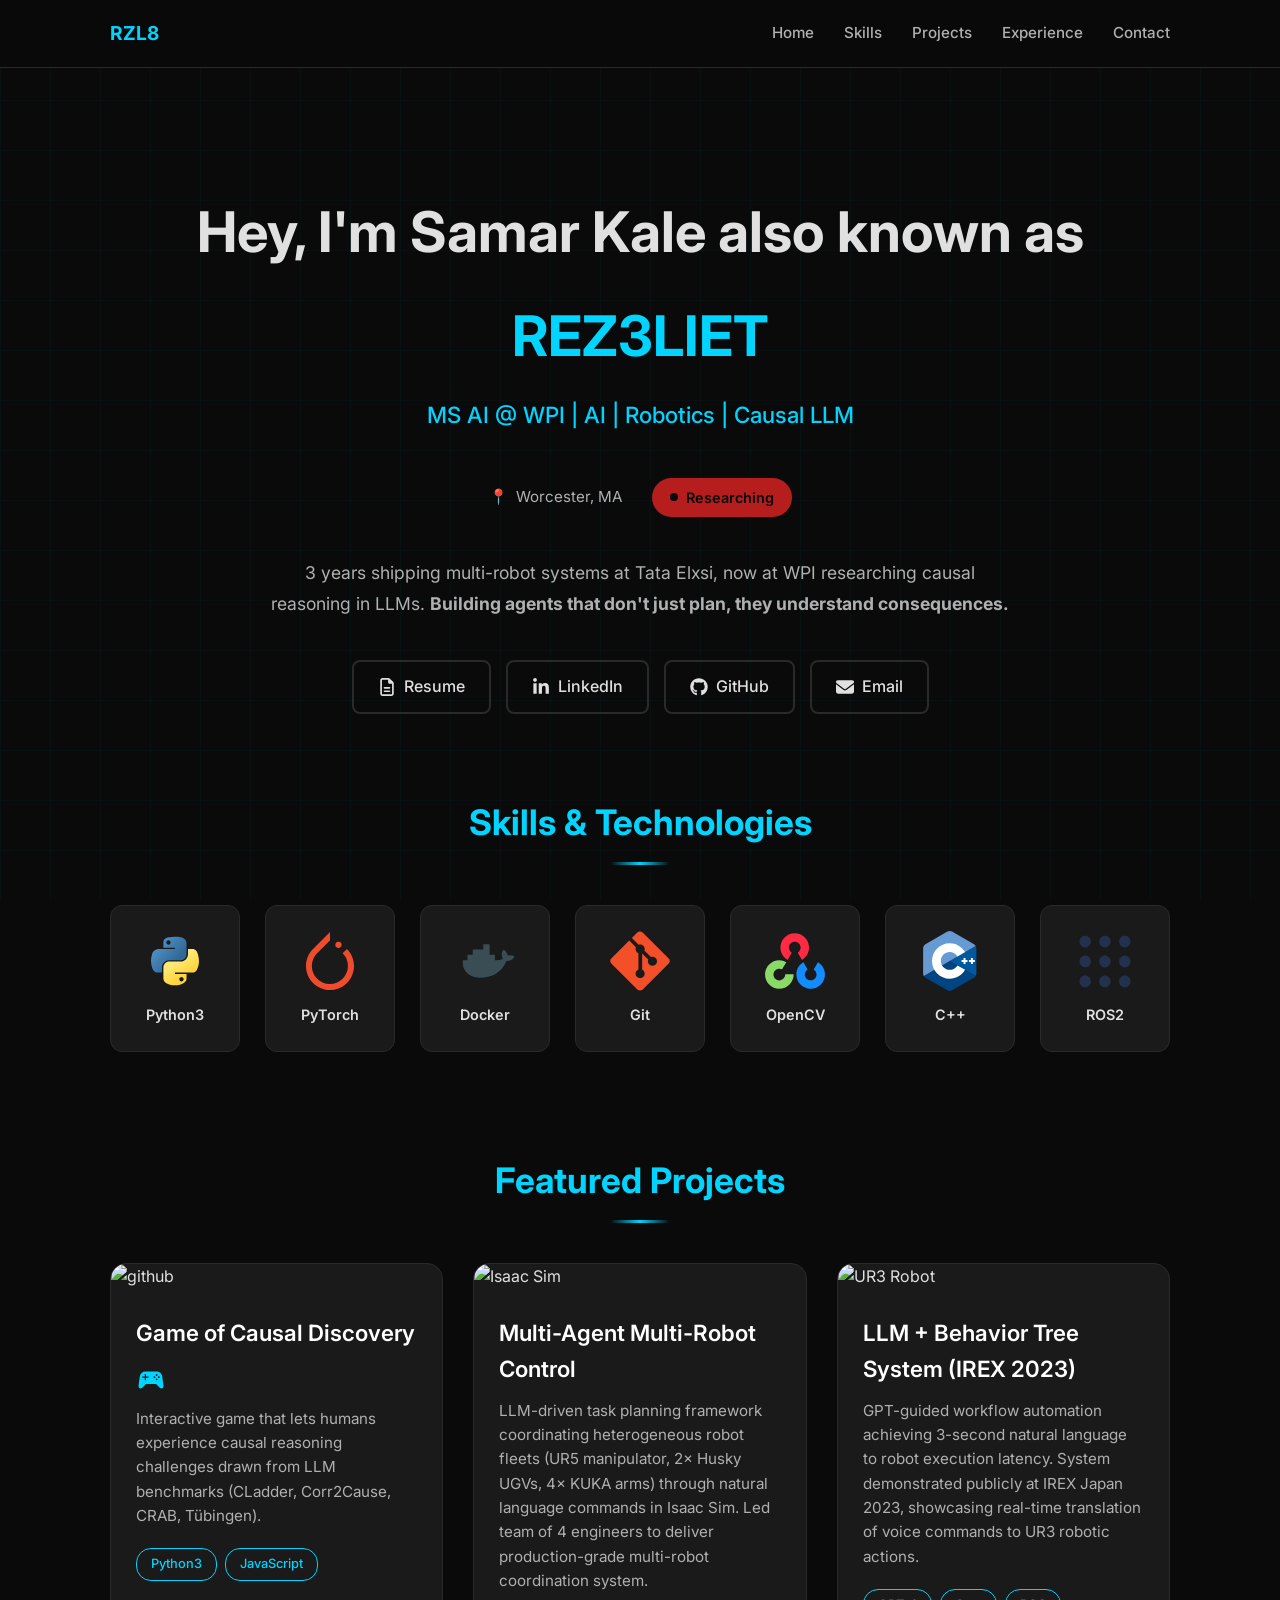
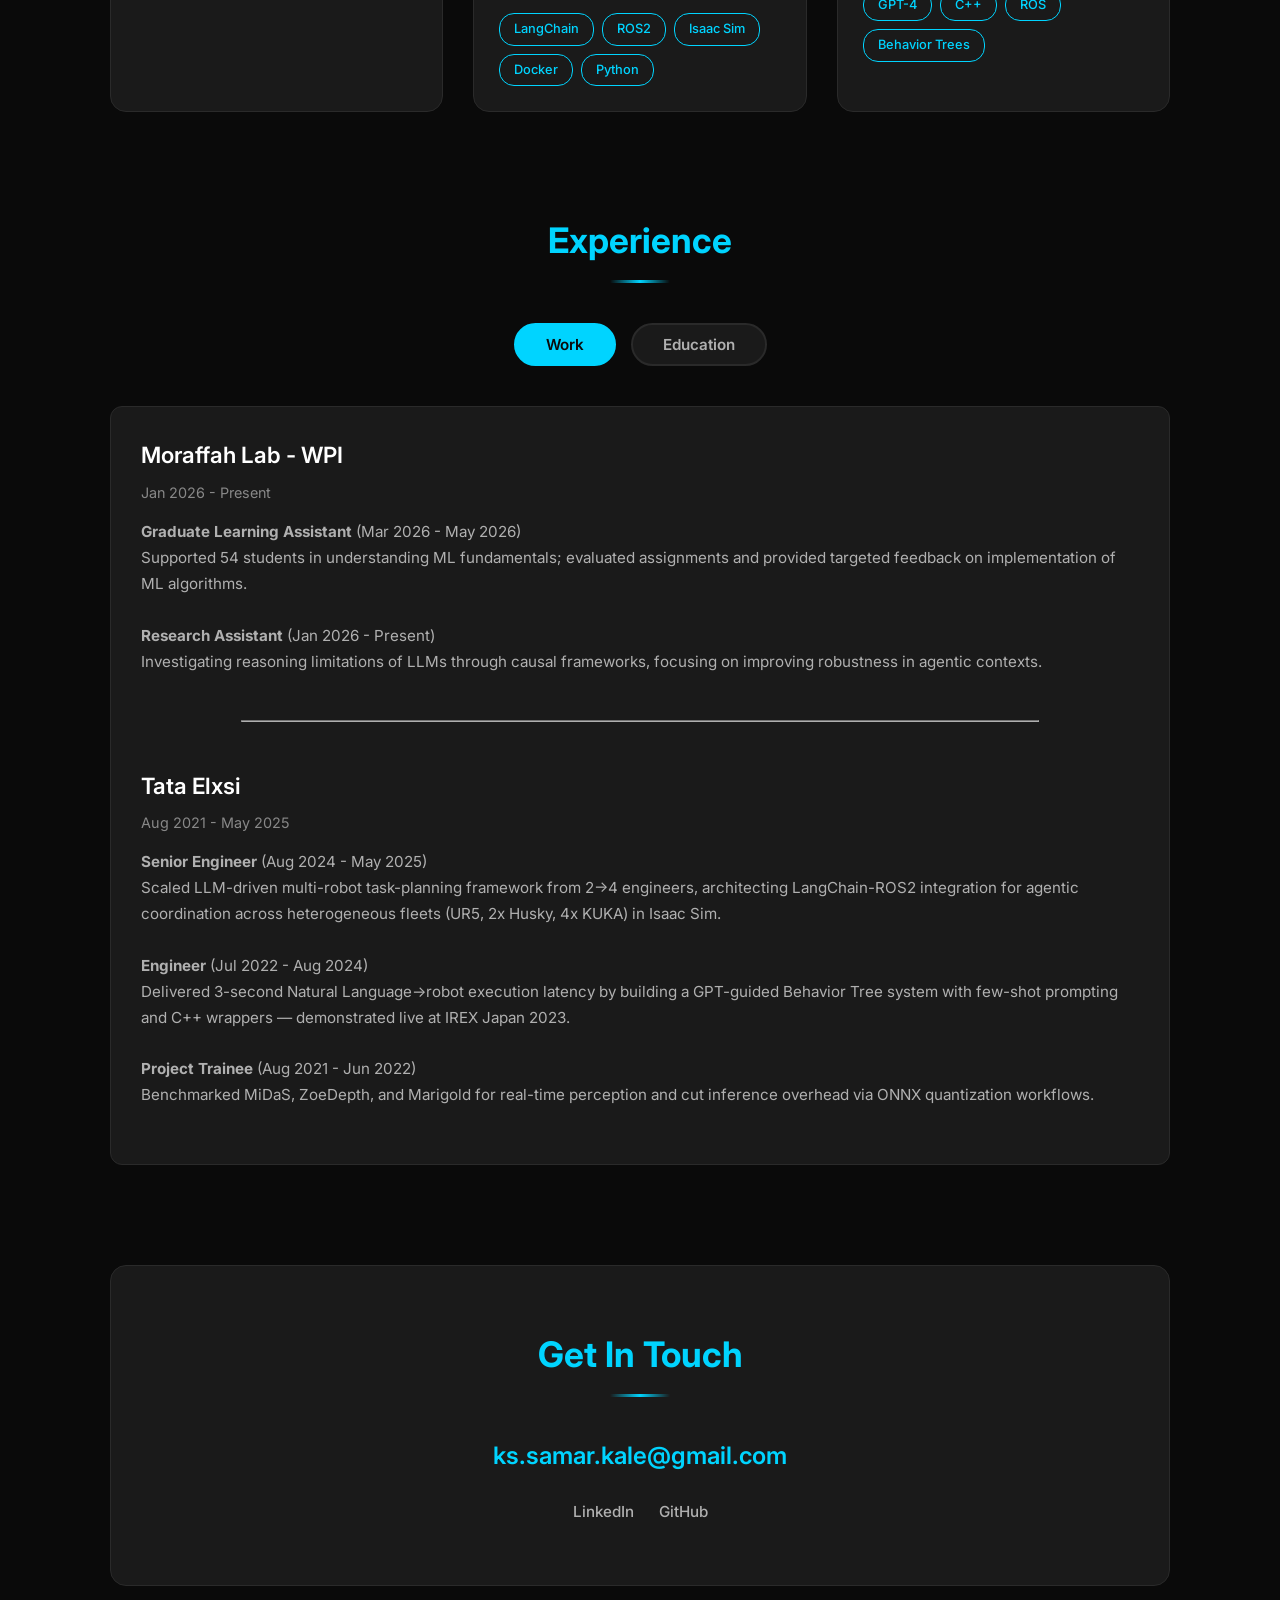
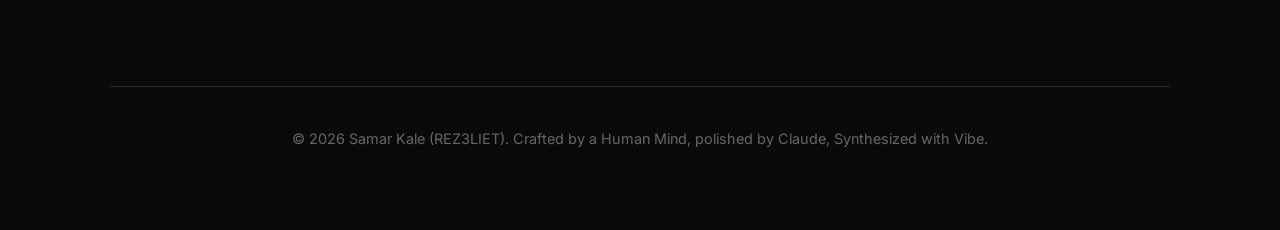
==== index.html @ 7f2e6ad5 "Quaterly updates" ====
<!DOCTYPE html>
<html lang="en">
<head>
    <meta charset="UTF-8">
    <meta name="viewport" content="width=device-width, initial-scale=1.0">
    <title>Samar Kale (REZ3LIET) - Portfolio</title>
    <link href="https://fonts.googleapis.com/css2?family=Inter:wght@300;400;500;600;700&display=swap" rel="stylesheet">
    <style>
        * {
            margin: 0;
            padding: 0;
            box-sizing: border-box;
        }

        html {
            scroll-behavior: smooth;
        }

        body {
            font-family: 'Inter', -apple-system, BlinkMacSystemFont, sans-serif;
            background: #0a0a0a;
            color: #e0e0e0;
            line-height: 1.6;
            overflow-x: hidden;
        }

        .bg-grid {
            position: fixed;
            top: 0;
            left: 0;
            width: 100%;
            height: 100%;
            background-image: 
                linear-gradient(rgba(0, 212, 255, 0.03) 1px, transparent 1px),
                linear-gradient(90deg, rgba(0, 212, 255, 0.03) 1px, transparent 1px);
            background-size: 50px 50px;
            pointer-events: none;
            z-index: 0;
        }

        .container {
            position: relative;
            z-index: 1;
            max-width: 1100px;
            margin: 0 auto;
            padding: 40px 20px;
        }

        .navbar {
            position: sticky;
            top: 0;
            z-index: 100;
            background: rgba(10, 10, 10, 0.95);
            backdrop-filter: blur(12px);
            border-bottom: 1px solid #2a2a2a;
        }

        .nav-container {
            max-width: 1100px;
            margin: 0 auto;
            padding: 18px 20px;
            display: flex;
            align-items: center;
            justify-content: space-between;
        }

        .nav-logo {
            font-weight: 700;
            font-size: 1.2rem;
            color: #00d4ff;
            text-decoration: none;
            transition: all 0.3s ease;
            z-index: 102;
        }

        .nav-logo:hover {
            text-shadow: 0 0 20px rgba(0, 212, 255, 0.6);
        }

        .nav-links {
            display: flex;
            gap: 30px;
            transition: all 0.3s ease;
        }

        .nav-links a {
            color: #b0b0b0;
            text-decoration: none;
            font-size: 0.95rem;
            font-weight: 500;
            transition: all 0.3s ease;
            position: relative;
        }

        .nav-links a::after {
            content: '';
            position: absolute;
            bottom: -5px;
            left: 0;
            width: 0;
            height: 2px;
            background: #00d4ff;
            transition: width 0.3s ease;
        }

        .nav-links a:hover {
            color: #00d4ff;
        }

        .nav-links a:hover::after {
            width: 100%;
        }

        .hamburger {
            display: none;
            flex-direction: column;
            gap: 5px;
            cursor: pointer;
            z-index: 102;
            padding: 5px;
        }

        .hamburger span {
            width: 25px;
            height: 3px;
            background: #00d4ff;
            border-radius: 2px;
            transition: all 0.3s ease;
        }

        .hamburger.active span:nth-child(1) {
            transform: rotate(45deg) translate(8px, 8px);
        }

        .hamburger.active span:nth-child(2) {
            opacity: 0;
        }

        .hamburger.active span:nth-child(3) {
            transform: rotate(-45deg) translate(7px, -7px);
        }

        header {
            min-height: 60vh;
            display: flex;
            flex-direction: column;
            justify-content: center;
            padding: 80px 0;
            text-align: center;
        }

        h1 {
            font-size: 3.5rem;
            font-weight: 700;
            margin-bottom: 15px;
            animation: fadeInUp 0.8s ease;
        }

        .name {
            color: #e0e0e0;
        }

        .brand {
            color: #00d4ff;
        }

        .pronunciation {
            color: #b0b0b0;
            font-weight: 400;
            font-size: 0.8em;
        }

        .subtitle {
            font-size: 1.4rem;
            color: #00d4ff;
            font-weight: 500;
            margin-bottom: 25px;
            animation: fadeInUp 0.8s ease 0.2s backwards;
        }

        .tagline {
            font-size: 1.1rem;
            color: #b0b0b0;
            max-width: 750px;
            margin: 0 auto 40px;
            line-height: 1.8;
            animation: fadeInUp 0.8s ease 0.4s backwards;
        }

        @keyframes fadeInUp {
            from {
                opacity: 0;
                transform: translateY(30px);
            }
            to {
                opacity: 1;
                transform: translateY(0);
            }
        }

        .status-bar {
            display: flex;
            justify-content: center;
            align-items: center;
            gap: 30px;
            margin: 20px 0 40px;
            flex-wrap: wrap;
            animation: fadeInUp 0.8s ease 0.6s backwards;
        }

        .location {
            display: flex;
            align-items: center;
            gap: 8px;
            color: #b0b0b0;
            font-size: 0.95rem;
        }

        .work-status {
            display: inline-flex;
            align-items: center;
            gap: 8px;
            background: #b61d1d;
            /* background: #22C55E; */
            color: #0a0a0a;
            font-weight: 600;
            padding: 8px 18px;
            border-radius: 25px;
            font-size: 0.9rem;
            transition: all 0.3s ease;
        }

        .work-status:hover {
            transform: scale(1.05);
            box-shadow: 0 0 20px rgba(34, 197, 94, 0.4);
        }

        .status-dot {
            width: 8px;
            height: 8px;
            background: #0a0a0a;
            border-radius: 50%;
            animation: pulse 2s infinite;
        }

        @keyframes pulse {
            0%, 100% { opacity: 1; }
            50% { opacity: 0.5; }
        }

        .quick-links {
            display: flex;
            gap: 15px;
            flex-wrap: wrap;
            justify-content: center;
            animation: fadeInUp 0.8s ease 0.8s backwards;
        }

        .quick-links a {
            display: inline-flex;
            align-items: center;
            gap: 8px;
            padding: 12px 24px;
            background: transparent;
            border: 2px solid #2a2a2a;
            color: #e0e0e0;
            text-decoration: none;
            border-radius: 8px;
            transition: all 0.3s ease;
            font-weight: 500;
        }

        .quick-links a:hover {
            border-color: #00d4ff;
            background: rgba(0, 212, 255, 0.1);
            transform: translateY(-3px);
            box-shadow: 0 8px 20px rgba(0, 212, 255, 0.2);
        }

        .quick-links a svg {
            width: 18px;
            height: 18px;
        }

        section {
            margin-bottom: 100px;
            scroll-margin-top: 100px;
        }

        h2 {
            font-size: 2.2rem;
            color: #00d4ff;
            margin-bottom: 40px;
            text-align: center;
            font-weight: 700;
            position: relative;
            padding-bottom: 15px;
        }

        h2::after {
            content: '';
            position: absolute;
            bottom: 0;
            left: 50%;
            transform: translateX(-50%);
            width: 60px;
            height: 3px;
            background: linear-gradient(90deg, transparent, #00d4ff, transparent);
        }

        .skills-grid {
            display: grid;
            grid-template-columns: repeat(auto-fit, minmax(130px, 1fr));
            gap: 25px;
            justify-items: center;
        }

        .skills-grid .card {
            display: flex;
            flex-direction: column;
            align-items: center;
            justify-content: center;
            padding: 25px 15px;
            background: #1a1a1a;
            border: 1px solid #2a2a2a;
            border-radius: 12px;
            width: 100%;
            max-width: 150px;
            transition: all 0.3s ease;
            opacity: 0;
            transform: translateY(20px);
        }

        .skills-grid .card:hover {
            transform: translateY(-8px);
            border-color: #00d4ff;
            box-shadow: 0 8px 25px rgba(0, 212, 255, 0.15);
            background: #202020;
        }

        .skills-grid .card svg {
            margin-bottom: 12px;
        }

        .skills-grid .card span {
            font-weight: 600;
            font-size: 0.9rem;
            text-align: center;
            color: #e0e0e0;
        }

        #projects {
            max-width: none;
        }

        .projects-grid {
            display: grid;
            grid-template-columns: repeat(auto-fit, minmax(300px, 1fr));
            gap: 30px;
            max-width: 1200px;
            margin: 0 auto;
        }

        .project-card {
            background: #1a1a1a;
            border: 1px solid #2a2a2a;
            border-radius: 16px;
            padding: 0;
            overflow: hidden;
            transition: all 0.4s ease;
            cursor: pointer;
            opacity: 0;
            transform: translateY(30px);
        }

        .project-card:hover {
            border-color: #00d4ff;
            transform: translateY(-10px);
            box-shadow: 0 12px 40px rgba(0, 212, 255, 0.2);
        }

        .project-card img {
            width: 100%;
            height: 200px;
            object-fit: cover;
            transition: transform 0.4s ease;
        }

        .project-card:hover img {
            transform: scale(1.05);
        }

        .project-content {
            padding: 25px;
        }

        .project-title {
            font-size: 1.4rem;
            color: #ffffff;
            margin-bottom: 12px;
            font-weight: 600;
            display: flex;
            align-items: center;
            gap: 8px;
            flex-wrap: wrap;
        }

        .project-title svg {
            transition: all 0.3s ease;
        }

        .project-title svg:hover {
            transform: scale(1.1);
        }

        .project-desc {
            color: #b0b0b0;
            margin-bottom: 20px;
            font-size: 0.95rem;
            line-height: 1.6;
        }

        .tech-stack {
            display: flex;
            gap: 8px;
            flex-wrap: wrap;
        }

        .tech-tag {
            background: transparent;
            border: 1px solid #00d4ff;
            padding: 5px 14px;
            border-radius: 15px;
            font-size: 0.8rem;
            color: #00d4ff;
            font-weight: 500;
            transition: all 0.3s ease;
        }

        .project-card:hover .tech-tag {
            background: #00d4ff;
            color: #0a0a0a;
        }

        .experience-toggle {
            display: flex;
            justify-content: center;
            gap: 15px;
            margin-bottom: 40px;
            flex-wrap: wrap;
        }

        .toggle-btn {
            padding: 10px 30px;
            background: #1a1a1a;
            border: 2px solid #2a2a2a;
            color: #b0b0b0;
            cursor: pointer;
            border-radius: 25px;
            font-size: 0.95rem;
            font-weight: 600;
            transition: all 0.3s ease;
            font-family: 'Inter', sans-serif;
        }

        .toggle-btn:hover {
            color: #00d4ff;
            border-color: #00d4ff;
        }

        .toggle-btn.active {
            background: #00d4ff;
            color: #0a0a0a;
            border-color: #00d4ff;
        }

        .timeline.experience-group {
            display: none;
            grid-template-columns: repeat(auto-fit, minmax(280px, 1fr));
            gap: 25px;
        }

        .timeline.experience-group.active {
            display: grid;
        }

        .timeline-card {
            background: #1a1a1a;
            border: 1px solid #2a2a2a;
            border-radius: 12px;
            padding: 30px;
            transition: all 0.3s ease;
            position: relative;
            overflow: hidden;
        }

        .timeline-card::before {
            content: '';
            position: absolute;
            top: 0;
            left: 0;
            width: 4px;
            height: 100%;
            background: linear-gradient(180deg, #00d4ff, transparent);
            opacity: 0;
            transition: opacity 0.3s ease;
        }

        .timeline-card:hover {
            border-color: #00d4ff;
            transform: translateY(-5px);
            box-shadow: 0 8px 25px rgba(0, 212, 255, 0.15);
        }

        .timeline-card:hover::before {
            opacity: 1;
        }

        .timeline-company {
            font-size: 1.4rem;
            color: #ffffff;
            margin-bottom: 8px;
            font-weight: 600;
        }

        .timeline-period {
            color: #888;
            font-size: 0.9rem;
            margin-bottom: 15px;
        }

        .timeline-role {
            color: #b0b0b0;
            font-size: 0.95rem;
            line-height: 1.7;
        }

        .contact-section {
            text-align: center;
            padding: 60px 30px;
            background: #1a1a1a;
            border-radius: 16px;
            border: 1px solid #2a2a2a;
        }

        .contact-email {
            font-size: 1.5rem;
            color: #00d4ff;
            text-decoration: none;
            display: inline-block;
            margin-bottom: 25px;
            font-weight: 600;
            transition: all 0.3s ease;
            word-break: break-all;
        }

        .contact-email:hover {
            text-shadow: 0 0 20px rgba(0, 212, 255, 0.6);
            transform: scale(1.05);
        }

        .social-links {
            display: flex;
            justify-content: center;
            gap: 25px;
            flex-wrap: wrap;
        }

        .social-links a {
            color: #b0b0b0;
            text-decoration: none;
            font-size: 0.95rem;
            font-weight: 500;
            transition: all 0.3s ease;
        }

        .social-links a:hover {
            color: #00d4ff;
        }

        footer {
            text-align: center;
            padding: 40px 20px;
            color: #666;
            font-size: 0.9rem;
            border-top: 1px solid #2a2a2a;
            margin-top: 60px;
        }

        @media (max-width: 768px) {
            .hamburger {
                display: flex;
            }

            .nav-links {
                position: fixed;
                top: 0;
                right: -100%;
                width: 70%;
                max-width: 300px;
                height: 100vh;
                background: rgba(10, 10, 10, 0.98);
                backdrop-filter: blur(12px);
                flex-direction: column;
                padding: 80px 30px 30px;
                gap: 25px;
                border-left: 1px solid #2a2a2a;
                box-shadow: -5px 0 20px rgba(0, 0, 0, 0.5);
            }

            .nav-links.active {
                right: 0;
            }

            .nav-links a {
                font-size: 1.1rem;
                padding: 10px 0;
            }

            h1 {
                font-size: 2rem;
                line-height: 1.3;
            }

            h1.name {
                font-size: 1.5rem;
            }

            h1.brand {
                font-size: 2.2rem;
            }

            .pronunciation {
                font-size: 0.7em;
                display: block;
                margin-top: 5px;
            }

            .subtitle {
                font-size: 1rem;
            }

            .tagline {
                font-size: 1rem;
                padding: 0 10px;
            }

            .status-bar {
                flex-direction: column;
                gap: 15px;
            }

            .quick-links {
                flex-direction: column;
                width: 100%;
                padding: 0 20px;
            }

            .quick-links a {
                justify-content: center;
                width: 100%;
            }

            h2 {
                font-size: 1.8rem;
            }

            .skills-grid {
                grid-template-columns: repeat(auto-fit, minmax(100px, 1fr));
                gap: 15px;
            }

            .projects-grid {
                grid-template-columns: 1fr;
                gap: 20px;
            }

            .timeline.experience-group {
                grid-template-columns: 1fr;
            }

            .contact-email {
                font-size: 1.2rem;
            }

            .container {
                padding: 30px 15px;
            }

            section {
                margin-bottom: 60px;
            }
        }

        @media (max-width: 480px) {
            h1.brand {
                font-size: 1.8rem;
            }

            .nav-links {
                width: 85%;
            }

            .quick-links a {
                padding: 10px 16px;
                font-size: 0.9rem;
            }
        }
    </style>
</head>
<body>
    <div class="bg-grid"></div>

    <nav class="navbar">
        <div class="nav-container">
            <a href="#home" class="nav-logo">RZL8</a>
            <div class="hamburger" id="hamburger">
                <span></span>
                <span></span>
                <span></span>
            </div>
            <div class="nav-links" id="navLinks">
                <a href="#home">Home</a>
                <a href="#skills">Skills</a>
                <a href="#projects">Projects</a>
                <a href="#experience">Experience</a>
                <a href="#contact">Contact</a>
            </div>
        </div>
    </nav>

    <div class="container">
        <header id="home">
            <h1 class="name">Hey, I'm Samar Kale also known as</h1>
            <h1 class="brand">REZ3LIET</span></h1>
            <!-- <h1 class="brand">REZ3LIET <span class="pronunciation">(Ray-Zee-Lee-8)</span></h1> -->
            <div class="subtitle">MS AI @ WPI | AI | Robotics | Causal LLM</div>
            
            <div class="status-bar">
                <div class="location">
                    <span>📍</span> Worcester, MA
                </div>
                <div class="work-status">
                    <span class="status-dot"></span> Researching
                </div>
            </div>

            <p class="tagline">
               3 years shipping multi-robot systems at Tata Elxsi, now at WPI researching causal reasoning in LLMs.
            <b>Building agents that don't just plan, they understand consequences.</b>
            </p>

            <div class="quick-links">
                <a href="resume.pdf" target="_blank">
                    <svg xmlns="http://www.w3.org/2000/svg" viewBox="0 0 384 512" fill="currentColor">
                        <path d="M64 464c-8.8 0-16-7.2-16-16V64c0-8.8 7.2-16 16-16H224v80c0 17.7 14.3 32 32 32h80V448c0 8.8-7.2 16-16 16H64zM64 0C28.7 0 0 28.7 0 64V448c0 35.3 28.7 64 64 64H320c35.3 0 64-28.7 64-64V154.5c0-17-6.7-33.3-18.7-45.3L274.7 18.7C262.7 6.7 246.5 0 229.5 0H64zm56 256c-13.3 0-24 10.7-24 24s10.7 24 24 24H264c13.3 0 24-10.7 24-24s-10.7-24-24-24H120zm0 96c-13.3 0-24 10.7-24 24s10.7 24 24 24H264c13.3 0 24-10.7 24-24s-10.7-24-24-24H120z"/>
                    </svg>
                    Resume
                </a>
                <a href="https://www.linkedin.com/in/samar-kale/" target="_blank">
                    <svg xmlns="http://www.w3.org/2000/svg" viewBox="0 0 448 512" fill="currentColor">
                        <path d="M100.28 448H7.4V148.9h92.88zM53.79 108.1C24.09 108.1 0 83.5 0 54a53.79 53.79 0 0 1 107.58 0c0 29.5-24.1 54.1-53.79 54.1zM447.9 448h-92.68V302.4c0-34.7-.7-79.2-48.29-79.2-48.29 0-55.69 37.7-55.69 76.7V448h-92.78V148.9h89.08v40.8h1.3c12.4-23.5 42.69-48.3 87.88-48.3 94 0 111.28 61.9 111.28 142.3V448z"/>
                    </svg>
                    LinkedIn
                </a>
                <a href="https://github.com/REZ3LIET" target="_blank">
                    <svg xmlns="http://www.w3.org/2000/svg" viewBox="0 0 496 512" fill="currentColor">
                        <path d="M165.9 397.4c0 2-2.3 3.6-5.2 3.6-3.3.3-5.6-1.3-5.6-3.6 0-2 2.3-3.6 5.2-3.6 3-.3 5.6 1.3 5.6 3.6zm-31.1-4.5c-.7 2 1.3 4.3 4.3 4.9 2.6 1 5.6 0 6.2-2s-1.3-4.3-4.3-5.2c-2.6-.7-5.5.3-6.2 2.3zm44.2-1.7c-2.9.7-4.9 2.6-4.6 4.9.3 2 2.9 3.3 5.9 2.6 2.9-.7 4.9-2.6 4.6-4.6-.3-1.9-3-3.2-5.9-2.9zM244.8 8C106.1 8 0 113.3 0 252c0 110.9 69.8 205.8 169.5 239.2 12.8 2.3 17.3-5.6 17.3-12.1 0-6.2-.3-40.4-.3-61.4 0 0-70 15-84.7-29.8 0 0-11.4-29.1-27.8-36.6 0 0-22.9-15.7 1.6-15.4 0 0 24.9 2 38.6 25.8 21.9 38.6 58.6 27.5 72.9 20.9 2.3-16 8.8-27.1 16-33.7-55.9-6.2-112.3-14.3-112.3-110.5 0-27.5 7.6-41.3 23.6-58.9-2.6-6.5-11.1-33.3 2.6-67.9 20.9-6.5 69 27 69 27 20-5.6 41.5-8.5 62.8-8.5s42.8 2.9 62.8 8.5c0 0 48.1-33.6 69-27 13.7 34.7 5.2 61.4 2.6 67.9 16 17.7 25.8 31.5 25.8 58.9 0 96.5-58.9 104.2-114.8 110.5 9.2 7.9 17 22.9 17 46.4 0 33.7-.3 75.4-.3 83.6 0 6.5 4.6 14.4 17.3 12.1C428.2 457.8 496 362.9 496 252 496 113.3 383.5 8 244.8 8zM97.2 352.9c-1.3 1-1 3.3.7 5.2 1.6 1.6 3.9 2.3 5.2 1 1.3-1 1-3.3-.7-5.2-1.6-1.6-3.9-2.3-5.2-1zm-10.8-8.1c-.7 1.3.3 2.9 2.3 3.9 1.6 1 3.6.7 4.3-.7.7-1.3-.3-2.9-2.3-3.9-2-.6-3.6-.3-4.3.7zm32.4 35.6c-1.6 1.3-1 4.3 1.3 6.2 2.3 2.3 5.2 2.6 6.5 1 1.3-1.3.7-4.3-1.3-6.2-2.2-2.3-5.2-2.6-6.5-1zm-11.4-14.7c-1.6 1-1.6 3.6 0 5.9 1.6 2.3 4.3 3.3 5.6 2.3 1.6-1.3 1.6-3.9 0-6.2-1.4-2.3-4-3.3-5.6-2z"/>
                    </svg>
                    GitHub
                </a>
                <a href="mailto:ks.samar.kale@gmail.com">
                    <svg xmlns="http://www.w3.org/2000/svg" viewBox="0 0 512 512" fill="currentColor">
                        <path d="M48 64C21.5 64 0 85.5 0 112c0 15.1 7.1 29.3 19.2 38.4L236.8 313.6c11.4 8.5 27 8.5 38.4 0L492.8 150.4c12.1-9.1 19.2-23.3 19.2-38.4c0-26.5-21.5-48-48-48H48zM0 176V384c0 35.3 28.7 64 64 64H448c35.3 0 64-28.7 64-64V176L294.4 339.2c-22.8 17.1-54 17.1-76.8 0L0 176z"/>
                    </svg>
                    Email
                </a>
            </div>
        </header>

        <section id="skills">
            <h2>Skills & Technologies</h2>
            <div class="skills-grid">
                <div class="card">
                    <svg xmlns="http://www.w3.org/2000/svg" viewBox="0 0 128 128" width="60" height="60">
                        <linearGradient id="python-a" gradientUnits="userSpaceOnUse" x1="70.252" y1="1237.476" x2="170.659" y2="1151.089" gradientTransform="matrix(.563 0 0 -.568 -29.215 707.817)"><stop offset="0" stop-color="#5A9FD4"/><stop offset="1" stop-color="#306998"/></linearGradient><linearGradient id="python-b" gradientUnits="userSpaceOnUse" x1="209.474" y1="1098.811" x2="173.62" y2="1149.537" gradientTransform="matrix(.563 0 0 -.568 -29.215 707.817)"><stop offset="0" stop-color="#FFD43B"/><stop offset="1" stop-color="#FFE873"/></linearGradient><path fill="url(#python-a)" d="M63.391 1.988c-4.222.02-8.252.379-11.8 1.007-10.45 1.846-12.346 5.71-12.346 12.837v9.411h24.693v3.137H29.977c-7.176 0-13.46 4.313-15.426 12.521-2.268 9.405-2.368 15.275 0 25.096 1.755 7.311 5.947 12.519 13.124 12.519h8.491V67.234c0-8.151 7.051-15.34 15.426-15.34h24.665c6.866 0 12.346-5.654 12.346-12.548V15.833c0-6.693-5.646-11.72-12.346-12.837-4.244-.706-8.645-1.027-12.866-1.008zM50.037 9.557c2.55 0 4.634 2.117 4.634 4.721 0 2.593-2.083 4.69-4.634 4.69-2.56 0-4.633-2.097-4.633-4.69-.001-2.604 2.073-4.721 4.633-4.721z" transform="translate(0 10.26)"/><path fill="url(#python-b)" d="M91.682 28.38v10.966c0 8.5-7.208 15.655-15.426 15.655H51.591c-6.756 0-12.346 5.783-12.346 12.549v23.515c0 6.691 5.818 10.628 12.346 12.547 7.816 2.297 15.312 2.713 24.665 0 6.216-1.801 12.346-5.423 12.346-12.547v-9.412H63.938v-3.138h37.012c7.176 0 9.852-5.005 12.348-12.519 2.578-7.735 2.467-15.174 0-25.096-1.774-7.145-5.161-12.521-12.348-12.521h-9.268zM77.809 87.927c2.561 0 4.634 2.097 4.634 4.692 0 2.602-2.074 4.719-4.634 4.719-2.55 0-4.633-2.117-4.633-4.719 0-2.595 2.083-4.692 4.633-4.692z" transform="translate(0 10.26)"/>
                    </svg>
                    <span>Python3</span>
                </div>
                <div class="card">
                    <svg xmlns="http://www.w3.org/2000/svg" viewBox="0 0 128 128" width="60" height="60">
                        <path fill="#EE4C2C" d="M100.1 38.3l-9.2 9.2c15.1 15.1 15.1 39.4 0 54.3-15.1 15.1-39.4 15.1-54.3 0-15.1-15.1-15.1-39.4 0-54.3l24-24 3.4-3.4V2L27.8 38.2C7.7 58.3 7.7 90.8 27.8 111s52.6 20.1 72.4 0c20.1-20.2 20.1-52.5-.1-72.7z"/><circle fill="#EE4C2C" transform="rotate(-88.939 82.069 29.398) scale(.99997)" cx="82.1" cy="29.4" r="6.7"/>
                    </svg>
                    <span>PyTorch</span>
                </div>
                <div class="card">
                    <svg xmlns="http://www.w3.org/2000/svg" viewBox="0 0 128 128" width="60" height="60">
                        <path fill="#3A4D54" d="M73.8 50.8h11.3v11.5h5.7c2.6 0 5.3-.5 7.8-1.3 1.2-.4 2.6-1 3.8-1.7-1.6-2.1-2.4-4.7-2.6-7.3-.3-3.5.4-8.1 2.8-10.8l1.2-1.4 1.4 1.1c3.6 2.9 6.5 6.8 7.1 11.4 4.3-1.3 9.3-1 13.1 1.2l1.5.9-.8 1.6c-3.2 6.2-9.9 8.2-16.4 7.8-9.8 24.3-31 35.8-56.8 35.8-13.3 0-25.5-5-32.5-16.8l-.1-.2-1-2.1c-2.4-5.2-3.1-10.9-2.6-16.6l.2-1.7h9.6V50.8h11.3V39.6h22.5V28.3h13.5v22.5z"/>
                    </svg>
                    <span>Docker</span>
                </div>
                <div class="card">
                    <svg xmlns="http://www.w3.org/2000/svg" viewBox="0 0 128 128" width="60" height="60">
                        <path fill="#F34F29" d="M124.737 58.378L69.621 3.264c-3.172-3.174-8.32-3.174-11.497 0L46.68 14.71l14.518 14.518c3.375-1.139 7.243-.375 9.932 2.314 2.703 2.706 3.461 6.607 2.294 9.993l13.992 13.993c3.385-1.167 7.292-.413 9.994 2.295 3.78 3.777 3.78 9.9 0 13.679a9.673 9.673 0 01-13.683 0 9.677 9.677 0 01-2.105-10.521L68.574 47.933l-.002 34.341a9.708 9.708 0 012.559 1.828c3.778 3.777 3.778 9.898 0 13.683-3.779 3.777-9.904 3.777-13.679 0-3.778-3.784-3.778-9.905 0-13.683a9.65 9.65 0 013.167-2.11V47.333a9.581 9.581 0 01-3.167-2.111c-2.862-2.86-3.551-7.06-2.083-10.576L41.056 20.333 3.264 58.123a8.133 8.133 0 000 11.5l55.117 55.114c3.174 3.174 8.32 3.174 11.499 0l54.858-54.858a8.135 8.135 0 00-.001-11.501z"/>
                    </svg>
                    <span>Git</span>
                </div>
                <div class="card">
                    <svg xmlns="http://www.w3.org/2000/svg" viewBox="0 0 128 128" width="60" height="60">
                        <path d="M112.871 66.602c9.004 5.277 15.055 15.027 15.074 26.191.032 16.805-13.617 30.453-30.48 30.48-16.863.032-30.559-13.57-30.59-30.375-.02-11.164 5.996-20.933 14.984-26.246l8.774 14.778c.219.37.094.847-.262 1.09-3.32 2.25-5.496 6.046-5.488 10.347.012 6.895 5.633 12.477 12.55 12.461 6.919-.012 12.516-5.61 12.504-12.504-.007-4.3-2.195-8.09-5.523-10.328-.355-.242-.484-.719-.266-1.09zm0 0" fill="#128dff"/><path d="M45.477 66.422a30.495 30.495 0 00-14.907-3.867C13.703 62.555.035 76.18.035 92.985c0 16.804 13.668 30.43 30.535 30.43 16.946 0 30.95-14.337 30.524-31.212H43.906c-.453 0-.808.383-.812.832-.043 6.723-5.672 12.434-12.524 12.434-6.922 0-12.527-5.59-12.527-12.485 0-6.894 5.605-12.484 12.527-12.484 1.809 0 3.532.383 5.086 1.074.383.168.836.04 1.047-.316zm0 0" fill="#8bda67"/><path d="M47.945 61.648c-8.992-5.293-15.027-15.054-15.027-26.218C32.918 18.625 46.59 5 63.453 5s30.535 13.625 30.535 30.43c0 11.164-6.035 20.925-15.027 26.218L70.21 46.86c-.219-.37-.094-.847.266-1.09 3.32-2.246 5.503-6.039 5.503-10.34 0-6.894-5.609-12.484-12.527-12.484-6.918 0-12.527 5.59-12.527 12.485 0 4.3 2.183 8.093 5.504 10.34.36.242.484.718.265 1.09zm0 0" fill="#ff2a44"/>
                    </svg>
                    <span>OpenCV</span>
                </div>
                <div class="card">
                    <svg xmlns="http://www.w3.org/2000/svg" viewBox="0 0 128 128" width="60" height="60">
                        <path fill="#00599c" d="M118.766 95.82c.89-1.543 1.441-3.28 1.441-4.843V36.78c0-1.558-.55-3.297-1.441-4.84l-55.32 31.94Zm0 0"/>
                        <path fill="#004482" d="m68.36 126.586 46.933-27.094c1.352-.781 2.582-2.129 3.473-3.672l-55.32-31.94L8.12 95.82c.89 1.543 2.121 2.89 3.473 3.672l46.933 27.094c2.703 1.562 7.13 1.562 9.832 0Zm0 0"/>
                        <path fill="#659ad2" d="M118.766 31.941c-.891-1.546-2.121-2.894-3.473-3.671L68.359 1.172c-2.703-1.563-7.129-1.563-9.832 0L11.594 28.27C8.89 29.828 6.68 33.66 6.68 36.78v54.196c0 1.562.55 3.3 1.441 4.843L63.445 63.88Zm0 0"/>
                        <path fill="#fff" d="M63.445 26.035c-20.867 0-37.843 16.977-37.843 37.844s16.976 37.844 37.843 37.844c13.465 0 26.024-7.247 32.77-18.91L79.84 73.335c-3.38 5.84-9.66 9.465-16.395 9.465-10.433 0-18.922-8.488-18.922-18.922 0-10.434 8.49-18.922 18.922-18.922 6.73 0 13.017 3.629 16.39 9.465l16.38-9.477c-6.75-11.664-19.305-18.91-32.77-18.91zM92.88 57.57v4.207h-4.207v4.203h4.207v4.207h4.203V65.98h4.203v-4.203h-4.203V57.57H92.88zm15.766 0v4.207h-4.204v4.203h4.204v4.207h4.207V65.98h4.203v-4.203h-4.203V57.57h-4.207z"/>
                    </svg>
                    <span>C++</span>
                </div>
                <div class="card">
                    <svg xmlns="http://www.w3.org/2000/svg" viewBox="0 0 128 128" width="60" height="60">
                        <path style="fill:#22314e" d="M33.875 22.45c0 6.898-5.418 12.488-12.102 12.488-6.683 0-12.101-5.59-12.101-12.489 0-6.894 5.418-12.484 12.101-12.484 6.684 0 12.102 5.59 12.102 12.484Zm0 42.55c0 6.895-5.418 12.484-12.102 12.484-6.683 0-12.101-5.59-12.101-12.484 0-6.895 5.418-12.484 12.101-12.484 6.684 0 12.102 5.59 12.102 12.484Zm0 42.55c0 6.895-5.418 12.485-12.102 12.485-6.683 0-12.101-5.59-12.101-12.484 0-6.895 5.418-12.489 12.101-12.489 6.684 0 12.102 5.594 12.102 12.489ZM76.102 65c0 6.895-5.418 12.484-12.102 12.484S51.898 71.894 51.898 65c0-6.895 5.418-12.484 12.102-12.484S76.102 58.106 76.102 65Zm0-42.55c0 6.898-5.418 12.488-12.102 12.488s-12.102-5.59-12.102-12.489c0-6.894 5.418-12.484 12.102-12.484s12.102 5.59 12.102 12.484ZM118.328 65c0 6.895-5.418 12.484-12.101 12.484-6.684 0-12.102-5.59-12.102-12.484 0-6.895 5.422-12.484 12.102-12.484 6.683 0 12.101 5.59 12.101 12.484Zm0-42.55c0 6.898-5.418 12.488-12.101 12.488-6.684 0-12.102-5.59-12.102-12.489 0-6.894 5.422-12.484 12.102-12.484 6.683 0 12.101 5.59 12.101 12.484Zm0 85.1c0 6.895-5.418 12.485-12.101 12.485-6.684 0-12.102-5.59-12.102-12.484 0-6.895 5.422-12.489 12.102-12.489 6.683 0 12.101 5.594 12.101 12.489Zm-42.226 0c0 6.895-5.418 12.485-12.102 12.485s-12.102-5.59-12.102-12.484c0-6.895 5.418-12.489 12.102-12.489s12.102 5.594 12.102 12.489Zm0 0"/>
                    </svg>
                    <span>ROS2</span>
                </div>
            </div>
        </section>

        <section id="projects">
            <h2>Featured Projects</h2>
            <div class="projects-grid">
                <div class="project-card">
                    <img src="https://raw.githubusercontent.com/REZ3LIET/Game_Causal_Discovery/refs/heads/main/images/graph.png" alt="github">
                    <div class="project-content">
                        <div class="project-title">
                            Game of Causal Discovery
                            <a href="https://causaldiscoverygame.vercel.app/" target="_blank">
                                <!-- <svg xmlns="http://www.w3.org/2000/svg" viewBox="0 0 128 128" width="18" height="18" fill="#00d4ff" style="display: inline; vertical-align: middle;">
                                    <path fill-rule="evenodd" clip-rule="evenodd" d="M64 5.103c-33.347 0-60.388 27.035-60.388 60.388 0 26.682 17.303 49.317 41.297 57.303 3.017.56 4.125-1.31 4.125-2.905 0-1.44-.056-6.197-.082-11.243-16.8 3.653-20.345-7.125-20.345-7.125-2.747-6.98-6.705-8.836-6.705-8.836-5.48-3.748.413-3.67.413-3.67 6.063.425 9.257 6.223 9.257 6.223 5.386 9.23 14.127 6.562 17.573 5.02.542-3.903 2.107-6.568 3.834-8.076-13.413-1.525-27.514-6.704-27.514-29.843 0-6.593 2.36-11.98 6.223-16.21-.628-1.52-2.695-7.662.584-15.98 0 0 5.07-1.623 16.61 6.19C53.7 35 58.867 34.327 64 34.304c5.13.023 10.3.694 15.127 2.033 11.526-7.813 16.59-6.19 16.59-6.19 3.287 8.317 1.22 14.46.593 15.98 3.872 4.23 6.215 9.617 6.215 16.21 0 23.194-14.127 28.3-27.574 29.796 2.167 1.874 4.097 5.55 4.097 11.183 0 8.08-.07 14.583-.07 16.572 0 1.607 1.088 3.49 4.148 2.897 23.98-7.994 41.263-30.622 41.263-57.294C124.388 32.14 97.35 5.104 64 5.104z"/>
                                </svg> -->
                                <svg xmlns="http://www.w3.org/2000/svg" width="30" height="30" viewBox="0 0 24 24" fill="#00d4ff" style="display: inline; vertical-align: middle;">
                                    <path fill="#00d4ff" d="M7.97 16L5 19c-.33.3-.77.5-1.25.5A1.75 1.75 0 0 1 2 17.75v-.25l1-7.38A4.524 4.524 0 0 1 7.5 6h9c2.36 0 4.29 1.81 4.5 4.12l1 7.38v.25a1.75 1.75 0 0 1-1.75 1.75c-.48 0-.92-.2-1.25-.5l-2.97-3H7.97M7 8v2H5v1h2v2h1v-2h2v-1H8V8H7m9.5 0a.75.75 0 0 0-.75.75a.75.75 0 0 0 .75.75a.75.75 0 0 0 .75-.75a.75.75 0 0 0-.75-.75m-1.75 1.75a.75.75 0 0 0-.75.75a.75.75 0 0 0 .75.75a.75.75 0 0 0 .75-.75a.75.75 0 0 0-.75-.75m3.5 0a.75.75 0 0 0-.75.75a.75.75 0 0 0 .75.75a.75.75 0 0 0 .75-.75a.75.75 0 0 0-.75-.75M16.5 11.5a.75.75 0 0 0-.75.75a.75.75 0 0 0 .75.75a.75.75 0 0 0 .75-.75a.75.75 0 0 0-.75-.75Z"/>
                                </svg>
                            </a>
                        </div>
                        <div class="project-desc">
                            Interactive game that lets humans experience causal reasoning challenges drawn from LLM benchmarks (CLadder, Corr2Cause, CRAB, Tübingen).
                        </div>
                        <div class="tech-stack">
                            <span class="tech-tag">Python3</span>
                            <span class="tech-tag">JavaScript</span>
                        </div>
                    </div>
                </div>
                <div class="project-card">
                    <img src="https://developer-blogs.nvidia.com/wp-content/uploads/2021/06/NVIDIA-Isaac-Sim-on-Omniverse.png" alt="Isaac Sim">
                    <div class="project-content">
                        <div class="project-title">Multi-Agent Multi-Robot Control</div>
                        <div class="project-desc">
                            LLM-driven task planning framework coordinating heterogeneous robot fleets (UR5 manipulator, 2× Husky UGVs, 4× KUKA arms) through natural language commands in Isaac Sim. Led team of 4 engineers to deliver production-grade multi-robot coordination system.
                        </div>
                        <div class="tech-stack">
                            <span class="tech-tag">LangChain</span>
                            <span class="tech-tag">ROS2</span>
                            <span class="tech-tag">Isaac Sim</span>
                            <span class="tech-tag">Docker</span>
                            <span class="tech-tag">Python</span>
                        </div>
                    </div>
                </div>

                <div class="project-card">
                    <img src="https://cdn.renderhub.com/3dxin/universal-robots-collaborative-ur3-with-robotiq-two-finger/universal-robots-collaborative-ur3-with-robotiq-two-finger-03.jpg" alt="UR3 Robot">
                    <div class="project-content">
                        <div class="project-title">LLM + Behavior Tree System (IREX 2023)</div>
                        <div class="project-desc">
                            GPT-guided workflow automation achieving 3-second natural language to robot execution latency. System demonstrated publicly at IREX Japan 2023, showcasing real-time translation of voice commands to UR3 robotic actions.
                        </div>
                        <div class="tech-stack">
                            <span class="tech-tag">GPT-4</span>
                            <span class="tech-tag">C++</span>
                            <span class="tech-tag">ROS</span>
                            <span class="tech-tag">Behavior Trees</span>
                        </div>
                    </div>
                </div>

            </div>
        </section>

        <section id="experience">
            <h2>Experience</h2>

            <div class="experience-toggle">
                <button class="toggle-btn active" data-target="work">Work</button>
                <button class="toggle-btn" data-target="education">Education</button>
            </div>

            <div class="timeline experience-group active" id="work">
                <div class="timeline-card">
                    <div class="timeline-company">Moraffah Lab - WPI</div>
                    <div class="timeline-period">Jan 2026 - Present</div>
                    <div class="timeline-role">
                        <strong>Graduate Learning Assistant</strong> (Mar 2026 - May 2026)<br>
                        Supported 54 students in understanding ML fundamentals; evaluated assignments and provided targeted feedback on implementation of ML algorithms.<br><br>

                        <strong>Research Assistant</strong> (Jan 2026 - Present)<br>
                        Investigating reasoning limitations of LLMs through causal frameworks, focusing on improving robustness in agentic contexts.<br>
                    </div>

                    <br><hr style="width: 80%; margin: 20px auto; opacity: 0.7;"><br>

                    <div class="timeline-company">Tata Elxsi</div>
                    <div class="timeline-period">Aug 2021 - May 2025</div>
                    <div class="timeline-role">
                        <strong>Senior Engineer</strong> (Aug 2024 - May 2025)<br>
                        Scaled LLM-driven multi-robot task-planning framework from 2→4 engineers, architecting LangChain-ROS2 integration for agentic coordination across heterogeneous fleets (UR5, 2x Husky, 4x KUKA) in Isaac Sim.<br><br>

                        <strong>Engineer</strong> (Jul 2022 - Aug 2024)<br>
                        Delivered 3-second Natural Language→robot execution latency by building a GPT-guided Behavior Tree system with few-shot prompting and C++ wrappers — demonstrated live at IREX Japan 2023.<br><br>

                        <strong>Project Trainee</strong> (Aug 2021 - Jun 2022)<br>
                        Benchmarked MiDaS, ZoeDepth, and Marigold for real-time perception and cut inference overhead via ONNX quantization workflows.<br><br>
                    </div>
                </div>
            </div>

            <div class="timeline experience-group" id="education">
                <div class="timeline-card">
                    <div class="timeline-company">Worcester Polytechnic Institute</div>
                    <div class="timeline-period">Aug 2025 - Aug 2027 (Expected)</div>
                    <div class="timeline-role">
                        <strong>MS in Artificial Intelligence</strong><br>
                        <strong>Research Focus:</strong> Reinforcing reasoning capabilities of LLMs through causal guidance.<br>
                        
                        <strong>Key Coursework:</strong> Responsible AI, Computer Vision, Machine Learning for Robotics.<br><br>
                    </div>
                </div>
            </div>
        </section>

        <section id="contact" class="contact-section">
            <h2>Get In Touch</h2>
            <a href="mailto:ks.samar.kale@gmail.com" class="contact-email">ks.samar.kale@gmail.com</a>
            <div class="social-links">
                <a href="https://www.linkedin.com/in/samar-kale/" target="_blank">LinkedIn</a>
                <a href="https://github.com/REZ3LIET" target="_blank">GitHub</a>
            </div>
        </section>

        <footer>
            © 2026 Samar Kale (REZ3LIET). Crafted by a Human Mind, polished by Claude, Synthesized with Vibe.
        </footer>
    </div>

    <script>
        const hamburger = document.getElementById('hamburger');
        const navLinks = document.getElementById('navLinks');

        hamburger.addEventListener('click', () => {
            hamburger.classList.toggle('active');
            navLinks.classList.toggle('active');
        });

        navLinks.querySelectorAll('a').forEach(link => {
            link.addEventListener('click', () => {
                hamburger.classList.remove('active');
                navLinks.classList.remove('active');
            });
        });

        document.addEventListener('click', (e) => {
            if (!hamburger.contains(e.target) && !navLinks.contains(e.target)) {
                hamburger.classList.remove('active');
                navLinks.classList.remove('active');
            }
        });

        const toggleButtons = document.querySelectorAll('.toggle-btn');
        const experienceGroups = document.querySelectorAll('.experience-group');

        toggleButtons.forEach(btn => {
            btn.addEventListener('click', () => {
                toggleButtons.forEach(b => b.classList.remove('active'));
                btn.classList.add('active');

                const target = btn.dataset.target;
                experienceGroups.forEach(group => {
                    group.classList.toggle('active', group.id === target);
                });
            });
        });

        const observerOptions = {
            threshold: 0.1,
            rootMargin: '0px 0px -100px 0px'
        };

        const observer = new IntersectionObserver((entries) => {
            entries.forEach(entry => {
                if (entry.isIntersecting) {
                    entry.target.style.opacity = '1';
                    entry.target.style.transform = 'translateY(0)';
                }
            });
        }, observerOptions);

        document.querySelectorAll('.project-card, .skills-grid .card, .timeline-card').forEach(el => {
            observer.observe(el);
        });

        document.querySelectorAll('a[href^="#"]').forEach(anchor => {
            anchor.addEventListener('click', function (e) {
                e.preventDefault();
                const target = document.querySelector(this.getAttribute('href'));
                if (target) {
                    const offsetTop = target.offsetTop - 80;
                    window.scrollTo({
                        top: offsetTop,
                        behavior: 'smooth'
                    });
                }
            });
        });
    </script>
</body>
</html>
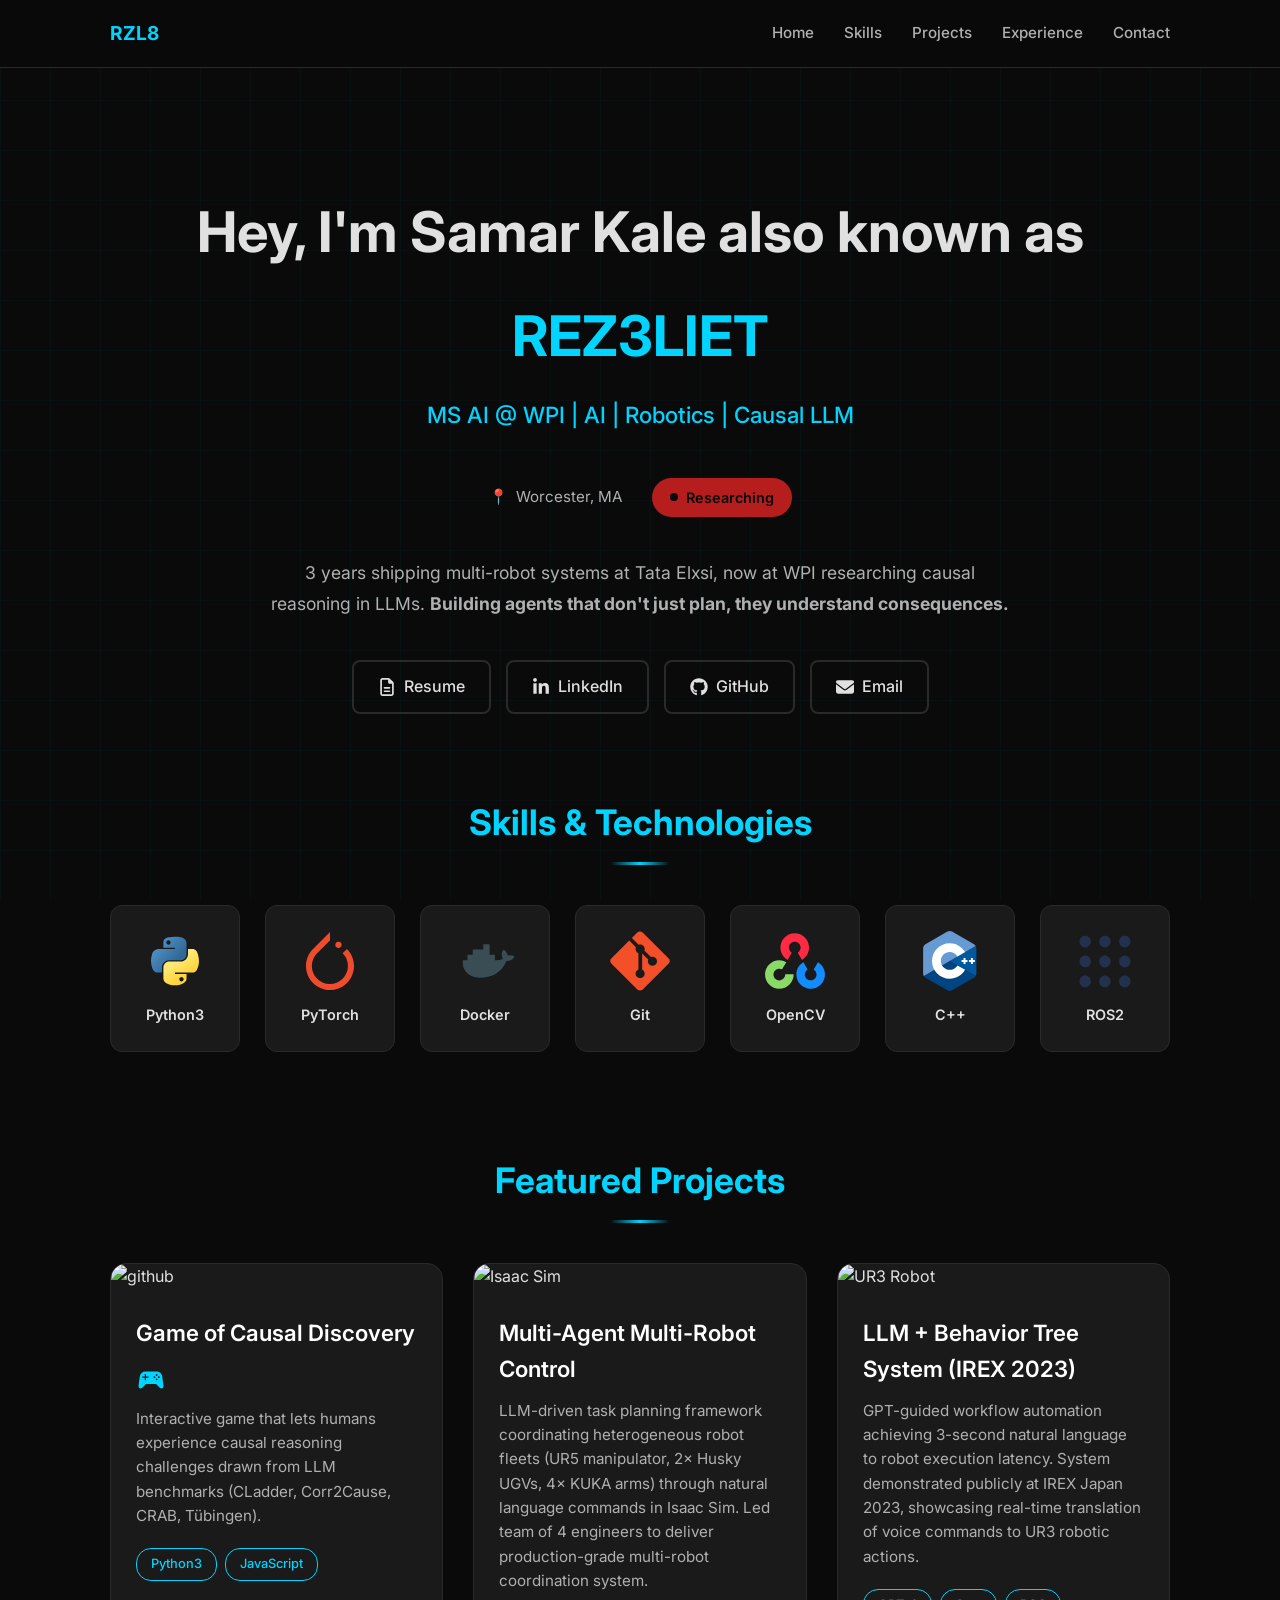
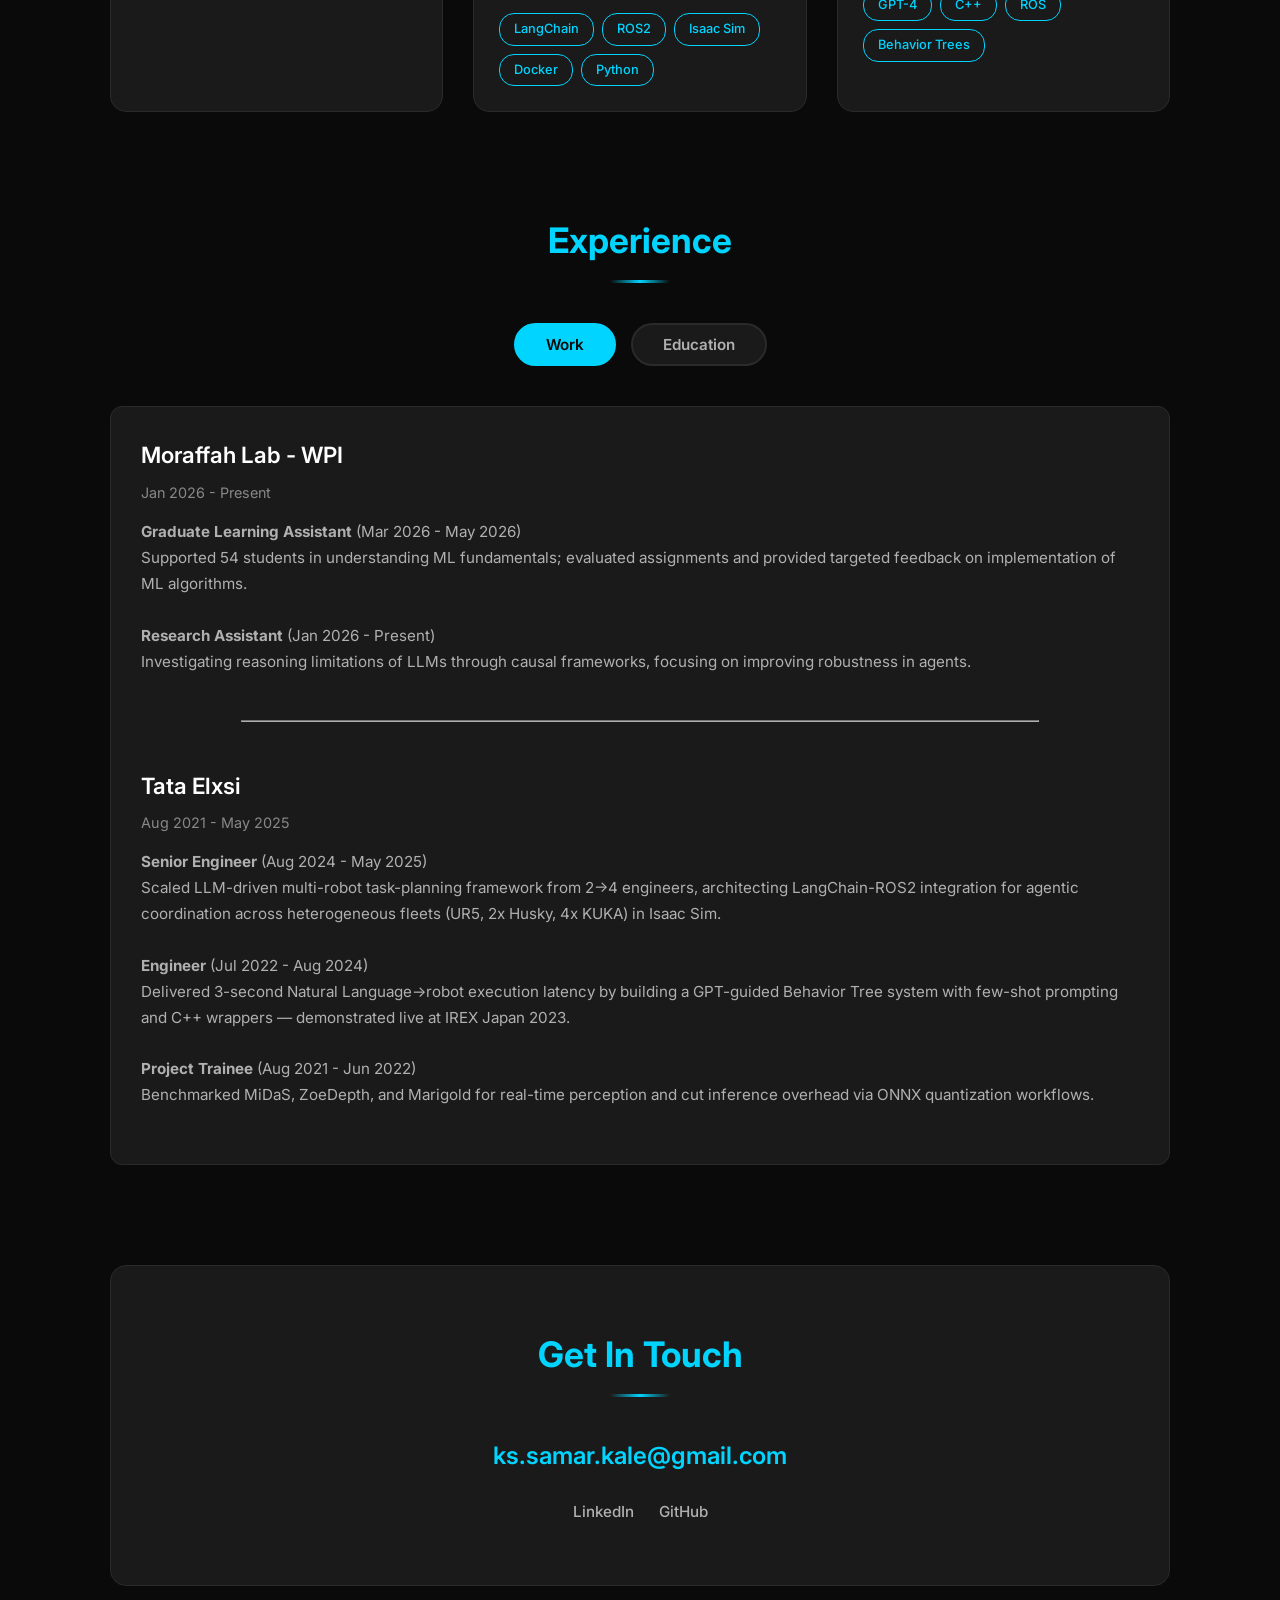
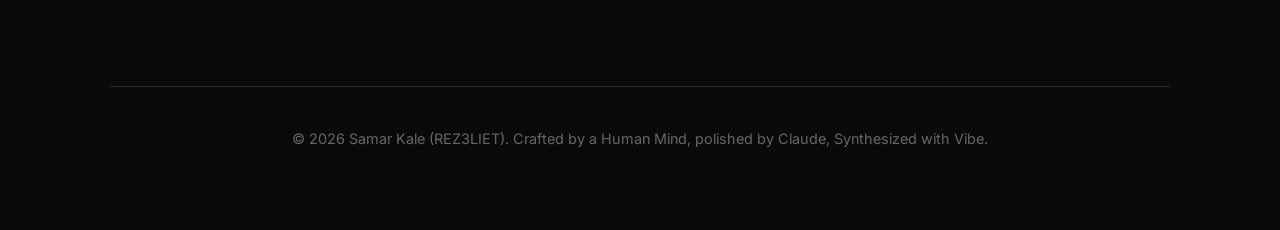
==== commit 4ca732e5: "Typi-fix" ====
--- a/index.html
+++ b/index.html
@@ -908,7 +908,7 @@
                         Supported 54 students in understanding ML fundamentals; evaluated assignments and provided targeted feedback on implementation of ML algorithms.<br><br>
 
                         <strong>Research Assistant</strong> (Jan 2026 - Present)<br>
-                        Investigating reasoning limitations of LLMs through causal frameworks, focusing on improving robustness in agentic contexts.<br>
+                        Investigating reasoning limitations of LLMs through causal frameworks, focusing on improving robustness in agents.<br>
                     </div>
 
                     <br><hr style="width: 80%; margin: 20px auto; opacity: 0.7;"><br>
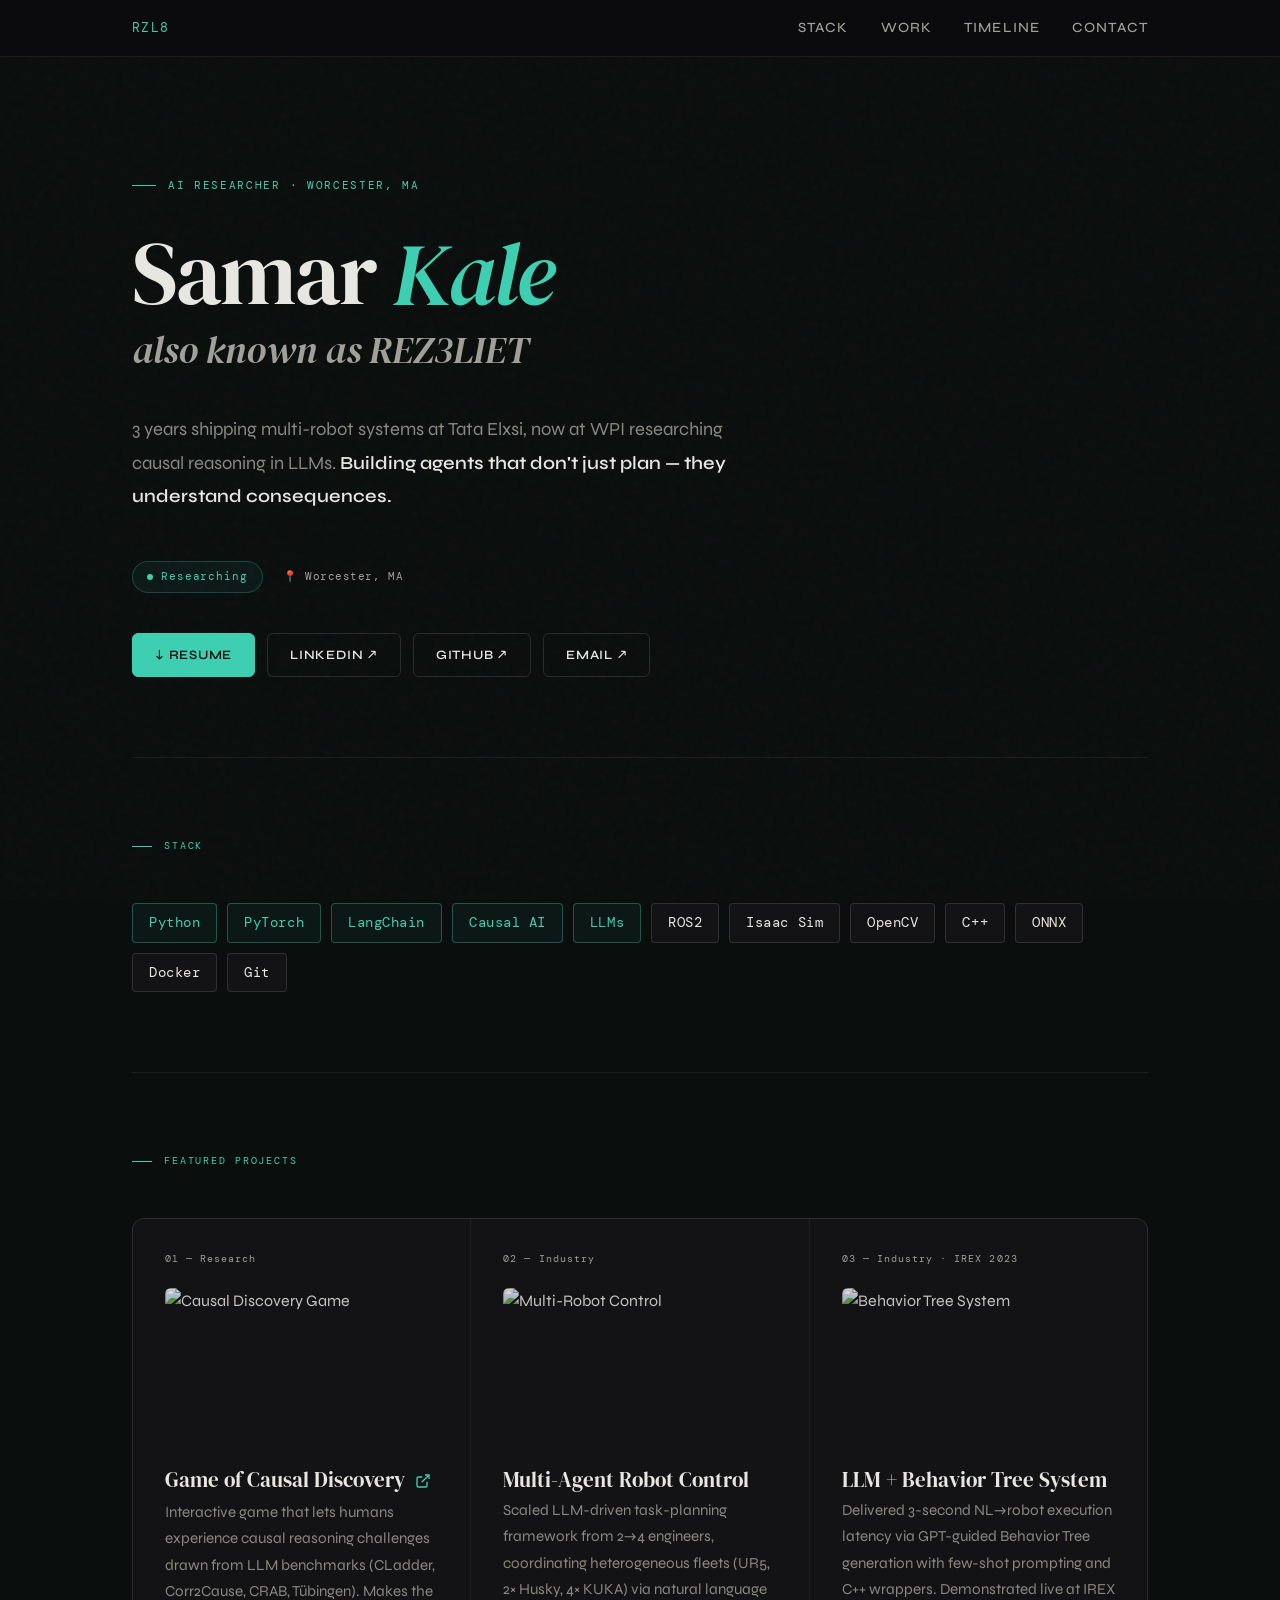
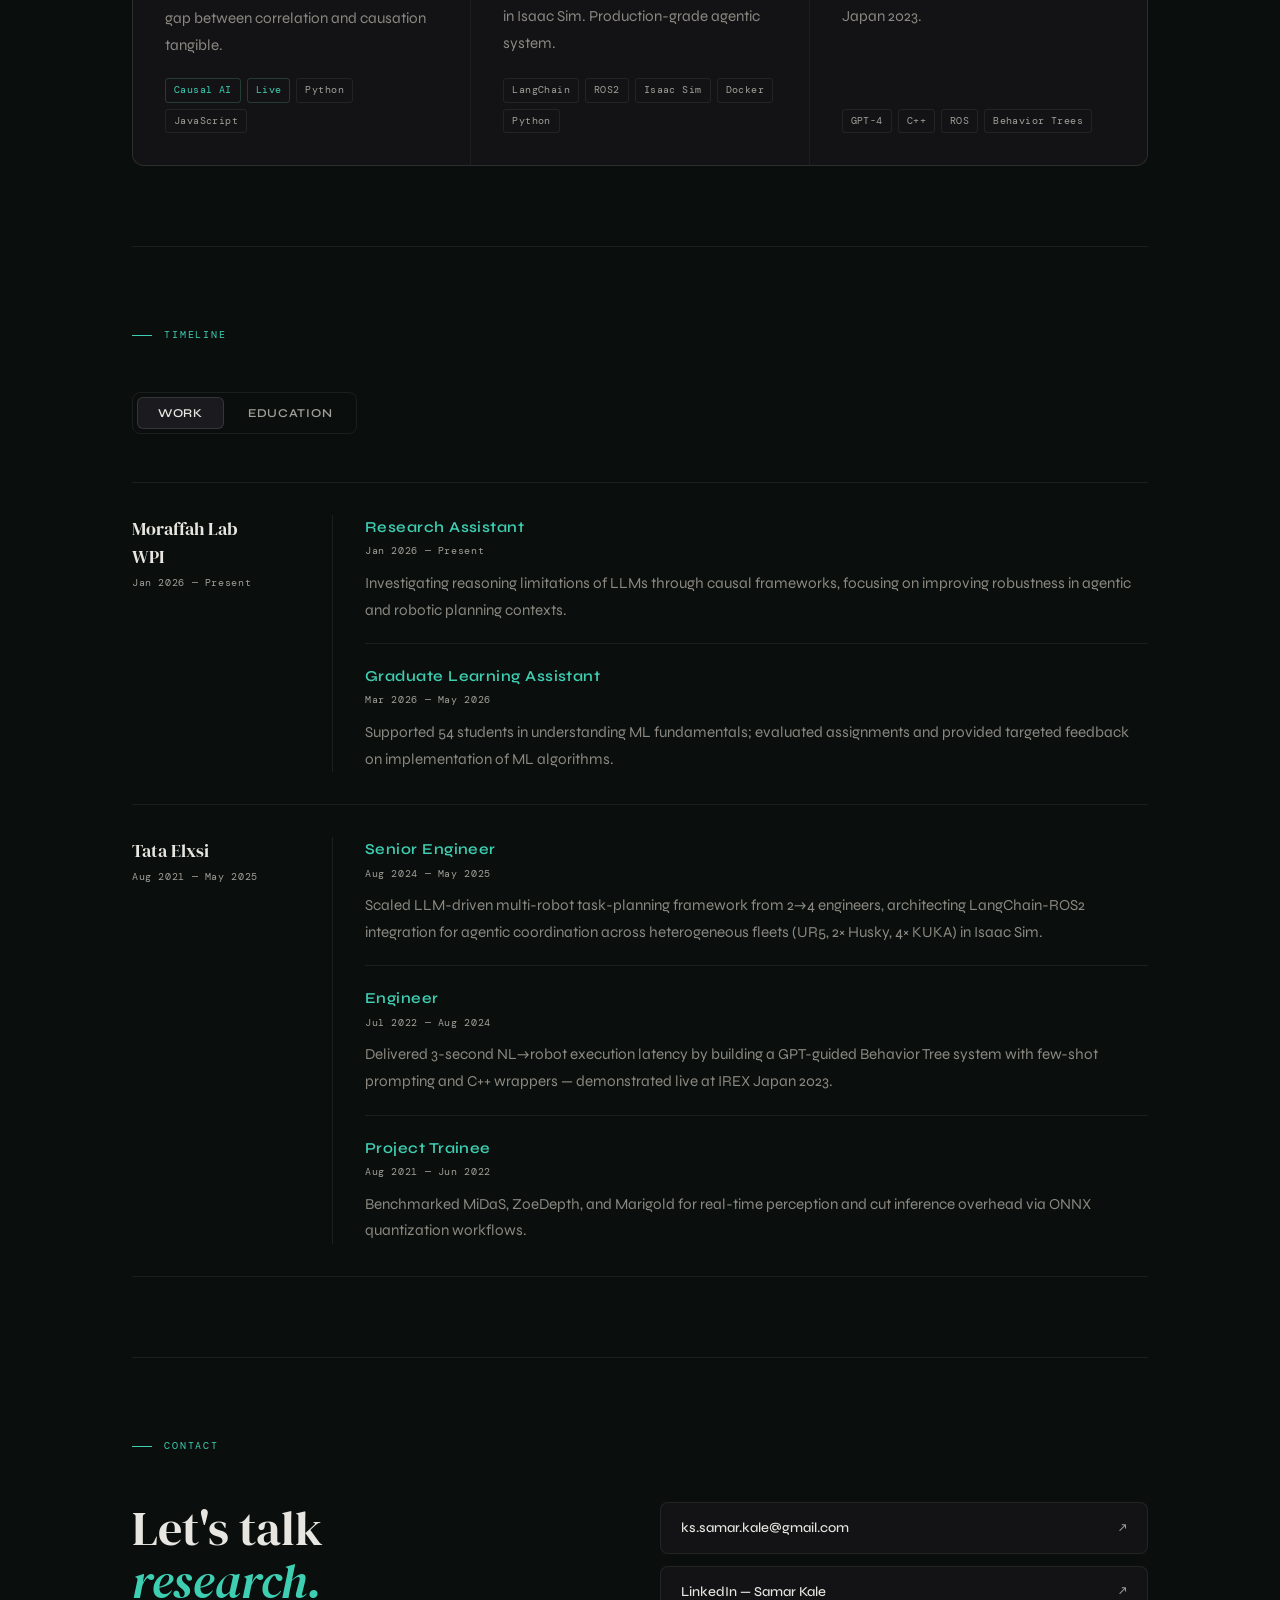
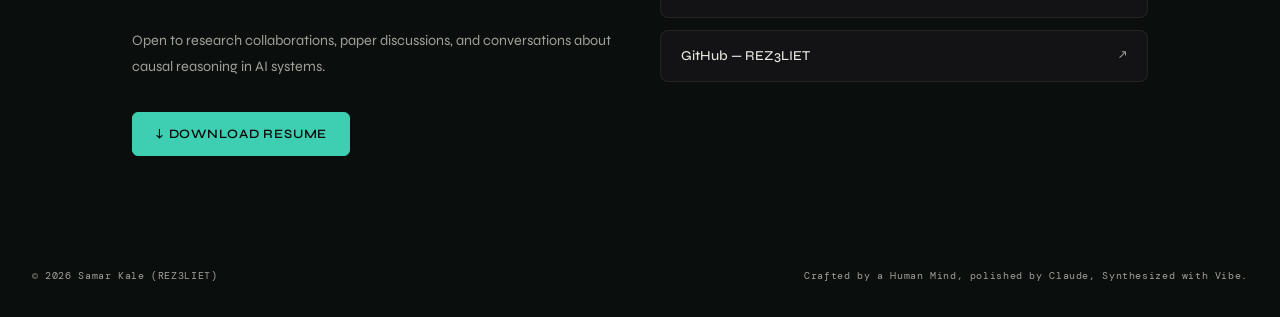
==== commit 9a446d9b: "teal" ====
--- a/index.html
+++ b/index.html
@@ -1,1030 +1,925 @@
 <!DOCTYPE html>
 <html lang="en">
 <head>
-    <meta charset="UTF-8">
-    <meta name="viewport" content="width=device-width, initial-scale=1.0">
-    <title>Samar Kale (REZ3LIET) - Portfolio</title>
-    <link href="https://fonts.googleapis.com/css2?family=Inter:wght@300;400;500;600;700&display=swap" rel="stylesheet">
-    <style>
-        * {
-            margin: 0;
-            padding: 0;
-            box-sizing: border-box;
-        }
-
-        html {
-            scroll-behavior: smooth;
-        }
-
-        body {
-            font-family: 'Inter', -apple-system, BlinkMacSystemFont, sans-serif;
-            background: #0a0a0a;
-            color: #e0e0e0;
-            line-height: 1.6;
-            overflow-x: hidden;
-        }
-
-        .bg-grid {
-            position: fixed;
-            top: 0;
-            left: 0;
-            width: 100%;
-            height: 100%;
-            background-image: 
-                linear-gradient(rgba(0, 212, 255, 0.03) 1px, transparent 1px),
-                linear-gradient(90deg, rgba(0, 212, 255, 0.03) 1px, transparent 1px);
-            background-size: 50px 50px;
-            pointer-events: none;
-            z-index: 0;
-        }
-
-        .container {
-            position: relative;
-            z-index: 1;
-            max-width: 1100px;
-            margin: 0 auto;
-            padding: 40px 20px;
-        }
-
-        .navbar {
-            position: sticky;
-            top: 0;
-            z-index: 100;
-            background: rgba(10, 10, 10, 0.95);
-            backdrop-filter: blur(12px);
-            border-bottom: 1px solid #2a2a2a;
-        }
-
-        .nav-container {
-            max-width: 1100px;
-            margin: 0 auto;
-            padding: 18px 20px;
-            display: flex;
-            align-items: center;
-            justify-content: space-between;
-        }
-
-        .nav-logo {
-            font-weight: 700;
-            font-size: 1.2rem;
-            color: #00d4ff;
-            text-decoration: none;
-            transition: all 0.3s ease;
-            z-index: 102;
-        }
-
-        .nav-logo:hover {
-            text-shadow: 0 0 20px rgba(0, 212, 255, 0.6);
-        }
-
-        .nav-links {
-            display: flex;
-            gap: 30px;
-            transition: all 0.3s ease;
-        }
-
-        .nav-links a {
-            color: #b0b0b0;
-            text-decoration: none;
-            font-size: 0.95rem;
-            font-weight: 500;
-            transition: all 0.3s ease;
-            position: relative;
-        }
-
-        .nav-links a::after {
-            content: '';
-            position: absolute;
-            bottom: -5px;
-            left: 0;
-            width: 0;
-            height: 2px;
-            background: #00d4ff;
-            transition: width 0.3s ease;
-        }
-
-        .nav-links a:hover {
-            color: #00d4ff;
-        }
-
-        .nav-links a:hover::after {
-            width: 100%;
-        }
-
-        .hamburger {
-            display: none;
-            flex-direction: column;
-            gap: 5px;
-            cursor: pointer;
-            z-index: 102;
-            padding: 5px;
-        }
-
-        .hamburger span {
-            width: 25px;
-            height: 3px;
-            background: #00d4ff;
-            border-radius: 2px;
-            transition: all 0.3s ease;
-        }
-
-        .hamburger.active span:nth-child(1) {
-            transform: rotate(45deg) translate(8px, 8px);
-        }
-
-        .hamburger.active span:nth-child(2) {
-            opacity: 0;
-        }
-
-        .hamburger.active span:nth-child(3) {
-            transform: rotate(-45deg) translate(7px, -7px);
-        }
-
-        header {
-            min-height: 60vh;
-            display: flex;
-            flex-direction: column;
-            justify-content: center;
-            padding: 80px 0;
-            text-align: center;
-        }
-
-        h1 {
-            font-size: 3.5rem;
-            font-weight: 700;
-            margin-bottom: 15px;
-            animation: fadeInUp 0.8s ease;
-        }
-
-        .name {
-            color: #e0e0e0;
-        }
-
-        .brand {
-            color: #00d4ff;
-        }
-
-        .pronunciation {
-            color: #b0b0b0;
-            font-weight: 400;
-            font-size: 0.8em;
-        }
-
-        .subtitle {
-            font-size: 1.4rem;
-            color: #00d4ff;
-            font-weight: 500;
-            margin-bottom: 25px;
-            animation: fadeInUp 0.8s ease 0.2s backwards;
-        }
-
-        .tagline {
-            font-size: 1.1rem;
-            color: #b0b0b0;
-            max-width: 750px;
-            margin: 0 auto 40px;
-            line-height: 1.8;
-            animation: fadeInUp 0.8s ease 0.4s backwards;
-        }
-
-        @keyframes fadeInUp {
-            from {
-                opacity: 0;
-                transform: translateY(30px);
-            }
-            to {
-                opacity: 1;
-                transform: translateY(0);
-            }
-        }
-
-        .status-bar {
-            display: flex;
-            justify-content: center;
-            align-items: center;
-            gap: 30px;
-            margin: 20px 0 40px;
-            flex-wrap: wrap;
-            animation: fadeInUp 0.8s ease 0.6s backwards;
-        }
-
-        .location {
-            display: flex;
-            align-items: center;
-            gap: 8px;
-            color: #b0b0b0;
-            font-size: 0.95rem;
-        }
-
-        .work-status {
-            display: inline-flex;
-            align-items: center;
-            gap: 8px;
-            background: #b61d1d;
-            /* background: #22C55E; */
-            color: #0a0a0a;
-            font-weight: 600;
-            padding: 8px 18px;
-            border-radius: 25px;
-            font-size: 0.9rem;
-            transition: all 0.3s ease;
-        }
-
-        .work-status:hover {
-            transform: scale(1.05);
-            box-shadow: 0 0 20px rgba(34, 197, 94, 0.4);
-        }
-
-        .status-dot {
-            width: 8px;
-            height: 8px;
-            background: #0a0a0a;
-            border-radius: 50%;
-            animation: pulse 2s infinite;
-        }
-
-        @keyframes pulse {
-            0%, 100% { opacity: 1; }
-            50% { opacity: 0.5; }
-        }
-
-        .quick-links {
-            display: flex;
-            gap: 15px;
-            flex-wrap: wrap;
-            justify-content: center;
-            animation: fadeInUp 0.8s ease 0.8s backwards;
-        }
-
-        .quick-links a {
-            display: inline-flex;
-            align-items: center;
-            gap: 8px;
-            padding: 12px 24px;
-            background: transparent;
-            border: 2px solid #2a2a2a;
-            color: #e0e0e0;
-            text-decoration: none;
-            border-radius: 8px;
-            transition: all 0.3s ease;
-            font-weight: 500;
-        }
-
-        .quick-links a:hover {
-            border-color: #00d4ff;
-            background: rgba(0, 212, 255, 0.1);
-            transform: translateY(-3px);
-            box-shadow: 0 8px 20px rgba(0, 212, 255, 0.2);
-        }
-
-        .quick-links a svg {
-            width: 18px;
-            height: 18px;
-        }
-
-        section {
-            margin-bottom: 100px;
-            scroll-margin-top: 100px;
-        }
-
-        h2 {
-            font-size: 2.2rem;
-            color: #00d4ff;
-            margin-bottom: 40px;
-            text-align: center;
-            font-weight: 700;
-            position: relative;
-            padding-bottom: 15px;
-        }
-
-        h2::after {
-            content: '';
-            position: absolute;
-            bottom: 0;
-            left: 50%;
-            transform: translateX(-50%);
-            width: 60px;
-            height: 3px;
-            background: linear-gradient(90deg, transparent, #00d4ff, transparent);
-        }
-
-        .skills-grid {
-            display: grid;
-            grid-template-columns: repeat(auto-fit, minmax(130px, 1fr));
-            gap: 25px;
-            justify-items: center;
-        }
-
-        .skills-grid .card {
-            display: flex;
-            flex-direction: column;
-            align-items: center;
-            justify-content: center;
-            padding: 25px 15px;
-            background: #1a1a1a;
-            border: 1px solid #2a2a2a;
-            border-radius: 12px;
-            width: 100%;
-            max-width: 150px;
-            transition: all 0.3s ease;
-            opacity: 0;
-            transform: translateY(20px);
-        }
-
-        .skills-grid .card:hover {
-            transform: translateY(-8px);
-            border-color: #00d4ff;
-            box-shadow: 0 8px 25px rgba(0, 212, 255, 0.15);
-            background: #202020;
-        }
-
-        .skills-grid .card svg {
-            margin-bottom: 12px;
-        }
-
-        .skills-grid .card span {
-            font-weight: 600;
-            font-size: 0.9rem;
-            text-align: center;
-            color: #e0e0e0;
-        }
-
-        #projects {
-            max-width: none;
-        }
-
-        .projects-grid {
-            display: grid;
-            grid-template-columns: repeat(auto-fit, minmax(300px, 1fr));
-            gap: 30px;
-            max-width: 1200px;
-            margin: 0 auto;
-        }
-
-        .project-card {
-            background: #1a1a1a;
-            border: 1px solid #2a2a2a;
-            border-radius: 16px;
-            padding: 0;
-            overflow: hidden;
-            transition: all 0.4s ease;
-            cursor: pointer;
-            opacity: 0;
-            transform: translateY(30px);
-        }
-
-        .project-card:hover {
-            border-color: #00d4ff;
-            transform: translateY(-10px);
-            box-shadow: 0 12px 40px rgba(0, 212, 255, 0.2);
-        }
-
-        .project-card img {
-            width: 100%;
-            height: 200px;
-            object-fit: cover;
-            transition: transform 0.4s ease;
-        }
-
-        .project-card:hover img {
-            transform: scale(1.05);
-        }
-
-        .project-content {
-            padding: 25px;
-        }
-
-        .project-title {
-            font-size: 1.4rem;
-            color: #ffffff;
-            margin-bottom: 12px;
-            font-weight: 600;
-            display: flex;
-            align-items: center;
-            gap: 8px;
-            flex-wrap: wrap;
-        }
-
-        .project-title svg {
-            transition: all 0.3s ease;
-        }
-
-        .project-title svg:hover {
-            transform: scale(1.1);
-        }
-
-        .project-desc {
-            color: #b0b0b0;
-            margin-bottom: 20px;
-            font-size: 0.95rem;
-            line-height: 1.6;
-        }
-
-        .tech-stack {
-            display: flex;
-            gap: 8px;
-            flex-wrap: wrap;
-        }
-
-        .tech-tag {
-            background: transparent;
-            border: 1px solid #00d4ff;
-            padding: 5px 14px;
-            border-radius: 15px;
-            font-size: 0.8rem;
-            color: #00d4ff;
-            font-weight: 500;
-            transition: all 0.3s ease;
-        }
-
-        .project-card:hover .tech-tag {
-            background: #00d4ff;
-            color: #0a0a0a;
-        }
-
-        .experience-toggle {
-            display: flex;
-            justify-content: center;
-            gap: 15px;
-            margin-bottom: 40px;
-            flex-wrap: wrap;
-        }
-
-        .toggle-btn {
-            padding: 10px 30px;
-            background: #1a1a1a;
-            border: 2px solid #2a2a2a;
-            color: #b0b0b0;
-            cursor: pointer;
-            border-radius: 25px;
-            font-size: 0.95rem;
-            font-weight: 600;
-            transition: all 0.3s ease;
-            font-family: 'Inter', sans-serif;
-        }
-
-        .toggle-btn:hover {
-            color: #00d4ff;
-            border-color: #00d4ff;
-        }
-
-        .toggle-btn.active {
-            background: #00d4ff;
-            color: #0a0a0a;
-            border-color: #00d4ff;
-        }
-
-        .timeline.experience-group {
-            display: none;
-            grid-template-columns: repeat(auto-fit, minmax(280px, 1fr));
-            gap: 25px;
-        }
-
-        .timeline.experience-group.active {
-            display: grid;
-        }
-
-        .timeline-card {
-            background: #1a1a1a;
-            border: 1px solid #2a2a2a;
-            border-radius: 12px;
-            padding: 30px;
-            transition: all 0.3s ease;
-            position: relative;
-            overflow: hidden;
-        }
-
-        .timeline-card::before {
-            content: '';
-            position: absolute;
-            top: 0;
-            left: 0;
-            width: 4px;
-            height: 100%;
-            background: linear-gradient(180deg, #00d4ff, transparent);
-            opacity: 0;
-            transition: opacity 0.3s ease;
-        }
-
-        .timeline-card:hover {
-            border-color: #00d4ff;
-            transform: translateY(-5px);
-            box-shadow: 0 8px 25px rgba(0, 212, 255, 0.15);
-        }
-
-        .timeline-card:hover::before {
-            opacity: 1;
-        }
-
-        .timeline-company {
-            font-size: 1.4rem;
-            color: #ffffff;
-            margin-bottom: 8px;
-            font-weight: 600;
-        }
-
-        .timeline-period {
-            color: #888;
-            font-size: 0.9rem;
-            margin-bottom: 15px;
-        }
-
-        .timeline-role {
-            color: #b0b0b0;
-            font-size: 0.95rem;
-            line-height: 1.7;
-        }
-
-        .contact-section {
-            text-align: center;
-            padding: 60px 30px;
-            background: #1a1a1a;
-            border-radius: 16px;
-            border: 1px solid #2a2a2a;
-        }
-
-        .contact-email {
-            font-size: 1.5rem;
-            color: #00d4ff;
-            text-decoration: none;
-            display: inline-block;
-            margin-bottom: 25px;
-            font-weight: 600;
-            transition: all 0.3s ease;
-            word-break: break-all;
-        }
-
-        .contact-email:hover {
-            text-shadow: 0 0 20px rgba(0, 212, 255, 0.6);
-            transform: scale(1.05);
-        }
-
-        .social-links {
-            display: flex;
-            justify-content: center;
-            gap: 25px;
-            flex-wrap: wrap;
-        }
-
-        .social-links a {
-            color: #b0b0b0;
-            text-decoration: none;
-            font-size: 0.95rem;
-            font-weight: 500;
-            transition: all 0.3s ease;
-        }
-
-        .social-links a:hover {
-            color: #00d4ff;
-        }
-
-        footer {
-            text-align: center;
-            padding: 40px 20px;
-            color: #666;
-            font-size: 0.9rem;
-            border-top: 1px solid #2a2a2a;
-            margin-top: 60px;
-        }
-
-        @media (max-width: 768px) {
-            .hamburger {
-                display: flex;
-            }
-
-            .nav-links {
-                position: fixed;
-                top: 0;
-                right: -100%;
-                width: 70%;
-                max-width: 300px;
-                height: 100vh;
-                background: rgba(10, 10, 10, 0.98);
-                backdrop-filter: blur(12px);
-                flex-direction: column;
-                padding: 80px 30px 30px;
-                gap: 25px;
-                border-left: 1px solid #2a2a2a;
-                box-shadow: -5px 0 20px rgba(0, 0, 0, 0.5);
-            }
-
-            .nav-links.active {
-                right: 0;
-            }
-
-            .nav-links a {
-                font-size: 1.1rem;
-                padding: 10px 0;
-            }
-
-            h1 {
-                font-size: 2rem;
-                line-height: 1.3;
-            }
-
-            h1.name {
-                font-size: 1.5rem;
-            }
-
-            h1.brand {
-                font-size: 2.2rem;
-            }
-
-            .pronunciation {
-                font-size: 0.7em;
-                display: block;
-                margin-top: 5px;
-            }
-
-            .subtitle {
-                font-size: 1rem;
-            }
-
-            .tagline {
-                font-size: 1rem;
-                padding: 0 10px;
-            }
-
-            .status-bar {
-                flex-direction: column;
-                gap: 15px;
-            }
-
-            .quick-links {
-                flex-direction: column;
-                width: 100%;
-                padding: 0 20px;
-            }
-
-            .quick-links a {
-                justify-content: center;
-                width: 100%;
-            }
-
-            h2 {
-                font-size: 1.8rem;
-            }
-
-            .skills-grid {
-                grid-template-columns: repeat(auto-fit, minmax(100px, 1fr));
-                gap: 15px;
-            }
-
-            .projects-grid {
-                grid-template-columns: 1fr;
-                gap: 20px;
-            }
-
-            .timeline.experience-group {
-                grid-template-columns: 1fr;
-            }
-
-            .contact-email {
-                font-size: 1.2rem;
-            }
-
-            .container {
-                padding: 30px 15px;
-            }
-
-            section {
-                margin-bottom: 60px;
-            }
-        }
-
-        @media (max-width: 480px) {
-            h1.brand {
-                font-size: 1.8rem;
-            }
-
-            .nav-links {
-                width: 85%;
-            }
-
-            .quick-links a {
-                padding: 10px 16px;
-                font-size: 0.9rem;
-            }
-        }
-    </style>
+<meta charset="UTF-8">
+<meta name="viewport" content="width=device-width, initial-scale=1.0">
+<title>Samar Kale — AI Researcher</title>
+<link href="https://fonts.googleapis.com/css2?family=DM+Serif+Display:ital@0;1&family=DM+Mono:wght@400;500&family=Syne:wght@400;500;600;700&display=swap" rel="stylesheet">
+<style>
+:root {
+  --bg: #0a0e0d;
+  --bg2: #131316;
+  --bg3: #1a1a1f;
+  --border: rgba(255,255,255,0.07);
+  --border2: rgba(255,255,255,0.12);
+  --text: #e8e6e1;
+  --muted: #a0a098;
+  --accent: #3ecfb2;
+  --accent2: #3ecfb2;
+  --accent3: #3ecfb2;
+  --red: #e05858;
+}
+
+* { margin:0; padding:0; box-sizing:border-box; }
+html { scroll-behavior: smooth; }
+
+body {
+  font-family: 'Syne', sans-serif;
+  background: var(--bg);
+  color: var(--text);
+  line-height: 1.6;
+  overflow-x: hidden;
+}
+
+/* noise texture overlay */
+body::before {
+  content: '';
+  position: fixed;
+  inset: 0;
+  background-image: url("data:image/svg+xml,%3Csvg viewBox='0 0 200 200' xmlns='http://www.w3.org/2000/svg'%3E%3Cfilter id='n'%3E%3CfeTurbulence type='fractalNoise' baseFrequency='0.65' numOctaves='3' stitchTiles='stitch'/%3E%3C/filter%3E%3Crect width='100%25' height='100%25' filter='url(%23n)' opacity='0.04'/%3E%3C/svg%3E");
+  pointer-events: none;
+  z-index: 0;
+  opacity: 0.6;
+}
+
+/* nav */
+nav {
+  position: sticky;
+  top: 0;
+  z-index: 100;
+  background: rgba(12,12,14,0.9);
+  backdrop-filter: blur(16px);
+  border-bottom: 1px solid var(--border);
+}
+
+.nav-inner {
+  max-width: 1080px;
+  margin: 0 auto;
+  padding: 0 32px;
+  height: 56px;
+  display: flex;
+  align-items: center;
+  justify-content: space-between;
+}
+
+.nav-logo {
+  font-family: 'DM Mono', monospace;
+  font-size: 0.8rem;
+  color: var(--accent);
+  text-decoration: none;
+  letter-spacing: 0.1em;
+}
+
+.nav-links {
+  display: flex;
+  gap: 32px;
+}
+
+.nav-links a {
+  font-size: 0.88rem;
+  font-weight: 500;
+  letter-spacing: 0.08em;
+  text-transform: uppercase;
+  color: var(--muted);
+  text-decoration: none;
+  transition: color 0.2s;
+}
+
+.nav-links a:hover { color: var(--text); }
+
+.hamburger {
+  display: none;
+  flex-direction: column;
+  gap: 5px;
+  cursor: pointer;
+  z-index: 102;
+}
+
+.hamburger span {
+  width: 22px;
+  height: 2px;
+  background: var(--accent);
+  border-radius: 2px;
+  transition: all 0.3s ease;
+}
+
+.hamburger.active span:nth-child(1) { transform: rotate(45deg) translate(5px, 7px); }
+.hamburger.active span:nth-child(2) { opacity: 0; }
+.hamburger.active span:nth-child(3) { transform: rotate(-45deg) translate(5px, -7px); }
+
+/* layout */
+.wrap {
+  position: relative;
+  z-index: 1;
+  max-width: 1080px;
+  margin: 0 auto;
+  padding: 0 32px;
+}
+
+/* hero */
+header {
+  padding: 120px 0 80px;
+  border-bottom: 1px solid var(--border);
+}
+
+.hero-label {
+  font-family: 'DM Mono', monospace;
+  font-size: 0.7rem;
+  letter-spacing: 0.15em;
+  text-transform: uppercase;
+  color: var(--accent);
+  margin-bottom: 32px;
+  display: flex;
+  align-items: center;
+  gap: 12px;
+}
+
+.hero-label::before {
+  content: '';
+  display: inline-block;
+  width: 24px;
+  height: 1px;
+  background: var(--accent);
+}
+
+h1 {
+  font-family: 'DM Serif Display', serif;
+  font-size: clamp(3.2rem, 7vw, 5.5rem);
+  font-weight: 400;
+  line-height: 1.05;
+  letter-spacing: -0.02em;
+  color: var(--text);
+  margin-bottom: 8px;
+}
+
+h1 em {
+  font-style: italic;
+  color: var(--accent);
+}
+
+.hero-sub {
+  font-family: 'DM Serif Display', serif;
+  font-size: clamp(1.6rem, 3vw, 2.4rem);
+  font-weight: 400;
+  font-style: italic;
+  color: var(--muted);
+  margin-bottom: 40px;
+  line-height: 1.2;
+}
+
+.hero-body {
+  max-width: 600px;
+  font-size: 1.15rem;
+  color: #8a8880;
+  line-height: 1.8;
+  margin-bottom: 48px;
+}
+
+.hero-body strong {
+  color: var(--text);
+  font-weight: 600;
+}
+
+.hero-meta {
+  display: flex;
+  align-items: center;
+  gap: 20px;
+  flex-wrap: wrap;
+  margin-bottom: 40px;
+}
+
+.status-pill {
+  display: inline-flex;
+  align-items: center;
+  gap: 8px;
+  padding: 6px 14px;
+  border-radius: 100px;
+  border: 1px solid rgba(62,207,178,0.25);
+  background: rgba(62,207,178,0.06);
+  font-family: 'DM Mono', monospace;
+  font-size: 0.7rem;
+  letter-spacing: 0.08em;
+  color: var(--accent2);
+}
+
+.status-dot {
+  width: 6px;
+  height: 6px;
+  border-radius: 50%;
+  background: var(--accent);
+  animation: pulse 2.5s ease-in-out infinite;
+}
+
+@keyframes pulse {
+  0%,100% { opacity:1; transform:scale(1); }
+  50% { opacity:0.4; transform:scale(0.85); }
+}
+
+.location-tag {
+  font-family: 'DM Mono', monospace;
+  font-size: 0.7rem;
+  letter-spacing: 0.05em;
+  color: var(--muted);
+}
+
+.cta-row {
+  display: flex;
+  gap: 12px;
+  flex-wrap: wrap;
+}
+
+.btn {
+  display: inline-flex;
+  align-items: center;
+  gap: 8px;
+  padding: 11px 22px;
+  font-family: 'Syne', sans-serif;
+  font-size: 0.8rem;
+  font-weight: 600;
+  letter-spacing: 0.06em;
+  text-transform: uppercase;
+  text-decoration: none;
+  border-radius: 6px;
+  transition: all 0.2s;
+  cursor: pointer;
+}
+
+.btn-primary {
+  background: var(--accent);
+  color: #0a0e0d;
+  border: 1px solid var(--accent);
+}
+
+.btn-primary:hover { background: #52ddc2; }
+
+.btn-ghost {
+  background: transparent;
+  color: var(--text);
+  border: 1px solid var(--border2);
+}
+
+.btn-ghost:hover {
+  border-color: rgba(255,255,255,0.3);
+  background: rgba(255,255,255,0.04);
+}
+
+/* sections */
+section {
+  padding: 80px 0;
+  border-bottom: 1px solid var(--border);
+}
+
+.section-label {
+  font-family: 'DM Mono', monospace;
+  font-size: 0.65rem;
+  letter-spacing: 0.18em;
+  text-transform: uppercase;
+  color: var(--accent);
+  margin-bottom: 48px;
+  display: flex;
+  align-items: center;
+  gap: 12px;
+}
+
+.section-label::before {
+  content: '';
+  display: inline-block;
+  width: 20px;
+  height: 1px;
+  background: var(--accent);
+}
+
+/* skills */
+.skills-row {
+  display: flex;
+  flex-wrap: wrap;
+  gap: 10px;
+}
+
+.skill-chip {
+  padding: 8px 16px;
+  border-radius: 4px;
+  border: 1px solid var(--border2);
+  background: var(--bg2);
+  font-family: 'DM Mono', monospace;
+  font-size: 0.85rem;
+  letter-spacing: 0.04em;
+  color: var(--text);
+  transition: all 0.2s;
+}
+
+.skill-chip:hover {
+  border-color: var(--accent);
+  color: var(--accent);
+  background: rgba(200,181,96,0.05);
+}
+
+.skill-chip.highlight {
+  border-color: rgba(62,207,178,0.35);
+  color: var(--accent);
+  background: rgba(62,207,178,0.05);
+}
+
+/* projects */
+.projects-grid {
+  display: grid;
+  grid-template-columns: repeat(auto-fit, minmax(300px, 1fr));
+  gap: 1px;
+  border: 1px solid var(--border);
+  border-radius: 12px;
+  overflow: hidden;
+  background: var(--border);
+}
+
+.project-card {
+  background: var(--bg2);
+  padding: 32px;
+  transition: background 0.2s;
+  display: flex;
+  flex-direction: column;
+}
+
+.project-card:hover { background: var(--bg3); }
+
+.project-num {
+  font-family: 'DM Mono', monospace;
+  font-size: 0.65rem;
+  color: var(--muted);
+  letter-spacing: 0.1em;
+  margin-bottom: 20px;
+}
+
+.project-img {
+  width: 100%;
+  height: 160px;
+  object-fit: cover;
+  border-radius: 6px;
+  margin-bottom: 20px;
+  filter: grayscale(20%) brightness(0.85);
+  transition: filter 0.3s;
+}
+
+.project-card:hover .project-img {
+  filter: grayscale(0%) brightness(1);
+}
+
+.project-name {
+  font-family: 'DM Serif Display', serif;
+  font-size: 1.3rem;
+  font-weight: 400;
+  color: var(--text);
+  margin-bottom: 4px;
+  line-height: 1.2;
+  display: flex;
+  align-items: flex-start;
+  gap: 10px;
+}
+
+.project-name a {
+  color: var(--accent);
+  transition: color 0.2s;
+  flex-shrink: 0;
+  margin-top: 2px;
+}
+
+.project-name a:hover { color: #52ddc2; }
+
+.project-name a svg {
+  width: 16px;
+  height: 16px;
+}
+
+.project-desc {
+  font-size: 0.95rem;
+  color: #8a8880;
+  line-height: 1.75;
+  margin-bottom: 20px;
+  flex: 1;
+}
+
+.tag-row {
+  display: flex;
+  flex-wrap: wrap;
+  gap: 6px;
+}
+
+.tag {
+  font-family: 'DM Mono', monospace;
+  font-size: 0.65rem;
+  letter-spacing: 0.04em;
+  color: var(--muted);
+  padding: 3px 8px;
+  border-radius: 3px;
+  border: 1px solid var(--border);
+  background: transparent;
+}
+
+.tag.accent { color: var(--accent3); border-color: rgba(110,223,160,0.2); }
+
+/* experience */
+.exp-toggle {
+  display: flex;
+  gap: 4px;
+  margin-bottom: 48px;
+  border: 1px solid var(--border);
+  border-radius: 8px;
+  padding: 4px;
+  width: fit-content;
+}
+
+.exp-btn {
+  padding: 8px 20px;
+  font-family: 'Syne', sans-serif;
+  font-size: 0.75rem;
+  font-weight: 600;
+  letter-spacing: 0.06em;
+  text-transform: uppercase;
+  border: none;
+  border-radius: 6px;
+  cursor: pointer;
+  transition: all 0.2s;
+  background: transparent;
+  color: var(--muted);
+}
+
+.exp-btn.active {
+  background: var(--bg3);
+  color: var(--text);
+  border: 1px solid var(--border2);
+}
+
+.exp-group { display: none; }
+.exp-group.active { display: block; }
+
+.exp-entry {
+  display: grid;
+  grid-template-columns: 200px 1fr;
+  gap: 0;
+  border-top: 1px solid var(--border);
+  padding: 32px 0;
+}
+
+.exp-entry:last-child { border-bottom: 1px solid var(--border); }
+
+.exp-left {
+  padding-right: 32px;
+}
+
+.exp-company {
+  font-family: 'DM Serif Display', serif;
+  font-size: 1.1rem;
+  color: var(--text);
+  margin-bottom: 4px;
+}
+
+.exp-period {
+  font-family: 'DM Mono', monospace;
+  font-size: 0.65rem;
+  letter-spacing: 0.06em;
+  color: var(--muted);
+}
+
+.exp-right { padding-left: 32px; border-left: 1px solid var(--border); }
+
+.exp-role {
+  margin-bottom: 20px;
+  padding-bottom: 20px;
+  border-bottom: 1px solid var(--border);
+}
+
+.exp-role:last-child {
+  margin-bottom: 0;
+  padding-bottom: 0;
+  border-bottom: none;
+}
+
+.role-title {
+  font-size: 0.95rem;
+  font-weight: 600;
+  color: var(--accent);
+  margin-bottom: 4px;
+  letter-spacing: 0.03em;
+}
+
+.role-dates {
+  font-family: 'DM Mono', monospace;
+  font-size: 0.65rem;
+  color: var(--muted);
+  margin-bottom: 10px;
+  letter-spacing: 0.06em;
+}
+
+.role-desc {
+  font-size: 0.95rem;
+  color: #8a8880;
+  line-height: 1.75;
+}
+
+/* contact */
+.contact-grid {
+  display: grid;
+  grid-template-columns: 1fr 1fr;
+  gap: 40px;
+  align-items: start;
+}
+
+.contact-heading {
+  font-family: 'DM Serif Display', serif;
+  font-size: clamp(2rem, 4vw, 3rem);
+  font-weight: 400;
+  line-height: 1.1;
+  color: var(--text);
+  margin-bottom: 20px;
+}
+
+.contact-heading em { font-style: italic; color: var(--accent); }
+
+.contact-body {
+  font-size: 0.9rem;
+  color: var(--muted);
+  line-height: 1.8;
+  margin-bottom: 32px;
+}
+
+.contact-links {
+  display: flex;
+  flex-direction: column;
+  gap: 12px;
+}
+
+.contact-link {
+  display: flex;
+  align-items: center;
+  justify-content: space-between;
+  padding: 14px 20px;
+  border: 1px solid var(--border);
+  border-radius: 8px;
+  background: var(--bg2);
+  color: var(--text);
+  text-decoration: none;
+  font-size: 0.85rem;
+  font-weight: 500;
+  transition: all 0.2s;
+}
+
+.contact-link:hover {
+  border-color: var(--border2);
+  background: var(--bg3);
+  color: var(--accent);
+}
+
+.contact-link .link-arrow {
+  font-size: 0.75rem;
+  color: var(--muted);
+  transition: transform 0.2s, color 0.2s;
+}
+
+.contact-link:hover .link-arrow {
+  transform: translate(3px, -3px);
+  color: var(--accent);
+}
+
+/* footer */
+footer {
+  padding: 32px;
+  display: flex;
+  align-items: center;
+  justify-content: space-between;
+  flex-wrap: wrap;
+  gap: 12px;
+}
+
+.footer-copy {
+  font-family: 'DM Mono', monospace;
+  font-size: 0.65rem;
+  color: var(--muted);
+  letter-spacing: 0.06em;
+}
+
+/* animations */
+.fade-in {
+  opacity: 0;
+  transform: translateY(20px);
+  transition: opacity 0.6s ease, transform 0.6s ease;
+}
+
+.fade-in.visible {
+  opacity: 1;
+  transform: translateY(0);
+}
+
+/* responsive */
+@media (max-width: 768px) {
+  .wrap { padding: 0 20px; }
+  header { padding: 80px 0 60px; }
+
+  .hamburger { display: flex; }
+
+  .nav-links {
+    position: fixed;
+    top: 0; right: -100%;
+    width: 75%;
+    height: 100vh;
+    background: rgba(12,12,14,0.98);
+    backdrop-filter: blur(16px);
+    flex-direction: column;
+    padding: 80px 32px 32px;
+    gap: 24px;
+    border-left: 1px solid var(--border);
+    transition: right 0.3s ease;
+    z-index: 101;
+  }
+
+  .nav-links.active { right: 0; }
+  .nav-links a { font-size: 1rem; }
+
+  .exp-entry { grid-template-columns: 1fr; gap: 16px; }
+  .exp-right { padding-left: 0; border-left: none; border-top: 1px solid var(--border); padding-top: 20px; }
+  .contact-grid { grid-template-columns: 1fr; }
+  .projects-grid { grid-template-columns: 1fr; }
+  section { padding: 60px 0; }
+}
+</style>
 </head>
 <body>
-    <div class="bg-grid"></div>
-
-    <nav class="navbar">
-        <div class="nav-container">
-            <a href="#home" class="nav-logo">RZL8</a>
-            <div class="hamburger" id="hamburger">
-                <span></span>
-                <span></span>
-                <span></span>
+
+<nav>
+  <div class="nav-inner">
+    <a href="#home" class="nav-logo">RZL8</a>
+    <div class="hamburger" id="hamburger">
+      <span></span><span></span><span></span>
+    </div>
+    <div class="nav-links" id="navLinks">
+      <a href="#skills">Stack</a>
+      <a href="#projects">Work</a>
+      <a href="#experience">Timeline</a>
+      <a href="#contact">Contact</a>
+    </div>
+  </div>
+</nav>
+
+<div class="wrap">
+
+  <header id="home">
+    <div class="hero-label">AI Researcher · Worcester, MA</div>
+    <h1>Samar <em>Kale</em></h1>
+    <div class="hero-sub">also known as REZ3LIET</div>
+
+    <p class="hero-body">
+      3 years shipping multi-robot systems at Tata Elxsi, now at WPI researching causal reasoning in LLMs.
+      <strong>Building agents that don't just plan — they understand consequences.</strong>
+    </p>
+
+    <div class="hero-meta">
+      <div class="status-pill">
+        <span class="status-dot"></span>
+        Researching
+      </div>
+      <span class="location-tag">📍 Worcester, MA</span>
+    </div>
+
+    <div class="cta-row">
+      <a href="resume.pdf" target="_blank" class="btn btn-primary">↓ Resume</a>
+      <a href="https://www.linkedin.com/in/samar-kale/" target="_blank" class="btn btn-ghost">LinkedIn ↗</a>
+      <a href="https://github.com/REZ3LIET" target="_blank" class="btn btn-ghost">GitHub ↗</a>
+      <a href="mailto:ks.samar.kale@gmail.com" class="btn btn-ghost">Email ↗</a>
+    </div>
+  </header>
+
+  <section id="skills">
+    <div class="section-label">Stack</div>
+    <div class="skills-row">
+      <span class="skill-chip highlight">Python</span>
+      <span class="skill-chip highlight">PyTorch</span>
+      <span class="skill-chip highlight">LangChain</span>
+      <span class="skill-chip highlight">Causal AI</span>
+      <span class="skill-chip highlight">LLMs</span>
+      <span class="skill-chip">ROS2</span>
+      <span class="skill-chip">Isaac Sim</span>
+      <span class="skill-chip">OpenCV</span>
+      <span class="skill-chip">C++</span>
+      <span class="skill-chip">ONNX</span>
+      <span class="skill-chip">Docker</span>
+      <span class="skill-chip">Git</span>
+    </div>
+  </section>
+
+  <section id="projects">
+    <div class="section-label">Featured Projects</div>
+    <div class="projects-grid">
+
+      <div class="project-card fade-in">
+        <div class="project-num">01 — Research</div>
+        <img src="https://raw.githubusercontent.com/REZ3LIET/Game_Causal_Discovery/refs/heads/main/images/graph.png"
+             alt="Causal Discovery Game" class="project-img">
+        <div class="project-name">
+          Game of Causal Discovery
+          <a href="https://causaldiscoverygame.vercel.app/" target="_blank" title="Play live">
+            <svg viewBox="0 0 24 24" fill="none" stroke="currentColor" stroke-width="2">
+              <path d="M18 13v6a2 2 0 01-2 2H5a2 2 0 01-2-2V8a2 2 0 012-2h6"/>
+              <polyline points="15 3 21 3 21 9"/>
+              <line x1="10" y1="14" x2="21" y2="3"/>
+            </svg>
+          </a>
+        </div>
+        <p class="project-desc">Interactive game that lets humans experience causal reasoning challenges drawn from LLM benchmarks (CLadder, Corr2Cause, CRAB, Tübingen). Makes the gap between correlation and causation tangible.</p>
+        <div class="tag-row">
+          <span class="tag accent">Causal AI</span>
+          <span class="tag accent">Live</span>
+          <span class="tag">Python</span>
+          <span class="tag">JavaScript</span>
+        </div>
+      </div>
+
+      <div class="project-card fade-in">
+        <div class="project-num">02 — Industry</div>
+        <img src="https://developer-blogs.nvidia.com/wp-content/uploads/2021/06/NVIDIA-Isaac-Sim-on-Omniverse.png"
+             alt="Multi-Robot Control" class="project-img">
+        <div class="project-name">Multi-Agent Robot Control</div>
+        <p class="project-desc">Scaled LLM-driven task-planning framework from 2→4 engineers, coordinating heterogeneous fleets (UR5, 2× Husky, 4× KUKA) via natural language in Isaac Sim. Production-grade agentic system.</p>
+        <div class="tag-row">
+          <span class="tag">LangChain</span>
+          <span class="tag">ROS2</span>
+          <span class="tag">Isaac Sim</span>
+          <span class="tag">Docker</span>
+          <span class="tag">Python</span>
+        </div>
+      </div>
+
+      <div class="project-card fade-in">
+        <div class="project-num">03 — Industry · IREX 2023</div>
+        <img src="https://cdn.renderhub.com/3dxin/universal-robots-collaborative-ur3-with-robotiq-two-finger/universal-robots-collaborative-ur3-with-robotiq-two-finger-03.jpg"
+             alt="Behavior Tree System" class="project-img">
+        <div class="project-name">LLM + Behavior Tree System</div>
+        <p class="project-desc">Delivered 3-second NL→robot execution latency via GPT-guided Behavior Tree generation with few-shot prompting and C++ wrappers. Demonstrated live at IREX Japan 2023.</p>
+        <div class="tag-row">
+          <span class="tag">GPT-4</span>
+          <span class="tag">C++</span>
+          <span class="tag">ROS</span>
+          <span class="tag">Behavior Trees</span>
+        </div>
+      </div>
+
+    </div>
+  </section>
+
+  <section id="experience">
+    <div class="section-label">Timeline</div>
+
+    <div class="exp-toggle">
+      <button class="exp-btn active" data-target="work">Work</button>
+      <button class="exp-btn" data-target="education">Education</button>
+    </div>
+
+    <div class="exp-group active" id="work">
+
+      <div class="exp-entry fade-in">
+        <div class="exp-left">
+          <div class="exp-company">Moraffah Lab<br>WPI</div>
+          <div class="exp-period">Jan 2026 — Present</div>
+        </div>
+        <div class="exp-right">
+          <div class="exp-role">
+            <div class="role-title">Research Assistant</div>
+            <div class="role-dates">Jan 2026 — Present</div>
+            <div class="role-desc">Investigating reasoning limitations of LLMs through causal frameworks, focusing on improving robustness in agentic and robotic planning contexts.</div>
+          </div>
+          <div class="exp-role">
+            <div class="role-title">Graduate Learning Assistant</div>
+            <div class="role-dates">Mar 2026 — May 2026</div>
+            <div class="role-desc">Supported 54 students in understanding ML fundamentals; evaluated assignments and provided targeted feedback on implementation of ML algorithms.</div>
+          </div>
+        </div>
+      </div>
+
+      <div class="exp-entry fade-in">
+        <div class="exp-left">
+          <div class="exp-company">Tata Elxsi</div>
+          <div class="exp-period">Aug 2021 — May 2025</div>
+        </div>
+        <div class="exp-right">
+          <div class="exp-role">
+            <div class="role-title">Senior Engineer</div>
+            <div class="role-dates">Aug 2024 — May 2025</div>
+            <div class="role-desc">Scaled LLM-driven multi-robot task-planning framework from 2→4 engineers, architecting LangChain-ROS2 integration for agentic coordination across heterogeneous fleets (UR5, 2× Husky, 4× KUKA) in Isaac Sim.</div>
+          </div>
+          <div class="exp-role">
+            <div class="role-title">Engineer</div>
+            <div class="role-dates">Jul 2022 — Aug 2024</div>
+            <div class="role-desc">Delivered 3-second NL→robot execution latency by building a GPT-guided Behavior Tree system with few-shot prompting and C++ wrappers — demonstrated live at IREX Japan 2023.</div>
+          </div>
+          <div class="exp-role">
+            <div class="role-title">Project Trainee</div>
+            <div class="role-dates">Aug 2021 — Jun 2022</div>
+            <div class="role-desc">Benchmarked MiDaS, ZoeDepth, and Marigold for real-time perception and cut inference overhead via ONNX quantization workflows.</div>
+          </div>
+        </div>
+      </div>
+
+    </div>
+
+    <div class="exp-group" id="education">
+      <div class="exp-entry fade-in">
+        <div class="exp-left">
+          <div class="exp-company">Worcester Polytechnic Institute</div>
+          <div class="exp-period">Aug 2025 — Aug 2027</div>
+        </div>
+        <div class="exp-right">
+          <div class="exp-role">
+            <div class="role-title">MS in Artificial Intelligence</div>
+            <div class="role-dates">Expected Aug 2027</div>
+            <div class="role-desc">
+              <strong style="color:var(--text); font-size:0.8rem;">Research Focus:</strong> Reinforcing reasoning capabilities of LLMs through causal guidance.<br><br>
+              <strong style="color:var(--text); font-size:0.8rem;">Key Coursework:</strong> Responsible AI, Computer Vision, Machine Learning for Robotics.
             </div>
-            <div class="nav-links" id="navLinks">
-                <a href="#home">Home</a>
-                <a href="#skills">Skills</a>
-                <a href="#projects">Projects</a>
-                <a href="#experience">Experience</a>
-                <a href="#contact">Contact</a>
-            </div>
+          </div>
         </div>
-    </nav>
-
-    <div class="container">
-        <header id="home">
-            <h1 class="name">Hey, I'm Samar Kale also known as</h1>
-            <h1 class="brand">REZ3LIET</span></h1>
-            <!-- <h1 class="brand">REZ3LIET <span class="pronunciation">(Ray-Zee-Lee-8)</span></h1> -->
-            <div class="subtitle">MS AI @ WPI | AI | Robotics | Causal LLM</div>
-            
-            <div class="status-bar">
-                <div class="location">
-                    <span>📍</span> Worcester, MA
-                </div>
-                <div class="work-status">
-                    <span class="status-dot"></span> Researching
-                </div>
-            </div>
-
-            <p class="tagline">
-               3 years shipping multi-robot systems at Tata Elxsi, now at WPI researching causal reasoning in LLMs.
-            <b>Building agents that don't just plan, they understand consequences.</b>
-            </p>
-
-            <div class="quick-links">
-                <a href="resume.pdf" target="_blank">
-                    <svg xmlns="http://www.w3.org/2000/svg" viewBox="0 0 384 512" fill="currentColor">
-                        <path d="M64 464c-8.8 0-16-7.2-16-16V64c0-8.8 7.2-16 16-16H224v80c0 17.7 14.3 32 32 32h80V448c0 8.8-7.2 16-16 16H64zM64 0C28.7 0 0 28.7 0 64V448c0 35.3 28.7 64 64 64H320c35.3 0 64-28.7 64-64V154.5c0-17-6.7-33.3-18.7-45.3L274.7 18.7C262.7 6.7 246.5 0 229.5 0H64zm56 256c-13.3 0-24 10.7-24 24s10.7 24 24 24H264c13.3 0 24-10.7 24-24s-10.7-24-24-24H120zm0 96c-13.3 0-24 10.7-24 24s10.7 24 24 24H264c13.3 0 24-10.7 24-24s-10.7-24-24-24H120z"/>
-                    </svg>
-                    Resume
-                </a>
-                <a href="https://www.linkedin.com/in/samar-kale/" target="_blank">
-                    <svg xmlns="http://www.w3.org/2000/svg" viewBox="0 0 448 512" fill="currentColor">
-                        <path d="M100.28 448H7.4V148.9h92.88zM53.79 108.1C24.09 108.1 0 83.5 0 54a53.79 53.79 0 0 1 107.58 0c0 29.5-24.1 54.1-53.79 54.1zM447.9 448h-92.68V302.4c0-34.7-.7-79.2-48.29-79.2-48.29 0-55.69 37.7-55.69 76.7V448h-92.78V148.9h89.08v40.8h1.3c12.4-23.5 42.69-48.3 87.88-48.3 94 0 111.28 61.9 111.28 142.3V448z"/>
-                    </svg>
-                    LinkedIn
-                </a>
-                <a href="https://github.com/REZ3LIET" target="_blank">
-                    <svg xmlns="http://www.w3.org/2000/svg" viewBox="0 0 496 512" fill="currentColor">
-                        <path d="M165.9 397.4c0 2-2.3 3.6-5.2 3.6-3.3.3-5.6-1.3-5.6-3.6 0-2 2.3-3.6 5.2-3.6 3-.3 5.6 1.3 5.6 3.6zm-31.1-4.5c-.7 2 1.3 4.3 4.3 4.9 2.6 1 5.6 0 6.2-2s-1.3-4.3-4.3-5.2c-2.6-.7-5.5.3-6.2 2.3zm44.2-1.7c-2.9.7-4.9 2.6-4.6 4.9.3 2 2.9 3.3 5.9 2.6 2.9-.7 4.9-2.6 4.6-4.6-.3-1.9-3-3.2-5.9-2.9zM244.8 8C106.1 8 0 113.3 0 252c0 110.9 69.8 205.8 169.5 239.2 12.8 2.3 17.3-5.6 17.3-12.1 0-6.2-.3-40.4-.3-61.4 0 0-70 15-84.7-29.8 0 0-11.4-29.1-27.8-36.6 0 0-22.9-15.7 1.6-15.4 0 0 24.9 2 38.6 25.8 21.9 38.6 58.6 27.5 72.9 20.9 2.3-16 8.8-27.1 16-33.7-55.9-6.2-112.3-14.3-112.3-110.5 0-27.5 7.6-41.3 23.6-58.9-2.6-6.5-11.1-33.3 2.6-67.9 20.9-6.5 69 27 69 27 20-5.6 41.5-8.5 62.8-8.5s42.8 2.9 62.8 8.5c0 0 48.1-33.6 69-27 13.7 34.7 5.2 61.4 2.6 67.9 16 17.7 25.8 31.5 25.8 58.9 0 96.5-58.9 104.2-114.8 110.5 9.2 7.9 17 22.9 17 46.4 0 33.7-.3 75.4-.3 83.6 0 6.5 4.6 14.4 17.3 12.1C428.2 457.8 496 362.9 496 252 496 113.3 383.5 8 244.8 8zM97.2 352.9c-1.3 1-1 3.3.7 5.2 1.6 1.6 3.9 2.3 5.2 1 1.3-1 1-3.3-.7-5.2-1.6-1.6-3.9-2.3-5.2-1zm-10.8-8.1c-.7 1.3.3 2.9 2.3 3.9 1.6 1 3.6.7 4.3-.7.7-1.3-.3-2.9-2.3-3.9-2-.6-3.6-.3-4.3.7zm32.4 35.6c-1.6 1.3-1 4.3 1.3 6.2 2.3 2.3 5.2 2.6 6.5 1 1.3-1.3.7-4.3-1.3-6.2-2.2-2.3-5.2-2.6-6.5-1zm-11.4-14.7c-1.6 1-1.6 3.6 0 5.9 1.6 2.3 4.3 3.3 5.6 2.3 1.6-1.3 1.6-3.9 0-6.2-1.4-2.3-4-3.3-5.6-2z"/>
-                    </svg>
-                    GitHub
-                </a>
-                <a href="mailto:ks.samar.kale@gmail.com">
-                    <svg xmlns="http://www.w3.org/2000/svg" viewBox="0 0 512 512" fill="currentColor">
-                        <path d="M48 64C21.5 64 0 85.5 0 112c0 15.1 7.1 29.3 19.2 38.4L236.8 313.6c11.4 8.5 27 8.5 38.4 0L492.8 150.4c12.1-9.1 19.2-23.3 19.2-38.4c0-26.5-21.5-48-48-48H48zM0 176V384c0 35.3 28.7 64 64 64H448c35.3 0 64-28.7 64-64V176L294.4 339.2c-22.8 17.1-54 17.1-76.8 0L0 176z"/>
-                    </svg>
-                    Email
-                </a>
-            </div>
-        </header>
-
-        <section id="skills">
-            <h2>Skills & Technologies</h2>
-            <div class="skills-grid">
-                <div class="card">
-                    <svg xmlns="http://www.w3.org/2000/svg" viewBox="0 0 128 128" width="60" height="60">
-                        <linearGradient id="python-a" gradientUnits="userSpaceOnUse" x1="70.252" y1="1237.476" x2="170.659" y2="1151.089" gradientTransform="matrix(.563 0 0 -.568 -29.215 707.817)"><stop offset="0" stop-color="#5A9FD4"/><stop offset="1" stop-color="#306998"/></linearGradient><linearGradient id="python-b" gradientUnits="userSpaceOnUse" x1="209.474" y1="1098.811" x2="173.62" y2="1149.537" gradientTransform="matrix(.563 0 0 -.568 -29.215 707.817)"><stop offset="0" stop-color="#FFD43B"/><stop offset="1" stop-color="#FFE873"/></linearGradient><path fill="url(#python-a)" d="M63.391 1.988c-4.222.02-8.252.379-11.8 1.007-10.45 1.846-12.346 5.71-12.346 12.837v9.411h24.693v3.137H29.977c-7.176 0-13.46 4.313-15.426 12.521-2.268 9.405-2.368 15.275 0 25.096 1.755 7.311 5.947 12.519 13.124 12.519h8.491V67.234c0-8.151 7.051-15.34 15.426-15.34h24.665c6.866 0 12.346-5.654 12.346-12.548V15.833c0-6.693-5.646-11.72-12.346-12.837-4.244-.706-8.645-1.027-12.866-1.008zM50.037 9.557c2.55 0 4.634 2.117 4.634 4.721 0 2.593-2.083 4.69-4.634 4.69-2.56 0-4.633-2.097-4.633-4.69-.001-2.604 2.073-4.721 4.633-4.721z" transform="translate(0 10.26)"/><path fill="url(#python-b)" d="M91.682 28.38v10.966c0 8.5-7.208 15.655-15.426 15.655H51.591c-6.756 0-12.346 5.783-12.346 12.549v23.515c0 6.691 5.818 10.628 12.346 12.547 7.816 2.297 15.312 2.713 24.665 0 6.216-1.801 12.346-5.423 12.346-12.547v-9.412H63.938v-3.138h37.012c7.176 0 9.852-5.005 12.348-12.519 2.578-7.735 2.467-15.174 0-25.096-1.774-7.145-5.161-12.521-12.348-12.521h-9.268zM77.809 87.927c2.561 0 4.634 2.097 4.634 4.692 0 2.602-2.074 4.719-4.634 4.719-2.55 0-4.633-2.117-4.633-4.719 0-2.595 2.083-4.692 4.633-4.692z" transform="translate(0 10.26)"/>
-                    </svg>
-                    <span>Python3</span>
-                </div>
-                <div class="card">
-                    <svg xmlns="http://www.w3.org/2000/svg" viewBox="0 0 128 128" width="60" height="60">
-                        <path fill="#EE4C2C" d="M100.1 38.3l-9.2 9.2c15.1 15.1 15.1 39.4 0 54.3-15.1 15.1-39.4 15.1-54.3 0-15.1-15.1-15.1-39.4 0-54.3l24-24 3.4-3.4V2L27.8 38.2C7.7 58.3 7.7 90.8 27.8 111s52.6 20.1 72.4 0c20.1-20.2 20.1-52.5-.1-72.7z"/><circle fill="#EE4C2C" transform="rotate(-88.939 82.069 29.398) scale(.99997)" cx="82.1" cy="29.4" r="6.7"/>
-                    </svg>
-                    <span>PyTorch</span>
-                </div>
-                <div class="card">
-                    <svg xmlns="http://www.w3.org/2000/svg" viewBox="0 0 128 128" width="60" height="60">
-                        <path fill="#3A4D54" d="M73.8 50.8h11.3v11.5h5.7c2.6 0 5.3-.5 7.8-1.3 1.2-.4 2.6-1 3.8-1.7-1.6-2.1-2.4-4.7-2.6-7.3-.3-3.5.4-8.1 2.8-10.8l1.2-1.4 1.4 1.1c3.6 2.9 6.5 6.8 7.1 11.4 4.3-1.3 9.3-1 13.1 1.2l1.5.9-.8 1.6c-3.2 6.2-9.9 8.2-16.4 7.8-9.8 24.3-31 35.8-56.8 35.8-13.3 0-25.5-5-32.5-16.8l-.1-.2-1-2.1c-2.4-5.2-3.1-10.9-2.6-16.6l.2-1.7h9.6V50.8h11.3V39.6h22.5V28.3h13.5v22.5z"/>
-                    </svg>
-                    <span>Docker</span>
-                </div>
-                <div class="card">
-                    <svg xmlns="http://www.w3.org/2000/svg" viewBox="0 0 128 128" width="60" height="60">
-                        <path fill="#F34F29" d="M124.737 58.378L69.621 3.264c-3.172-3.174-8.32-3.174-11.497 0L46.68 14.71l14.518 14.518c3.375-1.139 7.243-.375 9.932 2.314 2.703 2.706 3.461 6.607 2.294 9.993l13.992 13.993c3.385-1.167 7.292-.413 9.994 2.295 3.78 3.777 3.78 9.9 0 13.679a9.673 9.673 0 01-13.683 0 9.677 9.677 0 01-2.105-10.521L68.574 47.933l-.002 34.341a9.708 9.708 0 012.559 1.828c3.778 3.777 3.778 9.898 0 13.683-3.779 3.777-9.904 3.777-13.679 0-3.778-3.784-3.778-9.905 0-13.683a9.65 9.65 0 013.167-2.11V47.333a9.581 9.581 0 01-3.167-2.111c-2.862-2.86-3.551-7.06-2.083-10.576L41.056 20.333 3.264 58.123a8.133 8.133 0 000 11.5l55.117 55.114c3.174 3.174 8.32 3.174 11.499 0l54.858-54.858a8.135 8.135 0 00-.001-11.501z"/>
-                    </svg>
-                    <span>Git</span>
-                </div>
-                <div class="card">
-                    <svg xmlns="http://www.w3.org/2000/svg" viewBox="0 0 128 128" width="60" height="60">
-                        <path d="M112.871 66.602c9.004 5.277 15.055 15.027 15.074 26.191.032 16.805-13.617 30.453-30.48 30.48-16.863.032-30.559-13.57-30.59-30.375-.02-11.164 5.996-20.933 14.984-26.246l8.774 14.778c.219.37.094.847-.262 1.09-3.32 2.25-5.496 6.046-5.488 10.347.012 6.895 5.633 12.477 12.55 12.461 6.919-.012 12.516-5.61 12.504-12.504-.007-4.3-2.195-8.09-5.523-10.328-.355-.242-.484-.719-.266-1.09zm0 0" fill="#128dff"/><path d="M45.477 66.422a30.495 30.495 0 00-14.907-3.867C13.703 62.555.035 76.18.035 92.985c0 16.804 13.668 30.43 30.535 30.43 16.946 0 30.95-14.337 30.524-31.212H43.906c-.453 0-.808.383-.812.832-.043 6.723-5.672 12.434-12.524 12.434-6.922 0-12.527-5.59-12.527-12.485 0-6.894 5.605-12.484 12.527-12.484 1.809 0 3.532.383 5.086 1.074.383.168.836.04 1.047-.316zm0 0" fill="#8bda67"/><path d="M47.945 61.648c-8.992-5.293-15.027-15.054-15.027-26.218C32.918 18.625 46.59 5 63.453 5s30.535 13.625 30.535 30.43c0 11.164-6.035 20.925-15.027 26.218L70.21 46.86c-.219-.37-.094-.847.266-1.09 3.32-2.246 5.503-6.039 5.503-10.34 0-6.894-5.609-12.484-12.527-12.484-6.918 0-12.527 5.59-12.527 12.485 0 4.3 2.183 8.093 5.504 10.34.36.242.484.718.265 1.09zm0 0" fill="#ff2a44"/>
-                    </svg>
-                    <span>OpenCV</span>
-                </div>
-                <div class="card">
-                    <svg xmlns="http://www.w3.org/2000/svg" viewBox="0 0 128 128" width="60" height="60">
-                        <path fill="#00599c" d="M118.766 95.82c.89-1.543 1.441-3.28 1.441-4.843V36.78c0-1.558-.55-3.297-1.441-4.84l-55.32 31.94Zm0 0"/>
-                        <path fill="#004482" d="m68.36 126.586 46.933-27.094c1.352-.781 2.582-2.129 3.473-3.672l-55.32-31.94L8.12 95.82c.89 1.543 2.121 2.89 3.473 3.672l46.933 27.094c2.703 1.562 7.13 1.562 9.832 0Zm0 0"/>
-                        <path fill="#659ad2" d="M118.766 31.941c-.891-1.546-2.121-2.894-3.473-3.671L68.359 1.172c-2.703-1.563-7.129-1.563-9.832 0L11.594 28.27C8.89 29.828 6.68 33.66 6.68 36.78v54.196c0 1.562.55 3.3 1.441 4.843L63.445 63.88Zm0 0"/>
-                        <path fill="#fff" d="M63.445 26.035c-20.867 0-37.843 16.977-37.843 37.844s16.976 37.844 37.843 37.844c13.465 0 26.024-7.247 32.77-18.91L79.84 73.335c-3.38 5.84-9.66 9.465-16.395 9.465-10.433 0-18.922-8.488-18.922-18.922 0-10.434 8.49-18.922 18.922-18.922 6.73 0 13.017 3.629 16.39 9.465l16.38-9.477c-6.75-11.664-19.305-18.91-32.77-18.91zM92.88 57.57v4.207h-4.207v4.203h4.207v4.207h4.203V65.98h4.203v-4.203h-4.203V57.57H92.88zm15.766 0v4.207h-4.204v4.203h4.204v4.207h4.207V65.98h4.203v-4.203h-4.203V57.57h-4.207z"/>
-                    </svg>
-                    <span>C++</span>
-                </div>
-                <div class="card">
-                    <svg xmlns="http://www.w3.org/2000/svg" viewBox="0 0 128 128" width="60" height="60">
-                        <path style="fill:#22314e" d="M33.875 22.45c0 6.898-5.418 12.488-12.102 12.488-6.683 0-12.101-5.59-12.101-12.489 0-6.894 5.418-12.484 12.101-12.484 6.684 0 12.102 5.59 12.102 12.484Zm0 42.55c0 6.895-5.418 12.484-12.102 12.484-6.683 0-12.101-5.59-12.101-12.484 0-6.895 5.418-12.484 12.101-12.484 6.684 0 12.102 5.59 12.102 12.484Zm0 42.55c0 6.895-5.418 12.485-12.102 12.485-6.683 0-12.101-5.59-12.101-12.484 0-6.895 5.418-12.489 12.101-12.489 6.684 0 12.102 5.594 12.102 12.489ZM76.102 65c0 6.895-5.418 12.484-12.102 12.484S51.898 71.894 51.898 65c0-6.895 5.418-12.484 12.102-12.484S76.102 58.106 76.102 65Zm0-42.55c0 6.898-5.418 12.488-12.102 12.488s-12.102-5.59-12.102-12.489c0-6.894 5.418-12.484 12.102-12.484s12.102 5.59 12.102 12.484ZM118.328 65c0 6.895-5.418 12.484-12.101 12.484-6.684 0-12.102-5.59-12.102-12.484 0-6.895 5.422-12.484 12.102-12.484 6.683 0 12.101 5.59 12.101 12.484Zm0-42.55c0 6.898-5.418 12.488-12.101 12.488-6.684 0-12.102-5.59-12.102-12.489 0-6.894 5.422-12.484 12.102-12.484 6.683 0 12.101 5.59 12.101 12.484Zm0 85.1c0 6.895-5.418 12.485-12.101 12.485-6.684 0-12.102-5.59-12.102-12.484 0-6.895 5.422-12.489 12.102-12.489 6.683 0 12.101 5.594 12.101 12.489Zm-42.226 0c0 6.895-5.418 12.485-12.102 12.485s-12.102-5.59-12.102-12.484c0-6.895 5.418-12.489 12.102-12.489s12.102 5.594 12.102 12.489Zm0 0"/>
-                    </svg>
-                    <span>ROS2</span>
-                </div>
-            </div>
-        </section>
-
-        <section id="projects">
-            <h2>Featured Projects</h2>
-            <div class="projects-grid">
-                <div class="project-card">
-                    <img src="https://raw.githubusercontent.com/REZ3LIET/Game_Causal_Discovery/refs/heads/main/images/graph.png" alt="github">
-                    <div class="project-content">
-                        <div class="project-title">
-                            Game of Causal Discovery
-                            <a href="https://causaldiscoverygame.vercel.app/" target="_blank">
-                                <!-- <svg xmlns="http://www.w3.org/2000/svg" viewBox="0 0 128 128" width="18" height="18" fill="#00d4ff" style="display: inline; vertical-align: middle;">
-                                    <path fill-rule="evenodd" clip-rule="evenodd" d="M64 5.103c-33.347 0-60.388 27.035-60.388 60.388 0 26.682 17.303 49.317 41.297 57.303 3.017.56 4.125-1.31 4.125-2.905 0-1.44-.056-6.197-.082-11.243-16.8 3.653-20.345-7.125-20.345-7.125-2.747-6.98-6.705-8.836-6.705-8.836-5.48-3.748.413-3.67.413-3.67 6.063.425 9.257 6.223 9.257 6.223 5.386 9.23 14.127 6.562 17.573 5.02.542-3.903 2.107-6.568 3.834-8.076-13.413-1.525-27.514-6.704-27.514-29.843 0-6.593 2.36-11.98 6.223-16.21-.628-1.52-2.695-7.662.584-15.98 0 0 5.07-1.623 16.61 6.19C53.7 35 58.867 34.327 64 34.304c5.13.023 10.3.694 15.127 2.033 11.526-7.813 16.59-6.19 16.59-6.19 3.287 8.317 1.22 14.46.593 15.98 3.872 4.23 6.215 9.617 6.215 16.21 0 23.194-14.127 28.3-27.574 29.796 2.167 1.874 4.097 5.55 4.097 11.183 0 8.08-.07 14.583-.07 16.572 0 1.607 1.088 3.49 4.148 2.897 23.98-7.994 41.263-30.622 41.263-57.294C124.388 32.14 97.35 5.104 64 5.104z"/>
-                                </svg> -->
-                                <svg xmlns="http://www.w3.org/2000/svg" width="30" height="30" viewBox="0 0 24 24" fill="#00d4ff" style="display: inline; vertical-align: middle;">
-                                    <path fill="#00d4ff" d="M7.97 16L5 19c-.33.3-.77.5-1.25.5A1.75 1.75 0 0 1 2 17.75v-.25l1-7.38A4.524 4.524 0 0 1 7.5 6h9c2.36 0 4.29 1.81 4.5 4.12l1 7.38v.25a1.75 1.75 0 0 1-1.75 1.75c-.48 0-.92-.2-1.25-.5l-2.97-3H7.97M7 8v2H5v1h2v2h1v-2h2v-1H8V8H7m9.5 0a.75.75 0 0 0-.75.75a.75.75 0 0 0 .75.75a.75.75 0 0 0 .75-.75a.75.75 0 0 0-.75-.75m-1.75 1.75a.75.75 0 0 0-.75.75a.75.75 0 0 0 .75.75a.75.75 0 0 0 .75-.75a.75.75 0 0 0-.75-.75m3.5 0a.75.75 0 0 0-.75.75a.75.75 0 0 0 .75.75a.75.75 0 0 0 .75-.75a.75.75 0 0 0-.75-.75M16.5 11.5a.75.75 0 0 0-.75.75a.75.75 0 0 0 .75.75a.75.75 0 0 0 .75-.75a.75.75 0 0 0-.75-.75Z"/>
-                                </svg>
-                            </a>
-                        </div>
-                        <div class="project-desc">
-                            Interactive game that lets humans experience causal reasoning challenges drawn from LLM benchmarks (CLadder, Corr2Cause, CRAB, Tübingen).
-                        </div>
-                        <div class="tech-stack">
-                            <span class="tech-tag">Python3</span>
-                            <span class="tech-tag">JavaScript</span>
-                        </div>
-                    </div>
-                </div>
-                <div class="project-card">
-                    <img src="https://developer-blogs.nvidia.com/wp-content/uploads/2021/06/NVIDIA-Isaac-Sim-on-Omniverse.png" alt="Isaac Sim">
-                    <div class="project-content">
-                        <div class="project-title">Multi-Agent Multi-Robot Control</div>
-                        <div class="project-desc">
-                            LLM-driven task planning framework coordinating heterogeneous robot fleets (UR5 manipulator, 2× Husky UGVs, 4× KUKA arms) through natural language commands in Isaac Sim. Led team of 4 engineers to deliver production-grade multi-robot coordination system.
-                        </div>
-                        <div class="tech-stack">
-                            <span class="tech-tag">LangChain</span>
-                            <span class="tech-tag">ROS2</span>
-                            <span class="tech-tag">Isaac Sim</span>
-                            <span class="tech-tag">Docker</span>
-                            <span class="tech-tag">Python</span>
-                        </div>
-                    </div>
-                </div>
-
-                <div class="project-card">
-                    <img src="https://cdn.renderhub.com/3dxin/universal-robots-collaborative-ur3-with-robotiq-two-finger/universal-robots-collaborative-ur3-with-robotiq-two-finger-03.jpg" alt="UR3 Robot">
-                    <div class="project-content">
-                        <div class="project-title">LLM + Behavior Tree System (IREX 2023)</div>
-                        <div class="project-desc">
-                            GPT-guided workflow automation achieving 3-second natural language to robot execution latency. System demonstrated publicly at IREX Japan 2023, showcasing real-time translation of voice commands to UR3 robotic actions.
-                        </div>
-                        <div class="tech-stack">
-                            <span class="tech-tag">GPT-4</span>
-                            <span class="tech-tag">C++</span>
-                            <span class="tech-tag">ROS</span>
-                            <span class="tech-tag">Behavior Trees</span>
-                        </div>
-                    </div>
-                </div>
-
-            </div>
-        </section>
-
-        <section id="experience">
-            <h2>Experience</h2>
-
-            <div class="experience-toggle">
-                <button class="toggle-btn active" data-target="work">Work</button>
-                <button class="toggle-btn" data-target="education">Education</button>
-            </div>
-
-            <div class="timeline experience-group active" id="work">
-                <div class="timeline-card">
-                    <div class="timeline-company">Moraffah Lab - WPI</div>
-                    <div class="timeline-period">Jan 2026 - Present</div>
-                    <div class="timeline-role">
-                        <strong>Graduate Learning Assistant</strong> (Mar 2026 - May 2026)<br>
-                        Supported 54 students in understanding ML fundamentals; evaluated assignments and provided targeted feedback on implementation of ML algorithms.<br><br>
-
-                        <strong>Research Assistant</strong> (Jan 2026 - Present)<br>
-                        Investigating reasoning limitations of LLMs through causal frameworks, focusing on improving robustness in agents.<br>
-                    </div>
-
-                    <br><hr style="width: 80%; margin: 20px auto; opacity: 0.7;"><br>
-
-                    <div class="timeline-company">Tata Elxsi</div>
-                    <div class="timeline-period">Aug 2021 - May 2025</div>
-                    <div class="timeline-role">
-                        <strong>Senior Engineer</strong> (Aug 2024 - May 2025)<br>
-                        Scaled LLM-driven multi-robot task-planning framework from 2→4 engineers, architecting LangChain-ROS2 integration for agentic coordination across heterogeneous fleets (UR5, 2x Husky, 4x KUKA) in Isaac Sim.<br><br>
-
-                        <strong>Engineer</strong> (Jul 2022 - Aug 2024)<br>
-                        Delivered 3-second Natural Language→robot execution latency by building a GPT-guided Behavior Tree system with few-shot prompting and C++ wrappers — demonstrated live at IREX Japan 2023.<br><br>
-
-                        <strong>Project Trainee</strong> (Aug 2021 - Jun 2022)<br>
-                        Benchmarked MiDaS, ZoeDepth, and Marigold for real-time perception and cut inference overhead via ONNX quantization workflows.<br><br>
-                    </div>
-                </div>
-            </div>
-
-            <div class="timeline experience-group" id="education">
-                <div class="timeline-card">
-                    <div class="timeline-company">Worcester Polytechnic Institute</div>
-                    <div class="timeline-period">Aug 2025 - Aug 2027 (Expected)</div>
-                    <div class="timeline-role">
-                        <strong>MS in Artificial Intelligence</strong><br>
-                        <strong>Research Focus:</strong> Reinforcing reasoning capabilities of LLMs through causal guidance.<br>
-                        
-                        <strong>Key Coursework:</strong> Responsible AI, Computer Vision, Machine Learning for Robotics.<br><br>
-                    </div>
-                </div>
-            </div>
-        </section>
-
-        <section id="contact" class="contact-section">
-            <h2>Get In Touch</h2>
-            <a href="mailto:ks.samar.kale@gmail.com" class="contact-email">ks.samar.kale@gmail.com</a>
-            <div class="social-links">
-                <a href="https://www.linkedin.com/in/samar-kale/" target="_blank">LinkedIn</a>
-                <a href="https://github.com/REZ3LIET" target="_blank">GitHub</a>
-            </div>
-        </section>
-
-        <footer>
-            © 2026 Samar Kale (REZ3LIET). Crafted by a Human Mind, polished by Claude, Synthesized with Vibe.
-        </footer>
+      </div>
     </div>
 
-    <script>
-        const hamburger = document.getElementById('hamburger');
-        const navLinks = document.getElementById('navLinks');
-
-        hamburger.addEventListener('click', () => {
-            hamburger.classList.toggle('active');
-            navLinks.classList.toggle('active');
-        });
-
-        navLinks.querySelectorAll('a').forEach(link => {
-            link.addEventListener('click', () => {
-                hamburger.classList.remove('active');
-                navLinks.classList.remove('active');
-            });
-        });
-
-        document.addEventListener('click', (e) => {
-            if (!hamburger.contains(e.target) && !navLinks.contains(e.target)) {
-                hamburger.classList.remove('active');
-                navLinks.classList.remove('active');
-            }
-        });
-
-        const toggleButtons = document.querySelectorAll('.toggle-btn');
-        const experienceGroups = document.querySelectorAll('.experience-group');
-
-        toggleButtons.forEach(btn => {
-            btn.addEventListener('click', () => {
-                toggleButtons.forEach(b => b.classList.remove('active'));
-                btn.classList.add('active');
-
-                const target = btn.dataset.target;
-                experienceGroups.forEach(group => {
-                    group.classList.toggle('active', group.id === target);
-                });
-            });
-        });
-
-        const observerOptions = {
-            threshold: 0.1,
-            rootMargin: '0px 0px -100px 0px'
-        };
-
-        const observer = new IntersectionObserver((entries) => {
-            entries.forEach(entry => {
-                if (entry.isIntersecting) {
-                    entry.target.style.opacity = '1';
-                    entry.target.style.transform = 'translateY(0)';
-                }
-            });
-        }, observerOptions);
-
-        document.querySelectorAll('.project-card, .skills-grid .card, .timeline-card').forEach(el => {
-            observer.observe(el);
-        });
-
-        document.querySelectorAll('a[href^="#"]').forEach(anchor => {
-            anchor.addEventListener('click', function (e) {
-                e.preventDefault();
-                const target = document.querySelector(this.getAttribute('href'));
-                if (target) {
-                    const offsetTop = target.offsetTop - 80;
-                    window.scrollTo({
-                        top: offsetTop,
-                        behavior: 'smooth'
-                    });
-                }
-            });
-        });
-    </script>
+  </section>
+
+  <section id="contact" style="border-bottom:none;">
+    <div class="section-label">Contact</div>
+    <div class="contact-grid">
+      <div>
+        <div class="contact-heading">Let's talk<br><em>research.</em></div>
+        <p class="contact-body">Open to research collaborations, paper discussions, and conversations about causal reasoning in AI systems.</p>
+        <a href="resume.pdf" target="_blank" class="btn btn-primary">↓ Download Resume</a>
+      </div>
+      <div class="contact-links">
+        <a href="mailto:ks.samar.kale@gmail.com" class="contact-link">
+          <span>ks.samar.kale@gmail.com</span>
+          <span class="link-arrow">↗</span>
+        </a>
+        <a href="https://www.linkedin.com/in/samar-kale/" target="_blank" class="contact-link">
+          <span>LinkedIn — Samar Kale</span>
+          <span class="link-arrow">↗</span>
+        </a>
+        <a href="https://github.com/REZ3LIET" target="_blank" class="contact-link">
+          <span>GitHub — REZ3LIET</span>
+          <span class="link-arrow">↗</span>
+        </a>
+      </div>
+    </div>
+  </section>
+
+</div>
+
+<footer>
+  <span class="footer-copy">© 2026 Samar Kale (REZ3LIET)</span>
+  <span class="footer-copy">Crafted by a Human Mind, polished by Claude, Synthesized with Vibe.</span>
+</footer>
+
+<script>
+const hamburger = document.getElementById('hamburger');
+const navLinks = document.getElementById('navLinks');
+
+hamburger.addEventListener('click', () => {
+  hamburger.classList.toggle('active');
+  navLinks.classList.toggle('active');
+});
+
+navLinks.querySelectorAll('a').forEach(link => {
+  link.addEventListener('click', () => {
+    hamburger.classList.remove('active');
+    navLinks.classList.remove('active');
+  });
+});
+
+document.addEventListener('click', (e) => {
+  if (!hamburger.contains(e.target) && !navLinks.contains(e.target)) {
+    hamburger.classList.remove('active');
+    navLinks.classList.remove('active');
+  }
+});
+
+document.querySelectorAll('.exp-btn').forEach(btn => {
+  btn.addEventListener('click', () => {
+    document.querySelectorAll('.exp-btn').forEach(b => b.classList.remove('active'));
+    btn.classList.add('active');
+    const target = btn.dataset.target;
+    document.querySelectorAll('.exp-group').forEach(g => {
+      g.classList.toggle('active', g.id === target);
+    });
+  });
+});
+
+const observer = new IntersectionObserver((entries) => {
+  entries.forEach(entry => {
+    if (entry.isIntersecting) entry.target.classList.add('visible');
+  });
+}, { threshold: 0.1, rootMargin: '0px 0px -60px 0px' });
+
+document.querySelectorAll('.fade-in').forEach(el => observer.observe(el));
+
+document.querySelectorAll('a[href^="#"]').forEach(anchor => {
+  anchor.addEventListener('click', function(e) {
+    e.preventDefault();
+    const target = document.querySelector(this.getAttribute('href'));
+    if (target) window.scrollTo({ top: target.offsetTop - 70, behavior: 'smooth' });
+  });
+});
+</script>
 </body>
 </html>
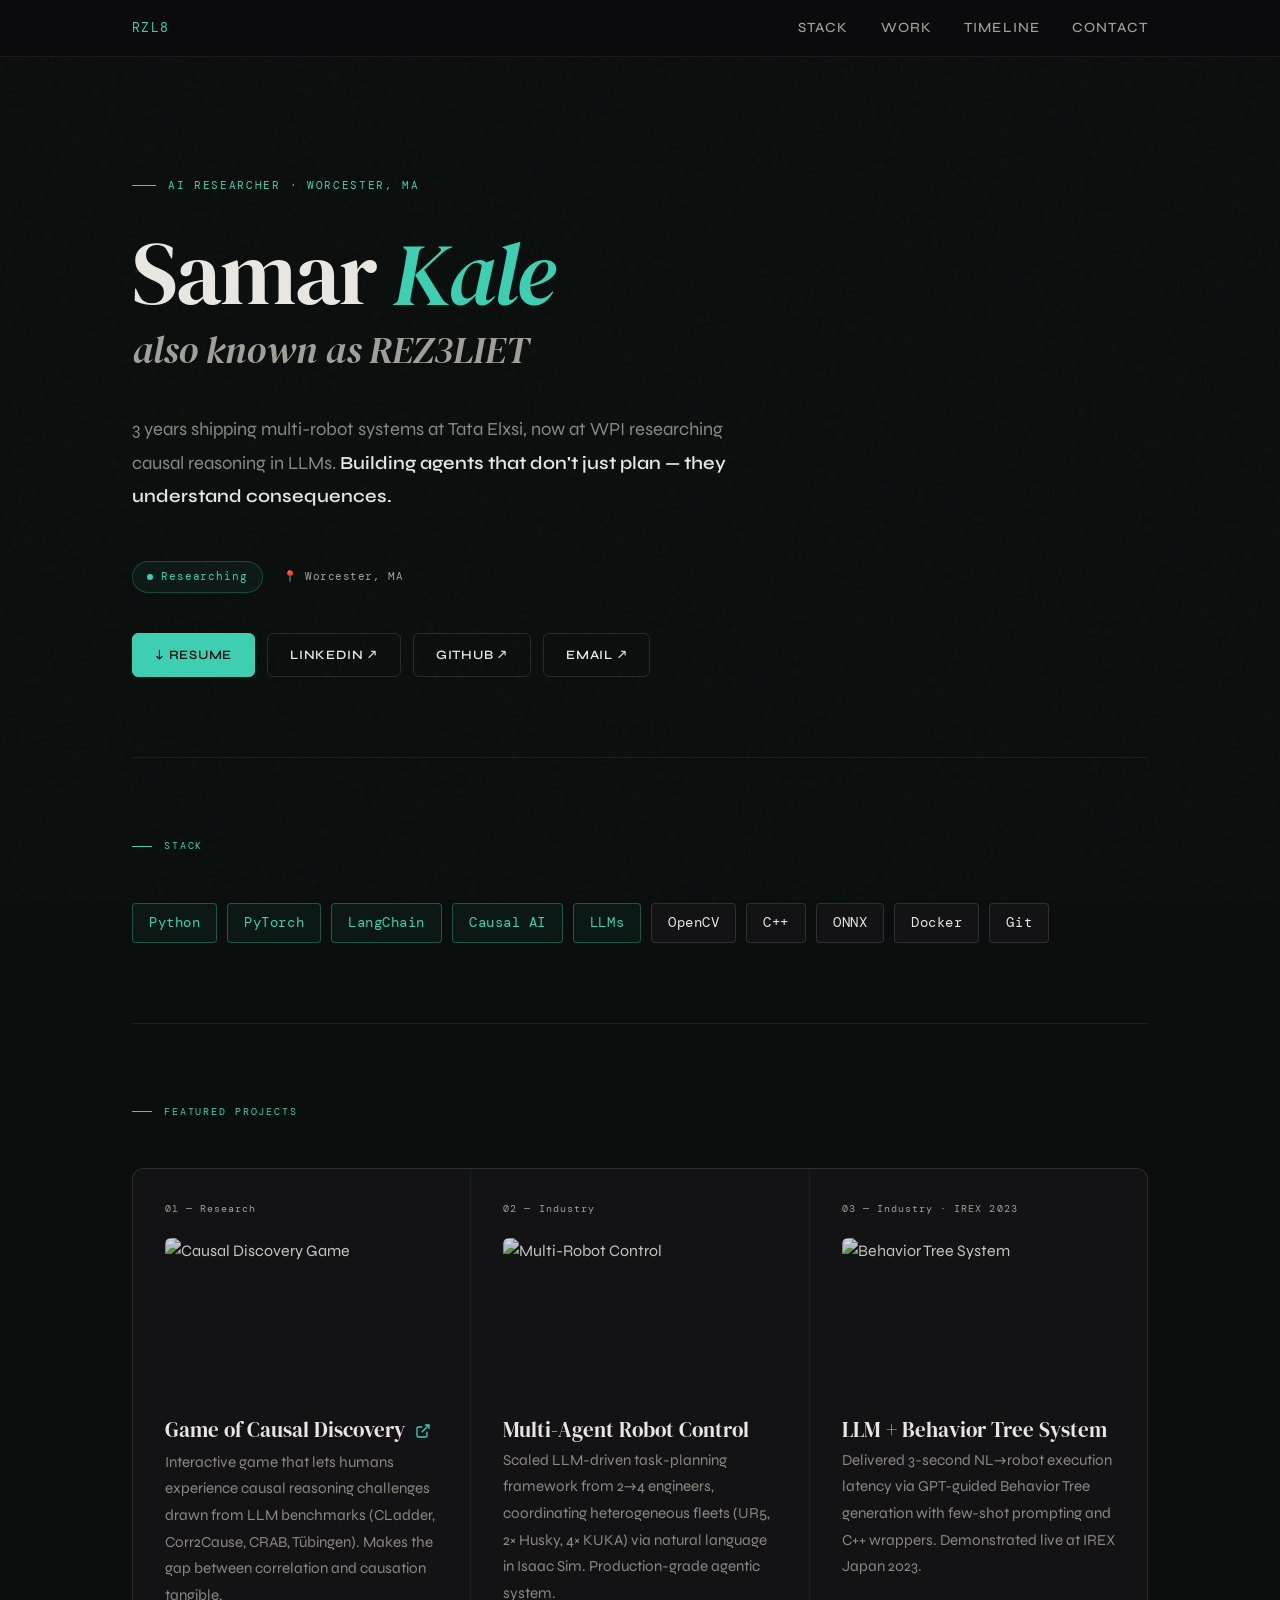
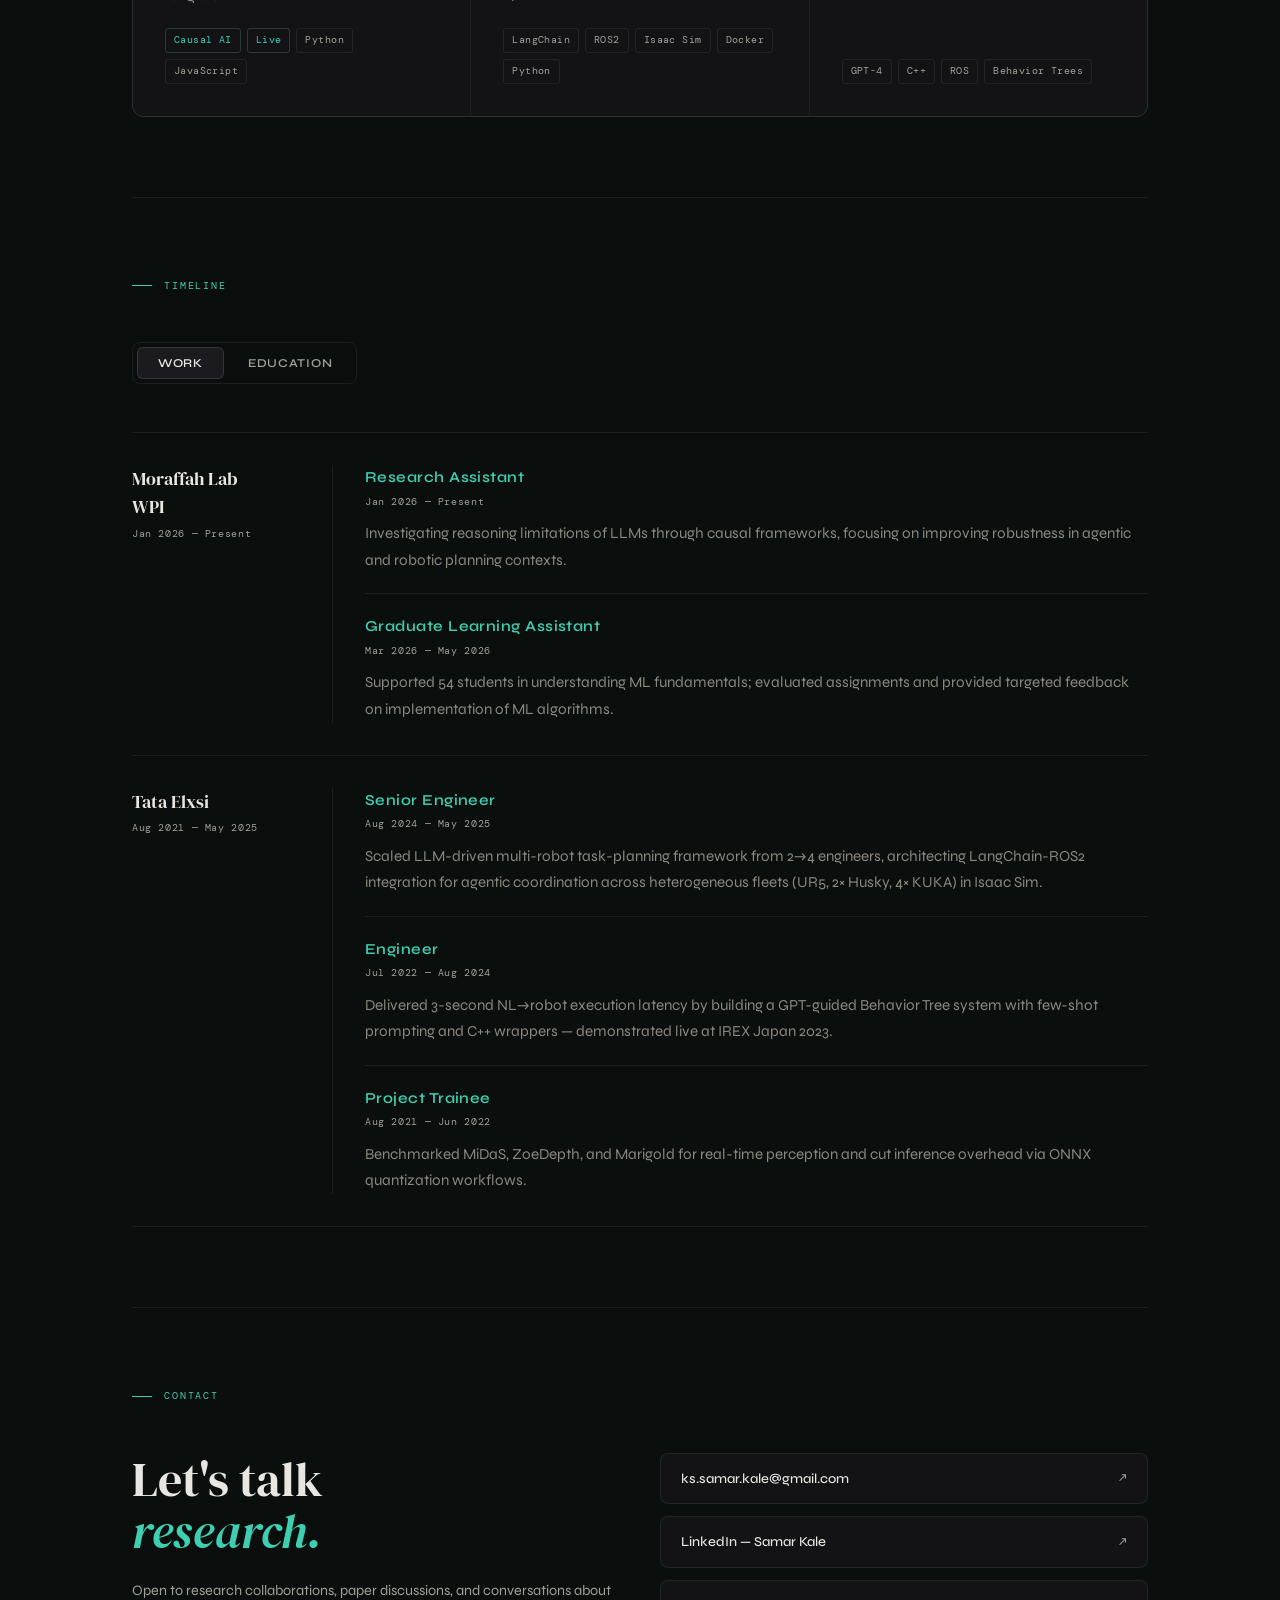
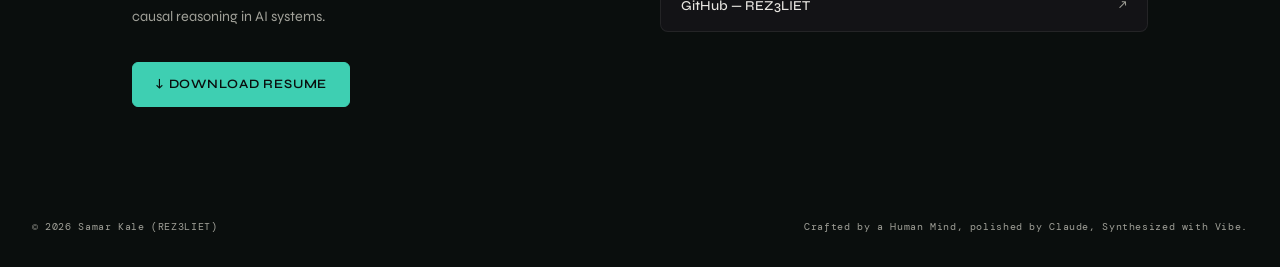
==== commit dbdc0b4f: "Skills update" ====
--- a/index.html
+++ b/index.html
@@ -694,8 +694,6 @@
       <span class="skill-chip highlight">LangChain</span>
       <span class="skill-chip highlight">Causal AI</span>
       <span class="skill-chip highlight">LLMs</span>
-      <span class="skill-chip">ROS2</span>
-      <span class="skill-chip">Isaac Sim</span>
       <span class="skill-chip">OpenCV</span>
       <span class="skill-chip">C++</span>
       <span class="skill-chip">ONNX</span>
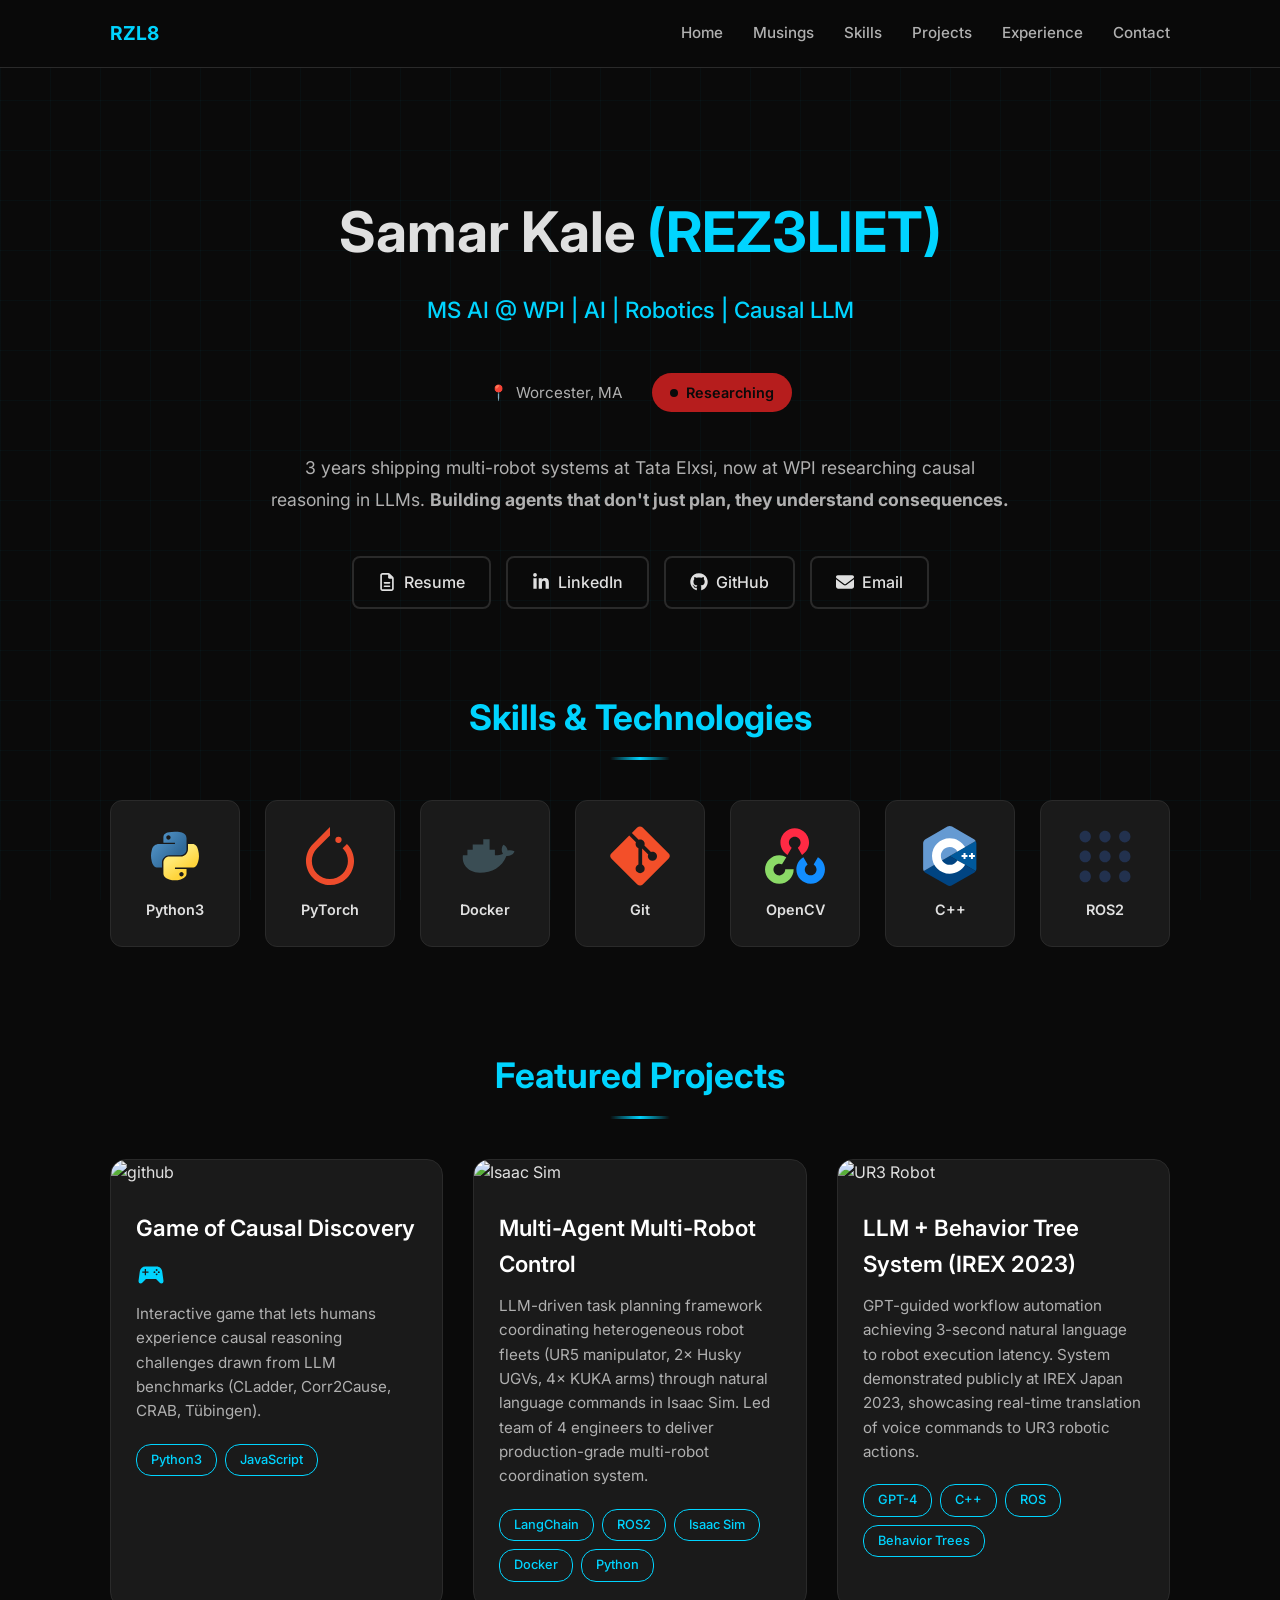
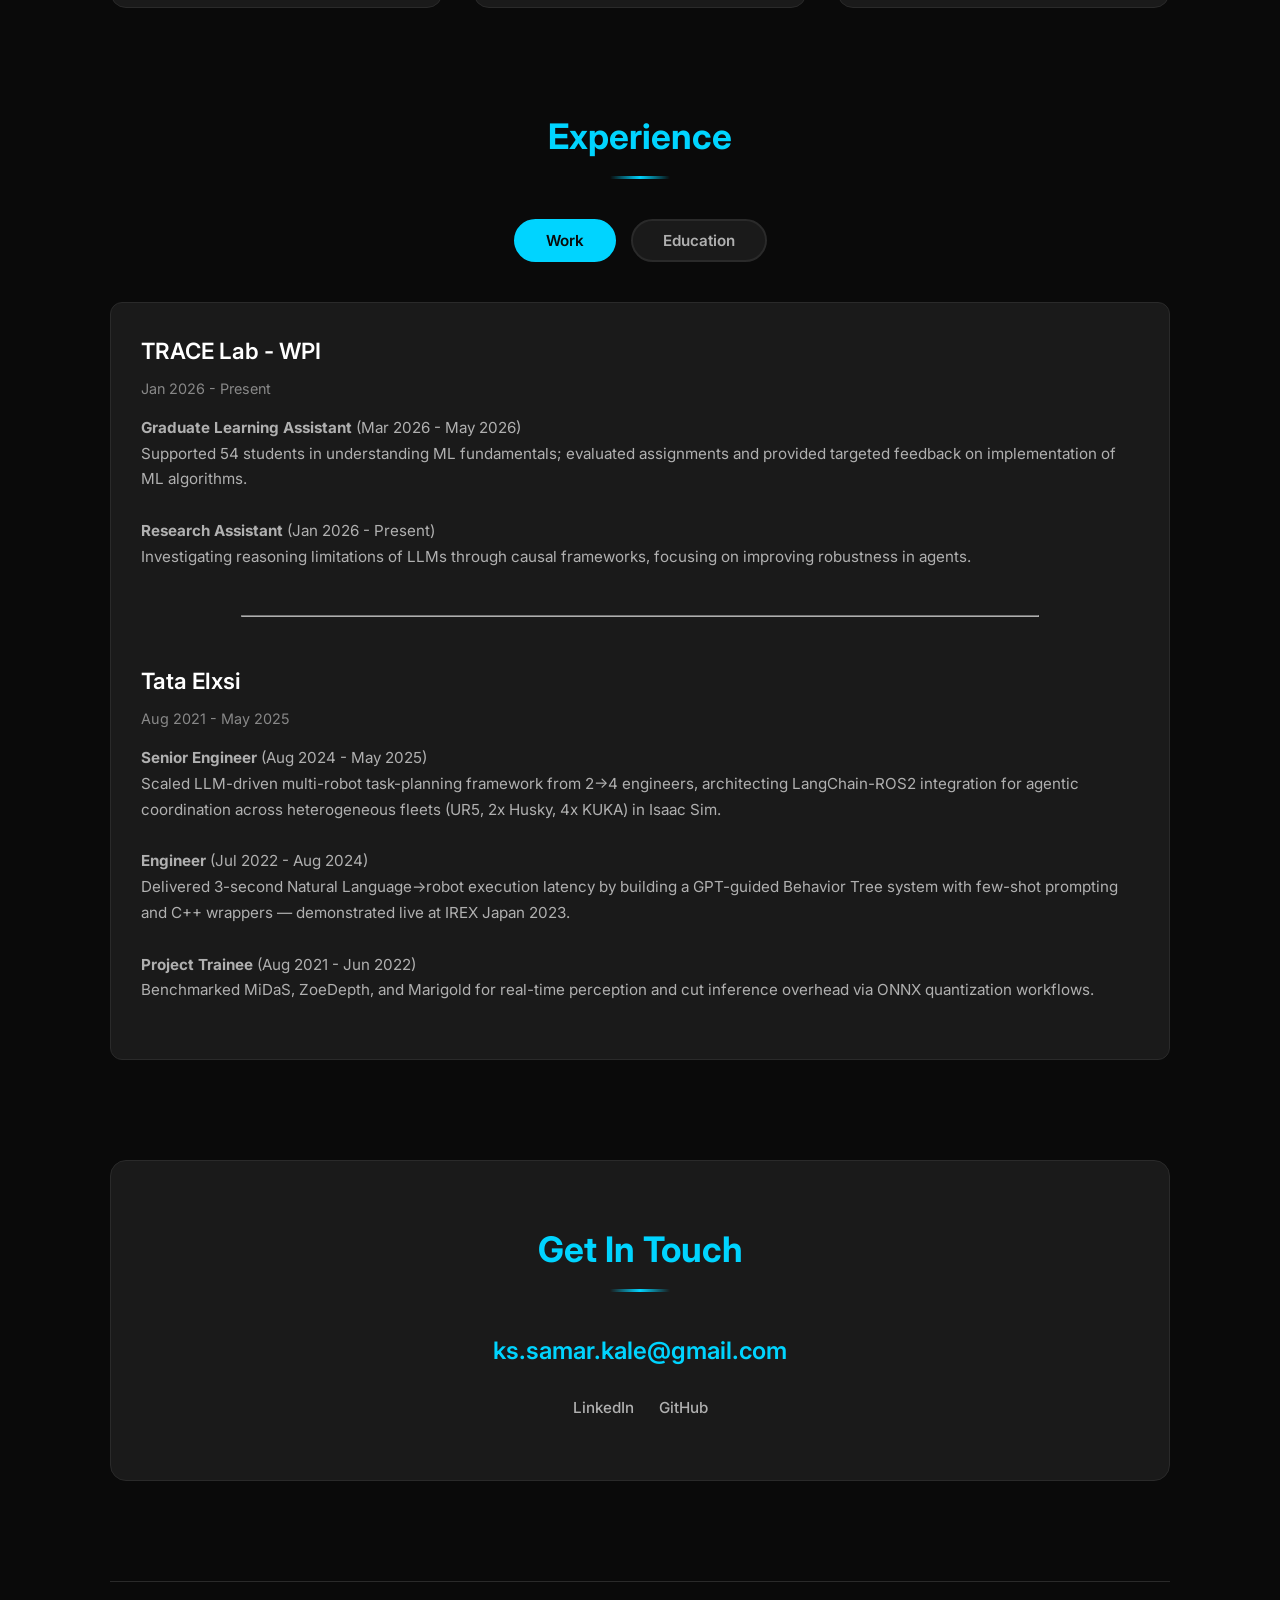
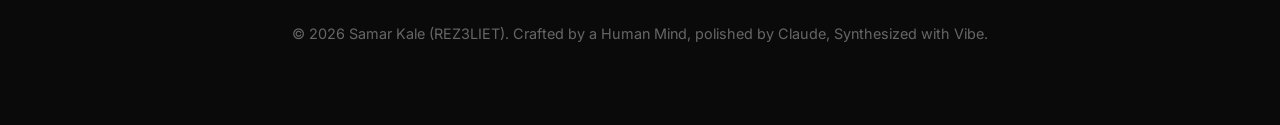
==== commit 64e25684: "Musings" ====
--- a/index.html
+++ b/index.html
@@ -1,923 +1,1031 @@
 <!DOCTYPE html>
 <html lang="en">
 <head>
-<meta charset="UTF-8">
-<meta name="viewport" content="width=device-width, initial-scale=1.0">
-<title>Samar Kale — AI Researcher</title>
-<link href="https://fonts.googleapis.com/css2?family=DM+Serif+Display:ital@0;1&family=DM+Mono:wght@400;500&family=Syne:wght@400;500;600;700&display=swap" rel="stylesheet">
-<style>
-:root {
-  --bg: #0a0e0d;
-  --bg2: #131316;
-  --bg3: #1a1a1f;
-  --border: rgba(255,255,255,0.07);
-  --border2: rgba(255,255,255,0.12);
-  --text: #e8e6e1;
-  --muted: #a0a098;
-  --accent: #3ecfb2;
-  --accent2: #3ecfb2;
-  --accent3: #3ecfb2;
-  --red: #e05858;
-}
-
-* { margin:0; padding:0; box-sizing:border-box; }
-html { scroll-behavior: smooth; }
-
-body {
-  font-family: 'Syne', sans-serif;
-  background: var(--bg);
-  color: var(--text);
-  line-height: 1.6;
-  overflow-x: hidden;
-}
-
-/* noise texture overlay */
-body::before {
-  content: '';
-  position: fixed;
-  inset: 0;
-  background-image: url("data:image/svg+xml,%3Csvg viewBox='0 0 200 200' xmlns='http://www.w3.org/2000/svg'%3E%3Cfilter id='n'%3E%3CfeTurbulence type='fractalNoise' baseFrequency='0.65' numOctaves='3' stitchTiles='stitch'/%3E%3C/filter%3E%3Crect width='100%25' height='100%25' filter='url(%23n)' opacity='0.04'/%3E%3C/svg%3E");
-  pointer-events: none;
-  z-index: 0;
-  opacity: 0.6;
-}
-
-/* nav */
-nav {
-  position: sticky;
-  top: 0;
-  z-index: 100;
-  background: rgba(12,12,14,0.9);
-  backdrop-filter: blur(16px);
-  border-bottom: 1px solid var(--border);
-}
-
-.nav-inner {
-  max-width: 1080px;
-  margin: 0 auto;
-  padding: 0 32px;
-  height: 56px;
-  display: flex;
-  align-items: center;
-  justify-content: space-between;
-}
-
-.nav-logo {
-  font-family: 'DM Mono', monospace;
-  font-size: 0.8rem;
-  color: var(--accent);
-  text-decoration: none;
-  letter-spacing: 0.1em;
-}
-
-.nav-links {
-  display: flex;
-  gap: 32px;
-}
-
-.nav-links a {
-  font-size: 0.88rem;
-  font-weight: 500;
-  letter-spacing: 0.08em;
-  text-transform: uppercase;
-  color: var(--muted);
-  text-decoration: none;
-  transition: color 0.2s;
-}
-
-.nav-links a:hover { color: var(--text); }
-
-.hamburger {
-  display: none;
-  flex-direction: column;
-  gap: 5px;
-  cursor: pointer;
-  z-index: 102;
-}
-
-.hamburger span {
-  width: 22px;
-  height: 2px;
-  background: var(--accent);
-  border-radius: 2px;
-  transition: all 0.3s ease;
-}
-
-.hamburger.active span:nth-child(1) { transform: rotate(45deg) translate(5px, 7px); }
-.hamburger.active span:nth-child(2) { opacity: 0; }
-.hamburger.active span:nth-child(3) { transform: rotate(-45deg) translate(5px, -7px); }
-
-/* layout */
-.wrap {
-  position: relative;
-  z-index: 1;
-  max-width: 1080px;
-  margin: 0 auto;
-  padding: 0 32px;
-}
-
-/* hero */
-header {
-  padding: 120px 0 80px;
-  border-bottom: 1px solid var(--border);
-}
-
-.hero-label {
-  font-family: 'DM Mono', monospace;
-  font-size: 0.7rem;
-  letter-spacing: 0.15em;
-  text-transform: uppercase;
-  color: var(--accent);
-  margin-bottom: 32px;
-  display: flex;
-  align-items: center;
-  gap: 12px;
-}
-
-.hero-label::before {
-  content: '';
-  display: inline-block;
-  width: 24px;
-  height: 1px;
-  background: var(--accent);
-}
-
-h1 {
-  font-family: 'DM Serif Display', serif;
-  font-size: clamp(3.2rem, 7vw, 5.5rem);
-  font-weight: 400;
-  line-height: 1.05;
-  letter-spacing: -0.02em;
-  color: var(--text);
-  margin-bottom: 8px;
-}
-
-h1 em {
-  font-style: italic;
-  color: var(--accent);
-}
-
-.hero-sub {
-  font-family: 'DM Serif Display', serif;
-  font-size: clamp(1.6rem, 3vw, 2.4rem);
-  font-weight: 400;
-  font-style: italic;
-  color: var(--muted);
-  margin-bottom: 40px;
-  line-height: 1.2;
-}
-
-.hero-body {
-  max-width: 600px;
-  font-size: 1.15rem;
-  color: #8a8880;
-  line-height: 1.8;
-  margin-bottom: 48px;
-}
-
-.hero-body strong {
-  color: var(--text);
-  font-weight: 600;
-}
-
-.hero-meta {
-  display: flex;
-  align-items: center;
-  gap: 20px;
-  flex-wrap: wrap;
-  margin-bottom: 40px;
-}
-
-.status-pill {
-  display: inline-flex;
-  align-items: center;
-  gap: 8px;
-  padding: 6px 14px;
-  border-radius: 100px;
-  border: 1px solid rgba(62,207,178,0.25);
-  background: rgba(62,207,178,0.06);
-  font-family: 'DM Mono', monospace;
-  font-size: 0.7rem;
-  letter-spacing: 0.08em;
-  color: var(--accent2);
-}
-
-.status-dot {
-  width: 6px;
-  height: 6px;
-  border-radius: 50%;
-  background: var(--accent);
-  animation: pulse 2.5s ease-in-out infinite;
-}
-
-@keyframes pulse {
-  0%,100% { opacity:1; transform:scale(1); }
-  50% { opacity:0.4; transform:scale(0.85); }
-}
-
-.location-tag {
-  font-family: 'DM Mono', monospace;
-  font-size: 0.7rem;
-  letter-spacing: 0.05em;
-  color: var(--muted);
-}
-
-.cta-row {
-  display: flex;
-  gap: 12px;
-  flex-wrap: wrap;
-}
-
-.btn {
-  display: inline-flex;
-  align-items: center;
-  gap: 8px;
-  padding: 11px 22px;
-  font-family: 'Syne', sans-serif;
-  font-size: 0.8rem;
-  font-weight: 600;
-  letter-spacing: 0.06em;
-  text-transform: uppercase;
-  text-decoration: none;
-  border-radius: 6px;
-  transition: all 0.2s;
-  cursor: pointer;
-}
-
-.btn-primary {
-  background: var(--accent);
-  color: #0a0e0d;
-  border: 1px solid var(--accent);
-}
-
-.btn-primary:hover { background: #52ddc2; }
-
-.btn-ghost {
-  background: transparent;
-  color: var(--text);
-  border: 1px solid var(--border2);
-}
-
-.btn-ghost:hover {
-  border-color: rgba(255,255,255,0.3);
-  background: rgba(255,255,255,0.04);
-}
-
-/* sections */
-section {
-  padding: 80px 0;
-  border-bottom: 1px solid var(--border);
-}
-
-.section-label {
-  font-family: 'DM Mono', monospace;
-  font-size: 0.65rem;
-  letter-spacing: 0.18em;
-  text-transform: uppercase;
-  color: var(--accent);
-  margin-bottom: 48px;
-  display: flex;
-  align-items: center;
-  gap: 12px;
-}
-
-.section-label::before {
-  content: '';
-  display: inline-block;
-  width: 20px;
-  height: 1px;
-  background: var(--accent);
-}
-
-/* skills */
-.skills-row {
-  display: flex;
-  flex-wrap: wrap;
-  gap: 10px;
-}
-
-.skill-chip {
-  padding: 8px 16px;
-  border-radius: 4px;
-  border: 1px solid var(--border2);
-  background: var(--bg2);
-  font-family: 'DM Mono', monospace;
-  font-size: 0.85rem;
-  letter-spacing: 0.04em;
-  color: var(--text);
-  transition: all 0.2s;
-}
-
-.skill-chip:hover {
-  border-color: var(--accent);
-  color: var(--accent);
-  background: rgba(200,181,96,0.05);
-}
-
-.skill-chip.highlight {
-  border-color: rgba(62,207,178,0.35);
-  color: var(--accent);
-  background: rgba(62,207,178,0.05);
-}
-
-/* projects */
-.projects-grid {
-  display: grid;
-  grid-template-columns: repeat(auto-fit, minmax(300px, 1fr));
-  gap: 1px;
-  border: 1px solid var(--border);
-  border-radius: 12px;
-  overflow: hidden;
-  background: var(--border);
-}
-
-.project-card {
-  background: var(--bg2);
-  padding: 32px;
-  transition: background 0.2s;
-  display: flex;
-  flex-direction: column;
-}
-
-.project-card:hover { background: var(--bg3); }
-
-.project-num {
-  font-family: 'DM Mono', monospace;
-  font-size: 0.65rem;
-  color: var(--muted);
-  letter-spacing: 0.1em;
-  margin-bottom: 20px;
-}
-
-.project-img {
-  width: 100%;
-  height: 160px;
-  object-fit: cover;
-  border-radius: 6px;
-  margin-bottom: 20px;
-  filter: grayscale(20%) brightness(0.85);
-  transition: filter 0.3s;
-}
-
-.project-card:hover .project-img {
-  filter: grayscale(0%) brightness(1);
-}
-
-.project-name {
-  font-family: 'DM Serif Display', serif;
-  font-size: 1.3rem;
-  font-weight: 400;
-  color: var(--text);
-  margin-bottom: 4px;
-  line-height: 1.2;
-  display: flex;
-  align-items: flex-start;
-  gap: 10px;
-}
-
-.project-name a {
-  color: var(--accent);
-  transition: color 0.2s;
-  flex-shrink: 0;
-  margin-top: 2px;
-}
-
-.project-name a:hover { color: #52ddc2; }
-
-.project-name a svg {
-  width: 16px;
-  height: 16px;
-}
-
-.project-desc {
-  font-size: 0.95rem;
-  color: #8a8880;
-  line-height: 1.75;
-  margin-bottom: 20px;
-  flex: 1;
-}
-
-.tag-row {
-  display: flex;
-  flex-wrap: wrap;
-  gap: 6px;
-}
-
-.tag {
-  font-family: 'DM Mono', monospace;
-  font-size: 0.65rem;
-  letter-spacing: 0.04em;
-  color: var(--muted);
-  padding: 3px 8px;
-  border-radius: 3px;
-  border: 1px solid var(--border);
-  background: transparent;
-}
-
-.tag.accent { color: var(--accent3); border-color: rgba(110,223,160,0.2); }
-
-/* experience */
-.exp-toggle {
-  display: flex;
-  gap: 4px;
-  margin-bottom: 48px;
-  border: 1px solid var(--border);
-  border-radius: 8px;
-  padding: 4px;
-  width: fit-content;
-}
-
-.exp-btn {
-  padding: 8px 20px;
-  font-family: 'Syne', sans-serif;
-  font-size: 0.75rem;
-  font-weight: 600;
-  letter-spacing: 0.06em;
-  text-transform: uppercase;
-  border: none;
-  border-radius: 6px;
-  cursor: pointer;
-  transition: all 0.2s;
-  background: transparent;
-  color: var(--muted);
-}
-
-.exp-btn.active {
-  background: var(--bg3);
-  color: var(--text);
-  border: 1px solid var(--border2);
-}
-
-.exp-group { display: none; }
-.exp-group.active { display: block; }
-
-.exp-entry {
-  display: grid;
-  grid-template-columns: 200px 1fr;
-  gap: 0;
-  border-top: 1px solid var(--border);
-  padding: 32px 0;
-}
-
-.exp-entry:last-child { border-bottom: 1px solid var(--border); }
-
-.exp-left {
-  padding-right: 32px;
-}
-
-.exp-company {
-  font-family: 'DM Serif Display', serif;
-  font-size: 1.1rem;
-  color: var(--text);
-  margin-bottom: 4px;
-}
-
-.exp-period {
-  font-family: 'DM Mono', monospace;
-  font-size: 0.65rem;
-  letter-spacing: 0.06em;
-  color: var(--muted);
-}
-
-.exp-right { padding-left: 32px; border-left: 1px solid var(--border); }
-
-.exp-role {
-  margin-bottom: 20px;
-  padding-bottom: 20px;
-  border-bottom: 1px solid var(--border);
-}
-
-.exp-role:last-child {
-  margin-bottom: 0;
-  padding-bottom: 0;
-  border-bottom: none;
-}
-
-.role-title {
-  font-size: 0.95rem;
-  font-weight: 600;
-  color: var(--accent);
-  margin-bottom: 4px;
-  letter-spacing: 0.03em;
-}
-
-.role-dates {
-  font-family: 'DM Mono', monospace;
-  font-size: 0.65rem;
-  color: var(--muted);
-  margin-bottom: 10px;
-  letter-spacing: 0.06em;
-}
-
-.role-desc {
-  font-size: 0.95rem;
-  color: #8a8880;
-  line-height: 1.75;
-}
-
-/* contact */
-.contact-grid {
-  display: grid;
-  grid-template-columns: 1fr 1fr;
-  gap: 40px;
-  align-items: start;
-}
-
-.contact-heading {
-  font-family: 'DM Serif Display', serif;
-  font-size: clamp(2rem, 4vw, 3rem);
-  font-weight: 400;
-  line-height: 1.1;
-  color: var(--text);
-  margin-bottom: 20px;
-}
-
-.contact-heading em { font-style: italic; color: var(--accent); }
-
-.contact-body {
-  font-size: 0.9rem;
-  color: var(--muted);
-  line-height: 1.8;
-  margin-bottom: 32px;
-}
-
-.contact-links {
-  display: flex;
-  flex-direction: column;
-  gap: 12px;
-}
-
-.contact-link {
-  display: flex;
-  align-items: center;
-  justify-content: space-between;
-  padding: 14px 20px;
-  border: 1px solid var(--border);
-  border-radius: 8px;
-  background: var(--bg2);
-  color: var(--text);
-  text-decoration: none;
-  font-size: 0.85rem;
-  font-weight: 500;
-  transition: all 0.2s;
-}
-
-.contact-link:hover {
-  border-color: var(--border2);
-  background: var(--bg3);
-  color: var(--accent);
-}
-
-.contact-link .link-arrow {
-  font-size: 0.75rem;
-  color: var(--muted);
-  transition: transform 0.2s, color 0.2s;
-}
-
-.contact-link:hover .link-arrow {
-  transform: translate(3px, -3px);
-  color: var(--accent);
-}
-
-/* footer */
-footer {
-  padding: 32px;
-  display: flex;
-  align-items: center;
-  justify-content: space-between;
-  flex-wrap: wrap;
-  gap: 12px;
-}
-
-.footer-copy {
-  font-family: 'DM Mono', monospace;
-  font-size: 0.65rem;
-  color: var(--muted);
-  letter-spacing: 0.06em;
-}
-
-/* animations */
-.fade-in {
-  opacity: 0;
-  transform: translateY(20px);
-  transition: opacity 0.6s ease, transform 0.6s ease;
-}
-
-.fade-in.visible {
-  opacity: 1;
-  transform: translateY(0);
-}
-
-/* responsive */
-@media (max-width: 768px) {
-  .wrap { padding: 0 20px; }
-  header { padding: 80px 0 60px; }
-
-  .hamburger { display: flex; }
-
-  .nav-links {
-    position: fixed;
-    top: 0; right: -100%;
-    width: 75%;
-    height: 100vh;
-    background: rgba(12,12,14,0.98);
-    backdrop-filter: blur(16px);
-    flex-direction: column;
-    padding: 80px 32px 32px;
-    gap: 24px;
-    border-left: 1px solid var(--border);
-    transition: right 0.3s ease;
-    z-index: 101;
-  }
-
-  .nav-links.active { right: 0; }
-  .nav-links a { font-size: 1rem; }
-
-  .exp-entry { grid-template-columns: 1fr; gap: 16px; }
-  .exp-right { padding-left: 0; border-left: none; border-top: 1px solid var(--border); padding-top: 20px; }
-  .contact-grid { grid-template-columns: 1fr; }
-  .projects-grid { grid-template-columns: 1fr; }
-  section { padding: 60px 0; }
-}
-</style>
+    <meta charset="UTF-8">
+    <meta name="viewport" content="width=device-width, initial-scale=1.0">
+    <title>Samar Kale (REZ3LIET) - Portfolio</title>
+    <link href="https://fonts.googleapis.com/css2?family=Inter:wght@300;400;500;600;700&display=swap" rel="stylesheet">
+    <style>
+        * {
+            margin: 0;
+            padding: 0;
+            box-sizing: border-box;
+        }
+
+        html {
+            scroll-behavior: smooth;
+        }
+
+        body {
+            font-family: 'Inter', -apple-system, BlinkMacSystemFont, sans-serif;
+            background: #0a0a0a;
+            color: #e0e0e0;
+            line-height: 1.6;
+            overflow-x: hidden;
+        }
+
+        .bg-grid {
+            position: fixed;
+            top: 0;
+            left: 0;
+            width: 100%;
+            height: 100%;
+            background-image: 
+                linear-gradient(rgba(0, 212, 255, 0.03) 1px, transparent 1px),
+                linear-gradient(90deg, rgba(0, 212, 255, 0.03) 1px, transparent 1px);
+            background-size: 50px 50px;
+            pointer-events: none;
+            z-index: 0;
+        }
+
+        .container {
+            position: relative;
+            z-index: 1;
+            max-width: 1100px;
+            margin: 0 auto;
+            padding: 40px 20px;
+        }
+
+        .navbar {
+            position: sticky;
+            top: 0;
+            z-index: 100;
+            background: rgba(10, 10, 10, 0.95);
+            backdrop-filter: blur(12px);
+            border-bottom: 1px solid #2a2a2a;
+        }
+
+        .nav-container {
+            max-width: 1100px;
+            margin: 0 auto;
+            padding: 18px 20px;
+            display: flex;
+            align-items: center;
+            justify-content: space-between;
+        }
+
+        .nav-logo {
+            font-weight: 700;
+            font-size: 1.2rem;
+            color: #00d4ff;
+            text-decoration: none;
+            transition: all 0.3s ease;
+            z-index: 102;
+        }
+
+        .nav-logo:hover {
+            text-shadow: 0 0 20px rgba(0, 212, 255, 0.6);
+        }
+
+        .nav-links {
+            display: flex;
+            gap: 30px;
+            transition: all 0.3s ease;
+        }
+
+        .nav-links a {
+            color: #b0b0b0;
+            text-decoration: none;
+            font-size: 0.95rem;
+            font-weight: 500;
+            transition: all 0.3s ease;
+            position: relative;
+        }
+
+        .nav-links a::after {
+            content: '';
+            position: absolute;
+            bottom: -5px;
+            left: 0;
+            width: 0;
+            height: 2px;
+            background: #00d4ff;
+            transition: width 0.3s ease;
+        }
+
+        .nav-links a:hover {
+            color: #00d4ff;
+        }
+
+        .nav-links a:hover::after {
+            width: 100%;
+        }
+
+        .hamburger {
+            display: none;
+            flex-direction: column;
+            gap: 5px;
+            cursor: pointer;
+            z-index: 102;
+            padding: 5px;
+        }
+
+        .hamburger span {
+            width: 25px;
+            height: 3px;
+            background: #00d4ff;
+            border-radius: 2px;
+            transition: all 0.3s ease;
+        }
+
+        .hamburger.active span:nth-child(1) {
+            transform: rotate(45deg) translate(8px, 8px);
+        }
+
+        .hamburger.active span:nth-child(2) {
+            opacity: 0;
+        }
+
+        .hamburger.active span:nth-child(3) {
+            transform: rotate(-45deg) translate(7px, -7px);
+        }
+
+        header {
+            min-height: 60vh;
+            display: flex;
+            flex-direction: column;
+            justify-content: center;
+            padding: 80px 0;
+            text-align: center;
+        }
+
+        h1 {
+            font-size: 3.5rem;
+            font-weight: 700;
+            margin-bottom: 15px;
+            animation: fadeInUp 0.8s ease;
+        }
+
+        .name {
+            color: #e0e0e0;
+        }
+
+        .brand {
+            color: #00d4ff;
+        }
+
+        .pronunciation {
+            color: #b0b0b0;
+            font-weight: 400;
+            font-size: 0.8em;
+        }
+
+        .subtitle {
+            font-size: 1.4rem;
+            color: #00d4ff;
+            font-weight: 500;
+            margin-bottom: 25px;
+            animation: fadeInUp 0.8s ease 0.2s backwards;
+        }
+
+        .tagline {
+            font-size: 1.1rem;
+            color: #b0b0b0;
+            max-width: 750px;
+            margin: 0 auto 40px;
+            line-height: 1.8;
+            animation: fadeInUp 0.8s ease 0.4s backwards;
+        }
+
+        @keyframes fadeInUp {
+            from {
+                opacity: 0;
+                transform: translateY(30px);
+            }
+            to {
+                opacity: 1;
+                transform: translateY(0);
+            }
+        }
+
+        .status-bar {
+            display: flex;
+            justify-content: center;
+            align-items: center;
+            gap: 30px;
+            margin: 20px 0 40px;
+            flex-wrap: wrap;
+            animation: fadeInUp 0.8s ease 0.6s backwards;
+        }
+
+        .location {
+            display: flex;
+            align-items: center;
+            gap: 8px;
+            color: #b0b0b0;
+            font-size: 0.95rem;
+        }
+
+        .work-status {
+            display: inline-flex;
+            align-items: center;
+            gap: 8px;
+            background: #b61d1d;
+            /* background: #22C55E; */
+            color: #0a0a0a;
+            font-weight: 600;
+            padding: 8px 18px;
+            border-radius: 25px;
+            font-size: 0.9rem;
+            transition: all 0.3s ease;
+        }
+
+        .work-status:hover {
+            transform: scale(1.05);
+            box-shadow: 0 0 20px rgba(34, 197, 94, 0.4);
+        }
+
+        .status-dot {
+            width: 8px;
+            height: 8px;
+            background: #0a0a0a;
+            border-radius: 50%;
+            animation: pulse 2s infinite;
+        }
+
+        @keyframes pulse {
+            0%, 100% { opacity: 1; }
+            50% { opacity: 0.5; }
+        }
+
+        .quick-links {
+            display: flex;
+            gap: 15px;
+            flex-wrap: wrap;
+            justify-content: center;
+            animation: fadeInUp 0.8s ease 0.8s backwards;
+        }
+
+        .quick-links a {
+            display: inline-flex;
+            align-items: center;
+            gap: 8px;
+            padding: 12px 24px;
+            background: transparent;
+            border: 2px solid #2a2a2a;
+            color: #e0e0e0;
+            text-decoration: none;
+            border-radius: 8px;
+            transition: all 0.3s ease;
+            font-weight: 500;
+        }
+
+        .quick-links a:hover {
+            border-color: #00d4ff;
+            background: rgba(0, 212, 255, 0.1);
+            transform: translateY(-3px);
+            box-shadow: 0 8px 20px rgba(0, 212, 255, 0.2);
+        }
+
+        .quick-links a svg {
+            width: 18px;
+            height: 18px;
+        }
+
+        section {
+            margin-bottom: 100px;
+            scroll-margin-top: 100px;
+        }
+
+        h2 {
+            font-size: 2.2rem;
+            color: #00d4ff;
+            margin-bottom: 40px;
+            text-align: center;
+            font-weight: 700;
+            position: relative;
+            padding-bottom: 15px;
+        }
+
+        h2::after {
+            content: '';
+            position: absolute;
+            bottom: 0;
+            left: 50%;
+            transform: translateX(-50%);
+            width: 60px;
+            height: 3px;
+            background: linear-gradient(90deg, transparent, #00d4ff, transparent);
+        }
+
+        .skills-grid {
+            display: grid;
+            grid-template-columns: repeat(auto-fit, minmax(130px, 1fr));
+            gap: 25px;
+            justify-items: center;
+        }
+
+        .skills-grid .card {
+            display: flex;
+            flex-direction: column;
+            align-items: center;
+            justify-content: center;
+            padding: 25px 15px;
+            background: #1a1a1a;
+            border: 1px solid #2a2a2a;
+            border-radius: 12px;
+            width: 100%;
+            max-width: 150px;
+            transition: all 0.3s ease;
+            opacity: 0;
+            transform: translateY(20px);
+        }
+
+        .skills-grid .card:hover {
+            transform: translateY(-8px);
+            border-color: #00d4ff;
+            box-shadow: 0 8px 25px rgba(0, 212, 255, 0.15);
+            background: #202020;
+        }
+
+        .skills-grid .card svg {
+            margin-bottom: 12px;
+        }
+
+        .skills-grid .card span {
+            font-weight: 600;
+            font-size: 0.9rem;
+            text-align: center;
+            color: #e0e0e0;
+        }
+
+        #projects {
+            max-width: none;
+        }
+
+        .projects-grid {
+            display: grid;
+            grid-template-columns: repeat(auto-fit, minmax(300px, 1fr));
+            gap: 30px;
+            max-width: 1200px;
+            margin: 0 auto;
+        }
+
+        .project-card {
+            background: #1a1a1a;
+            border: 1px solid #2a2a2a;
+            border-radius: 16px;
+            padding: 0;
+            overflow: hidden;
+            transition: all 0.4s ease;
+            cursor: pointer;
+            opacity: 0;
+            transform: translateY(30px);
+        }
+
+        .project-card:hover {
+            border-color: #00d4ff;
+            transform: translateY(-10px);
+            box-shadow: 0 12px 40px rgba(0, 212, 255, 0.2);
+        }
+
+        .project-card img {
+            width: 100%;
+            height: 200px;
+            object-fit: cover;
+            transition: transform 0.4s ease;
+        }
+
+        .project-card:hover img {
+            transform: scale(1.05);
+        }
+
+        .project-content {
+            padding: 25px;
+        }
+
+        .project-title {
+            font-size: 1.4rem;
+            color: #ffffff;
+            margin-bottom: 12px;
+            font-weight: 600;
+            display: flex;
+            align-items: center;
+            gap: 8px;
+            flex-wrap: wrap;
+        }
+
+        .project-title svg {
+            transition: all 0.3s ease;
+        }
+
+        .project-title svg:hover {
+            transform: scale(1.1);
+        }
+
+        .project-desc {
+            color: #b0b0b0;
+            margin-bottom: 20px;
+            font-size: 0.95rem;
+            line-height: 1.6;
+        }
+
+        .tech-stack {
+            display: flex;
+            gap: 8px;
+            flex-wrap: wrap;
+        }
+
+        .tech-tag {
+            background: transparent;
+            border: 1px solid #00d4ff;
+            padding: 5px 14px;
+            border-radius: 15px;
+            font-size: 0.8rem;
+            color: #00d4ff;
+            font-weight: 500;
+            transition: all 0.3s ease;
+        }
+
+        .project-card:hover .tech-tag {
+            background: #00d4ff;
+            color: #0a0a0a;
+        }
+
+        .experience-toggle {
+            display: flex;
+            justify-content: center;
+            gap: 15px;
+            margin-bottom: 40px;
+            flex-wrap: wrap;
+        }
+
+        .toggle-btn {
+            padding: 10px 30px;
+            background: #1a1a1a;
+            border: 2px solid #2a2a2a;
+            color: #b0b0b0;
+            cursor: pointer;
+            border-radius: 25px;
+            font-size: 0.95rem;
+            font-weight: 600;
+            transition: all 0.3s ease;
+            font-family: 'Inter', sans-serif;
+        }
+
+        .toggle-btn:hover {
+            color: #00d4ff;
+            border-color: #00d4ff;
+        }
+
+        .toggle-btn.active {
+            background: #00d4ff;
+            color: #0a0a0a;
+            border-color: #00d4ff;
+        }
+
+        .timeline.experience-group {
+            display: none;
+            grid-template-columns: repeat(auto-fit, minmax(280px, 1fr));
+            gap: 25px;
+        }
+
+        .timeline.experience-group.active {
+            display: grid;
+        }
+
+        .timeline-card {
+            background: #1a1a1a;
+            border: 1px solid #2a2a2a;
+            border-radius: 12px;
+            padding: 30px;
+            transition: all 0.3s ease;
+            position: relative;
+            overflow: hidden;
+        }
+
+        .timeline-card::before {
+            content: '';
+            position: absolute;
+            top: 0;
+            left: 0;
+            width: 4px;
+            height: 100%;
+            background: linear-gradient(180deg, #00d4ff, transparent);
+            opacity: 0;
+            transition: opacity 0.3s ease;
+        }
+
+        .timeline-card:hover {
+            border-color: #00d4ff;
+            transform: translateY(-5px);
+            box-shadow: 0 8px 25px rgba(0, 212, 255, 0.15);
+        }
+
+        .timeline-card:hover::before {
+            opacity: 1;
+        }
+
+        .timeline-company {
+            font-size: 1.4rem;
+            color: #ffffff;
+            margin-bottom: 8px;
+            font-weight: 600;
+        }
+
+        .timeline-period {
+            color: #888;
+            font-size: 0.9rem;
+            margin-bottom: 15px;
+        }
+
+        .timeline-role {
+            color: #b0b0b0;
+            font-size: 0.95rem;
+            line-height: 1.7;
+        }
+
+        .contact-section {
+            text-align: center;
+            padding: 60px 30px;
+            background: #1a1a1a;
+            border-radius: 16px;
+            border: 1px solid #2a2a2a;
+        }
+
+        .contact-email {
+            font-size: 1.5rem;
+            color: #00d4ff;
+            text-decoration: none;
+            display: inline-block;
+            margin-bottom: 25px;
+            font-weight: 600;
+            transition: all 0.3s ease;
+            word-break: break-all;
+        }
+
+        .contact-email:hover {
+            text-shadow: 0 0 20px rgba(0, 212, 255, 0.6);
+            transform: scale(1.05);
+        }
+
+        .social-links {
+            display: flex;
+            justify-content: center;
+            gap: 25px;
+            flex-wrap: wrap;
+        }
+
+        .social-links a {
+            color: #b0b0b0;
+            text-decoration: none;
+            font-size: 0.95rem;
+            font-weight: 500;
+            transition: all 0.3s ease;
+        }
+
+        .social-links a:hover {
+            color: #00d4ff;
+        }
+
+        footer {
+            text-align: center;
+            padding: 40px 20px;
+            color: #666;
+            font-size: 0.9rem;
+            border-top: 1px solid #2a2a2a;
+            margin-top: 60px;
+        }
+
+        @media (max-width: 768px) {
+            .hamburger {
+                display: flex;
+            }
+
+            .nav-links {
+                position: fixed;
+                top: 0;
+                right: -100%;
+                width: 70%;
+                max-width: 300px;
+                height: 100vh;
+                background: rgba(10, 10, 10, 0.98);
+                backdrop-filter: blur(12px);
+                flex-direction: column;
+                padding: 80px 30px 30px;
+                gap: 25px;
+                border-left: 1px solid #2a2a2a;
+                box-shadow: -5px 0 20px rgba(0, 0, 0, 0.5);
+            }
+
+            .nav-links.active {
+                right: 0;
+            }
+
+            .nav-links a {
+                font-size: 1.1rem;
+                padding: 10px 0;
+            }
+
+            h1 {
+                font-size: 2rem;
+                line-height: 1.3;
+            }
+
+            h1.name {
+                font-size: 1.5rem;
+            }
+
+            h1.brand {
+                font-size: 2.2rem;
+            }
+
+            .pronunciation {
+                font-size: 0.7em;
+                display: block;
+                margin-top: 5px;
+            }
+
+            .subtitle {
+                font-size: 1rem;
+            }
+
+            .tagline {
+                font-size: 1rem;
+                padding: 0 10px;
+            }
+
+            .status-bar {
+                flex-direction: column;
+                gap: 15px;
+            }
+
+            .quick-links {
+                flex-direction: column;
+                width: 100%;
+                padding: 0 20px;
+            }
+
+            .quick-links a {
+                justify-content: center;
+                width: 100%;
+            }
+
+            h2 {
+                font-size: 1.8rem;
+            }
+
+            .skills-grid {
+                grid-template-columns: repeat(auto-fit, minmax(100px, 1fr));
+                gap: 15px;
+            }
+
+            .projects-grid {
+                grid-template-columns: 1fr;
+                gap: 20px;
+            }
+
+            .timeline.experience-group {
+                grid-template-columns: 1fr;
+            }
+
+            .contact-email {
+                font-size: 1.2rem;
+            }
+
+            .container {
+                padding: 30px 15px;
+            }
+
+            section {
+                margin-bottom: 60px;
+            }
+        }
+
+        @media (max-width: 480px) {
+            h1.brand {
+                font-size: 1.8rem;
+            }
+
+            .nav-links {
+                width: 85%;
+            }
+
+            .quick-links a {
+                padding: 10px 16px;
+                font-size: 0.9rem;
+            }
+        }
+    </style>
 </head>
 <body>
-
-<nav>
-  <div class="nav-inner">
-    <a href="#home" class="nav-logo">RZL8</a>
-    <div class="hamburger" id="hamburger">
-      <span></span><span></span><span></span>
+    <div class="bg-grid"></div>
+
+    <nav class="navbar">
+        <div class="nav-container">
+            <a href="#home" class="nav-logo">RZL8</a>
+            <div class="hamburger" id="hamburger">
+                <span></span>
+                <span></span>
+                <span></span>
+            </div>
+            <div class="nav-links" id="navLinks">
+                <a href="#home">Home</a>
+                <a href="musings.html">Musings</a>
+                <a href="#skills">Skills</a>
+                <a href="#projects">Projects</a>
+                <a href="#experience">Experience</a>
+                <a href="#contact">Contact</a>
+            </div>
+        </div>
+    </nav>
+
+    <div class="container">
+        <header id="home">
+            <h1> <span class="name">Samar Kale </span><span class="brand">(REZ3LIET)</span> </h1>
+            <!-- <h1 class="brand">REZ3LIET</span></h1> -->
+            <!-- <h1 class="brand">REZ3LIET <span class="pronunciation">(Ray-Zee-Lee-8)</span></h1> -->
+            <div class="subtitle">MS AI @ WPI | AI | Robotics | Causal LLM</div>
+            
+            <div class="status-bar">
+                <div class="location">
+                    <span>📍</span> Worcester, MA
+                </div>
+                <div class="work-status">
+                    <span class="status-dot"></span> Researching
+                </div>
+            </div>
+
+            <p class="tagline">
+               3 years shipping multi-robot systems at Tata Elxsi, now at WPI researching causal reasoning in LLMs.
+            <b>Building agents that don't just plan, they understand consequences.</b>
+            </p>
+
+            <div class="quick-links">
+                <a href="resume.pdf" target="_blank">
+                    <svg xmlns="http://www.w3.org/2000/svg" viewBox="0 0 384 512" fill="currentColor">
+                        <path d="M64 464c-8.8 0-16-7.2-16-16V64c0-8.8 7.2-16 16-16H224v80c0 17.7 14.3 32 32 32h80V448c0 8.8-7.2 16-16 16H64zM64 0C28.7 0 0 28.7 0 64V448c0 35.3 28.7 64 64 64H320c35.3 0 64-28.7 64-64V154.5c0-17-6.7-33.3-18.7-45.3L274.7 18.7C262.7 6.7 246.5 0 229.5 0H64zm56 256c-13.3 0-24 10.7-24 24s10.7 24 24 24H264c13.3 0 24-10.7 24-24s-10.7-24-24-24H120zm0 96c-13.3 0-24 10.7-24 24s10.7 24 24 24H264c13.3 0 24-10.7 24-24s-10.7-24-24-24H120z"/>
+                    </svg>
+                    Resume
+                </a>
+                <a href="https://www.linkedin.com/in/samar-kale/" target="_blank">
+                    <svg xmlns="http://www.w3.org/2000/svg" viewBox="0 0 448 512" fill="currentColor">
+                        <path d="M100.28 448H7.4V148.9h92.88zM53.79 108.1C24.09 108.1 0 83.5 0 54a53.79 53.79 0 0 1 107.58 0c0 29.5-24.1 54.1-53.79 54.1zM447.9 448h-92.68V302.4c0-34.7-.7-79.2-48.29-79.2-48.29 0-55.69 37.7-55.69 76.7V448h-92.78V148.9h89.08v40.8h1.3c12.4-23.5 42.69-48.3 87.88-48.3 94 0 111.28 61.9 111.28 142.3V448z"/>
+                    </svg>
+                    LinkedIn
+                </a>
+                <a href="https://github.com/REZ3LIET" target="_blank">
+                    <svg xmlns="http://www.w3.org/2000/svg" viewBox="0 0 496 512" fill="currentColor">
+                        <path d="M165.9 397.4c0 2-2.3 3.6-5.2 3.6-3.3.3-5.6-1.3-5.6-3.6 0-2 2.3-3.6 5.2-3.6 3-.3 5.6 1.3 5.6 3.6zm-31.1-4.5c-.7 2 1.3 4.3 4.3 4.9 2.6 1 5.6 0 6.2-2s-1.3-4.3-4.3-5.2c-2.6-.7-5.5.3-6.2 2.3zm44.2-1.7c-2.9.7-4.9 2.6-4.6 4.9.3 2 2.9 3.3 5.9 2.6 2.9-.7 4.9-2.6 4.6-4.6-.3-1.9-3-3.2-5.9-2.9zM244.8 8C106.1 8 0 113.3 0 252c0 110.9 69.8 205.8 169.5 239.2 12.8 2.3 17.3-5.6 17.3-12.1 0-6.2-.3-40.4-.3-61.4 0 0-70 15-84.7-29.8 0 0-11.4-29.1-27.8-36.6 0 0-22.9-15.7 1.6-15.4 0 0 24.9 2 38.6 25.8 21.9 38.6 58.6 27.5 72.9 20.9 2.3-16 8.8-27.1 16-33.7-55.9-6.2-112.3-14.3-112.3-110.5 0-27.5 7.6-41.3 23.6-58.9-2.6-6.5-11.1-33.3 2.6-67.9 20.9-6.5 69 27 69 27 20-5.6 41.5-8.5 62.8-8.5s42.8 2.9 62.8 8.5c0 0 48.1-33.6 69-27 13.7 34.7 5.2 61.4 2.6 67.9 16 17.7 25.8 31.5 25.8 58.9 0 96.5-58.9 104.2-114.8 110.5 9.2 7.9 17 22.9 17 46.4 0 33.7-.3 75.4-.3 83.6 0 6.5 4.6 14.4 17.3 12.1C428.2 457.8 496 362.9 496 252 496 113.3 383.5 8 244.8 8zM97.2 352.9c-1.3 1-1 3.3.7 5.2 1.6 1.6 3.9 2.3 5.2 1 1.3-1 1-3.3-.7-5.2-1.6-1.6-3.9-2.3-5.2-1zm-10.8-8.1c-.7 1.3.3 2.9 2.3 3.9 1.6 1 3.6.7 4.3-.7.7-1.3-.3-2.9-2.3-3.9-2-.6-3.6-.3-4.3.7zm32.4 35.6c-1.6 1.3-1 4.3 1.3 6.2 2.3 2.3 5.2 2.6 6.5 1 1.3-1.3.7-4.3-1.3-6.2-2.2-2.3-5.2-2.6-6.5-1zm-11.4-14.7c-1.6 1-1.6 3.6 0 5.9 1.6 2.3 4.3 3.3 5.6 2.3 1.6-1.3 1.6-3.9 0-6.2-1.4-2.3-4-3.3-5.6-2z"/>
+                    </svg>
+                    GitHub
+                </a>
+                <a href="mailto:ks.samar.kale@gmail.com">
+                    <svg xmlns="http://www.w3.org/2000/svg" viewBox="0 0 512 512" fill="currentColor">
+                        <path d="M48 64C21.5 64 0 85.5 0 112c0 15.1 7.1 29.3 19.2 38.4L236.8 313.6c11.4 8.5 27 8.5 38.4 0L492.8 150.4c12.1-9.1 19.2-23.3 19.2-38.4c0-26.5-21.5-48-48-48H48zM0 176V384c0 35.3 28.7 64 64 64H448c35.3 0 64-28.7 64-64V176L294.4 339.2c-22.8 17.1-54 17.1-76.8 0L0 176z"/>
+                    </svg>
+                    Email
+                </a>
+            </div>
+        </header>
+
+        <section id="skills">
+            <h2>Skills & Technologies</h2>
+            <div class="skills-grid">
+                <div class="card">
+                    <svg xmlns="http://www.w3.org/2000/svg" viewBox="0 0 128 128" width="60" height="60">
+                        <linearGradient id="python-a" gradientUnits="userSpaceOnUse" x1="70.252" y1="1237.476" x2="170.659" y2="1151.089" gradientTransform="matrix(.563 0 0 -.568 -29.215 707.817)"><stop offset="0" stop-color="#5A9FD4"/><stop offset="1" stop-color="#306998"/></linearGradient><linearGradient id="python-b" gradientUnits="userSpaceOnUse" x1="209.474" y1="1098.811" x2="173.62" y2="1149.537" gradientTransform="matrix(.563 0 0 -.568 -29.215 707.817)"><stop offset="0" stop-color="#FFD43B"/><stop offset="1" stop-color="#FFE873"/></linearGradient><path fill="url(#python-a)" d="M63.391 1.988c-4.222.02-8.252.379-11.8 1.007-10.45 1.846-12.346 5.71-12.346 12.837v9.411h24.693v3.137H29.977c-7.176 0-13.46 4.313-15.426 12.521-2.268 9.405-2.368 15.275 0 25.096 1.755 7.311 5.947 12.519 13.124 12.519h8.491V67.234c0-8.151 7.051-15.34 15.426-15.34h24.665c6.866 0 12.346-5.654 12.346-12.548V15.833c0-6.693-5.646-11.72-12.346-12.837-4.244-.706-8.645-1.027-12.866-1.008zM50.037 9.557c2.55 0 4.634 2.117 4.634 4.721 0 2.593-2.083 4.69-4.634 4.69-2.56 0-4.633-2.097-4.633-4.69-.001-2.604 2.073-4.721 4.633-4.721z" transform="translate(0 10.26)"/><path fill="url(#python-b)" d="M91.682 28.38v10.966c0 8.5-7.208 15.655-15.426 15.655H51.591c-6.756 0-12.346 5.783-12.346 12.549v23.515c0 6.691 5.818 10.628 12.346 12.547 7.816 2.297 15.312 2.713 24.665 0 6.216-1.801 12.346-5.423 12.346-12.547v-9.412H63.938v-3.138h37.012c7.176 0 9.852-5.005 12.348-12.519 2.578-7.735 2.467-15.174 0-25.096-1.774-7.145-5.161-12.521-12.348-12.521h-9.268zM77.809 87.927c2.561 0 4.634 2.097 4.634 4.692 0 2.602-2.074 4.719-4.634 4.719-2.55 0-4.633-2.117-4.633-4.719 0-2.595 2.083-4.692 4.633-4.692z" transform="translate(0 10.26)"/>
+                    </svg>
+                    <span>Python3</span>
+                </div>
+                <div class="card">
+                    <svg xmlns="http://www.w3.org/2000/svg" viewBox="0 0 128 128" width="60" height="60">
+                        <path fill="#EE4C2C" d="M100.1 38.3l-9.2 9.2c15.1 15.1 15.1 39.4 0 54.3-15.1 15.1-39.4 15.1-54.3 0-15.1-15.1-15.1-39.4 0-54.3l24-24 3.4-3.4V2L27.8 38.2C7.7 58.3 7.7 90.8 27.8 111s52.6 20.1 72.4 0c20.1-20.2 20.1-52.5-.1-72.7z"/><circle fill="#EE4C2C" transform="rotate(-88.939 82.069 29.398) scale(.99997)" cx="82.1" cy="29.4" r="6.7"/>
+                    </svg>
+                    <span>PyTorch</span>
+                </div>
+                <div class="card">
+                    <svg xmlns="http://www.w3.org/2000/svg" viewBox="0 0 128 128" width="60" height="60">
+                        <path fill="#3A4D54" d="M73.8 50.8h11.3v11.5h5.7c2.6 0 5.3-.5 7.8-1.3 1.2-.4 2.6-1 3.8-1.7-1.6-2.1-2.4-4.7-2.6-7.3-.3-3.5.4-8.1 2.8-10.8l1.2-1.4 1.4 1.1c3.6 2.9 6.5 6.8 7.1 11.4 4.3-1.3 9.3-1 13.1 1.2l1.5.9-.8 1.6c-3.2 6.2-9.9 8.2-16.4 7.8-9.8 24.3-31 35.8-56.8 35.8-13.3 0-25.5-5-32.5-16.8l-.1-.2-1-2.1c-2.4-5.2-3.1-10.9-2.6-16.6l.2-1.7h9.6V50.8h11.3V39.6h22.5V28.3h13.5v22.5z"/>
+                    </svg>
+                    <span>Docker</span>
+                </div>
+                <div class="card">
+                    <svg xmlns="http://www.w3.org/2000/svg" viewBox="0 0 128 128" width="60" height="60">
+                        <path fill="#F34F29" d="M124.737 58.378L69.621 3.264c-3.172-3.174-8.32-3.174-11.497 0L46.68 14.71l14.518 14.518c3.375-1.139 7.243-.375 9.932 2.314 2.703 2.706 3.461 6.607 2.294 9.993l13.992 13.993c3.385-1.167 7.292-.413 9.994 2.295 3.78 3.777 3.78 9.9 0 13.679a9.673 9.673 0 01-13.683 0 9.677 9.677 0 01-2.105-10.521L68.574 47.933l-.002 34.341a9.708 9.708 0 012.559 1.828c3.778 3.777 3.778 9.898 0 13.683-3.779 3.777-9.904 3.777-13.679 0-3.778-3.784-3.778-9.905 0-13.683a9.65 9.65 0 013.167-2.11V47.333a9.581 9.581 0 01-3.167-2.111c-2.862-2.86-3.551-7.06-2.083-10.576L41.056 20.333 3.264 58.123a8.133 8.133 0 000 11.5l55.117 55.114c3.174 3.174 8.32 3.174 11.499 0l54.858-54.858a8.135 8.135 0 00-.001-11.501z"/>
+                    </svg>
+                    <span>Git</span>
+                </div>
+                <div class="card">
+                    <svg xmlns="http://www.w3.org/2000/svg" viewBox="0 0 128 128" width="60" height="60">
+                        <path d="M112.871 66.602c9.004 5.277 15.055 15.027 15.074 26.191.032 16.805-13.617 30.453-30.48 30.48-16.863.032-30.559-13.57-30.59-30.375-.02-11.164 5.996-20.933 14.984-26.246l8.774 14.778c.219.37.094.847-.262 1.09-3.32 2.25-5.496 6.046-5.488 10.347.012 6.895 5.633 12.477 12.55 12.461 6.919-.012 12.516-5.61 12.504-12.504-.007-4.3-2.195-8.09-5.523-10.328-.355-.242-.484-.719-.266-1.09zm0 0" fill="#128dff"/><path d="M45.477 66.422a30.495 30.495 0 00-14.907-3.867C13.703 62.555.035 76.18.035 92.985c0 16.804 13.668 30.43 30.535 30.43 16.946 0 30.95-14.337 30.524-31.212H43.906c-.453 0-.808.383-.812.832-.043 6.723-5.672 12.434-12.524 12.434-6.922 0-12.527-5.59-12.527-12.485 0-6.894 5.605-12.484 12.527-12.484 1.809 0 3.532.383 5.086 1.074.383.168.836.04 1.047-.316zm0 0" fill="#8bda67"/><path d="M47.945 61.648c-8.992-5.293-15.027-15.054-15.027-26.218C32.918 18.625 46.59 5 63.453 5s30.535 13.625 30.535 30.43c0 11.164-6.035 20.925-15.027 26.218L70.21 46.86c-.219-.37-.094-.847.266-1.09 3.32-2.246 5.503-6.039 5.503-10.34 0-6.894-5.609-12.484-12.527-12.484-6.918 0-12.527 5.59-12.527 12.485 0 4.3 2.183 8.093 5.504 10.34.36.242.484.718.265 1.09zm0 0" fill="#ff2a44"/>
+                    </svg>
+                    <span>OpenCV</span>
+                </div>
+                <div class="card">
+                    <svg xmlns="http://www.w3.org/2000/svg" viewBox="0 0 128 128" width="60" height="60">
+                        <path fill="#00599c" d="M118.766 95.82c.89-1.543 1.441-3.28 1.441-4.843V36.78c0-1.558-.55-3.297-1.441-4.84l-55.32 31.94Zm0 0"/>
+                        <path fill="#004482" d="m68.36 126.586 46.933-27.094c1.352-.781 2.582-2.129 3.473-3.672l-55.32-31.94L8.12 95.82c.89 1.543 2.121 2.89 3.473 3.672l46.933 27.094c2.703 1.562 7.13 1.562 9.832 0Zm0 0"/>
+                        <path fill="#659ad2" d="M118.766 31.941c-.891-1.546-2.121-2.894-3.473-3.671L68.359 1.172c-2.703-1.563-7.129-1.563-9.832 0L11.594 28.27C8.89 29.828 6.68 33.66 6.68 36.78v54.196c0 1.562.55 3.3 1.441 4.843L63.445 63.88Zm0 0"/>
+                        <path fill="#fff" d="M63.445 26.035c-20.867 0-37.843 16.977-37.843 37.844s16.976 37.844 37.843 37.844c13.465 0 26.024-7.247 32.77-18.91L79.84 73.335c-3.38 5.84-9.66 9.465-16.395 9.465-10.433 0-18.922-8.488-18.922-18.922 0-10.434 8.49-18.922 18.922-18.922 6.73 0 13.017 3.629 16.39 9.465l16.38-9.477c-6.75-11.664-19.305-18.91-32.77-18.91zM92.88 57.57v4.207h-4.207v4.203h4.207v4.207h4.203V65.98h4.203v-4.203h-4.203V57.57H92.88zm15.766 0v4.207h-4.204v4.203h4.204v4.207h4.207V65.98h4.203v-4.203h-4.203V57.57h-4.207z"/>
+                    </svg>
+                    <span>C++</span>
+                </div>
+                <div class="card">
+                    <svg xmlns="http://www.w3.org/2000/svg" viewBox="0 0 128 128" width="60" height="60">
+                        <path style="fill:#22314e" d="M33.875 22.45c0 6.898-5.418 12.488-12.102 12.488-6.683 0-12.101-5.59-12.101-12.489 0-6.894 5.418-12.484 12.101-12.484 6.684 0 12.102 5.59 12.102 12.484Zm0 42.55c0 6.895-5.418 12.484-12.102 12.484-6.683 0-12.101-5.59-12.101-12.484 0-6.895 5.418-12.484 12.101-12.484 6.684 0 12.102 5.59 12.102 12.484Zm0 42.55c0 6.895-5.418 12.485-12.102 12.485-6.683 0-12.101-5.59-12.101-12.484 0-6.895 5.418-12.489 12.101-12.489 6.684 0 12.102 5.594 12.102 12.489ZM76.102 65c0 6.895-5.418 12.484-12.102 12.484S51.898 71.894 51.898 65c0-6.895 5.418-12.484 12.102-12.484S76.102 58.106 76.102 65Zm0-42.55c0 6.898-5.418 12.488-12.102 12.488s-12.102-5.59-12.102-12.489c0-6.894 5.418-12.484 12.102-12.484s12.102 5.59 12.102 12.484ZM118.328 65c0 6.895-5.418 12.484-12.101 12.484-6.684 0-12.102-5.59-12.102-12.484 0-6.895 5.422-12.484 12.102-12.484 6.683 0 12.101 5.59 12.101 12.484Zm0-42.55c0 6.898-5.418 12.488-12.101 12.488-6.684 0-12.102-5.59-12.102-12.489 0-6.894 5.422-12.484 12.102-12.484 6.683 0 12.101 5.59 12.101 12.484Zm0 85.1c0 6.895-5.418 12.485-12.101 12.485-6.684 0-12.102-5.59-12.102-12.484 0-6.895 5.422-12.489 12.102-12.489 6.683 0 12.101 5.594 12.101 12.489Zm-42.226 0c0 6.895-5.418 12.485-12.102 12.485s-12.102-5.59-12.102-12.484c0-6.895 5.418-12.489 12.102-12.489s12.102 5.594 12.102 12.489Zm0 0"/>
+                    </svg>
+                    <span>ROS2</span>
+                </div>
+            </div>
+        </section>
+
+        <section id="projects">
+            <h2>Featured Projects</h2>
+            <div class="projects-grid">
+                <div class="project-card">
+                    <img src="https://raw.githubusercontent.com/REZ3LIET/Game_Causal_Discovery/refs/heads/main/images/graph.png" alt="github">
+                    <div class="project-content">
+                        <div class="project-title">
+                            Game of Causal Discovery
+                            <a href="https://causaldiscoverygame.vercel.app/" target="_blank">
+                                <!-- <svg xmlns="http://www.w3.org/2000/svg" viewBox="0 0 128 128" width="18" height="18" fill="#00d4ff" style="display: inline; vertical-align: middle;">
+                                    <path fill-rule="evenodd" clip-rule="evenodd" d="M64 5.103c-33.347 0-60.388 27.035-60.388 60.388 0 26.682 17.303 49.317 41.297 57.303 3.017.56 4.125-1.31 4.125-2.905 0-1.44-.056-6.197-.082-11.243-16.8 3.653-20.345-7.125-20.345-7.125-2.747-6.98-6.705-8.836-6.705-8.836-5.48-3.748.413-3.67.413-3.67 6.063.425 9.257 6.223 9.257 6.223 5.386 9.23 14.127 6.562 17.573 5.02.542-3.903 2.107-6.568 3.834-8.076-13.413-1.525-27.514-6.704-27.514-29.843 0-6.593 2.36-11.98 6.223-16.21-.628-1.52-2.695-7.662.584-15.98 0 0 5.07-1.623 16.61 6.19C53.7 35 58.867 34.327 64 34.304c5.13.023 10.3.694 15.127 2.033 11.526-7.813 16.59-6.19 16.59-6.19 3.287 8.317 1.22 14.46.593 15.98 3.872 4.23 6.215 9.617 6.215 16.21 0 23.194-14.127 28.3-27.574 29.796 2.167 1.874 4.097 5.55 4.097 11.183 0 8.08-.07 14.583-.07 16.572 0 1.607 1.088 3.49 4.148 2.897 23.98-7.994 41.263-30.622 41.263-57.294C124.388 32.14 97.35 5.104 64 5.104z"/>
+                                </svg> -->
+                                <svg xmlns="http://www.w3.org/2000/svg" width="30" height="30" viewBox="0 0 24 24" fill="#00d4ff" style="display: inline; vertical-align: middle;">
+                                    <path fill="#00d4ff" d="M7.97 16L5 19c-.33.3-.77.5-1.25.5A1.75 1.75 0 0 1 2 17.75v-.25l1-7.38A4.524 4.524 0 0 1 7.5 6h9c2.36 0 4.29 1.81 4.5 4.12l1 7.38v.25a1.75 1.75 0 0 1-1.75 1.75c-.48 0-.92-.2-1.25-.5l-2.97-3H7.97M7 8v2H5v1h2v2h1v-2h2v-1H8V8H7m9.5 0a.75.75 0 0 0-.75.75a.75.75 0 0 0 .75.75a.75.75 0 0 0 .75-.75a.75.75 0 0 0-.75-.75m-1.75 1.75a.75.75 0 0 0-.75.75a.75.75 0 0 0 .75.75a.75.75 0 0 0 .75-.75a.75.75 0 0 0-.75-.75m3.5 0a.75.75 0 0 0-.75.75a.75.75 0 0 0 .75.75a.75.75 0 0 0 .75-.75a.75.75 0 0 0-.75-.75M16.5 11.5a.75.75 0 0 0-.75.75a.75.75 0 0 0 .75.75a.75.75 0 0 0 .75-.75a.75.75 0 0 0-.75-.75Z"/>
+                                </svg>
+                            </a>
+                        </div>
+                        <div class="project-desc">
+                            Interactive game that lets humans experience causal reasoning challenges drawn from LLM benchmarks (CLadder, Corr2Cause, CRAB, Tübingen).
+                        </div>
+                        <div class="tech-stack">
+                            <span class="tech-tag">Python3</span>
+                            <span class="tech-tag">JavaScript</span>
+                        </div>
+                    </div>
+                </div>
+                <div class="project-card">
+                    <img src="https://developer-blogs.nvidia.com/wp-content/uploads/2021/06/NVIDIA-Isaac-Sim-on-Omniverse.png" alt="Isaac Sim">
+                    <div class="project-content">
+                        <div class="project-title">Multi-Agent Multi-Robot Control</div>
+                        <div class="project-desc">
+                            LLM-driven task planning framework coordinating heterogeneous robot fleets (UR5 manipulator, 2× Husky UGVs, 4× KUKA arms) through natural language commands in Isaac Sim. Led team of 4 engineers to deliver production-grade multi-robot coordination system.
+                        </div>
+                        <div class="tech-stack">
+                            <span class="tech-tag">LangChain</span>
+                            <span class="tech-tag">ROS2</span>
+                            <span class="tech-tag">Isaac Sim</span>
+                            <span class="tech-tag">Docker</span>
+                            <span class="tech-tag">Python</span>
+                        </div>
+                    </div>
+                </div>
+
+                <div class="project-card">
+                    <img src="https://cdn.renderhub.com/3dxin/universal-robots-collaborative-ur3-with-robotiq-two-finger/universal-robots-collaborative-ur3-with-robotiq-two-finger-03.jpg" alt="UR3 Robot">
+                    <div class="project-content">
+                        <div class="project-title">LLM + Behavior Tree System (IREX 2023)</div>
+                        <div class="project-desc">
+                            GPT-guided workflow automation achieving 3-second natural language to robot execution latency. System demonstrated publicly at IREX Japan 2023, showcasing real-time translation of voice commands to UR3 robotic actions.
+                        </div>
+                        <div class="tech-stack">
+                            <span class="tech-tag">GPT-4</span>
+                            <span class="tech-tag">C++</span>
+                            <span class="tech-tag">ROS</span>
+                            <span class="tech-tag">Behavior Trees</span>
+                        </div>
+                    </div>
+                </div>
+
+            </div>
+        </section>
+
+        <section id="experience">
+            <h2>Experience</h2>
+
+            <div class="experience-toggle">
+                <button class="toggle-btn active" data-target="work">Work</button>
+                <button class="toggle-btn" data-target="education">Education</button>
+            </div>
+
+            <div class="timeline experience-group active" id="work">
+                <div class="timeline-card">
+                    <div class="timeline-company">TRACE Lab - WPI</div>
+                    <div class="timeline-period">Jan 2026 - Present</div>
+                    <div class="timeline-role">
+                        <strong>Graduate Learning Assistant</strong> (Mar 2026 - May 2026)<br>
+                        Supported 54 students in understanding ML fundamentals; evaluated assignments and provided targeted feedback on implementation of ML algorithms.<br><br>
+
+                        <strong>Research Assistant</strong> (Jan 2026 - Present)<br>
+                        Investigating reasoning limitations of LLMs through causal frameworks, focusing on improving robustness in agents.<br>
+                    </div>
+
+                    <br><hr style="width: 80%; margin: 20px auto; opacity: 0.7;"><br>
+
+                    <div class="timeline-company">Tata Elxsi</div>
+                    <div class="timeline-period">Aug 2021 - May 2025</div>
+                    <div class="timeline-role">
+                        <strong>Senior Engineer</strong> (Aug 2024 - May 2025)<br>
+                        Scaled LLM-driven multi-robot task-planning framework from 2→4 engineers, architecting LangChain-ROS2 integration for agentic coordination across heterogeneous fleets (UR5, 2x Husky, 4x KUKA) in Isaac Sim.<br><br>
+
+                        <strong>Engineer</strong> (Jul 2022 - Aug 2024)<br>
+                        Delivered 3-second Natural Language→robot execution latency by building a GPT-guided Behavior Tree system with few-shot prompting and C++ wrappers — demonstrated live at IREX Japan 2023.<br><br>
+
+                        <strong>Project Trainee</strong> (Aug 2021 - Jun 2022)<br>
+                        Benchmarked MiDaS, ZoeDepth, and Marigold for real-time perception and cut inference overhead via ONNX quantization workflows.<br><br>
+                    </div>
+                </div>
+            </div>
+
+            <div class="timeline experience-group" id="education">
+                <div class="timeline-card">
+                    <div class="timeline-company">Worcester Polytechnic Institute</div>
+                    <div class="timeline-period">Aug 2025 - Aug 2027 (Expected)</div>
+                    <div class="timeline-role">
+                        <strong>MS in Artificial Intelligence</strong><br>
+                        <strong>Research Focus:</strong> Reinforcing reasoning capabilities of LLMs through causal guidance.<br>
+                        
+                        <strong>Key Coursework:</strong> Responsible AI, Computer Vision, Machine Learning for Robotics.<br><br>
+                    </div>
+                </div>
+            </div>
+        </section>
+
+        <section id="contact" class="contact-section">
+            <h2>Get In Touch</h2>
+            <a href="mailto:ks.samar.kale@gmail.com" class="contact-email">ks.samar.kale@gmail.com</a>
+            <div class="social-links">
+                <a href="https://www.linkedin.com/in/samar-kale/" target="_blank">LinkedIn</a>
+                <a href="https://github.com/REZ3LIET" target="_blank">GitHub</a>
+            </div>
+        </section>
+
+        <footer>
+            © 2026 Samar Kale (REZ3LIET). Crafted by a Human Mind, polished by Claude, Synthesized with Vibe.
+        </footer>
     </div>
-    <div class="nav-links" id="navLinks">
-      <a href="#skills">Stack</a>
-      <a href="#projects">Work</a>
-      <a href="#experience">Timeline</a>
-      <a href="#contact">Contact</a>
-    </div>
-  </div>
-</nav>
-
-<div class="wrap">
-
-  <header id="home">
-    <div class="hero-label">AI Researcher · Worcester, MA</div>
-    <h1>Samar <em>Kale</em></h1>
-    <div class="hero-sub">also known as REZ3LIET</div>
-
-    <p class="hero-body">
-      3 years shipping multi-robot systems at Tata Elxsi, now at WPI researching causal reasoning in LLMs.
-      <strong>Building agents that don't just plan — they understand consequences.</strong>
-    </p>
-
-    <div class="hero-meta">
-      <div class="status-pill">
-        <span class="status-dot"></span>
-        Researching
-      </div>
-      <span class="location-tag">📍 Worcester, MA</span>
-    </div>
-
-    <div class="cta-row">
-      <a href="resume.pdf" target="_blank" class="btn btn-primary">↓ Resume</a>
-      <a href="https://www.linkedin.com/in/samar-kale/" target="_blank" class="btn btn-ghost">LinkedIn ↗</a>
-      <a href="https://github.com/REZ3LIET" target="_blank" class="btn btn-ghost">GitHub ↗</a>
-      <a href="mailto:ks.samar.kale@gmail.com" class="btn btn-ghost">Email ↗</a>
-    </div>
-  </header>
-
-  <section id="skills">
-    <div class="section-label">Stack</div>
-    <div class="skills-row">
-      <span class="skill-chip highlight">Python</span>
-      <span class="skill-chip highlight">PyTorch</span>
-      <span class="skill-chip highlight">LangChain</span>
-      <span class="skill-chip highlight">Causal AI</span>
-      <span class="skill-chip highlight">LLMs</span>
-      <span class="skill-chip">OpenCV</span>
-      <span class="skill-chip">C++</span>
-      <span class="skill-chip">ONNX</span>
-      <span class="skill-chip">Docker</span>
-      <span class="skill-chip">Git</span>
-    </div>
-  </section>
-
-  <section id="projects">
-    <div class="section-label">Featured Projects</div>
-    <div class="projects-grid">
-
-      <div class="project-card fade-in">
-        <div class="project-num">01 — Research</div>
-        <img src="https://raw.githubusercontent.com/REZ3LIET/Game_Causal_Discovery/refs/heads/main/images/graph.png"
-             alt="Causal Discovery Game" class="project-img">
-        <div class="project-name">
-          Game of Causal Discovery
-          <a href="https://causaldiscoverygame.vercel.app/" target="_blank" title="Play live">
-            <svg viewBox="0 0 24 24" fill="none" stroke="currentColor" stroke-width="2">
-              <path d="M18 13v6a2 2 0 01-2 2H5a2 2 0 01-2-2V8a2 2 0 012-2h6"/>
-              <polyline points="15 3 21 3 21 9"/>
-              <line x1="10" y1="14" x2="21" y2="3"/>
-            </svg>
-          </a>
-        </div>
-        <p class="project-desc">Interactive game that lets humans experience causal reasoning challenges drawn from LLM benchmarks (CLadder, Corr2Cause, CRAB, Tübingen). Makes the gap between correlation and causation tangible.</p>
-        <div class="tag-row">
-          <span class="tag accent">Causal AI</span>
-          <span class="tag accent">Live</span>
-          <span class="tag">Python</span>
-          <span class="tag">JavaScript</span>
-        </div>
-      </div>
-
-      <div class="project-card fade-in">
-        <div class="project-num">02 — Industry</div>
-        <img src="https://developer-blogs.nvidia.com/wp-content/uploads/2021/06/NVIDIA-Isaac-Sim-on-Omniverse.png"
-             alt="Multi-Robot Control" class="project-img">
-        <div class="project-name">Multi-Agent Robot Control</div>
-        <p class="project-desc">Scaled LLM-driven task-planning framework from 2→4 engineers, coordinating heterogeneous fleets (UR5, 2× Husky, 4× KUKA) via natural language in Isaac Sim. Production-grade agentic system.</p>
-        <div class="tag-row">
-          <span class="tag">LangChain</span>
-          <span class="tag">ROS2</span>
-          <span class="tag">Isaac Sim</span>
-          <span class="tag">Docker</span>
-          <span class="tag">Python</span>
-        </div>
-      </div>
-
-      <div class="project-card fade-in">
-        <div class="project-num">03 — Industry · IREX 2023</div>
-        <img src="https://cdn.renderhub.com/3dxin/universal-robots-collaborative-ur3-with-robotiq-two-finger/universal-robots-collaborative-ur3-with-robotiq-two-finger-03.jpg"
-             alt="Behavior Tree System" class="project-img">
-        <div class="project-name">LLM + Behavior Tree System</div>
-        <p class="project-desc">Delivered 3-second NL→robot execution latency via GPT-guided Behavior Tree generation with few-shot prompting and C++ wrappers. Demonstrated live at IREX Japan 2023.</p>
-        <div class="tag-row">
-          <span class="tag">GPT-4</span>
-          <span class="tag">C++</span>
-          <span class="tag">ROS</span>
-          <span class="tag">Behavior Trees</span>
-        </div>
-      </div>
-
-    </div>
-  </section>
-
-  <section id="experience">
-    <div class="section-label">Timeline</div>
-
-    <div class="exp-toggle">
-      <button class="exp-btn active" data-target="work">Work</button>
-      <button class="exp-btn" data-target="education">Education</button>
-    </div>
-
-    <div class="exp-group active" id="work">
-
-      <div class="exp-entry fade-in">
-        <div class="exp-left">
-          <div class="exp-company">Moraffah Lab<br>WPI</div>
-          <div class="exp-period">Jan 2026 — Present</div>
-        </div>
-        <div class="exp-right">
-          <div class="exp-role">
-            <div class="role-title">Research Assistant</div>
-            <div class="role-dates">Jan 2026 — Present</div>
-            <div class="role-desc">Investigating reasoning limitations of LLMs through causal frameworks, focusing on improving robustness in agentic and robotic planning contexts.</div>
-          </div>
-          <div class="exp-role">
-            <div class="role-title">Graduate Learning Assistant</div>
-            <div class="role-dates">Mar 2026 — May 2026</div>
-            <div class="role-desc">Supported 54 students in understanding ML fundamentals; evaluated assignments and provided targeted feedback on implementation of ML algorithms.</div>
-          </div>
-        </div>
-      </div>
-
-      <div class="exp-entry fade-in">
-        <div class="exp-left">
-          <div class="exp-company">Tata Elxsi</div>
-          <div class="exp-period">Aug 2021 — May 2025</div>
-        </div>
-        <div class="exp-right">
-          <div class="exp-role">
-            <div class="role-title">Senior Engineer</div>
-            <div class="role-dates">Aug 2024 — May 2025</div>
-            <div class="role-desc">Scaled LLM-driven multi-robot task-planning framework from 2→4 engineers, architecting LangChain-ROS2 integration for agentic coordination across heterogeneous fleets (UR5, 2× Husky, 4× KUKA) in Isaac Sim.</div>
-          </div>
-          <div class="exp-role">
-            <div class="role-title">Engineer</div>
-            <div class="role-dates">Jul 2022 — Aug 2024</div>
-            <div class="role-desc">Delivered 3-second NL→robot execution latency by building a GPT-guided Behavior Tree system with few-shot prompting and C++ wrappers — demonstrated live at IREX Japan 2023.</div>
-          </div>
-          <div class="exp-role">
-            <div class="role-title">Project Trainee</div>
-            <div class="role-dates">Aug 2021 — Jun 2022</div>
-            <div class="role-desc">Benchmarked MiDaS, ZoeDepth, and Marigold for real-time perception and cut inference overhead via ONNX quantization workflows.</div>
-          </div>
-        </div>
-      </div>
-
-    </div>
-
-    <div class="exp-group" id="education">
-      <div class="exp-entry fade-in">
-        <div class="exp-left">
-          <div class="exp-company">Worcester Polytechnic Institute</div>
-          <div class="exp-period">Aug 2025 — Aug 2027</div>
-        </div>
-        <div class="exp-right">
-          <div class="exp-role">
-            <div class="role-title">MS in Artificial Intelligence</div>
-            <div class="role-dates">Expected Aug 2027</div>
-            <div class="role-desc">
-              <strong style="color:var(--text); font-size:0.8rem;">Research Focus:</strong> Reinforcing reasoning capabilities of LLMs through causal guidance.<br><br>
-              <strong style="color:var(--text); font-size:0.8rem;">Key Coursework:</strong> Responsible AI, Computer Vision, Machine Learning for Robotics.
-            </div>
-          </div>
-        </div>
-      </div>
-    </div>
-
-  </section>
-
-  <section id="contact" style="border-bottom:none;">
-    <div class="section-label">Contact</div>
-    <div class="contact-grid">
-      <div>
-        <div class="contact-heading">Let's talk<br><em>research.</em></div>
-        <p class="contact-body">Open to research collaborations, paper discussions, and conversations about causal reasoning in AI systems.</p>
-        <a href="resume.pdf" target="_blank" class="btn btn-primary">↓ Download Resume</a>
-      </div>
-      <div class="contact-links">
-        <a href="mailto:ks.samar.kale@gmail.com" class="contact-link">
-          <span>ks.samar.kale@gmail.com</span>
-          <span class="link-arrow">↗</span>
-        </a>
-        <a href="https://www.linkedin.com/in/samar-kale/" target="_blank" class="contact-link">
-          <span>LinkedIn — Samar Kale</span>
-          <span class="link-arrow">↗</span>
-        </a>
-        <a href="https://github.com/REZ3LIET" target="_blank" class="contact-link">
-          <span>GitHub — REZ3LIET</span>
-          <span class="link-arrow">↗</span>
-        </a>
-      </div>
-    </div>
-  </section>
-
-</div>
-
-<footer>
-  <span class="footer-copy">© 2026 Samar Kale (REZ3LIET)</span>
-  <span class="footer-copy">Crafted by a Human Mind, polished by Claude, Synthesized with Vibe.</span>
-</footer>
-
-<script>
-const hamburger = document.getElementById('hamburger');
-const navLinks = document.getElementById('navLinks');
-
-hamburger.addEventListener('click', () => {
-  hamburger.classList.toggle('active');
-  navLinks.classList.toggle('active');
-});
-
-navLinks.querySelectorAll('a').forEach(link => {
-  link.addEventListener('click', () => {
-    hamburger.classList.remove('active');
-    navLinks.classList.remove('active');
-  });
-});
-
-document.addEventListener('click', (e) => {
-  if (!hamburger.contains(e.target) && !navLinks.contains(e.target)) {
-    hamburger.classList.remove('active');
-    navLinks.classList.remove('active');
-  }
-});
-
-document.querySelectorAll('.exp-btn').forEach(btn => {
-  btn.addEventListener('click', () => {
-    document.querySelectorAll('.exp-btn').forEach(b => b.classList.remove('active'));
-    btn.classList.add('active');
-    const target = btn.dataset.target;
-    document.querySelectorAll('.exp-group').forEach(g => {
-      g.classList.toggle('active', g.id === target);
-    });
-  });
-});
-
-const observer = new IntersectionObserver((entries) => {
-  entries.forEach(entry => {
-    if (entry.isIntersecting) entry.target.classList.add('visible');
-  });
-}, { threshold: 0.1, rootMargin: '0px 0px -60px 0px' });
-
-document.querySelectorAll('.fade-in').forEach(el => observer.observe(el));
-
-document.querySelectorAll('a[href^="#"]').forEach(anchor => {
-  anchor.addEventListener('click', function(e) {
-    e.preventDefault();
-    const target = document.querySelector(this.getAttribute('href'));
-    if (target) window.scrollTo({ top: target.offsetTop - 70, behavior: 'smooth' });
-  });
-});
-</script>
+
+    <script>
+        const hamburger = document.getElementById('hamburger');
+        const navLinks = document.getElementById('navLinks');
+
+        hamburger.addEventListener('click', () => {
+            hamburger.classList.toggle('active');
+            navLinks.classList.toggle('active');
+        });
+
+        navLinks.querySelectorAll('a').forEach(link => {
+            link.addEventListener('click', () => {
+                hamburger.classList.remove('active');
+                navLinks.classList.remove('active');
+            });
+        });
+
+        document.addEventListener('click', (e) => {
+            if (!hamburger.contains(e.target) && !navLinks.contains(e.target)) {
+                hamburger.classList.remove('active');
+                navLinks.classList.remove('active');
+            }
+        });
+
+        const toggleButtons = document.querySelectorAll('.toggle-btn');
+        const experienceGroups = document.querySelectorAll('.experience-group');
+
+        toggleButtons.forEach(btn => {
+            btn.addEventListener('click', () => {
+                toggleButtons.forEach(b => b.classList.remove('active'));
+                btn.classList.add('active');
+
+                const target = btn.dataset.target;
+                experienceGroups.forEach(group => {
+                    group.classList.toggle('active', group.id === target);
+                });
+            });
+        });
+
+        const observerOptions = {
+            threshold: 0.1,
+            rootMargin: '0px 0px -100px 0px'
+        };
+
+        const observer = new IntersectionObserver((entries) => {
+            entries.forEach(entry => {
+                if (entry.isIntersecting) {
+                    entry.target.style.opacity = '1';
+                    entry.target.style.transform = 'translateY(0)';
+                }
+            });
+        }, observerOptions);
+
+        document.querySelectorAll('.project-card, .skills-grid .card, .timeline-card').forEach(el => {
+            observer.observe(el);
+        });
+
+        document.querySelectorAll('a[href^="#"]').forEach(anchor => {
+            anchor.addEventListener('click', function (e) {
+                e.preventDefault();
+                const target = document.querySelector(this.getAttribute('href'));
+                if (target) {
+                    const offsetTop = target.offsetTop - 80;
+                    window.scrollTo({
+                        top: offsetTop,
+                        behavior: 'smooth'
+                    });
+                }
+            });
+        });
+    </script>
 </body>
 </html>
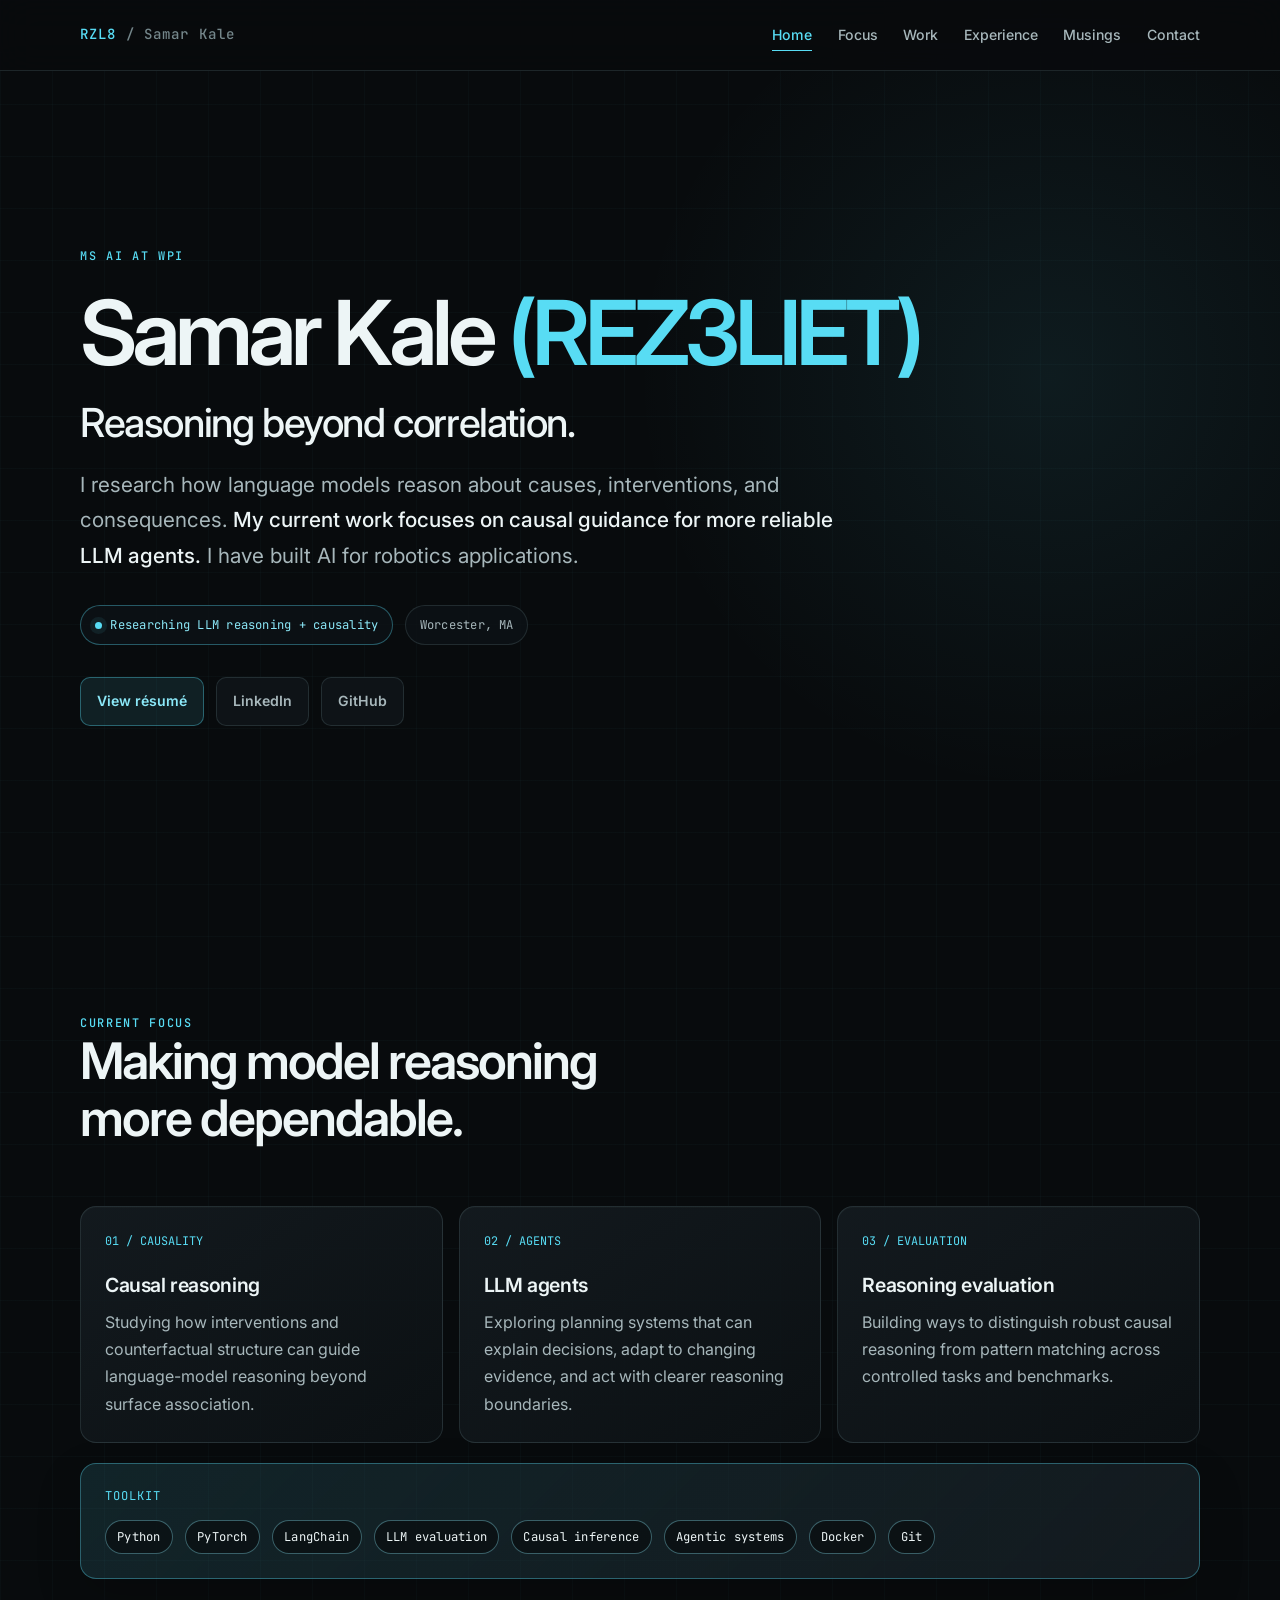
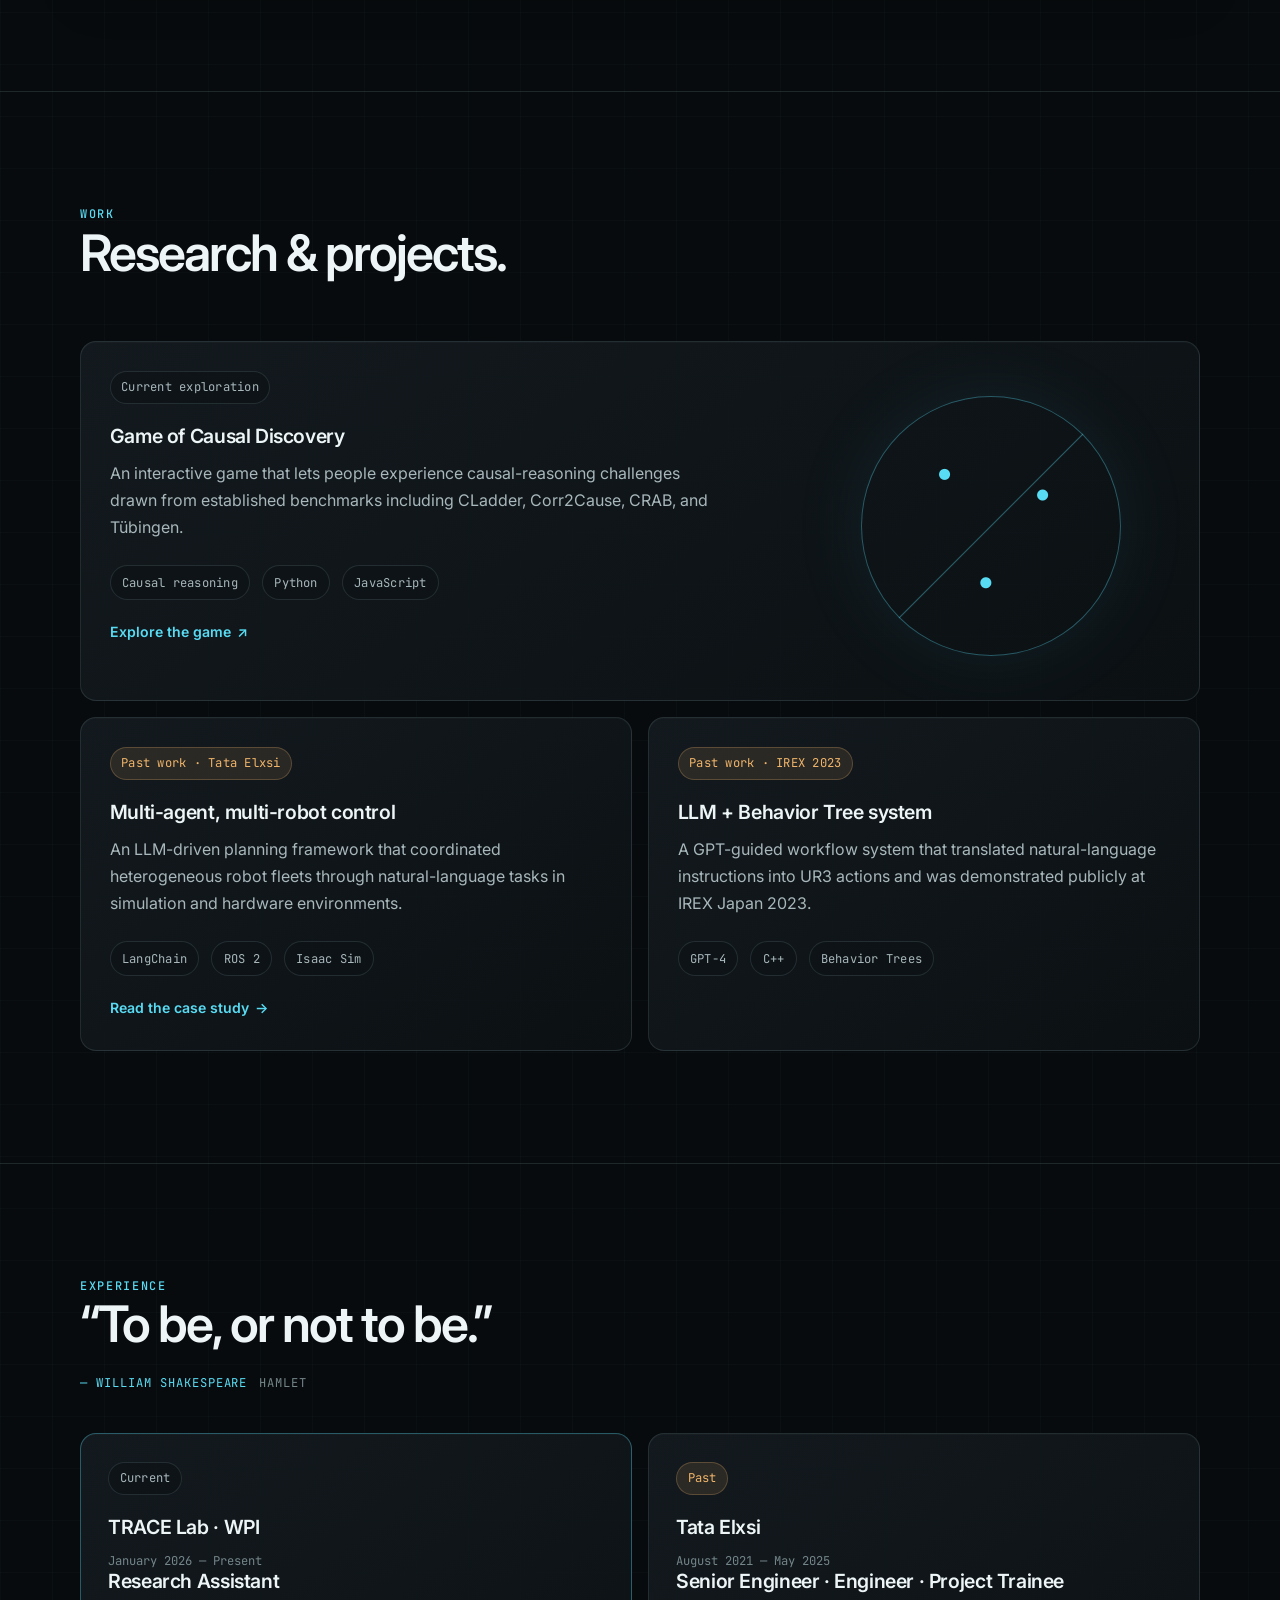
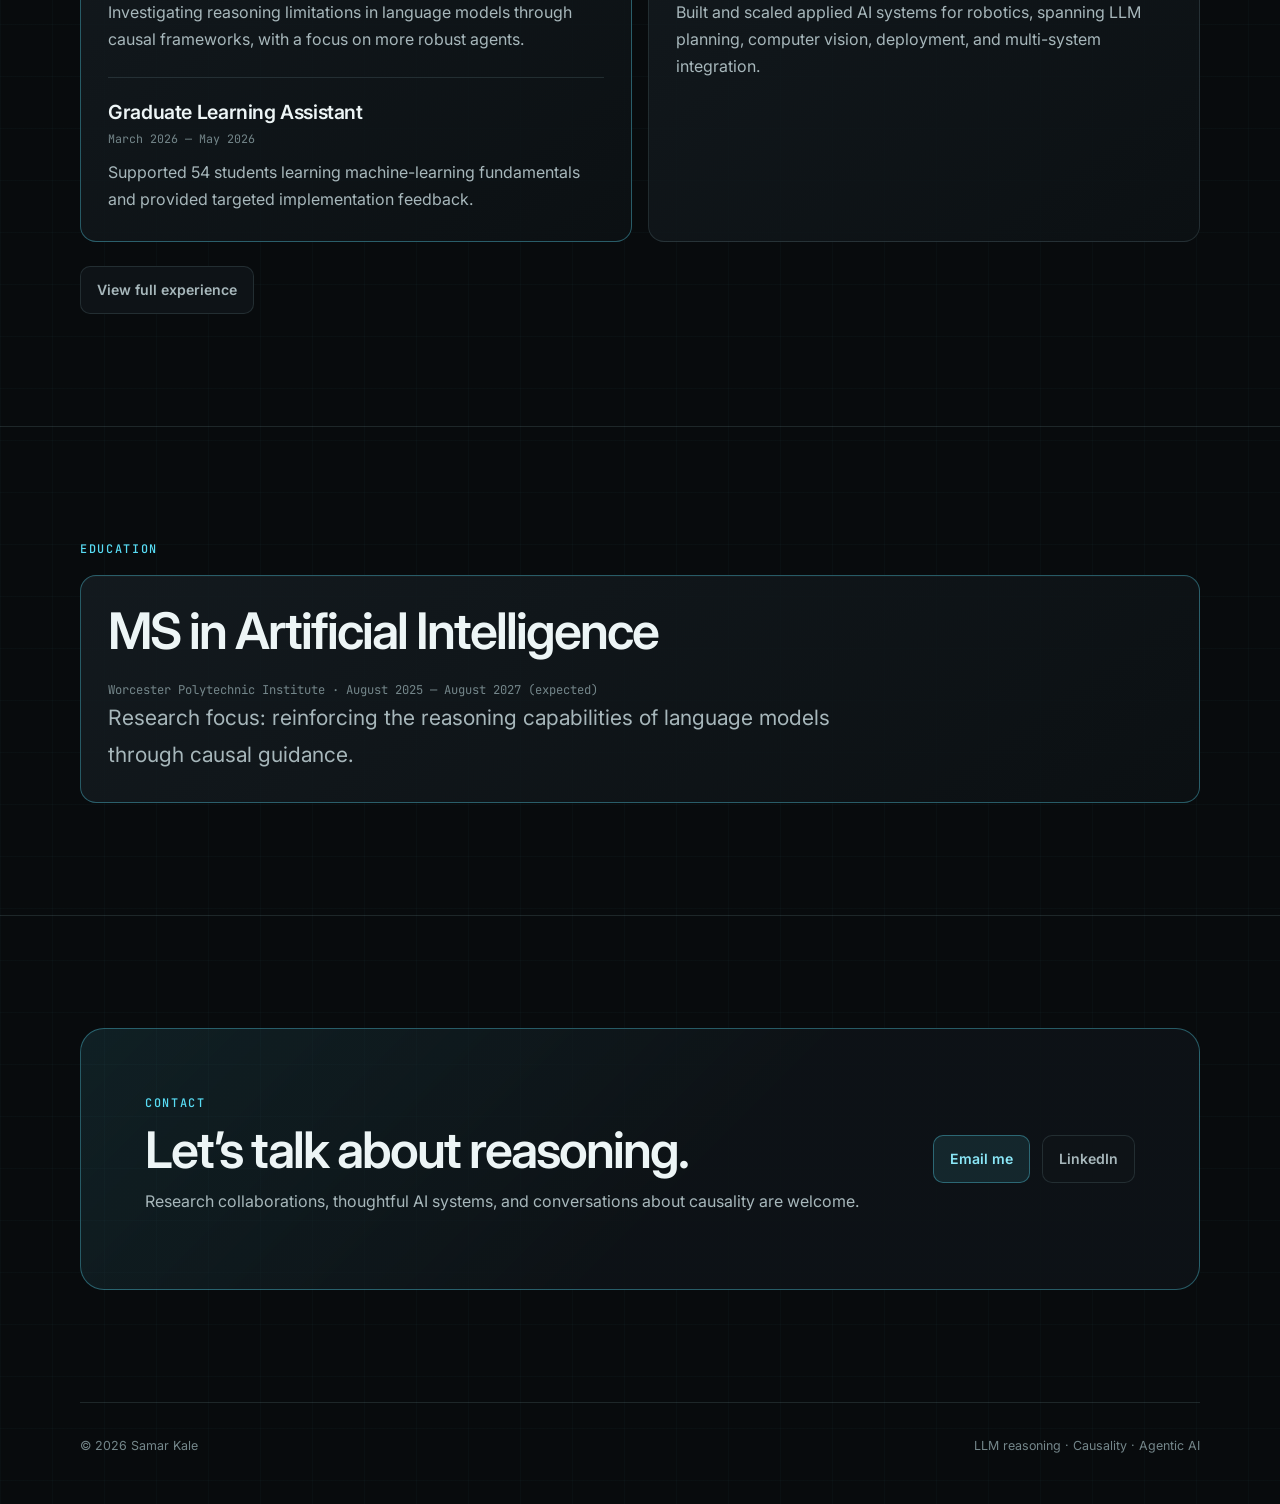
==== commit 7d4a41e0: "Uniform theme and musing update" ====
--- a/index.html
+++ b/index.html
@@ -1,1031 +1,220 @@
 <!DOCTYPE html>
 <html lang="en">
 <head>
-    <meta charset="UTF-8">
-    <meta name="viewport" content="width=device-width, initial-scale=1.0">
-    <title>Samar Kale (REZ3LIET) - Portfolio</title>
-    <link href="https://fonts.googleapis.com/css2?family=Inter:wght@300;400;500;600;700&display=swap" rel="stylesheet">
-    <style>
-        * {
-            margin: 0;
-            padding: 0;
-            box-sizing: border-box;
-        }
-
-        html {
-            scroll-behavior: smooth;
-        }
-
-        body {
-            font-family: 'Inter', -apple-system, BlinkMacSystemFont, sans-serif;
-            background: #0a0a0a;
-            color: #e0e0e0;
-            line-height: 1.6;
-            overflow-x: hidden;
-        }
-
-        .bg-grid {
-            position: fixed;
-            top: 0;
-            left: 0;
-            width: 100%;
-            height: 100%;
-            background-image: 
-                linear-gradient(rgba(0, 212, 255, 0.03) 1px, transparent 1px),
-                linear-gradient(90deg, rgba(0, 212, 255, 0.03) 1px, transparent 1px);
-            background-size: 50px 50px;
-            pointer-events: none;
-            z-index: 0;
-        }
-
-        .container {
-            position: relative;
-            z-index: 1;
-            max-width: 1100px;
-            margin: 0 auto;
-            padding: 40px 20px;
-        }
-
-        .navbar {
-            position: sticky;
-            top: 0;
-            z-index: 100;
-            background: rgba(10, 10, 10, 0.95);
-            backdrop-filter: blur(12px);
-            border-bottom: 1px solid #2a2a2a;
-        }
-
-        .nav-container {
-            max-width: 1100px;
-            margin: 0 auto;
-            padding: 18px 20px;
-            display: flex;
-            align-items: center;
-            justify-content: space-between;
-        }
-
-        .nav-logo {
-            font-weight: 700;
-            font-size: 1.2rem;
-            color: #00d4ff;
-            text-decoration: none;
-            transition: all 0.3s ease;
-            z-index: 102;
-        }
-
-        .nav-logo:hover {
-            text-shadow: 0 0 20px rgba(0, 212, 255, 0.6);
-        }
-
-        .nav-links {
-            display: flex;
-            gap: 30px;
-            transition: all 0.3s ease;
-        }
-
-        .nav-links a {
-            color: #b0b0b0;
-            text-decoration: none;
-            font-size: 0.95rem;
-            font-weight: 500;
-            transition: all 0.3s ease;
-            position: relative;
-        }
-
-        .nav-links a::after {
-            content: '';
-            position: absolute;
-            bottom: -5px;
-            left: 0;
-            width: 0;
-            height: 2px;
-            background: #00d4ff;
-            transition: width 0.3s ease;
-        }
-
-        .nav-links a:hover {
-            color: #00d4ff;
-        }
-
-        .nav-links a:hover::after {
-            width: 100%;
-        }
-
-        .hamburger {
-            display: none;
-            flex-direction: column;
-            gap: 5px;
-            cursor: pointer;
-            z-index: 102;
-            padding: 5px;
-        }
-
-        .hamburger span {
-            width: 25px;
-            height: 3px;
-            background: #00d4ff;
-            border-radius: 2px;
-            transition: all 0.3s ease;
-        }
-
-        .hamburger.active span:nth-child(1) {
-            transform: rotate(45deg) translate(8px, 8px);
-        }
-
-        .hamburger.active span:nth-child(2) {
-            opacity: 0;
-        }
-
-        .hamburger.active span:nth-child(3) {
-            transform: rotate(-45deg) translate(7px, -7px);
-        }
-
-        header {
-            min-height: 60vh;
-            display: flex;
-            flex-direction: column;
-            justify-content: center;
-            padding: 80px 0;
-            text-align: center;
-        }
-
-        h1 {
-            font-size: 3.5rem;
-            font-weight: 700;
-            margin-bottom: 15px;
-            animation: fadeInUp 0.8s ease;
-        }
-
-        .name {
-            color: #e0e0e0;
-        }
-
-        .brand {
-            color: #00d4ff;
-        }
-
-        .pronunciation {
-            color: #b0b0b0;
-            font-weight: 400;
-            font-size: 0.8em;
-        }
-
-        .subtitle {
-            font-size: 1.4rem;
-            color: #00d4ff;
-            font-weight: 500;
-            margin-bottom: 25px;
-            animation: fadeInUp 0.8s ease 0.2s backwards;
-        }
-
-        .tagline {
-            font-size: 1.1rem;
-            color: #b0b0b0;
-            max-width: 750px;
-            margin: 0 auto 40px;
-            line-height: 1.8;
-            animation: fadeInUp 0.8s ease 0.4s backwards;
-        }
-
-        @keyframes fadeInUp {
-            from {
-                opacity: 0;
-                transform: translateY(30px);
-            }
-            to {
-                opacity: 1;
-                transform: translateY(0);
-            }
-        }
-
-        .status-bar {
-            display: flex;
-            justify-content: center;
-            align-items: center;
-            gap: 30px;
-            margin: 20px 0 40px;
-            flex-wrap: wrap;
-            animation: fadeInUp 0.8s ease 0.6s backwards;
-        }
-
-        .location {
-            display: flex;
-            align-items: center;
-            gap: 8px;
-            color: #b0b0b0;
-            font-size: 0.95rem;
-        }
-
-        .work-status {
-            display: inline-flex;
-            align-items: center;
-            gap: 8px;
-            background: #b61d1d;
-            /* background: #22C55E; */
-            color: #0a0a0a;
-            font-weight: 600;
-            padding: 8px 18px;
-            border-radius: 25px;
-            font-size: 0.9rem;
-            transition: all 0.3s ease;
-        }
-
-        .work-status:hover {
-            transform: scale(1.05);
-            box-shadow: 0 0 20px rgba(34, 197, 94, 0.4);
-        }
-
-        .status-dot {
-            width: 8px;
-            height: 8px;
-            background: #0a0a0a;
-            border-radius: 50%;
-            animation: pulse 2s infinite;
-        }
-
-        @keyframes pulse {
-            0%, 100% { opacity: 1; }
-            50% { opacity: 0.5; }
-        }
-
-        .quick-links {
-            display: flex;
-            gap: 15px;
-            flex-wrap: wrap;
-            justify-content: center;
-            animation: fadeInUp 0.8s ease 0.8s backwards;
-        }
-
-        .quick-links a {
-            display: inline-flex;
-            align-items: center;
-            gap: 8px;
-            padding: 12px 24px;
-            background: transparent;
-            border: 2px solid #2a2a2a;
-            color: #e0e0e0;
-            text-decoration: none;
-            border-radius: 8px;
-            transition: all 0.3s ease;
-            font-weight: 500;
-        }
-
-        .quick-links a:hover {
-            border-color: #00d4ff;
-            background: rgba(0, 212, 255, 0.1);
-            transform: translateY(-3px);
-            box-shadow: 0 8px 20px rgba(0, 212, 255, 0.2);
-        }
-
-        .quick-links a svg {
-            width: 18px;
-            height: 18px;
-        }
-
-        section {
-            margin-bottom: 100px;
-            scroll-margin-top: 100px;
-        }
-
-        h2 {
-            font-size: 2.2rem;
-            color: #00d4ff;
-            margin-bottom: 40px;
-            text-align: center;
-            font-weight: 700;
-            position: relative;
-            padding-bottom: 15px;
-        }
-
-        h2::after {
-            content: '';
-            position: absolute;
-            bottom: 0;
-            left: 50%;
-            transform: translateX(-50%);
-            width: 60px;
-            height: 3px;
-            background: linear-gradient(90deg, transparent, #00d4ff, transparent);
-        }
-
-        .skills-grid {
-            display: grid;
-            grid-template-columns: repeat(auto-fit, minmax(130px, 1fr));
-            gap: 25px;
-            justify-items: center;
-        }
-
-        .skills-grid .card {
-            display: flex;
-            flex-direction: column;
-            align-items: center;
-            justify-content: center;
-            padding: 25px 15px;
-            background: #1a1a1a;
-            border: 1px solid #2a2a2a;
-            border-radius: 12px;
-            width: 100%;
-            max-width: 150px;
-            transition: all 0.3s ease;
-            opacity: 0;
-            transform: translateY(20px);
-        }
-
-        .skills-grid .card:hover {
-            transform: translateY(-8px);
-            border-color: #00d4ff;
-            box-shadow: 0 8px 25px rgba(0, 212, 255, 0.15);
-            background: #202020;
-        }
-
-        .skills-grid .card svg {
-            margin-bottom: 12px;
-        }
-
-        .skills-grid .card span {
-            font-weight: 600;
-            font-size: 0.9rem;
-            text-align: center;
-            color: #e0e0e0;
-        }
-
-        #projects {
-            max-width: none;
-        }
-
-        .projects-grid {
-            display: grid;
-            grid-template-columns: repeat(auto-fit, minmax(300px, 1fr));
-            gap: 30px;
-            max-width: 1200px;
-            margin: 0 auto;
-        }
-
-        .project-card {
-            background: #1a1a1a;
-            border: 1px solid #2a2a2a;
-            border-radius: 16px;
-            padding: 0;
-            overflow: hidden;
-            transition: all 0.4s ease;
-            cursor: pointer;
-            opacity: 0;
-            transform: translateY(30px);
-        }
-
-        .project-card:hover {
-            border-color: #00d4ff;
-            transform: translateY(-10px);
-            box-shadow: 0 12px 40px rgba(0, 212, 255, 0.2);
-        }
-
-        .project-card img {
-            width: 100%;
-            height: 200px;
-            object-fit: cover;
-            transition: transform 0.4s ease;
-        }
-
-        .project-card:hover img {
-            transform: scale(1.05);
-        }
-
-        .project-content {
-            padding: 25px;
-        }
-
-        .project-title {
-            font-size: 1.4rem;
-            color: #ffffff;
-            margin-bottom: 12px;
-            font-weight: 600;
-            display: flex;
-            align-items: center;
-            gap: 8px;
-            flex-wrap: wrap;
-        }
-
-        .project-title svg {
-            transition: all 0.3s ease;
-        }
-
-        .project-title svg:hover {
-            transform: scale(1.1);
-        }
-
-        .project-desc {
-            color: #b0b0b0;
-            margin-bottom: 20px;
-            font-size: 0.95rem;
-            line-height: 1.6;
-        }
-
-        .tech-stack {
-            display: flex;
-            gap: 8px;
-            flex-wrap: wrap;
-        }
-
-        .tech-tag {
-            background: transparent;
-            border: 1px solid #00d4ff;
-            padding: 5px 14px;
-            border-radius: 15px;
-            font-size: 0.8rem;
-            color: #00d4ff;
-            font-weight: 500;
-            transition: all 0.3s ease;
-        }
-
-        .project-card:hover .tech-tag {
-            background: #00d4ff;
-            color: #0a0a0a;
-        }
-
-        .experience-toggle {
-            display: flex;
-            justify-content: center;
-            gap: 15px;
-            margin-bottom: 40px;
-            flex-wrap: wrap;
-        }
-
-        .toggle-btn {
-            padding: 10px 30px;
-            background: #1a1a1a;
-            border: 2px solid #2a2a2a;
-            color: #b0b0b0;
-            cursor: pointer;
-            border-radius: 25px;
-            font-size: 0.95rem;
-            font-weight: 600;
-            transition: all 0.3s ease;
-            font-family: 'Inter', sans-serif;
-        }
-
-        .toggle-btn:hover {
-            color: #00d4ff;
-            border-color: #00d4ff;
-        }
-
-        .toggle-btn.active {
-            background: #00d4ff;
-            color: #0a0a0a;
-            border-color: #00d4ff;
-        }
-
-        .timeline.experience-group {
-            display: none;
-            grid-template-columns: repeat(auto-fit, minmax(280px, 1fr));
-            gap: 25px;
-        }
-
-        .timeline.experience-group.active {
-            display: grid;
-        }
-
-        .timeline-card {
-            background: #1a1a1a;
-            border: 1px solid #2a2a2a;
-            border-radius: 12px;
-            padding: 30px;
-            transition: all 0.3s ease;
-            position: relative;
-            overflow: hidden;
-        }
-
-        .timeline-card::before {
-            content: '';
-            position: absolute;
-            top: 0;
-            left: 0;
-            width: 4px;
-            height: 100%;
-            background: linear-gradient(180deg, #00d4ff, transparent);
-            opacity: 0;
-            transition: opacity 0.3s ease;
-        }
-
-        .timeline-card:hover {
-            border-color: #00d4ff;
-            transform: translateY(-5px);
-            box-shadow: 0 8px 25px rgba(0, 212, 255, 0.15);
-        }
-
-        .timeline-card:hover::before {
-            opacity: 1;
-        }
-
-        .timeline-company {
-            font-size: 1.4rem;
-            color: #ffffff;
-            margin-bottom: 8px;
-            font-weight: 600;
-        }
-
-        .timeline-period {
-            color: #888;
-            font-size: 0.9rem;
-            margin-bottom: 15px;
-        }
-
-        .timeline-role {
-            color: #b0b0b0;
-            font-size: 0.95rem;
-            line-height: 1.7;
-        }
-
-        .contact-section {
-            text-align: center;
-            padding: 60px 30px;
-            background: #1a1a1a;
-            border-radius: 16px;
-            border: 1px solid #2a2a2a;
-        }
-
-        .contact-email {
-            font-size: 1.5rem;
-            color: #00d4ff;
-            text-decoration: none;
-            display: inline-block;
-            margin-bottom: 25px;
-            font-weight: 600;
-            transition: all 0.3s ease;
-            word-break: break-all;
-        }
-
-        .contact-email:hover {
-            text-shadow: 0 0 20px rgba(0, 212, 255, 0.6);
-            transform: scale(1.05);
-        }
-
-        .social-links {
-            display: flex;
-            justify-content: center;
-            gap: 25px;
-            flex-wrap: wrap;
-        }
-
-        .social-links a {
-            color: #b0b0b0;
-            text-decoration: none;
-            font-size: 0.95rem;
-            font-weight: 500;
-            transition: all 0.3s ease;
-        }
-
-        .social-links a:hover {
-            color: #00d4ff;
-        }
-
-        footer {
-            text-align: center;
-            padding: 40px 20px;
-            color: #666;
-            font-size: 0.9rem;
-            border-top: 1px solid #2a2a2a;
-            margin-top: 60px;
-        }
-
-        @media (max-width: 768px) {
-            .hamburger {
-                display: flex;
-            }
-
-            .nav-links {
-                position: fixed;
-                top: 0;
-                right: -100%;
-                width: 70%;
-                max-width: 300px;
-                height: 100vh;
-                background: rgba(10, 10, 10, 0.98);
-                backdrop-filter: blur(12px);
-                flex-direction: column;
-                padding: 80px 30px 30px;
-                gap: 25px;
-                border-left: 1px solid #2a2a2a;
-                box-shadow: -5px 0 20px rgba(0, 0, 0, 0.5);
-            }
-
-            .nav-links.active {
-                right: 0;
-            }
-
-            .nav-links a {
-                font-size: 1.1rem;
-                padding: 10px 0;
-            }
-
-            h1 {
-                font-size: 2rem;
-                line-height: 1.3;
-            }
-
-            h1.name {
-                font-size: 1.5rem;
-            }
-
-            h1.brand {
-                font-size: 2.2rem;
-            }
-
-            .pronunciation {
-                font-size: 0.7em;
-                display: block;
-                margin-top: 5px;
-            }
-
-            .subtitle {
-                font-size: 1rem;
-            }
-
-            .tagline {
-                font-size: 1rem;
-                padding: 0 10px;
-            }
-
-            .status-bar {
-                flex-direction: column;
-                gap: 15px;
-            }
-
-            .quick-links {
-                flex-direction: column;
-                width: 100%;
-                padding: 0 20px;
-            }
-
-            .quick-links a {
-                justify-content: center;
-                width: 100%;
-            }
-
-            h2 {
-                font-size: 1.8rem;
-            }
-
-            .skills-grid {
-                grid-template-columns: repeat(auto-fit, minmax(100px, 1fr));
-                gap: 15px;
-            }
-
-            .projects-grid {
-                grid-template-columns: 1fr;
-                gap: 20px;
-            }
-
-            .timeline.experience-group {
-                grid-template-columns: 1fr;
-            }
-
-            .contact-email {
-                font-size: 1.2rem;
-            }
-
-            .container {
-                padding: 30px 15px;
-            }
-
-            section {
-                margin-bottom: 60px;
-            }
-        }
-
-        @media (max-width: 480px) {
-            h1.brand {
-                font-size: 1.8rem;
-            }
-
-            .nav-links {
-                width: 85%;
-            }
-
-            .quick-links a {
-                padding: 10px 16px;
-                font-size: 0.9rem;
-            }
-        }
-    </style>
+  <meta charset="UTF-8">
+  <meta name="viewport" content="width=device-width, initial-scale=1.0">
+  <meta name="description" content="Samar Kale researches causal reasoning in language models and builds reliable agentic AI systems.">
+  <meta name="theme-color" content="#080b0d">
+  <title>Samar Kale — LLM Reasoning &amp; Causality</title>
+  <link rel="stylesheet" href="theme.css">
+  <script src="site.js" defer></script>
 </head>
 <body>
-    <div class="bg-grid"></div>
-
-    <nav class="navbar">
-        <div class="nav-container">
-            <a href="#home" class="nav-logo">RZL8</a>
-            <div class="hamburger" id="hamburger">
-                <span></span>
-                <span></span>
-                <span></span>
-            </div>
-            <div class="nav-links" id="navLinks">
-                <a href="#home">Home</a>
-                <a href="musings.html">Musings</a>
-                <a href="#skills">Skills</a>
-                <a href="#projects">Projects</a>
-                <a href="#experience">Experience</a>
-                <a href="#contact">Contact</a>
-            </div>
-        </div>
-    </nav>
-
-    <div class="container">
-        <header id="home">
-            <h1> <span class="name">Samar Kale </span><span class="brand">(REZ3LIET)</span> </h1>
-            <!-- <h1 class="brand">REZ3LIET</span></h1> -->
-            <!-- <h1 class="brand">REZ3LIET <span class="pronunciation">(Ray-Zee-Lee-8)</span></h1> -->
-            <div class="subtitle">MS AI @ WPI | AI | Robotics | Causal LLM</div>
-            
-            <div class="status-bar">
-                <div class="location">
-                    <span>📍</span> Worcester, MA
-                </div>
-                <div class="work-status">
-                    <span class="status-dot"></span> Researching
-                </div>
-            </div>
-
-            <p class="tagline">
-               3 years shipping multi-robot systems at Tata Elxsi, now at WPI researching causal reasoning in LLMs.
-            <b>Building agents that don't just plan, they understand consequences.</b>
-            </p>
-
-            <div class="quick-links">
-                <a href="resume.pdf" target="_blank">
-                    <svg xmlns="http://www.w3.org/2000/svg" viewBox="0 0 384 512" fill="currentColor">
-                        <path d="M64 464c-8.8 0-16-7.2-16-16V64c0-8.8 7.2-16 16-16H224v80c0 17.7 14.3 32 32 32h80V448c0 8.8-7.2 16-16 16H64zM64 0C28.7 0 0 28.7 0 64V448c0 35.3 28.7 64 64 64H320c35.3 0 64-28.7 64-64V154.5c0-17-6.7-33.3-18.7-45.3L274.7 18.7C262.7 6.7 246.5 0 229.5 0H64zm56 256c-13.3 0-24 10.7-24 24s10.7 24 24 24H264c13.3 0 24-10.7 24-24s-10.7-24-24-24H120zm0 96c-13.3 0-24 10.7-24 24s10.7 24 24 24H264c13.3 0 24-10.7 24-24s-10.7-24-24-24H120z"/>
-                    </svg>
-                    Resume
-                </a>
-                <a href="https://www.linkedin.com/in/samar-kale/" target="_blank">
-                    <svg xmlns="http://www.w3.org/2000/svg" viewBox="0 0 448 512" fill="currentColor">
-                        <path d="M100.28 448H7.4V148.9h92.88zM53.79 108.1C24.09 108.1 0 83.5 0 54a53.79 53.79 0 0 1 107.58 0c0 29.5-24.1 54.1-53.79 54.1zM447.9 448h-92.68V302.4c0-34.7-.7-79.2-48.29-79.2-48.29 0-55.69 37.7-55.69 76.7V448h-92.78V148.9h89.08v40.8h1.3c12.4-23.5 42.69-48.3 87.88-48.3 94 0 111.28 61.9 111.28 142.3V448z"/>
-                    </svg>
-                    LinkedIn
-                </a>
-                <a href="https://github.com/REZ3LIET" target="_blank">
-                    <svg xmlns="http://www.w3.org/2000/svg" viewBox="0 0 496 512" fill="currentColor">
-                        <path d="M165.9 397.4c0 2-2.3 3.6-5.2 3.6-3.3.3-5.6-1.3-5.6-3.6 0-2 2.3-3.6 5.2-3.6 3-.3 5.6 1.3 5.6 3.6zm-31.1-4.5c-.7 2 1.3 4.3 4.3 4.9 2.6 1 5.6 0 6.2-2s-1.3-4.3-4.3-5.2c-2.6-.7-5.5.3-6.2 2.3zm44.2-1.7c-2.9.7-4.9 2.6-4.6 4.9.3 2 2.9 3.3 5.9 2.6 2.9-.7 4.9-2.6 4.6-4.6-.3-1.9-3-3.2-5.9-2.9zM244.8 8C106.1 8 0 113.3 0 252c0 110.9 69.8 205.8 169.5 239.2 12.8 2.3 17.3-5.6 17.3-12.1 0-6.2-.3-40.4-.3-61.4 0 0-70 15-84.7-29.8 0 0-11.4-29.1-27.8-36.6 0 0-22.9-15.7 1.6-15.4 0 0 24.9 2 38.6 25.8 21.9 38.6 58.6 27.5 72.9 20.9 2.3-16 8.8-27.1 16-33.7-55.9-6.2-112.3-14.3-112.3-110.5 0-27.5 7.6-41.3 23.6-58.9-2.6-6.5-11.1-33.3 2.6-67.9 20.9-6.5 69 27 69 27 20-5.6 41.5-8.5 62.8-8.5s42.8 2.9 62.8 8.5c0 0 48.1-33.6 69-27 13.7 34.7 5.2 61.4 2.6 67.9 16 17.7 25.8 31.5 25.8 58.9 0 96.5-58.9 104.2-114.8 110.5 9.2 7.9 17 22.9 17 46.4 0 33.7-.3 75.4-.3 83.6 0 6.5 4.6 14.4 17.3 12.1C428.2 457.8 496 362.9 496 252 496 113.3 383.5 8 244.8 8zM97.2 352.9c-1.3 1-1 3.3.7 5.2 1.6 1.6 3.9 2.3 5.2 1 1.3-1 1-3.3-.7-5.2-1.6-1.6-3.9-2.3-5.2-1zm-10.8-8.1c-.7 1.3.3 2.9 2.3 3.9 1.6 1 3.6.7 4.3-.7.7-1.3-.3-2.9-2.3-3.9-2-.6-3.6-.3-4.3.7zm32.4 35.6c-1.6 1.3-1 4.3 1.3 6.2 2.3 2.3 5.2 2.6 6.5 1 1.3-1.3.7-4.3-1.3-6.2-2.2-2.3-5.2-2.6-6.5-1zm-11.4-14.7c-1.6 1-1.6 3.6 0 5.9 1.6 2.3 4.3 3.3 5.6 2.3 1.6-1.3 1.6-3.9 0-6.2-1.4-2.3-4-3.3-5.6-2z"/>
-                    </svg>
-                    GitHub
-                </a>
-                <a href="mailto:ks.samar.kale@gmail.com">
-                    <svg xmlns="http://www.w3.org/2000/svg" viewBox="0 0 512 512" fill="currentColor">
-                        <path d="M48 64C21.5 64 0 85.5 0 112c0 15.1 7.1 29.3 19.2 38.4L236.8 313.6c11.4 8.5 27 8.5 38.4 0L492.8 150.4c12.1-9.1 19.2-23.3 19.2-38.4c0-26.5-21.5-48-48-48H48zM0 176V384c0 35.3 28.7 64 64 64H448c35.3 0 64-28.7 64-64V176L294.4 339.2c-22.8 17.1-54 17.1-76.8 0L0 176z"/>
-                    </svg>
-                    Email
-                </a>
-            </div>
-        </header>
-
-        <section id="skills">
-            <h2>Skills & Technologies</h2>
-            <div class="skills-grid">
-                <div class="card">
-                    <svg xmlns="http://www.w3.org/2000/svg" viewBox="0 0 128 128" width="60" height="60">
-                        <linearGradient id="python-a" gradientUnits="userSpaceOnUse" x1="70.252" y1="1237.476" x2="170.659" y2="1151.089" gradientTransform="matrix(.563 0 0 -.568 -29.215 707.817)"><stop offset="0" stop-color="#5A9FD4"/><stop offset="1" stop-color="#306998"/></linearGradient><linearGradient id="python-b" gradientUnits="userSpaceOnUse" x1="209.474" y1="1098.811" x2="173.62" y2="1149.537" gradientTransform="matrix(.563 0 0 -.568 -29.215 707.817)"><stop offset="0" stop-color="#FFD43B"/><stop offset="1" stop-color="#FFE873"/></linearGradient><path fill="url(#python-a)" d="M63.391 1.988c-4.222.02-8.252.379-11.8 1.007-10.45 1.846-12.346 5.71-12.346 12.837v9.411h24.693v3.137H29.977c-7.176 0-13.46 4.313-15.426 12.521-2.268 9.405-2.368 15.275 0 25.096 1.755 7.311 5.947 12.519 13.124 12.519h8.491V67.234c0-8.151 7.051-15.34 15.426-15.34h24.665c6.866 0 12.346-5.654 12.346-12.548V15.833c0-6.693-5.646-11.72-12.346-12.837-4.244-.706-8.645-1.027-12.866-1.008zM50.037 9.557c2.55 0 4.634 2.117 4.634 4.721 0 2.593-2.083 4.69-4.634 4.69-2.56 0-4.633-2.097-4.633-4.69-.001-2.604 2.073-4.721 4.633-4.721z" transform="translate(0 10.26)"/><path fill="url(#python-b)" d="M91.682 28.38v10.966c0 8.5-7.208 15.655-15.426 15.655H51.591c-6.756 0-12.346 5.783-12.346 12.549v23.515c0 6.691 5.818 10.628 12.346 12.547 7.816 2.297 15.312 2.713 24.665 0 6.216-1.801 12.346-5.423 12.346-12.547v-9.412H63.938v-3.138h37.012c7.176 0 9.852-5.005 12.348-12.519 2.578-7.735 2.467-15.174 0-25.096-1.774-7.145-5.161-12.521-12.348-12.521h-9.268zM77.809 87.927c2.561 0 4.634 2.097 4.634 4.692 0 2.602-2.074 4.719-4.634 4.719-2.55 0-4.633-2.117-4.633-4.719 0-2.595 2.083-4.692 4.633-4.692z" transform="translate(0 10.26)"/>
-                    </svg>
-                    <span>Python3</span>
-                </div>
-                <div class="card">
-                    <svg xmlns="http://www.w3.org/2000/svg" viewBox="0 0 128 128" width="60" height="60">
-                        <path fill="#EE4C2C" d="M100.1 38.3l-9.2 9.2c15.1 15.1 15.1 39.4 0 54.3-15.1 15.1-39.4 15.1-54.3 0-15.1-15.1-15.1-39.4 0-54.3l24-24 3.4-3.4V2L27.8 38.2C7.7 58.3 7.7 90.8 27.8 111s52.6 20.1 72.4 0c20.1-20.2 20.1-52.5-.1-72.7z"/><circle fill="#EE4C2C" transform="rotate(-88.939 82.069 29.398) scale(.99997)" cx="82.1" cy="29.4" r="6.7"/>
-                    </svg>
-                    <span>PyTorch</span>
-                </div>
-                <div class="card">
-                    <svg xmlns="http://www.w3.org/2000/svg" viewBox="0 0 128 128" width="60" height="60">
-                        <path fill="#3A4D54" d="M73.8 50.8h11.3v11.5h5.7c2.6 0 5.3-.5 7.8-1.3 1.2-.4 2.6-1 3.8-1.7-1.6-2.1-2.4-4.7-2.6-7.3-.3-3.5.4-8.1 2.8-10.8l1.2-1.4 1.4 1.1c3.6 2.9 6.5 6.8 7.1 11.4 4.3-1.3 9.3-1 13.1 1.2l1.5.9-.8 1.6c-3.2 6.2-9.9 8.2-16.4 7.8-9.8 24.3-31 35.8-56.8 35.8-13.3 0-25.5-5-32.5-16.8l-.1-.2-1-2.1c-2.4-5.2-3.1-10.9-2.6-16.6l.2-1.7h9.6V50.8h11.3V39.6h22.5V28.3h13.5v22.5z"/>
-                    </svg>
-                    <span>Docker</span>
-                </div>
-                <div class="card">
-                    <svg xmlns="http://www.w3.org/2000/svg" viewBox="0 0 128 128" width="60" height="60">
-                        <path fill="#F34F29" d="M124.737 58.378L69.621 3.264c-3.172-3.174-8.32-3.174-11.497 0L46.68 14.71l14.518 14.518c3.375-1.139 7.243-.375 9.932 2.314 2.703 2.706 3.461 6.607 2.294 9.993l13.992 13.993c3.385-1.167 7.292-.413 9.994 2.295 3.78 3.777 3.78 9.9 0 13.679a9.673 9.673 0 01-13.683 0 9.677 9.677 0 01-2.105-10.521L68.574 47.933l-.002 34.341a9.708 9.708 0 012.559 1.828c3.778 3.777 3.778 9.898 0 13.683-3.779 3.777-9.904 3.777-13.679 0-3.778-3.784-3.778-9.905 0-13.683a9.65 9.65 0 013.167-2.11V47.333a9.581 9.581 0 01-3.167-2.111c-2.862-2.86-3.551-7.06-2.083-10.576L41.056 20.333 3.264 58.123a8.133 8.133 0 000 11.5l55.117 55.114c3.174 3.174 8.32 3.174 11.499 0l54.858-54.858a8.135 8.135 0 00-.001-11.501z"/>
-                    </svg>
-                    <span>Git</span>
-                </div>
-                <div class="card">
-                    <svg xmlns="http://www.w3.org/2000/svg" viewBox="0 0 128 128" width="60" height="60">
-                        <path d="M112.871 66.602c9.004 5.277 15.055 15.027 15.074 26.191.032 16.805-13.617 30.453-30.48 30.48-16.863.032-30.559-13.57-30.59-30.375-.02-11.164 5.996-20.933 14.984-26.246l8.774 14.778c.219.37.094.847-.262 1.09-3.32 2.25-5.496 6.046-5.488 10.347.012 6.895 5.633 12.477 12.55 12.461 6.919-.012 12.516-5.61 12.504-12.504-.007-4.3-2.195-8.09-5.523-10.328-.355-.242-.484-.719-.266-1.09zm0 0" fill="#128dff"/><path d="M45.477 66.422a30.495 30.495 0 00-14.907-3.867C13.703 62.555.035 76.18.035 92.985c0 16.804 13.668 30.43 30.535 30.43 16.946 0 30.95-14.337 30.524-31.212H43.906c-.453 0-.808.383-.812.832-.043 6.723-5.672 12.434-12.524 12.434-6.922 0-12.527-5.59-12.527-12.485 0-6.894 5.605-12.484 12.527-12.484 1.809 0 3.532.383 5.086 1.074.383.168.836.04 1.047-.316zm0 0" fill="#8bda67"/><path d="M47.945 61.648c-8.992-5.293-15.027-15.054-15.027-26.218C32.918 18.625 46.59 5 63.453 5s30.535 13.625 30.535 30.43c0 11.164-6.035 20.925-15.027 26.218L70.21 46.86c-.219-.37-.094-.847.266-1.09 3.32-2.246 5.503-6.039 5.503-10.34 0-6.894-5.609-12.484-12.527-12.484-6.918 0-12.527 5.59-12.527 12.485 0 4.3 2.183 8.093 5.504 10.34.36.242.484.718.265 1.09zm0 0" fill="#ff2a44"/>
-                    </svg>
-                    <span>OpenCV</span>
-                </div>
-                <div class="card">
-                    <svg xmlns="http://www.w3.org/2000/svg" viewBox="0 0 128 128" width="60" height="60">
-                        <path fill="#00599c" d="M118.766 95.82c.89-1.543 1.441-3.28 1.441-4.843V36.78c0-1.558-.55-3.297-1.441-4.84l-55.32 31.94Zm0 0"/>
-                        <path fill="#004482" d="m68.36 126.586 46.933-27.094c1.352-.781 2.582-2.129 3.473-3.672l-55.32-31.94L8.12 95.82c.89 1.543 2.121 2.89 3.473 3.672l46.933 27.094c2.703 1.562 7.13 1.562 9.832 0Zm0 0"/>
-                        <path fill="#659ad2" d="M118.766 31.941c-.891-1.546-2.121-2.894-3.473-3.671L68.359 1.172c-2.703-1.563-7.129-1.563-9.832 0L11.594 28.27C8.89 29.828 6.68 33.66 6.68 36.78v54.196c0 1.562.55 3.3 1.441 4.843L63.445 63.88Zm0 0"/>
-                        <path fill="#fff" d="M63.445 26.035c-20.867 0-37.843 16.977-37.843 37.844s16.976 37.844 37.843 37.844c13.465 0 26.024-7.247 32.77-18.91L79.84 73.335c-3.38 5.84-9.66 9.465-16.395 9.465-10.433 0-18.922-8.488-18.922-18.922 0-10.434 8.49-18.922 18.922-18.922 6.73 0 13.017 3.629 16.39 9.465l16.38-9.477c-6.75-11.664-19.305-18.91-32.77-18.91zM92.88 57.57v4.207h-4.207v4.203h4.207v4.207h4.203V65.98h4.203v-4.203h-4.203V57.57H92.88zm15.766 0v4.207h-4.204v4.203h4.204v4.207h4.207V65.98h4.203v-4.203h-4.203V57.57h-4.207z"/>
-                    </svg>
-                    <span>C++</span>
-                </div>
-                <div class="card">
-                    <svg xmlns="http://www.w3.org/2000/svg" viewBox="0 0 128 128" width="60" height="60">
-                        <path style="fill:#22314e" d="M33.875 22.45c0 6.898-5.418 12.488-12.102 12.488-6.683 0-12.101-5.59-12.101-12.489 0-6.894 5.418-12.484 12.101-12.484 6.684 0 12.102 5.59 12.102 12.484Zm0 42.55c0 6.895-5.418 12.484-12.102 12.484-6.683 0-12.101-5.59-12.101-12.484 0-6.895 5.418-12.484 12.101-12.484 6.684 0 12.102 5.59 12.102 12.484Zm0 42.55c0 6.895-5.418 12.485-12.102 12.485-6.683 0-12.101-5.59-12.101-12.484 0-6.895 5.418-12.489 12.101-12.489 6.684 0 12.102 5.594 12.102 12.489ZM76.102 65c0 6.895-5.418 12.484-12.102 12.484S51.898 71.894 51.898 65c0-6.895 5.418-12.484 12.102-12.484S76.102 58.106 76.102 65Zm0-42.55c0 6.898-5.418 12.488-12.102 12.488s-12.102-5.59-12.102-12.489c0-6.894 5.418-12.484 12.102-12.484s12.102 5.59 12.102 12.484ZM118.328 65c0 6.895-5.418 12.484-12.101 12.484-6.684 0-12.102-5.59-12.102-12.484 0-6.895 5.422-12.484 12.102-12.484 6.683 0 12.101 5.59 12.101 12.484Zm0-42.55c0 6.898-5.418 12.488-12.101 12.488-6.684 0-12.102-5.59-12.102-12.489 0-6.894 5.422-12.484 12.102-12.484 6.683 0 12.101 5.59 12.101 12.484Zm0 85.1c0 6.895-5.418 12.485-12.101 12.485-6.684 0-12.102-5.59-12.102-12.484 0-6.895 5.422-12.489 12.102-12.489 6.683 0 12.101 5.594 12.101 12.489Zm-42.226 0c0 6.895-5.418 12.485-12.102 12.485s-12.102-5.59-12.102-12.484c0-6.895 5.418-12.489 12.102-12.489s12.102 5.594 12.102 12.489Zm0 0"/>
-                    </svg>
-                    <span>ROS2</span>
-                </div>
-            </div>
-        </section>
-
-        <section id="projects">
-            <h2>Featured Projects</h2>
-            <div class="projects-grid">
-                <div class="project-card">
-                    <img src="https://raw.githubusercontent.com/REZ3LIET/Game_Causal_Discovery/refs/heads/main/images/graph.png" alt="github">
-                    <div class="project-content">
-                        <div class="project-title">
-                            Game of Causal Discovery
-                            <a href="https://causaldiscoverygame.vercel.app/" target="_blank">
-                                <!-- <svg xmlns="http://www.w3.org/2000/svg" viewBox="0 0 128 128" width="18" height="18" fill="#00d4ff" style="display: inline; vertical-align: middle;">
-                                    <path fill-rule="evenodd" clip-rule="evenodd" d="M64 5.103c-33.347 0-60.388 27.035-60.388 60.388 0 26.682 17.303 49.317 41.297 57.303 3.017.56 4.125-1.31 4.125-2.905 0-1.44-.056-6.197-.082-11.243-16.8 3.653-20.345-7.125-20.345-7.125-2.747-6.98-6.705-8.836-6.705-8.836-5.48-3.748.413-3.67.413-3.67 6.063.425 9.257 6.223 9.257 6.223 5.386 9.23 14.127 6.562 17.573 5.02.542-3.903 2.107-6.568 3.834-8.076-13.413-1.525-27.514-6.704-27.514-29.843 0-6.593 2.36-11.98 6.223-16.21-.628-1.52-2.695-7.662.584-15.98 0 0 5.07-1.623 16.61 6.19C53.7 35 58.867 34.327 64 34.304c5.13.023 10.3.694 15.127 2.033 11.526-7.813 16.59-6.19 16.59-6.19 3.287 8.317 1.22 14.46.593 15.98 3.872 4.23 6.215 9.617 6.215 16.21 0 23.194-14.127 28.3-27.574 29.796 2.167 1.874 4.097 5.55 4.097 11.183 0 8.08-.07 14.583-.07 16.572 0 1.607 1.088 3.49 4.148 2.897 23.98-7.994 41.263-30.622 41.263-57.294C124.388 32.14 97.35 5.104 64 5.104z"/>
-                                </svg> -->
-                                <svg xmlns="http://www.w3.org/2000/svg" width="30" height="30" viewBox="0 0 24 24" fill="#00d4ff" style="display: inline; vertical-align: middle;">
-                                    <path fill="#00d4ff" d="M7.97 16L5 19c-.33.3-.77.5-1.25.5A1.75 1.75 0 0 1 2 17.75v-.25l1-7.38A4.524 4.524 0 0 1 7.5 6h9c2.36 0 4.29 1.81 4.5 4.12l1 7.38v.25a1.75 1.75 0 0 1-1.75 1.75c-.48 0-.92-.2-1.25-.5l-2.97-3H7.97M7 8v2H5v1h2v2h1v-2h2v-1H8V8H7m9.5 0a.75.75 0 0 0-.75.75a.75.75 0 0 0 .75.75a.75.75 0 0 0 .75-.75a.75.75 0 0 0-.75-.75m-1.75 1.75a.75.75 0 0 0-.75.75a.75.75 0 0 0 .75.75a.75.75 0 0 0 .75-.75a.75.75 0 0 0-.75-.75m3.5 0a.75.75 0 0 0-.75.75a.75.75 0 0 0 .75.75a.75.75 0 0 0 .75-.75a.75.75 0 0 0-.75-.75M16.5 11.5a.75.75 0 0 0-.75.75a.75.75 0 0 0 .75.75a.75.75 0 0 0 .75-.75a.75.75 0 0 0-.75-.75Z"/>
-                                </svg>
-                            </a>
-                        </div>
-                        <div class="project-desc">
-                            Interactive game that lets humans experience causal reasoning challenges drawn from LLM benchmarks (CLadder, Corr2Cause, CRAB, Tübingen).
-                        </div>
-                        <div class="tech-stack">
-                            <span class="tech-tag">Python3</span>
-                            <span class="tech-tag">JavaScript</span>
-                        </div>
-                    </div>
-                </div>
-                <div class="project-card">
-                    <img src="https://developer-blogs.nvidia.com/wp-content/uploads/2021/06/NVIDIA-Isaac-Sim-on-Omniverse.png" alt="Isaac Sim">
-                    <div class="project-content">
-                        <div class="project-title">Multi-Agent Multi-Robot Control</div>
-                        <div class="project-desc">
-                            LLM-driven task planning framework coordinating heterogeneous robot fleets (UR5 manipulator, 2× Husky UGVs, 4× KUKA arms) through natural language commands in Isaac Sim. Led team of 4 engineers to deliver production-grade multi-robot coordination system.
-                        </div>
-                        <div class="tech-stack">
-                            <span class="tech-tag">LangChain</span>
-                            <span class="tech-tag">ROS2</span>
-                            <span class="tech-tag">Isaac Sim</span>
-                            <span class="tech-tag">Docker</span>
-                            <span class="tech-tag">Python</span>
-                        </div>
-                    </div>
-                </div>
-
-                <div class="project-card">
-                    <img src="https://cdn.renderhub.com/3dxin/universal-robots-collaborative-ur3-with-robotiq-two-finger/universal-robots-collaborative-ur3-with-robotiq-two-finger-03.jpg" alt="UR3 Robot">
-                    <div class="project-content">
-                        <div class="project-title">LLM + Behavior Tree System (IREX 2023)</div>
-                        <div class="project-desc">
-                            GPT-guided workflow automation achieving 3-second natural language to robot execution latency. System demonstrated publicly at IREX Japan 2023, showcasing real-time translation of voice commands to UR3 robotic actions.
-                        </div>
-                        <div class="tech-stack">
-                            <span class="tech-tag">GPT-4</span>
-                            <span class="tech-tag">C++</span>
-                            <span class="tech-tag">ROS</span>
-                            <span class="tech-tag">Behavior Trees</span>
-                        </div>
-                    </div>
-                </div>
-
-            </div>
-        </section>
-
-        <section id="experience">
-            <h2>Experience</h2>
-
-            <div class="experience-toggle">
-                <button class="toggle-btn active" data-target="work">Work</button>
-                <button class="toggle-btn" data-target="education">Education</button>
-            </div>
-
-            <div class="timeline experience-group active" id="work">
-                <div class="timeline-card">
-                    <div class="timeline-company">TRACE Lab - WPI</div>
-                    <div class="timeline-period">Jan 2026 - Present</div>
-                    <div class="timeline-role">
-                        <strong>Graduate Learning Assistant</strong> (Mar 2026 - May 2026)<br>
-                        Supported 54 students in understanding ML fundamentals; evaluated assignments and provided targeted feedback on implementation of ML algorithms.<br><br>
-
-                        <strong>Research Assistant</strong> (Jan 2026 - Present)<br>
-                        Investigating reasoning limitations of LLMs through causal frameworks, focusing on improving robustness in agents.<br>
-                    </div>
-
-                    <br><hr style="width: 80%; margin: 20px auto; opacity: 0.7;"><br>
-
-                    <div class="timeline-company">Tata Elxsi</div>
-                    <div class="timeline-period">Aug 2021 - May 2025</div>
-                    <div class="timeline-role">
-                        <strong>Senior Engineer</strong> (Aug 2024 - May 2025)<br>
-                        Scaled LLM-driven multi-robot task-planning framework from 2→4 engineers, architecting LangChain-ROS2 integration for agentic coordination across heterogeneous fleets (UR5, 2x Husky, 4x KUKA) in Isaac Sim.<br><br>
-
-                        <strong>Engineer</strong> (Jul 2022 - Aug 2024)<br>
-                        Delivered 3-second Natural Language→robot execution latency by building a GPT-guided Behavior Tree system with few-shot prompting and C++ wrappers — demonstrated live at IREX Japan 2023.<br><br>
-
-                        <strong>Project Trainee</strong> (Aug 2021 - Jun 2022)<br>
-                        Benchmarked MiDaS, ZoeDepth, and Marigold for real-time perception and cut inference overhead via ONNX quantization workflows.<br><br>
-                    </div>
-                </div>
-            </div>
-
-            <div class="timeline experience-group" id="education">
-                <div class="timeline-card">
-                    <div class="timeline-company">Worcester Polytechnic Institute</div>
-                    <div class="timeline-period">Aug 2025 - Aug 2027 (Expected)</div>
-                    <div class="timeline-role">
-                        <strong>MS in Artificial Intelligence</strong><br>
-                        <strong>Research Focus:</strong> Reinforcing reasoning capabilities of LLMs through causal guidance.<br>
-                        
-                        <strong>Key Coursework:</strong> Responsible AI, Computer Vision, Machine Learning for Robotics.<br><br>
-                    </div>
-                </div>
-            </div>
-        </section>
-
-        <section id="contact" class="contact-section">
-            <h2>Get In Touch</h2>
-            <a href="mailto:ks.samar.kale@gmail.com" class="contact-email">ks.samar.kale@gmail.com</a>
-            <div class="social-links">
-                <a href="https://www.linkedin.com/in/samar-kale/" target="_blank">LinkedIn</a>
-                <a href="https://github.com/REZ3LIET" target="_blank">GitHub</a>
-            </div>
-        </section>
-
-        <footer>
-            © 2026 Samar Kale (REZ3LIET). Crafted by a Human Mind, polished by Claude, Synthesized with Vibe.
-        </footer>
+  <a class="skip-link" href="#main-content">Skip to content</a>
+
+  <nav class="site-nav" aria-label="Primary navigation">
+    <div class="nav-shell">
+      <a class="nav-logo" href="index.html" aria-label="Samar Kale, home">RZL8 <span>/ Samar Kale</span></a>
+      <button class="nav-toggle" type="button" aria-expanded="false" aria-controls="primary-links" aria-label="Toggle navigation">
+        <span></span><span></span><span></span>
+      </button>
+      <ul class="nav-links" id="primary-links">
+        <li><a href="#home" aria-current="page">Home</a></li>
+        <li><a href="#focus">Focus</a></li>
+        <li><a href="#work">Work</a></li>
+        <li><a href="#experience">Experience</a></li>
+        <li><a href="musings.html">Musings</a></li>
+        <li><a href="#contact">Contact</a></li>
+      </ul>
     </div>
-
-    <script>
-        const hamburger = document.getElementById('hamburger');
-        const navLinks = document.getElementById('navLinks');
-
-        hamburger.addEventListener('click', () => {
-            hamburger.classList.toggle('active');
-            navLinks.classList.toggle('active');
-        });
-
-        navLinks.querySelectorAll('a').forEach(link => {
-            link.addEventListener('click', () => {
-                hamburger.classList.remove('active');
-                navLinks.classList.remove('active');
-            });
-        });
-
-        document.addEventListener('click', (e) => {
-            if (!hamburger.contains(e.target) && !navLinks.contains(e.target)) {
-                hamburger.classList.remove('active');
-                navLinks.classList.remove('active');
-            }
-        });
-
-        const toggleButtons = document.querySelectorAll('.toggle-btn');
-        const experienceGroups = document.querySelectorAll('.experience-group');
-
-        toggleButtons.forEach(btn => {
-            btn.addEventListener('click', () => {
-                toggleButtons.forEach(b => b.classList.remove('active'));
-                btn.classList.add('active');
-
-                const target = btn.dataset.target;
-                experienceGroups.forEach(group => {
-                    group.classList.toggle('active', group.id === target);
-                });
-            });
-        });
-
-        const observerOptions = {
-            threshold: 0.1,
-            rootMargin: '0px 0px -100px 0px'
-        };
-
-        const observer = new IntersectionObserver((entries) => {
-            entries.forEach(entry => {
-                if (entry.isIntersecting) {
-                    entry.target.style.opacity = '1';
-                    entry.target.style.transform = 'translateY(0)';
-                }
-            });
-        }, observerOptions);
-
-        document.querySelectorAll('.project-card, .skills-grid .card, .timeline-card').forEach(el => {
-            observer.observe(el);
-        });
-
-        document.querySelectorAll('a[href^="#"]').forEach(anchor => {
-            anchor.addEventListener('click', function (e) {
-                e.preventDefault();
-                const target = document.querySelector(this.getAttribute('href'));
-                if (target) {
-                    const offsetTop = target.offsetTop - 80;
-                    window.scrollTo({
-                        top: offsetTop,
-                        behavior: 'smooth'
-                    });
-                }
-            });
-        });
-    </script>
+  </nav>
+
+  <main id="main-content">
+    <header class="hero page-shell" id="home">
+      <p class="eyebrow">MS AI at WPI</p>
+      <h1 class="hero-name">Samar Kale <span class="accent">(REZ3LIET)</span></h1>
+      <p class="hero-statement">Reasoning beyond correlation.</p>
+      <p class="hero-copy">
+        I research how language models reason about causes, interventions, and consequences.
+        <strong>My current work focuses on causal guidance for more reliable LLM agents.</strong>
+        I have built AI for robotics applications.
+      </p>
+      <div class="hero-meta" aria-label="Current details">
+        <span class="status-pill"><span class="status-dot"></span>Researching LLM reasoning + causality</span>
+        <span class="meta-pill">Worcester, MA</span>
+      </div>
+      <div class="button-row">
+        <a class="button" href="resume.pdf" target="_blank" rel="noopener noreferrer">View résumé</a>
+        <a class="button secondary" href="https://www.linkedin.com/in/samar-kale/" target="_blank" rel="noopener noreferrer">LinkedIn</a>
+        <a class="button secondary" href="https://github.com/REZ3LIET" target="_blank" rel="noopener noreferrer">GitHub</a>
+      </div>
+    </header>
+
+    <section class="section" id="focus">
+      <div class="page-shell">
+        <div class="section-heading single">
+          <div>
+            <p class="eyebrow">Current focus</p>
+            <h2>Making model reasoning more dependable.</h2>
+          </div>
+        </div>
+
+        <div class="focus-grid focus-compact">
+          <article class="focus-card">
+            <span class="card-index">01 / CAUSALITY</span>
+            <h3>Causal reasoning</h3>
+            <p>Studying how interventions and counterfactual structure can guide language-model reasoning beyond surface association.</p>
+          </article>
+          <article class="focus-card">
+            <span class="card-index">02 / AGENTS</span>
+            <h3>LLM agents</h3>
+            <p>Exploring planning systems that can explain decisions, adapt to changing evidence, and act with clearer reasoning boundaries.</p>
+          </article>
+          <article class="focus-card">
+            <span class="card-index">03 / EVALUATION</span>
+            <h3>Reasoning evaluation</h3>
+            <p>Building ways to distinguish robust causal reasoning from pattern matching across controlled tasks and benchmarks.</p>
+          </article>
+        </div>
+
+        <div class="toolkit" aria-label="Current toolkit">
+          <p class="toolkit-label">Toolkit</p>
+          <div class="chip-row">
+            <span class="chip">Python</span>
+            <span class="chip">PyTorch</span>
+            <span class="chip">LangChain</span>
+            <span class="chip">LLM evaluation</span>
+            <span class="chip">Causal inference</span>
+            <span class="chip">Agentic systems</span>
+            <span class="chip">Docker</span>
+            <span class="chip">Git</span>
+          </div>
+        </div>
+      </div>
+    </section>
+
+    <section class="section" id="work">
+      <div class="page-shell">
+        <div class="section-heading single">
+          <div>
+            <p class="eyebrow">Work</p>
+            <h2>Research &amp; projects.</h2>
+          </div>
+        </div>
+
+        <div class="project-grid">
+          <article class="project-card featured">
+            <span class="project-label">Current exploration</span>
+            <h3>Game of Causal Discovery</h3>
+            <p>An interactive game that lets people experience causal-reasoning challenges drawn from established benchmarks including CLadder, Corr2Cause, CRAB, and Tübingen.</p>
+            <div class="chip-row">
+              <span class="chip">Causal reasoning</span>
+              <span class="chip">Python</span>
+              <span class="chip">JavaScript</span>
+            </div>
+            <a class="project-card-link" href="https://causaldiscoverygame.vercel.app/" target="_blank" rel="noopener noreferrer">Explore the game</a>
+          </article>
+
+          <article class="project-card">
+            <span class="project-label past">Past work · Tata Elxsi</span>
+            <h3>Multi-agent, multi-robot control</h3>
+            <p>An LLM-driven planning framework that coordinated heterogeneous robot fleets through natural-language tasks in simulation and hardware environments.</p>
+            <div class="chip-row">
+              <span class="chip">LangChain</span>
+              <span class="chip">ROS 2</span>
+              <span class="chip">Isaac Sim</span>
+            </div>
+            <a class="project-card-link internal" href="project-multi-robot.html">Read the case study</a>
+          </article>
+
+          <article class="project-card">
+            <span class="project-label past">Past work · IREX 2023</span>
+            <h3>LLM + Behavior Tree system</h3>
+            <p>A GPT-guided workflow system that translated natural-language instructions into UR3 actions and was demonstrated publicly at IREX Japan 2023.</p>
+            <div class="chip-row">
+              <span class="chip">GPT-4</span>
+              <span class="chip">C++</span>
+              <span class="chip">Behavior Trees</span>
+            </div>
+          </article>
+        </div>
+      </div>
+    </section>
+
+    <section class="section" id="experience">
+      <div class="page-shell">
+        <div class="section-heading single">
+          <div>
+            <p class="eyebrow">Experience</p>
+            <h2>“To be, or not to be.”</h2>
+            <p class="quote-source">— William Shakespeare <cite>Hamlet</cite></p>
+          </div>
+        </div>
+
+        <div class="timeline-grid">
+          <article class="timeline-card current">
+            <span class="project-label">Current</span>
+            <h3>TRACE Lab · WPI</h3>
+            <p class="timeline-meta">January 2026 — Present</p>
+            <div class="timeline-role">
+              <h3>Research Assistant</h3>
+              <p>Investigating reasoning limitations in language models through causal frameworks, with a focus on more robust agents.</p>
+            </div>
+            <div class="timeline-role">
+              <h3>Graduate Learning Assistant</h3>
+              <span class="role-date">March 2026 — May 2026</span>
+              <p>Supported 54 students learning machine-learning fundamentals and provided targeted implementation feedback.</p>
+            </div>
+          </article>
+
+          <article class="timeline-card">
+            <span class="project-label past">Past</span>
+            <h3>Tata Elxsi</h3>
+            <p class="timeline-meta">August 2021 — May 2025</p>
+            <div class="timeline-role">
+              <h3>Senior Engineer · Engineer · Project Trainee</h3>
+              <p>Built and scaled applied AI systems for robotics, spanning LLM planning, computer vision, deployment, and multi-system integration.</p>
+            </div>
+          </article>
+        </div>
+
+        <div class="button-row" style="margin-top: 1.5rem;">
+          <a class="button secondary" href="experience.html">View full experience</a>
+        </div>
+      </div>
+    </section>
+
+    <section class="section" aria-labelledby="education-heading">
+      <div class="page-shell">
+        <p class="eyebrow">Education</p>
+        <div class="timeline-card current">
+          <h2 id="education-heading">MS in Artificial Intelligence</h2>
+          <p class="timeline-meta">Worcester Polytechnic Institute · August 2025 — August 2027 (expected)</p>
+          <p class="lead">Research focus: reinforcing the reasoning capabilities of language models through causal guidance.</p>
+        </div>
+      </div>
+    </section>
+
+    <section class="section" id="contact">
+      <div class="page-shell">
+        <div class="contact-panel">
+          <div>
+            <p class="eyebrow">Contact</p>
+            <h2>Let’s talk about reasoning.</h2>
+            <p>Research collaborations, thoughtful AI systems, and conversations about causality are welcome.</p>
+          </div>
+          <div class="button-row">
+            <a class="button" href="mailto:ks.samar.kale@gmail.com">Email me</a>
+            <a class="button secondary" href="https://www.linkedin.com/in/samar-kale/" target="_blank" rel="noopener noreferrer">LinkedIn</a>
+          </div>
+        </div>
+      </div>
+    </section>
+  </main>
+
+  <footer class="site-footer">
+    <span>© <span data-current-year>2026</span> Samar Kale</span>
+    <span>LLM reasoning · Causality · Agentic AI</span>
+  </footer>
 </body>
-</html>+</html>
--- a/theme.css
+++ b/theme.css
@@ -0,0 +1,1072 @@
+@import url('https://fonts.googleapis.com/css2?family=Inter:wght@400;500;600;700&family=JetBrains+Mono:wght@400;500&display=swap');
+
+:root {
+  --bg: #080b0d;
+  --surface: #0e1317;
+  --surface-2: #141b20;
+  --surface-3: #192229;
+  --border: rgba(179, 221, 230, 0.13);
+  --border-strong: rgba(88, 220, 244, 0.36);
+  --text: #edf5f6;
+  --text-soft: #a7b7bb;
+  --text-muted: #74868a;
+  --accent: #58dcf4;
+  --accent-strong: #8be8f8;
+  --accent-dim: rgba(88, 220, 244, 0.1);
+  --warm: #f0b56b;
+  --warm-dim: rgba(240, 181, 107, 0.11);
+  --radius-sm: 10px;
+  --radius: 16px;
+  --radius-lg: 24px;
+  --shadow: 0 24px 70px rgba(0, 0, 0, 0.28);
+  --sans: 'Inter', -apple-system, BlinkMacSystemFont, 'Segoe UI', sans-serif;
+  --mono: 'JetBrains Mono', 'SFMono-Regular', Consolas, monospace;
+  --page: 1120px;
+  --reading: 760px;
+}
+
+*, *::before, *::after {
+  box-sizing: border-box;
+}
+
+html {
+  scroll-behavior: smooth;
+  color-scheme: dark;
+}
+
+body {
+  margin: 0;
+  min-width: 320px;
+  background-color: var(--bg);
+  background-image:
+    radial-gradient(circle at 82% 8%, rgba(88, 220, 244, 0.08), transparent 26rem),
+    linear-gradient(rgba(88, 220, 244, 0.025) 1px, transparent 1px),
+    linear-gradient(90deg, rgba(88, 220, 244, 0.025) 1px, transparent 1px);
+  background-size: auto, 52px 52px, 52px 52px;
+  color: var(--text);
+  font-family: var(--sans);
+  font-size: 16px;
+  line-height: 1.7;
+}
+
+body.nav-open {
+  overflow: hidden;
+}
+
+a {
+  color: inherit;
+}
+
+button, input, textarea, select {
+  font: inherit;
+}
+
+img, svg {
+  display: block;
+  max-width: 100%;
+}
+
+:focus-visible {
+  outline: 3px solid rgba(88, 220, 244, 0.65);
+  outline-offset: 4px;
+}
+
+::selection {
+  background: var(--accent);
+  color: var(--bg);
+}
+
+.skip-link {
+  position: fixed;
+  top: 0.75rem;
+  left: 0.75rem;
+  z-index: 1000;
+  transform: translateY(-160%);
+  padding: 0.7rem 1rem;
+  border-radius: var(--radius-sm);
+  background: var(--accent);
+  color: var(--bg);
+  font-weight: 700;
+  text-decoration: none;
+}
+
+.skip-link:focus {
+  transform: translateY(0);
+}
+
+.site-nav {
+  position: sticky;
+  top: 0;
+  z-index: 100;
+  border-bottom: 1px solid var(--border);
+  background: rgba(8, 11, 13, 0.88);
+  backdrop-filter: blur(18px);
+}
+
+.nav-shell {
+  width: min(calc(100% - 2rem), var(--page));
+  min-height: 70px;
+  margin: 0 auto;
+  display: flex;
+  align-items: center;
+  justify-content: space-between;
+  gap: 2rem;
+}
+
+.nav-logo {
+  color: var(--accent);
+  font-family: var(--mono);
+  font-size: 0.88rem;
+  font-weight: 500;
+  letter-spacing: 0.08em;
+  text-decoration: none;
+}
+
+.nav-logo span {
+  color: var(--text-muted);
+}
+
+.nav-links {
+  display: flex;
+  align-items: center;
+  gap: clamp(1rem, 2vw, 1.8rem);
+  margin: 0;
+  padding: 0;
+  list-style: none;
+}
+
+.nav-links a {
+  position: relative;
+  color: var(--text-soft);
+  font-size: 0.88rem;
+  font-weight: 500;
+  text-decoration: none;
+  transition: color 160ms ease;
+}
+
+.nav-links a::after {
+  content: '';
+  position: absolute;
+  right: 0;
+  bottom: -0.5rem;
+  left: 0;
+  height: 1px;
+  background: var(--accent);
+  transform: scaleX(0);
+  transition: transform 160ms ease;
+}
+
+.nav-links a:hover,
+.nav-links a[aria-current='page'] {
+  color: var(--accent);
+}
+
+.nav-links a:hover::after,
+.nav-links a[aria-current='page']::after {
+  transform: scaleX(1);
+}
+
+.nav-toggle {
+  display: none;
+  width: 44px;
+  height: 44px;
+  padding: 11px 9px;
+  border: 1px solid var(--border);
+  border-radius: var(--radius-sm);
+  background: var(--surface);
+  cursor: pointer;
+}
+
+.nav-toggle span {
+  display: block;
+  height: 2px;
+  margin: 4px 0;
+  border-radius: 10px;
+  background: var(--accent);
+  transition: transform 180ms ease, opacity 180ms ease;
+}
+
+.nav-toggle[aria-expanded='true'] span:nth-child(1) {
+  transform: translateY(6px) rotate(45deg);
+}
+
+.nav-toggle[aria-expanded='true'] span:nth-child(2) {
+  opacity: 0;
+}
+
+.nav-toggle[aria-expanded='true'] span:nth-child(3) {
+  transform: translateY(-6px) rotate(-45deg);
+}
+
+.page-shell {
+  width: min(calc(100% - 2rem), var(--page));
+  margin: 0 auto;
+}
+
+.reading-shell {
+  width: min(calc(100% - 2rem), var(--reading));
+  margin: 0 auto;
+}
+
+.section {
+  padding: clamp(4.5rem, 9vw, 7rem) 0;
+  scroll-margin-top: 72px;
+}
+
+.section + .section {
+  border-top: 1px solid var(--border);
+}
+
+.eyebrow {
+  margin: 0 0 1rem;
+  color: var(--accent);
+  font-family: var(--mono);
+  font-size: 0.74rem;
+  font-weight: 500;
+  letter-spacing: 0.14em;
+  text-transform: uppercase;
+}
+
+h1, h2, h3, p {
+  margin-top: 0;
+}
+
+h1, h2, h3 {
+  color: var(--text);
+  line-height: 1.12;
+  text-wrap: balance;
+}
+
+h1 {
+  margin-bottom: 1.5rem;
+  font-size: clamp(2.8rem, 8vw, 6.5rem);
+  font-weight: 600;
+  letter-spacing: -0.055em;
+}
+
+h2 {
+  margin-bottom: 1.25rem;
+  font-size: clamp(2rem, 4vw, 3.15rem);
+  font-weight: 600;
+  letter-spacing: -0.04em;
+}
+
+h3 {
+  margin-bottom: 0.75rem;
+  font-size: 1.22rem;
+  font-weight: 600;
+  letter-spacing: -0.02em;
+}
+
+p {
+  color: var(--text-soft);
+}
+
+.accent {
+  color: var(--accent);
+}
+
+.lead {
+  max-width: 760px;
+  font-size: clamp(1.08rem, 2vw, 1.32rem);
+  line-height: 1.75;
+}
+
+.section-heading {
+  display: grid;
+  grid-template-columns: minmax(0, 1fr) minmax(260px, 0.7fr);
+  gap: 3rem;
+  align-items: end;
+  margin-bottom: 2.5rem;
+}
+
+.section-heading p {
+  margin-bottom: 0;
+}
+
+.section-heading.single {
+  grid-template-columns: minmax(0, 760px);
+}
+
+.hero {
+  min-height: calc(100vh - 70px);
+  display: grid;
+  align-content: center;
+  padding: clamp(5rem, 11vw, 9rem) 0;
+}
+
+.hero h1 {
+  max-width: 980px;
+}
+
+.hero .hero-name {
+  margin-bottom: 1rem;
+  font-size: clamp(2.7rem, 7vw, 5.7rem);
+}
+
+.hero-statement {
+  margin-bottom: 1.25rem;
+  color: var(--text);
+  font-size: clamp(1.5rem, 3.5vw, 2.5rem);
+  font-weight: 500;
+  letter-spacing: -0.035em;
+  line-height: 1.2;
+}
+
+.hero-copy {
+  max-width: 800px;
+  margin-bottom: 2rem;
+  color: var(--text-soft);
+  font-size: clamp(1.08rem, 2vw, 1.3rem);
+}
+
+.hero-copy strong {
+  color: var(--text);
+  font-weight: 500;
+}
+
+.hero-meta,
+.button-row,
+.chip-row {
+  display: flex;
+  flex-wrap: wrap;
+  align-items: center;
+  gap: 0.75rem;
+}
+
+.hero-meta {
+  margin-bottom: 2rem;
+}
+
+.status-pill,
+.meta-pill,
+.chip,
+.project-label {
+  display: inline-flex;
+  align-items: center;
+  gap: 0.55rem;
+  border: 1px solid var(--border);
+  border-radius: 999px;
+  background: rgba(14, 19, 23, 0.76);
+  color: var(--text-soft);
+  font-family: var(--mono);
+  font-size: 0.76rem;
+  letter-spacing: 0.02em;
+}
+
+.status-pill,
+.meta-pill {
+  padding: 0.55rem 0.85rem;
+}
+
+.status-pill {
+  border-color: var(--border-strong);
+  color: var(--accent-strong);
+}
+
+.status-dot {
+  width: 7px;
+  height: 7px;
+  border-radius: 50%;
+  background: var(--accent);
+  box-shadow: 0 0 0 5px rgba(88, 220, 244, 0.08);
+}
+
+.button {
+  display: inline-flex;
+  align-items: center;
+  justify-content: center;
+  min-height: 46px;
+  padding: 0.7rem 1rem;
+  border: 1px solid var(--border-strong);
+  border-radius: var(--radius-sm);
+  background: var(--accent-dim);
+  color: var(--accent-strong);
+  font-size: 0.88rem;
+  font-weight: 600;
+  text-decoration: none;
+  transition: transform 160ms ease, border-color 160ms ease, background 160ms ease;
+}
+
+.button:hover {
+  transform: translateY(-2px);
+  border-color: var(--accent);
+  background: rgba(88, 220, 244, 0.15);
+}
+
+.button.secondary {
+  border-color: var(--border);
+  background: var(--surface);
+  color: var(--text-soft);
+}
+
+.button.secondary:hover {
+  border-color: var(--border-strong);
+  color: var(--text);
+}
+
+.focus-grid,
+.project-grid,
+.timeline-grid,
+.metric-grid {
+  display: grid;
+  gap: 1rem;
+}
+
+.focus-grid {
+  grid-template-columns: repeat(3, minmax(0, 1fr));
+}
+
+.focus-card,
+.project-card,
+.timeline-card,
+.detail-card,
+.metric-card {
+  border: 1px solid var(--border);
+  border-radius: var(--radius);
+  background: linear-gradient(145deg, rgba(20, 27, 32, 0.94), rgba(12, 17, 20, 0.94));
+  box-shadow: 0 1px 0 rgba(255, 255, 255, 0.02) inset;
+}
+
+.focus-card {
+  min-height: 250px;
+  padding: 1.6rem;
+}
+
+.focus-compact .focus-card {
+  min-height: 0;
+  padding: 1.5rem;
+}
+
+.focus-compact .card-index {
+  margin-bottom: 1.5rem;
+}
+
+.card-index {
+  display: block;
+  margin-bottom: 3rem;
+  color: var(--accent);
+  font-family: var(--mono);
+  font-size: 0.74rem;
+}
+
+.focus-card p,
+.timeline-card p,
+.detail-card p {
+  margin-bottom: 0;
+}
+
+.chip-row {
+  margin-top: 1.5rem;
+}
+
+.toolkit {
+  margin-top: 1.25rem;
+  padding: 1.4rem 1.5rem 1.5rem;
+  border: 1px solid var(--border-strong);
+  border-radius: var(--radius);
+  background: linear-gradient(135deg, rgba(88, 220, 244, 0.12), rgba(20, 27, 32, 0.96));
+  box-shadow: 0 18px 45px rgba(0, 0, 0, 0.18);
+}
+
+.toolkit .chip-row {
+  margin-top: 0.8rem;
+}
+
+.toolkit .chip {
+  border-color: rgba(139, 232, 248, 0.36);
+  background: rgba(8, 11, 13, 0.64);
+  color: var(--text);
+}
+
+.toolkit-label,
+.quote-source {
+  margin: 0;
+  color: var(--accent);
+  font-family: var(--mono);
+  font-size: 0.76rem;
+  letter-spacing: 0.08em;
+  text-transform: uppercase;
+}
+
+.quote-source cite {
+  margin-left: 0.25rem;
+  color: var(--text-muted);
+  font-style: normal;
+}
+
+.chip {
+  padding: 0.38rem 0.7rem;
+}
+
+.project-grid {
+  grid-template-columns: repeat(2, minmax(0, 1fr));
+}
+
+.project-card {
+  position: relative;
+  min-height: 300px;
+  padding: 1.8rem;
+  overflow: hidden;
+  transition: transform 180ms ease, border-color 180ms ease;
+}
+
+.project-card:hover {
+  transform: translateY(-4px);
+  border-color: var(--border-strong);
+}
+
+.project-card.featured {
+  grid-column: 1 / -1;
+  min-height: 360px;
+  padding-right: min(42%, 30rem);
+}
+
+.project-card.featured::after {
+  content: '';
+  position: absolute;
+  top: 15%;
+  right: 7%;
+  width: min(28vw, 260px);
+  aspect-ratio: 1;
+  border: 1px solid var(--border-strong);
+  border-radius: 50%;
+  background:
+    radial-gradient(circle at 32% 30%, var(--accent) 0 5px, transparent 6px),
+    radial-gradient(circle at 70% 38%, var(--accent) 0 5px, transparent 6px),
+    radial-gradient(circle at 48% 72%, var(--accent) 0 5px, transparent 6px),
+    linear-gradient(135deg, transparent 49.7%, rgba(88, 220, 244, 0.35) 50%, transparent 50.3%);
+  box-shadow: 0 0 80px rgba(88, 220, 244, 0.08);
+}
+
+.project-label {
+  margin-bottom: 1.4rem;
+  padding: 0.32rem 0.65rem;
+}
+
+.project-label.past {
+  border-color: rgba(240, 181, 107, 0.25);
+  background: var(--warm-dim);
+  color: var(--warm);
+}
+
+.project-card p {
+  max-width: 660px;
+}
+
+.project-card-link {
+  display: inline-flex;
+  align-items: center;
+  gap: 0.4rem;
+  margin-top: 1.25rem;
+  color: var(--accent);
+  font-size: 0.88rem;
+  font-weight: 600;
+  text-decoration: none;
+}
+
+.project-card-link::after {
+  content: '↗';
+}
+
+.project-card-link.internal::after {
+  content: '→';
+}
+
+.timeline-grid {
+  grid-template-columns: repeat(2, minmax(0, 1fr));
+}
+
+.timeline-card {
+  padding: 1.7rem;
+}
+
+.timeline-card.current {
+  border-color: var(--border-strong);
+}
+
+.timeline-meta {
+  margin-bottom: 1rem;
+  color: var(--text-muted);
+  font-family: var(--mono);
+  font-size: 0.76rem;
+}
+
+.timeline-role + .timeline-role {
+  margin-top: 1.5rem;
+  padding-top: 1.5rem;
+  border-top: 1px solid var(--border);
+}
+
+.timeline-role h3 {
+  margin-bottom: 0.35rem;
+}
+
+.timeline-role .role-date {
+  display: block;
+  margin-bottom: 0.6rem;
+  color: var(--text-muted);
+  font-family: var(--mono);
+  font-size: 0.73rem;
+}
+
+.contact-panel {
+  display: grid;
+  grid-template-columns: minmax(0, 1.3fr) auto;
+  gap: 2rem;
+  align-items: center;
+  padding: clamp(2rem, 6vw, 4rem);
+  border: 1px solid var(--border-strong);
+  border-radius: var(--radius-lg);
+  background: linear-gradient(135deg, rgba(88, 220, 244, 0.1), rgba(14, 19, 23, 0.92) 55%);
+}
+
+.contact-panel h2,
+.contact-panel p {
+  margin-bottom: 0.6rem;
+}
+
+.page-hero {
+  padding: clamp(4.5rem, 10vw, 8rem) 0 clamp(3rem, 7vw, 5rem);
+}
+
+.page-hero h1 {
+  max-width: 920px;
+  font-size: clamp(2.6rem, 7vw, 5.4rem);
+}
+
+.breadcrumb {
+  display: inline-flex;
+  margin-bottom: 2rem;
+  color: var(--text-soft);
+  font-size: 0.86rem;
+  text-decoration: none;
+}
+
+.breadcrumb:hover {
+  color: var(--accent);
+}
+
+.detail-layout {
+  display: grid;
+  grid-template-columns: minmax(0, 1fr) 260px;
+  gap: clamp(2.5rem, 7vw, 6rem);
+  align-items: start;
+}
+
+.prose section {
+  margin-bottom: 3.5rem;
+  scroll-margin-top: 90px;
+}
+
+.prose h2 {
+  margin-bottom: 1rem;
+  font-size: clamp(1.55rem, 3vw, 2rem);
+  letter-spacing: -0.03em;
+}
+
+.prose p,
+.prose li {
+  color: var(--text-soft);
+}
+
+.prose ul {
+  margin: 1rem 0 0;
+  padding-left: 1.2rem;
+}
+
+.prose li {
+  margin-bottom: 0.7rem;
+  padding-left: 0.25rem;
+}
+
+.detail-aside {
+  position: sticky;
+  top: 100px;
+}
+
+.detail-card {
+  padding: 1.4rem;
+}
+
+.detail-list {
+  margin: 0;
+  padding: 0;
+  list-style: none;
+}
+
+.detail-list li {
+  padding: 0.85rem 0;
+  border-bottom: 1px solid var(--border);
+  color: var(--text-soft);
+  font-size: 0.88rem;
+}
+
+.detail-list li:last-child {
+  border-bottom: 0;
+}
+
+.detail-list strong {
+  display: block;
+  margin-bottom: 0.2rem;
+  color: var(--text);
+  font-size: 0.78rem;
+}
+
+.note {
+  padding: 1.2rem 1.3rem;
+  border-left: 2px solid var(--accent);
+  border-radius: 0 var(--radius-sm) var(--radius-sm) 0;
+  background: var(--accent-dim);
+  color: var(--text-soft);
+  font-size: 0.9rem;
+}
+
+.site-footer {
+  width: min(calc(100% - 2rem), var(--page));
+  margin: 0 auto;
+  padding: 2rem 0 3rem;
+  border-top: 1px solid var(--border);
+  display: flex;
+  justify-content: space-between;
+  gap: 1rem;
+  color: var(--text-muted);
+  font-size: 0.78rem;
+}
+
+.site-footer a {
+  color: var(--text-soft);
+  text-decoration: none;
+}
+
+.site-footer a:hover {
+  color: var(--accent);
+}
+
+/* Musings */
+.musings-header {
+  padding-bottom: 3rem;
+}
+
+.filter-row {
+  display: flex;
+  flex-wrap: wrap;
+  gap: 0.55rem;
+  margin-top: 2rem;
+}
+
+.filter-btn,
+.mode-btn {
+  padding: 0.45rem 0.85rem;
+  border: 1px solid var(--border);
+  border-radius: 999px;
+  background: var(--surface);
+  color: var(--text-soft);
+  cursor: pointer;
+  font-family: var(--mono);
+  font-size: 0.74rem;
+}
+
+.filter-btn:hover,
+.filter-btn[aria-pressed='true'],
+.mode-btn:hover,
+.mode-btn[aria-pressed='true'] {
+  border-color: var(--border-strong);
+  background: var(--accent-dim);
+  color: var(--accent);
+}
+
+.musings-grid {
+  display: grid;
+  grid-template-columns: repeat(auto-fill, minmax(280px, 1fr));
+  gap: 1rem;
+  padding-bottom: clamp(4rem, 10vw, 8rem);
+}
+
+.musing-card {
+  width: 100%;
+  min-height: 310px;
+  padding: 0;
+  overflow: hidden;
+  border: 1px solid var(--border);
+  border-radius: var(--radius);
+  background: var(--surface);
+  color: inherit;
+  text-align: left;
+  cursor: pointer;
+  transition: transform 180ms ease, border-color 180ms ease;
+}
+
+.musing-card:hover {
+  transform: translateY(-4px);
+  border-color: var(--border-strong);
+}
+
+.musing-image,
+.musing-image-placeholder {
+  width: 100%;
+  aspect-ratio: 16 / 7;
+  object-fit: cover;
+  background:
+    radial-gradient(circle at 72% 30%, rgba(88, 220, 244, 0.22), transparent 20%),
+    linear-gradient(135deg, #111a1f, #0b0f12);
+}
+
+.musing-card-body {
+  padding: 1.35rem;
+}
+
+.musing-card-meta,
+.dialog-meta {
+  display: flex;
+  flex-wrap: wrap;
+  align-items: center;
+  gap: 0.55rem;
+  margin-bottom: 1rem;
+  color: var(--text-muted);
+  font-family: var(--mono);
+  font-size: 0.7rem;
+}
+
+.tag-list {
+  display: flex;
+  flex-wrap: wrap;
+  gap: 0.35rem;
+}
+
+.tag {
+  padding: 0.16rem 0.5rem;
+  border: 1px solid var(--border-strong);
+  border-radius: 999px;
+  background: var(--accent-dim);
+  color: var(--accent);
+}
+
+.musing-card h2 {
+  margin-bottom: 0.65rem;
+  font-size: 1.25rem;
+  letter-spacing: -0.02em;
+}
+
+.musing-card p {
+  margin-bottom: 0;
+  font-size: 0.88rem;
+  line-height: 1.7;
+  white-space: pre-line;
+}
+
+.empty-state {
+  grid-column: 1 / -1;
+  padding: 3rem;
+  border: 1px dashed var(--border);
+  border-radius: var(--radius);
+  text-align: center;
+}
+
+.musing-dialog {
+  width: min(calc(100% - 2rem), 760px);
+  max-height: calc(100vh - 2rem);
+  margin: auto;
+  padding: 0;
+  overflow: auto;
+  border: 1px solid var(--border-strong);
+  border-radius: var(--radius-lg);
+  background: var(--surface);
+  color: var(--text);
+  box-shadow: var(--shadow);
+}
+
+.musing-dialog::backdrop {
+  background: rgba(2, 4, 5, 0.82);
+  backdrop-filter: blur(8px);
+}
+
+.dialog-cover,
+.dialog-cover-placeholder {
+  width: 100%;
+  aspect-ratio: 21 / 7;
+  object-fit: cover;
+  background: linear-gradient(135deg, #111a1f, #0b0f12);
+}
+
+.dialog-body {
+  padding: clamp(1.3rem, 5vw, 2.6rem);
+}
+
+.dialog-toolbar {
+  display: flex;
+  align-items: center;
+  justify-content: space-between;
+  gap: 1rem;
+  margin-bottom: 1.8rem;
+}
+
+.mode-group {
+  display: flex;
+  gap: 0.45rem;
+}
+
+.dialog-close {
+  width: 42px;
+  height: 42px;
+  border: 1px solid var(--border);
+  border-radius: 50%;
+  background: var(--surface-2);
+  color: var(--text-soft);
+  cursor: pointer;
+  font-size: 1.4rem;
+}
+
+.dialog-close:hover {
+  border-color: var(--border-strong);
+  color: var(--text);
+}
+
+.dialog-title {
+  margin-bottom: 0.7rem;
+  font-size: clamp(2rem, 6vw, 3rem);
+}
+
+.musing-content {
+  padding-top: 1.8rem;
+  border-top: 1px solid var(--border);
+  color: var(--text-soft);
+  font-size: 1rem;
+  line-height: 1.9;
+}
+
+.musing-content p {
+  margin-bottom: 1.35rem;
+  color: inherit;
+  white-space: pre-line;
+}
+
+.musing-content.raw {
+  font-family: var(--mono);
+  font-size: 0.88rem;
+  color: #cbbda8;
+}
+
+@media (max-width: 820px) {
+  .nav-toggle {
+    display: block;
+  }
+
+  .nav-links {
+    position: fixed;
+    top: 70px;
+    right: 0;
+    left: 0;
+    display: grid;
+    gap: 0;
+    padding: 0.75rem 1rem 1rem;
+    border-bottom: 1px solid var(--border);
+    background: rgba(8, 11, 13, 0.98);
+    transform: translateY(-130%);
+    visibility: hidden;
+    transition: transform 180ms ease, visibility 180ms ease;
+  }
+
+  .nav-links.open {
+    transform: translateY(0);
+    visibility: visible;
+  }
+
+  .nav-links a {
+    display: block;
+    padding: 0.9rem 0.35rem;
+    border-bottom: 1px solid var(--border);
+  }
+
+  .nav-links li:last-child a {
+    border-bottom: 0;
+  }
+
+  .nav-links a::after {
+    display: none;
+  }
+
+  .section-heading,
+  .contact-panel,
+  .detail-layout {
+    grid-template-columns: 1fr;
+  }
+
+  .focus-grid {
+    grid-template-columns: 1fr;
+  }
+
+  .focus-card {
+    min-height: auto;
+  }
+
+  .card-index {
+    margin-bottom: 1.5rem;
+  }
+
+  .detail-aside {
+    position: static;
+  }
+}
+
+@media (max-width: 640px) {
+  .page-shell,
+  .reading-shell,
+  .nav-shell,
+  .site-footer {
+    width: min(calc(100% - 1.25rem), var(--page));
+  }
+
+  .hero {
+    min-height: auto;
+  }
+
+  .project-grid,
+  .timeline-grid {
+    grid-template-columns: 1fr;
+  }
+
+  .project-card.featured {
+    grid-column: auto;
+    min-height: 420px;
+    padding-right: 1.4rem;
+    padding-bottom: 12rem;
+  }
+
+  .project-card.featured::after {
+    top: auto;
+    right: 50%;
+    bottom: 2rem;
+    width: 150px;
+    transform: translateX(50%);
+  }
+
+  .button-row .button {
+    width: 100%;
+  }
+
+  .contact-panel .button {
+    width: 100%;
+  }
+
+  .site-footer {
+    flex-direction: column;
+  }
+
+  .dialog-toolbar {
+    align-items: flex-start;
+  }
+}
+
+@media (prefers-reduced-motion: reduce) {
+  html {
+    scroll-behavior: auto;
+  }
+
+  *, *::before, *::after {
+    scroll-behavior: auto !important;
+    transition-duration: 0.01ms !important;
+    animation-duration: 0.01ms !important;
+    animation-iteration-count: 1 !important;
+  }
+}
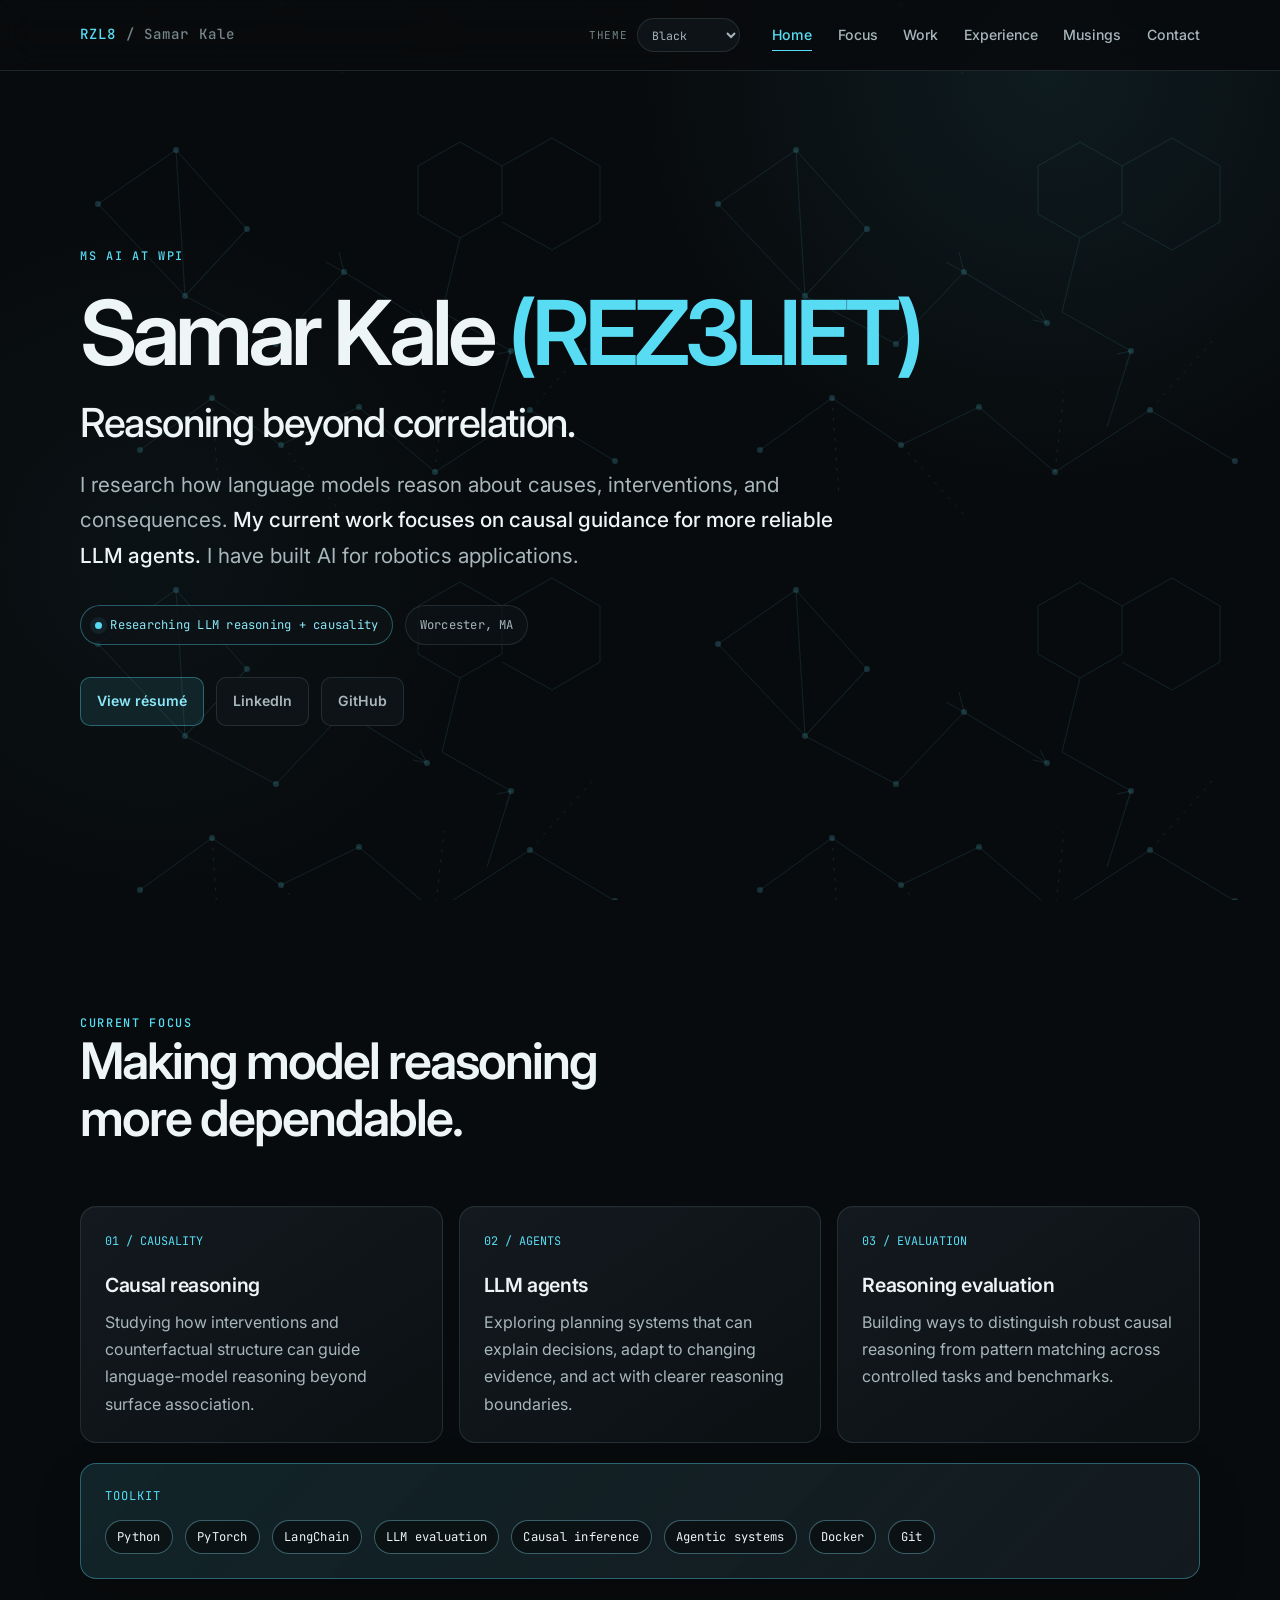
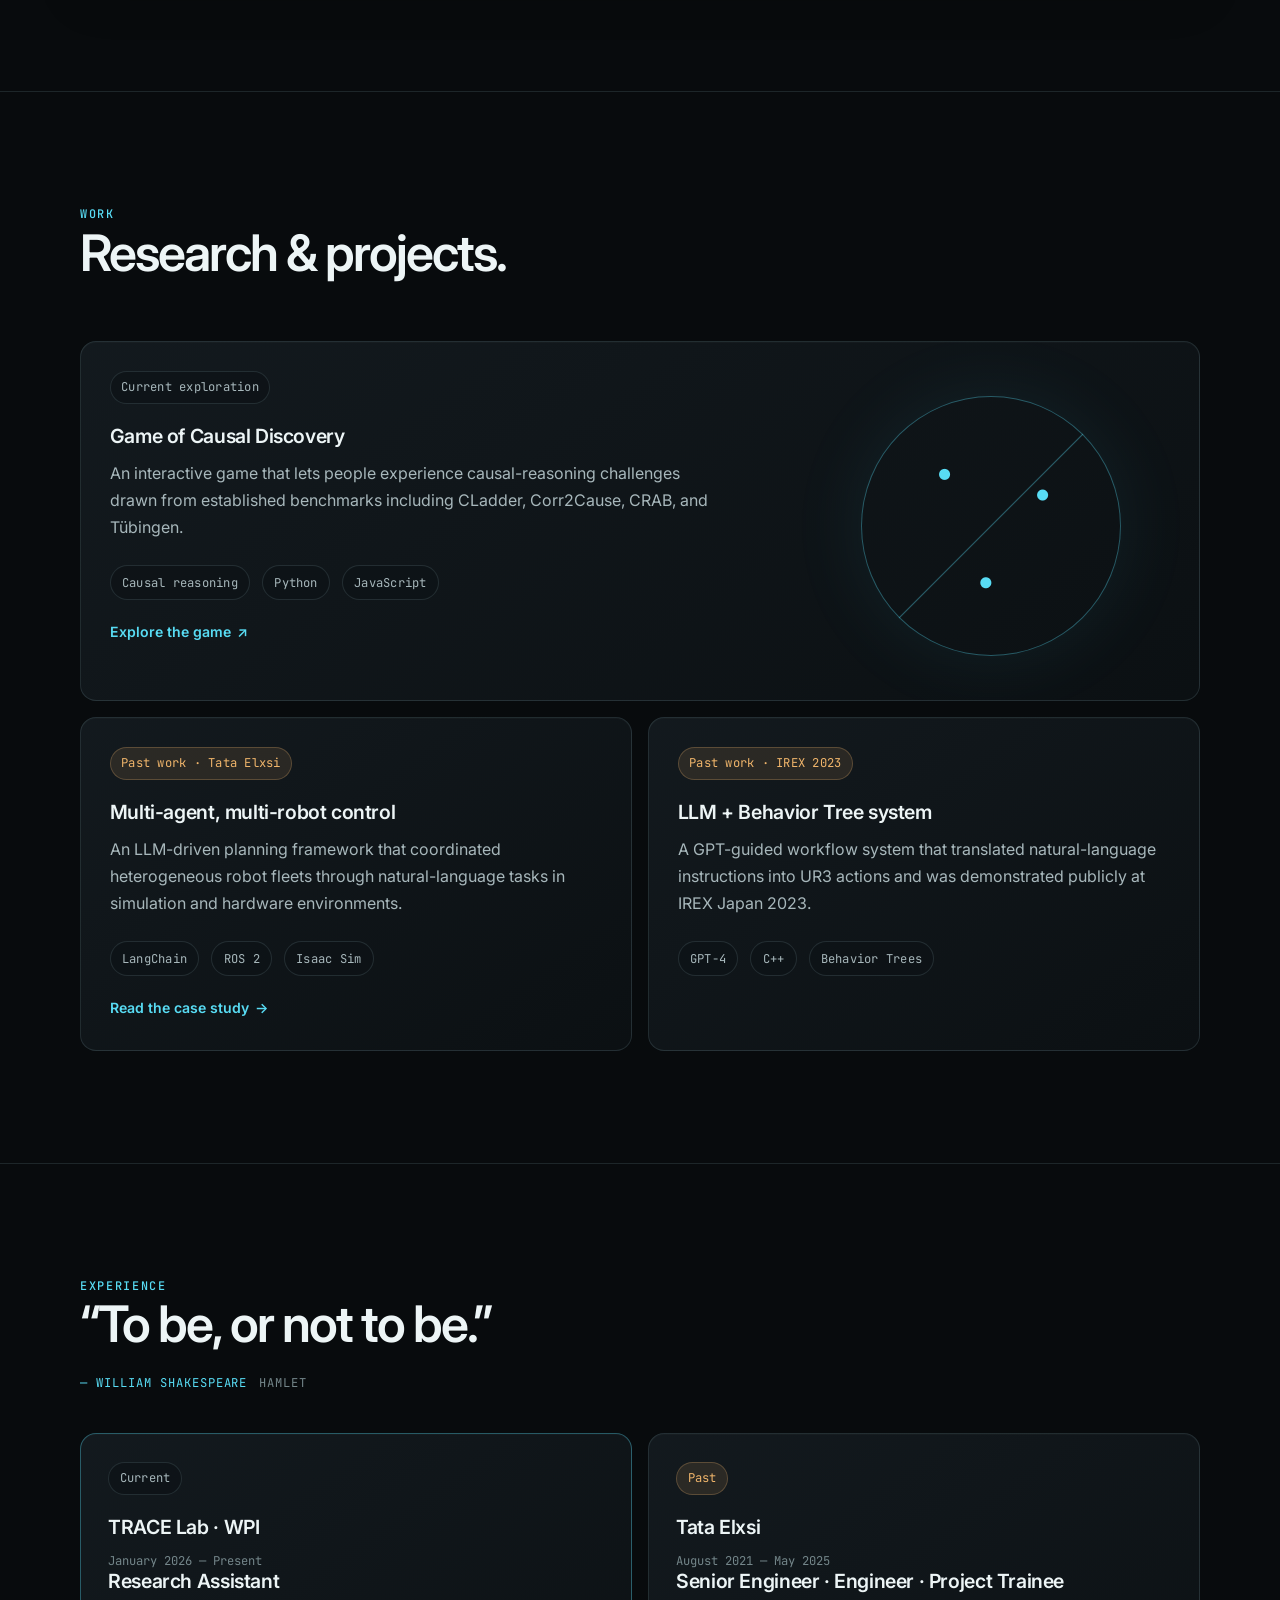
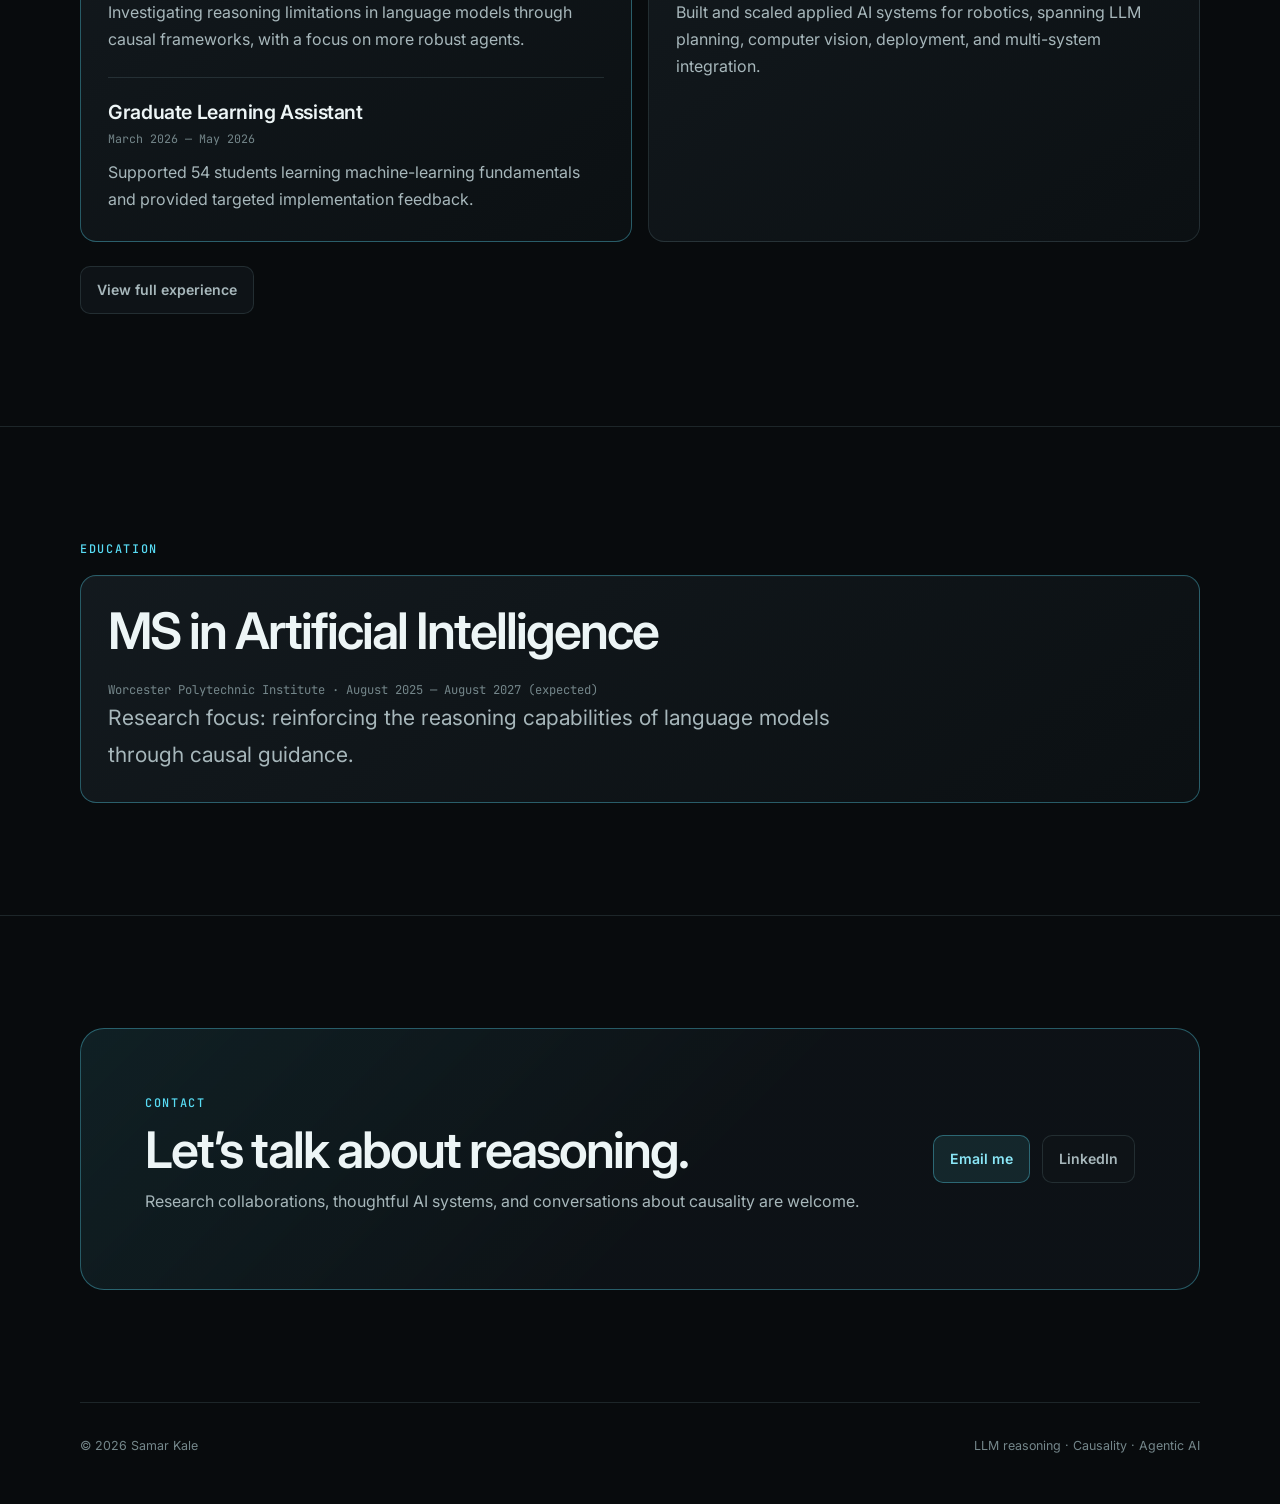
==== commit ddeb6339: "structured" ====
--- a/index.html
+++ b/index.html
@@ -6,8 +6,8 @@
   <meta name="description" content="Samar Kale researches causal reasoning in language models and builds reliable agentic AI systems.">
   <meta name="theme-color" content="#080b0d">
   <title>Samar Kale — LLM Reasoning &amp; Causality</title>
-  <link rel="stylesheet" href="theme.css">
-  <script src="site.js" defer></script>
+  <link rel="stylesheet" href="assets/css/theme.css">
+  <script src="assets/js/site.js" defer></script>
 </head>
 <body>
   <a class="skip-link" href="#main-content">Skip to content</a>
@@ -23,7 +23,7 @@
         <li><a href="#focus">Focus</a></li>
         <li><a href="#work">Work</a></li>
         <li><a href="#experience">Experience</a></li>
-        <li><a href="musings.html">Musings</a></li>
+        <li><a href="pages/musings.html">Musings</a></li>
         <li><a href="#contact">Contact</a></li>
       </ul>
     </div>
@@ -44,7 +44,7 @@
         <span class="meta-pill">Worcester, MA</span>
       </div>
       <div class="button-row">
-        <a class="button" href="resume.pdf" target="_blank" rel="noopener noreferrer">View résumé</a>
+        <a class="button" href="assets/docs/resume.pdf" target="_blank" rel="noopener noreferrer">View résumé</a>
         <a class="button secondary" href="https://www.linkedin.com/in/samar-kale/" target="_blank" rel="noopener noreferrer">LinkedIn</a>
         <a class="button secondary" href="https://github.com/REZ3LIET" target="_blank" rel="noopener noreferrer">GitHub</a>
       </div>
@@ -124,7 +124,7 @@
               <span class="chip">ROS 2</span>
               <span class="chip">Isaac Sim</span>
             </div>
-            <a class="project-card-link internal" href="project-multi-robot.html">Read the case study</a>
+            <a class="project-card-link internal" href="pages/project-multi-robot.html">Read the case study</a>
           </article>
 
           <article class="project-card">
@@ -179,7 +179,7 @@
         </div>
 
         <div class="button-row" style="margin-top: 1.5rem;">
-          <a class="button secondary" href="experience.html">View full experience</a>
+          <a class="button secondary" href="pages/experience.html">View full experience</a>
         </div>
       </div>
     </section>
--- a/assets/css/theme.css
+++ b/assets/css/theme.css
@@ -0,0 +1,1999 @@
+@import url('https://fonts.googleapis.com/css2?family=Inter:wght@400;500;600;700&family=JetBrains+Mono:wght@400;500&family=Source+Serif+4:opsz,wght@8..60,400;8..60,500;8..60,600;8..60,700&display=swap');
+
+:root {
+  --bg: #080b0d;
+  --surface: #0e1317;
+  --surface-2: #141b20;
+  --surface-3: #192229;
+  --border: rgba(179, 221, 230, 0.13);
+  --border-strong: rgba(88, 220, 244, 0.36);
+  --text: #edf5f6;
+  --text-soft: #a7b7bb;
+  --text-muted: #74868a;
+  --accent: #58dcf4;
+  --accent-strong: #8be8f8;
+  --accent-rgb: 88, 220, 244;
+  --accent-strong-rgb: 139, 232, 248;
+  --accent-dim: rgba(88, 220, 244, 0.1);
+  --warm: #f0b56b;
+  --warm-dim: rgba(240, 181, 107, 0.11);
+  --radius-sm: 10px;
+  --radius: 16px;
+  --radius-lg: 24px;
+  --shadow: 0 24px 70px rgba(0, 0, 0, 0.28);
+  --sans: 'Inter', -apple-system, BlinkMacSystemFont, 'Segoe UI', sans-serif;
+  --mono: 'JetBrains Mono', 'SFMono-Regular', Consolas, monospace;
+  --page: 1120px;
+  --reading: 760px;
+}
+
+html[data-theme='gray'] {
+  color-scheme: dark;
+  --gray-level: 18%;
+  --bg: hsl(0 0% var(--gray-level));
+  --surface: hsl(0 0% calc(var(--gray-level) + 4%));
+  --surface-2: hsl(0 0% calc(var(--gray-level) + 8%));
+  --surface-3: hsl(0 0% calc(var(--gray-level) + 12%));
+  --border: rgba(255, 255, 255, 0.14);
+  --border-strong: rgba(255, 255, 255, 0.34);
+  --text: #f0f0f0;
+  --text-soft: #c0c0c0;
+  --text-muted: #909090;
+  --accent: #d7d7d7;
+  --accent-strong: #f2f2f2;
+  --accent-rgb: 215, 215, 215;
+  --accent-strong-rgb: 242, 242, 242;
+  --accent-dim: rgba(255, 255, 255, 0.09);
+  --warm: #bcbcbc;
+  --warm-dim: rgba(255, 255, 255, 0.07);
+}
+
+html[data-theme='white'] {
+  color-scheme: light;
+  --bg: #f5f3ed;
+  --surface: #fffefa;
+  --surface-2: #eeece5;
+  --surface-3: #e4e1d8;
+  --border: rgba(18, 22, 24, 0.2);
+  --border-strong: rgba(18, 22, 24, 0.46);
+  --text: #141719;
+  --text-soft: #353b3e;
+  --text-muted: #687074;
+  --accent: #214e78;
+  --accent-strong: #153a5c;
+  --accent-rgb: 33, 78, 120;
+  --accent-strong-rgb: 21, 58, 92;
+  --accent-dim: rgba(33, 78, 120, 0.08);
+  --warm: #765229;
+  --warm-dim: rgba(118, 82, 41, 0.08);
+  --radius-sm: 2px;
+  --radius: 4px;
+  --radius-lg: 6px;
+  --shadow: 0 10px 32px rgba(32, 35, 37, 0.1);
+  --sans: 'Source Serif 4', Georgia, 'Times New Roman', serif;
+}
+
+html[data-theme='shower'] {
+  color-scheme: dark;
+  --bg: #20282d;
+  --surface: #29343b;
+  --surface-2: #344149;
+  --surface-3: #3e4c54;
+  --border: rgba(207, 225, 232, 0.17);
+  --border-strong: rgba(207, 225, 232, 0.38);
+  --text: #f0f5f6;
+  --text-soft: #c0cdd1;
+  --text-muted: #8fa1a8;
+  --accent: #f0b84f;
+  --accent-strong: #ffd67a;
+  --accent-rgb: 240, 184, 79;
+  --accent-strong-rgb: 255, 214, 122;
+  --accent-dim: rgba(240, 184, 79, 0.1);
+  --warm: #f0b84f;
+  --warm-dim: rgba(240, 184, 79, 0.1);
+  --shadow: 0 28px 72px rgba(3, 8, 11, 0.34);
+}
+
+html[data-theme='snow'] {
+  color-scheme: light;
+  --bg: #eaf3f7;
+  --surface: #fbfdfe;
+  --surface-2: #deebf1;
+  --surface-3: #cedfe7;
+  --border: rgba(42, 83, 104, 0.18);
+  --border-strong: rgba(42, 99, 128, 0.42);
+  --text: #172a34;
+  --text-soft: #405c69;
+  --text-muted: #6d8691;
+  --accent: #247da5;
+  --accent-strong: #165d80;
+  --accent-rgb: 36, 125, 165;
+  --accent-strong-rgb: 22, 93, 128;
+  --accent-dim: rgba(36, 125, 165, 0.09);
+  --warm: #b45f45;
+  --warm-dim: rgba(180, 95, 69, 0.1);
+  --shadow: 0 24px 64px rgba(55, 91, 109, 0.16);
+}
+
+*, *::before, *::after {
+  box-sizing: border-box;
+}
+
+html {
+  scroll-behavior: smooth;
+  color-scheme: dark;
+}
+
+body {
+  margin: 0;
+  min-width: 320px;
+  background-color: var(--bg);
+  background-image:
+    radial-gradient(circle at 82% 8%, rgba(var(--accent-rgb), 0.08), transparent 26rem),
+    radial-gradient(circle at 12% 62%, rgba(var(--accent-rgb), 0.035), transparent 22rem),
+    url("data:image/svg+xml,%3Csvg xmlns='http://www.w3.org/2000/svg' width='620' height='440' viewBox='0 0 620 440'%3E%3Cg fill='none' stroke='%2358dcf4' stroke-width='1' opacity='.105'%3E%3Cpath d='M34 92 112 38l71 79-62 67-87-92Z'/%3E%3Cpath d='m112 38 9 146 62-67M121 184l91 48 68-72 83 51'/%3E%3Cpath d='m354 54 42-24 42 24v48l-42 24-42-24V54Zm84 0 50-28 48 28v56l-48 28-50-28'/%3E%3Cpath d='m396 126-18 74 69 39-24 76M280 160l-18-10m18 10-5-20M363 211l-14-3m14 3-7-13M447 239l-14 3m14-3-5 14'/%3E%3Cpath d='m76 338 72-52 69 47 78-38 76 65 95-62 85 51'/%3E%3Cpath d='m148 286 7 99m62-52 64 71m90-44 9-81m86 19 66-73' stroke-dasharray='3 7'/%3E%3C/g%3E%3Cg fill='%2358dcf4' opacity='.18'%3E%3Ccircle cx='34' cy='92' r='3'/%3E%3Ccircle cx='112' cy='38' r='3'/%3E%3Ccircle cx='183' cy='117' r='3'/%3E%3Ccircle cx='121' cy='184' r='3'/%3E%3Ccircle cx='212' cy='232' r='3'/%3E%3Ccircle cx='280' cy='160' r='3'/%3E%3Ccircle cx='363' cy='211' r='3'/%3E%3Ccircle cx='447' cy='239' r='3'/%3E%3Ccircle cx='76' cy='338' r='3'/%3E%3Ccircle cx='148' cy='286' r='3'/%3E%3Ccircle cx='217' cy='333' r='3'/%3E%3Ccircle cx='295' cy='295' r='3'/%3E%3Ccircle cx='371' cy='360' r='3'/%3E%3Ccircle cx='466' cy='298' r='3'/%3E%3Ccircle cx='551' cy='349' r='3'/%3E%3C/g%3E%3C/svg%3E");
+  background-position: center top, left center, 5vw 7rem;
+  background-size: auto, auto, 620px 440px;
+  background-attachment: fixed;
+  color: var(--text);
+  font-family: var(--sans);
+  font-size: 16px;
+  line-height: 1.7;
+}
+
+html[data-theme='gray'] body {
+  background-image:
+    radial-gradient(circle at 82% 8%, rgba(255, 255, 255, 0.055), transparent 26rem),
+    radial-gradient(circle at 12% 62%, rgba(255, 255, 255, 0.025), transparent 22rem),
+    url("data:image/svg+xml,%3Csvg xmlns='http://www.w3.org/2000/svg' width='620' height='440' viewBox='0 0 620 440'%3E%3Cg fill='none' stroke='%23b8b8b8' stroke-width='1' opacity='.095'%3E%3Cpath d='M34 92 112 38l71 79-62 67-87-92Z'/%3E%3Cpath d='m112 38 9 146 62-67M121 184l91 48 68-72 83 51'/%3E%3Cpath d='m354 54 42-24 42 24v48l-42 24-42-24V54Zm84 0 50-28 48 28v56l-48 28-50-28'/%3E%3Cpath d='m396 126-18 74 69 39-24 76M280 160l-18-10m18 10-5-20M363 211l-14-3m14 3-7-13M447 239l-14 3m14-3-5 14'/%3E%3Cpath d='m76 338 72-52 69 47 78-38 76 65 95-62 85 51'/%3E%3Cpath d='m148 286 7 99m62-52 64 71m90-44 9-81m86 19 66-73' stroke-dasharray='3 7'/%3E%3C/g%3E%3Cg fill='%23d2d2d2' opacity='.15'%3E%3Ccircle cx='34' cy='92' r='3'/%3E%3Ccircle cx='112' cy='38' r='3'/%3E%3Ccircle cx='183' cy='117' r='3'/%3E%3Ccircle cx='121' cy='184' r='3'/%3E%3Ccircle cx='212' cy='232' r='3'/%3E%3Ccircle cx='280' cy='160' r='3'/%3E%3Ccircle cx='363' cy='211' r='3'/%3E%3Ccircle cx='447' cy='239' r='3'/%3E%3Ccircle cx='76' cy='338' r='3'/%3E%3Ccircle cx='148' cy='286' r='3'/%3E%3Ccircle cx='217' cy='333' r='3'/%3E%3Ccircle cx='295' cy='295' r='3'/%3E%3Ccircle cx='371' cy='360' r='3'/%3E%3Ccircle cx='466' cy='298' r='3'/%3E%3Ccircle cx='551' cy='349' r='3'/%3E%3C/g%3E%3C/svg%3E");
+}
+
+html[data-theme='white'] body {
+  background-image:
+    radial-gradient(circle at 82% 8%, rgba(33, 78, 120, 0.05), transparent 28rem),
+    radial-gradient(circle at 12% 62%, rgba(20, 23, 25, 0.025), transparent 24rem),
+    url("data:image/svg+xml,%3Csvg xmlns='http://www.w3.org/2000/svg' width='620' height='440' viewBox='0 0 620 440'%3E%3Cg fill='none' stroke='%23214e78' stroke-width='1' opacity='.105'%3E%3Cpath d='M34 92 112 38l71 79-62 67-87-92Z'/%3E%3Cpath d='m112 38 9 146 62-67M121 184l91 48 68-72 83 51'/%3E%3Cpath d='m354 54 42-24 42 24v48l-42 24-42-24V54Zm84 0 50-28 48 28v56l-48 28-50-28'/%3E%3Cpath d='m396 126-18 74 69 39-24 76M280 160l-18-10m18 10-5-20M363 211l-14-3m14 3-7-13M447 239l-14 3m14-3-5 14'/%3E%3Cpath d='m76 338 72-52 69 47 78-38 76 65 95-62 85 51'/%3E%3Cpath d='m148 286 7 99m62-52 64 71m90-44 9-81m86 19 66-73' stroke-dasharray='3 7'/%3E%3C/g%3E%3Cg fill='%23141719' opacity='.18'%3E%3Ccircle cx='34' cy='92' r='3'/%3E%3Ccircle cx='112' cy='38' r='3'/%3E%3Ccircle cx='183' cy='117' r='3'/%3E%3Ccircle cx='121' cy='184' r='3'/%3E%3Ccircle cx='212' cy='232' r='3'/%3E%3Ccircle cx='280' cy='160' r='3'/%3E%3Ccircle cx='363' cy='211' r='3'/%3E%3Ccircle cx='447' cy='239' r='3'/%3E%3Ccircle cx='76' cy='338' r='3'/%3E%3Ccircle cx='148' cy='286' r='3'/%3E%3Ccircle cx='217' cy='333' r='3'/%3E%3Ccircle cx='295' cy='295' r='3'/%3E%3Ccircle cx='371' cy='360' r='3'/%3E%3Ccircle cx='466' cy='298' r='3'/%3E%3Ccircle cx='551' cy='349' r='3'/%3E%3C/g%3E%3C/svg%3E");
+}
+
+html[data-theme='shower'] body {
+  background-image:
+    radial-gradient(ellipse at 18% 5%, rgba(158, 183, 195, 0.14), transparent 32rem),
+    radial-gradient(ellipse at 82% 14%, rgba(8, 14, 18, 0.34), transparent 36rem),
+    url("data:image/svg+xml,%3Csvg xmlns='http://www.w3.org/2000/svg' width='620' height='440' viewBox='0 0 620 440'%3E%3Cg fill='none' stroke='%23bdcbd1' stroke-width='1' opacity='.08'%3E%3Cpath d='M34 92 112 38l71 79-62 67-87-92Z'/%3E%3Cpath d='m112 38 9 146 62-67M121 184l91 48 68-72 83 51'/%3E%3Cpath d='m354 54 42-24 42 24v48l-42 24-42-24V54Zm84 0 50-28 48 28v56l-48 28-50-28'/%3E%3Cpath d='m396 126-18 74 69 39-24 76M280 160l-18-10m18 10-5-20M363 211l-14-3m14 3-7-13M447 239l-14 3m14-3-5 14'/%3E%3Cpath d='m76 338 72-52 69 47 78-38 76 65 95-62 85 51'/%3E%3Cpath d='m148 286 7 99m62-52 64 71m90-44 9-81m86 19 66-73' stroke-dasharray='3 7'/%3E%3C/g%3E%3Cg fill='%23f0b84f' opacity='.13'%3E%3Ccircle cx='34' cy='92' r='3'/%3E%3Ccircle cx='112' cy='38' r='3'/%3E%3Ccircle cx='183' cy='117' r='3'/%3E%3Ccircle cx='121' cy='184' r='3'/%3E%3Ccircle cx='212' cy='232' r='3'/%3E%3Ccircle cx='280' cy='160' r='3'/%3E%3Ccircle cx='363' cy='211' r='3'/%3E%3Ccircle cx='447' cy='239' r='3'/%3E%3Ccircle cx='76' cy='338' r='3'/%3E%3Ccircle cx='148' cy='286' r='3'/%3E%3Ccircle cx='217' cy='333' r='3'/%3E%3Ccircle cx='295' cy='295' r='3'/%3E%3Ccircle cx='371' cy='360' r='3'/%3E%3Ccircle cx='466' cy='298' r='3'/%3E%3Ccircle cx='551' cy='349' r='3'/%3E%3C/g%3E%3C/svg%3E");
+}
+
+html[data-theme='snow'] body {
+  background-image:
+    radial-gradient(ellipse at bottom, rgba(251, 253, 254, 0.44) 0%, rgba(219, 234, 241, 0.5) 58%, rgba(200, 221, 231, 0.58) 100%),
+    radial-gradient(ellipse at 20% 8%, rgba(255, 255, 255, 0.92), transparent 30rem),
+    url("data:image/svg+xml,%3Csvg xmlns='http://www.w3.org/2000/svg' width='620' height='440' viewBox='0 0 620 440'%3E%3Cg fill='none' stroke='%235d91aa' stroke-width='1' opacity='.07'%3E%3Cpath d='M34 92 112 38l71 79-62 67-87-92Z'/%3E%3Cpath d='m112 38 9 146 62-67M121 184l91 48 68-72 83 51'/%3E%3Cpath d='m354 54 42-24 42 24v48l-42 24-42-24V54Zm84 0 50-28 48 28v56l-48 28-50-28'/%3E%3Cpath d='m76 338 72-52 69 47 78-38 76 65 95-62 85 51' stroke-dasharray='3 7'/%3E%3C/g%3E%3Cg fill='%23247da5' opacity='.1'%3E%3Ccircle cx='34' cy='92' r='3'/%3E%3Ccircle cx='112' cy='38' r='3'/%3E%3Ccircle cx='183' cy='117' r='3'/%3E%3Ccircle cx='121' cy='184' r='3'/%3E%3Ccircle cx='212' cy='232' r='3'/%3E%3Ccircle cx='280' cy='160' r='3'/%3E%3Ccircle cx='371' cy='360' r='3'/%3E%3Ccircle cx='466' cy='298' r='3'/%3E%3C/g%3E%3C/svg%3E");
+}
+
+body.nav-open {
+  overflow: hidden;
+}
+
+main,
+.site-footer {
+  position: relative;
+  z-index: 1;
+}
+
+a {
+  color: inherit;
+}
+
+button, input, textarea, select {
+  font: inherit;
+}
+
+img, svg {
+  display: block;
+  max-width: 100%;
+}
+
+:focus-visible {
+  outline: 3px solid rgba(var(--accent-rgb), 0.65);
+  outline-offset: 4px;
+}
+
+::selection {
+  background: var(--accent);
+  color: var(--bg);
+}
+
+.skip-link {
+  position: fixed;
+  top: 0.75rem;
+  left: 0.75rem;
+  z-index: 1000;
+  transform: translateY(-160%);
+  padding: 0.7rem 1rem;
+  border-radius: var(--radius-sm);
+  background: var(--accent);
+  color: var(--bg);
+  font-weight: 700;
+  text-decoration: none;
+}
+
+.skip-link:focus {
+  transform: translateY(0);
+}
+
+.site-nav {
+  position: sticky;
+  top: 0;
+  z-index: 100;
+  border-bottom: 1px solid var(--border);
+  background: rgba(8, 11, 13, 0.88);
+  backdrop-filter: blur(18px);
+}
+
+.nav-shell {
+  width: min(calc(100% - 2rem), var(--page));
+  min-height: 70px;
+  margin: 0 auto;
+  display: flex;
+  align-items: center;
+  justify-content: space-between;
+  gap: 2rem;
+}
+
+.nav-logo {
+  color: var(--accent);
+  font-family: var(--mono);
+  font-size: 0.88rem;
+  font-weight: 500;
+  letter-spacing: 0.08em;
+  text-decoration: none;
+}
+
+.nav-logo span {
+  color: var(--text-muted);
+}
+
+.theme-picker {
+  display: inline-flex;
+  align-items: center;
+  gap: 0.55rem;
+  margin-left: auto;
+  color: var(--text-muted);
+  font-family: var(--mono);
+  font-size: 0.68rem;
+  letter-spacing: 0.08em;
+  text-transform: uppercase;
+}
+
+.theme-picker select {
+  min-height: 34px;
+  padding: 0.25rem 1.8rem 0.25rem 0.65rem;
+  border: 1px solid var(--border);
+  border-radius: 999px;
+  background-color: var(--surface);
+  color: var(--text-soft);
+  cursor: pointer;
+  font-family: var(--mono);
+  font-size: 0.72rem;
+}
+
+.gray-tuner {
+  position: relative;
+  color: var(--text-muted);
+  font-family: var(--mono);
+  font-size: 0.68rem;
+}
+
+.gray-tuner summary {
+  min-height: 34px;
+  padding: 0.42rem 0.7rem;
+  border: 1px solid var(--border);
+  border-radius: 999px;
+  background: var(--surface);
+  cursor: pointer;
+  list-style: none;
+  color: var(--text-soft);
+}
+
+.gray-tuner summary::-webkit-details-marker {
+  display: none;
+}
+
+.gray-tuner-panel {
+  position: absolute;
+  top: calc(100% + 0.7rem);
+  right: 0;
+  z-index: 120;
+  width: 220px;
+  padding: 0.9rem;
+  border: 1px solid var(--border-strong);
+  border-radius: var(--radius-sm);
+  background: var(--surface-2);
+  box-shadow: var(--shadow);
+}
+
+.gray-tuner-panel label {
+  display: flex;
+  justify-content: space-between;
+  gap: 1rem;
+  margin-bottom: 0.55rem;
+  color: var(--text-soft);
+}
+
+.gray-tuner-panel input {
+  width: 100%;
+  accent-color: var(--accent);
+  cursor: pointer;
+}
+
+.nav-links {
+  display: flex;
+  align-items: center;
+  gap: clamp(1rem, 2vw, 1.8rem);
+  margin: 0;
+  padding: 0;
+  list-style: none;
+}
+
+.nav-links a {
+  position: relative;
+  color: var(--text-soft);
+  font-size: 0.88rem;
+  font-weight: 500;
+  text-decoration: none;
+  transition: color 160ms ease;
+}
+
+.nav-links a::after {
+  content: '';
+  position: absolute;
+  right: 0;
+  bottom: -0.5rem;
+  left: 0;
+  height: 1px;
+  background: var(--accent);
+  transform: scaleX(0);
+  transition: transform 160ms ease;
+}
+
+.nav-links a:hover,
+.nav-links a[aria-current='page'] {
+  color: var(--accent);
+}
+
+.nav-links a:hover::after,
+.nav-links a[aria-current='page']::after {
+  transform: scaleX(1);
+}
+
+.nav-toggle {
+  display: none;
+  width: 44px;
+  height: 44px;
+  padding: 11px 9px;
+  border: 1px solid var(--border);
+  border-radius: var(--radius-sm);
+  background: var(--surface);
+  cursor: pointer;
+}
+
+.nav-toggle span {
+  display: block;
+  height: 2px;
+  margin: 4px 0;
+  border-radius: 10px;
+  background: var(--accent);
+  transition: transform 180ms ease, opacity 180ms ease;
+}
+
+.nav-toggle[aria-expanded='true'] span:nth-child(1) {
+  transform: translateY(6px) rotate(45deg);
+}
+
+.nav-toggle[aria-expanded='true'] span:nth-child(2) {
+  opacity: 0;
+}
+
+.nav-toggle[aria-expanded='true'] span:nth-child(3) {
+  transform: translateY(-6px) rotate(-45deg);
+}
+
+.page-shell {
+  width: min(calc(100% - 2rem), var(--page));
+  margin: 0 auto;
+}
+
+.reading-shell {
+  width: min(calc(100% - 2rem), var(--reading));
+  margin: 0 auto;
+}
+
+.section {
+  padding: clamp(4.5rem, 9vw, 7rem) 0;
+  scroll-margin-top: 72px;
+}
+
+.section + .section {
+  border-top: 1px solid var(--border);
+}
+
+.eyebrow {
+  margin: 0 0 1rem;
+  color: var(--accent);
+  font-family: var(--mono);
+  font-size: 0.74rem;
+  font-weight: 500;
+  letter-spacing: 0.14em;
+  text-transform: uppercase;
+}
+
+h1, h2, h3, p {
+  margin-top: 0;
+}
+
+h1, h2, h3 {
+  color: var(--text);
+  line-height: 1.12;
+  text-wrap: balance;
+}
+
+h1 {
+  margin-bottom: 1.5rem;
+  font-size: clamp(2.8rem, 8vw, 6.5rem);
+  font-weight: 600;
+  letter-spacing: -0.055em;
+}
+
+h2 {
+  margin-bottom: 1.25rem;
+  font-size: clamp(2rem, 4vw, 3.15rem);
+  font-weight: 600;
+  letter-spacing: -0.04em;
+}
+
+h3 {
+  margin-bottom: 0.75rem;
+  font-size: 1.22rem;
+  font-weight: 600;
+  letter-spacing: -0.02em;
+}
+
+p {
+  color: var(--text-soft);
+}
+
+.accent {
+  color: var(--accent);
+}
+
+.lead {
+  max-width: 760px;
+  font-size: clamp(1.08rem, 2vw, 1.32rem);
+  line-height: 1.75;
+}
+
+.section-heading {
+  display: grid;
+  grid-template-columns: minmax(0, 1fr) minmax(260px, 0.7fr);
+  gap: 3rem;
+  align-items: end;
+  margin-bottom: 2.5rem;
+}
+
+.section-heading p {
+  margin-bottom: 0;
+}
+
+.section-heading.single {
+  grid-template-columns: minmax(0, 760px);
+}
+
+.hero {
+  min-height: calc(100vh - 70px);
+  display: grid;
+  align-content: center;
+  padding: clamp(5rem, 11vw, 9rem) 0;
+}
+
+.hero h1 {
+  max-width: 980px;
+}
+
+.hero .hero-name {
+  margin-bottom: 1rem;
+  font-size: clamp(2.7rem, 7vw, 5.7rem);
+}
+
+.hero-statement {
+  margin-bottom: 1.25rem;
+  color: var(--text);
+  font-size: clamp(1.5rem, 3.5vw, 2.5rem);
+  font-weight: 500;
+  letter-spacing: -0.035em;
+  line-height: 1.2;
+}
+
+.hero-copy {
+  max-width: 800px;
+  margin-bottom: 2rem;
+  color: var(--text-soft);
+  font-size: clamp(1.08rem, 2vw, 1.3rem);
+}
+
+.hero-copy strong {
+  color: var(--text);
+  font-weight: 500;
+}
+
+.hero-meta,
+.button-row,
+.chip-row {
+  display: flex;
+  flex-wrap: wrap;
+  align-items: center;
+  gap: 0.75rem;
+}
+
+.hero-meta {
+  margin-bottom: 2rem;
+}
+
+.status-pill,
+.meta-pill,
+.chip,
+.project-label {
+  display: inline-flex;
+  align-items: center;
+  gap: 0.55rem;
+  border: 1px solid var(--border);
+  border-radius: 999px;
+  background: rgba(14, 19, 23, 0.76);
+  color: var(--text-soft);
+  font-family: var(--mono);
+  font-size: 0.76rem;
+  letter-spacing: 0.02em;
+}
+
+.status-pill,
+.meta-pill {
+  padding: 0.55rem 0.85rem;
+}
+
+.status-pill {
+  border-color: var(--border-strong);
+  color: var(--accent-strong);
+}
+
+.status-dot {
+  width: 7px;
+  height: 7px;
+  border-radius: 50%;
+  background: var(--accent);
+  box-shadow: 0 0 0 5px rgba(var(--accent-rgb), 0.08);
+}
+
+.button {
+  display: inline-flex;
+  align-items: center;
+  justify-content: center;
+  min-height: 46px;
+  padding: 0.7rem 1rem;
+  border: 1px solid var(--border-strong);
+  border-radius: var(--radius-sm);
+  background: var(--accent-dim);
+  color: var(--accent-strong);
+  font-size: 0.88rem;
+  font-weight: 600;
+  text-decoration: none;
+  transition: transform 160ms ease, border-color 160ms ease, background 160ms ease;
+}
+
+.button:hover {
+  transform: translateY(-2px);
+  border-color: var(--accent);
+  background: rgba(var(--accent-rgb), 0.15);
+}
+
+.button.secondary {
+  border-color: var(--border);
+  background: var(--surface);
+  color: var(--text-soft);
+}
+
+.button.secondary:hover {
+  border-color: var(--border-strong);
+  color: var(--text);
+}
+
+.focus-grid,
+.project-grid,
+.timeline-grid,
+.metric-grid {
+  display: grid;
+  gap: 1rem;
+}
+
+.focus-grid {
+  grid-template-columns: repeat(3, minmax(0, 1fr));
+}
+
+.focus-card,
+.project-card,
+.timeline-card,
+.detail-card,
+.metric-card {
+  border: 1px solid var(--border);
+  border-radius: var(--radius);
+  background: linear-gradient(145deg, rgba(20, 27, 32, 0.94), rgba(12, 17, 20, 0.94));
+  box-shadow: 0 1px 0 rgba(255, 255, 255, 0.02) inset;
+}
+
+.focus-card {
+  min-height: 250px;
+  padding: 1.6rem;
+}
+
+.focus-compact .focus-card {
+  min-height: 0;
+  padding: 1.5rem;
+}
+
+.focus-compact .card-index {
+  margin-bottom: 1.5rem;
+}
+
+.card-index {
+  display: block;
+  margin-bottom: 3rem;
+  color: var(--accent);
+  font-family: var(--mono);
+  font-size: 0.74rem;
+}
+
+.focus-card p,
+.timeline-card p,
+.detail-card p {
+  margin-bottom: 0;
+}
+
+.chip-row {
+  margin-top: 1.5rem;
+}
+
+.toolkit {
+  margin-top: 1.25rem;
+  padding: 1.4rem 1.5rem 1.5rem;
+  border: 1px solid var(--border-strong);
+  border-radius: var(--radius);
+  background: linear-gradient(135deg, rgba(var(--accent-rgb), 0.12), rgba(20, 27, 32, 0.96));
+  box-shadow: 0 18px 45px rgba(0, 0, 0, 0.18);
+}
+
+.toolkit .chip-row {
+  margin-top: 0.8rem;
+}
+
+.toolkit .chip {
+  border-color: rgba(var(--accent-strong-rgb), 0.36);
+  background: rgba(8, 11, 13, 0.64);
+  color: var(--text);
+}
+
+.toolkit-label,
+.quote-source {
+  margin: 0;
+  color: var(--accent);
+  font-family: var(--mono);
+  font-size: 0.76rem;
+  letter-spacing: 0.08em;
+  text-transform: uppercase;
+}
+
+.quote-source cite {
+  margin-left: 0.25rem;
+  color: var(--text-muted);
+  font-style: normal;
+}
+
+.chip {
+  padding: 0.38rem 0.7rem;
+}
+
+.project-grid {
+  grid-template-columns: repeat(2, minmax(0, 1fr));
+}
+
+.project-card {
+  position: relative;
+  min-height: 300px;
+  padding: 1.8rem;
+  overflow: hidden;
+  transition: transform 180ms ease, border-color 180ms ease;
+}
+
+.project-card:hover {
+  transform: translateY(-4px);
+  border-color: var(--border-strong);
+}
+
+.project-card.featured {
+  grid-column: 1 / -1;
+  min-height: 360px;
+  padding-right: min(42%, 30rem);
+}
+
+.project-card.featured::after {
+  content: '';
+  position: absolute;
+  top: 15%;
+  right: 7%;
+  width: min(28vw, 260px);
+  aspect-ratio: 1;
+  border: 1px solid var(--border-strong);
+  border-radius: 50%;
+  background:
+    radial-gradient(circle at 32% 30%, var(--accent) 0 5px, transparent 6px),
+    radial-gradient(circle at 70% 38%, var(--accent) 0 5px, transparent 6px),
+    radial-gradient(circle at 48% 72%, var(--accent) 0 5px, transparent 6px),
+    linear-gradient(135deg, transparent 49.7%, rgba(var(--accent-rgb), 0.35) 50%, transparent 50.3%);
+  box-shadow: 0 0 80px rgba(var(--accent-rgb), 0.08);
+}
+
+.project-label {
+  margin-bottom: 1.4rem;
+  padding: 0.32rem 0.65rem;
+}
+
+.project-label.past {
+  border-color: rgba(240, 181, 107, 0.25);
+  background: var(--warm-dim);
+  color: var(--warm);
+}
+
+.project-card p {
+  max-width: 660px;
+}
+
+.project-card-link {
+  display: inline-flex;
+  align-items: center;
+  gap: 0.4rem;
+  margin-top: 1.25rem;
+  color: var(--accent);
+  font-size: 0.88rem;
+  font-weight: 600;
+  text-decoration: none;
+}
+
+.project-card-link::after {
+  content: '↗';
+}
+
+.project-card-link.internal::after {
+  content: '→';
+}
+
+.timeline-grid {
+  grid-template-columns: repeat(2, minmax(0, 1fr));
+}
+
+.timeline-card {
+  padding: 1.7rem;
+}
+
+.timeline-card.current {
+  border-color: var(--border-strong);
+}
+
+.timeline-meta {
+  margin-bottom: 1rem;
+  color: var(--text-muted);
+  font-family: var(--mono);
+  font-size: 0.76rem;
+}
+
+.timeline-role + .timeline-role {
+  margin-top: 1.5rem;
+  padding-top: 1.5rem;
+  border-top: 1px solid var(--border);
+}
+
+.timeline-role h3 {
+  margin-bottom: 0.35rem;
+}
+
+.timeline-role .role-date {
+  display: block;
+  margin-bottom: 0.6rem;
+  color: var(--text-muted);
+  font-family: var(--mono);
+  font-size: 0.73rem;
+}
+
+.contact-panel {
+  display: grid;
+  grid-template-columns: minmax(0, 1.3fr) auto;
+  gap: 2rem;
+  align-items: center;
+  padding: clamp(2rem, 6vw, 4rem);
+  border: 1px solid var(--border-strong);
+  border-radius: var(--radius-lg);
+  background: linear-gradient(135deg, rgba(var(--accent-rgb), 0.1), rgba(14, 19, 23, 0.92) 55%);
+}
+
+.contact-panel h2,
+.contact-panel p {
+  margin-bottom: 0.6rem;
+}
+
+.page-hero {
+  padding: clamp(4.5rem, 10vw, 8rem) 0 clamp(3rem, 7vw, 5rem);
+}
+
+.page-hero h1 {
+  max-width: 920px;
+  font-size: clamp(2.6rem, 7vw, 5.4rem);
+}
+
+.breadcrumb {
+  display: inline-flex;
+  margin-bottom: 2rem;
+  color: var(--text-soft);
+  font-size: 0.86rem;
+  text-decoration: none;
+}
+
+.breadcrumb:hover {
+  color: var(--accent);
+}
+
+.detail-layout {
+  display: grid;
+  grid-template-columns: minmax(0, 1fr) 260px;
+  gap: clamp(2.5rem, 7vw, 6rem);
+  align-items: start;
+}
+
+.prose section {
+  margin-bottom: 3.5rem;
+  scroll-margin-top: 90px;
+}
+
+.prose h2 {
+  margin-bottom: 1rem;
+  font-size: clamp(1.55rem, 3vw, 2rem);
+  letter-spacing: -0.03em;
+}
+
+.prose p,
+.prose li {
+  color: var(--text-soft);
+}
+
+.prose ul {
+  margin: 1rem 0 0;
+  padding-left: 1.2rem;
+}
+
+.prose li {
+  margin-bottom: 0.7rem;
+  padding-left: 0.25rem;
+}
+
+.detail-aside {
+  position: sticky;
+  top: 100px;
+}
+
+.detail-card {
+  padding: 1.4rem;
+}
+
+.detail-list {
+  margin: 0;
+  padding: 0;
+  list-style: none;
+}
+
+.detail-list li {
+  padding: 0.85rem 0;
+  border-bottom: 1px solid var(--border);
+  color: var(--text-soft);
+  font-size: 0.88rem;
+}
+
+.detail-list li:last-child {
+  border-bottom: 0;
+}
+
+.detail-list strong {
+  display: block;
+  margin-bottom: 0.2rem;
+  color: var(--text);
+  font-size: 0.78rem;
+}
+
+.note {
+  padding: 1.2rem 1.3rem;
+  border-left: 2px solid var(--accent);
+  border-radius: 0 var(--radius-sm) var(--radius-sm) 0;
+  background: var(--accent-dim);
+  color: var(--text-soft);
+  font-size: 0.9rem;
+}
+
+.site-footer {
+  width: min(calc(100% - 2rem), var(--page));
+  margin: 0 auto;
+  padding: 2rem 0 3rem;
+  border-top: 1px solid var(--border);
+  display: flex;
+  justify-content: space-between;
+  gap: 1rem;
+  color: var(--text-muted);
+  font-size: 0.78rem;
+}
+
+.site-footer a {
+  color: var(--text-soft);
+  text-decoration: none;
+}
+
+.site-footer a:hover {
+  color: var(--accent);
+}
+
+html[data-theme='gray'] .site-nav {
+  background: hsl(0 0% var(--gray-level) / 0.92);
+}
+
+html[data-theme='gray'] .focus-card,
+html[data-theme='gray'] .project-card,
+html[data-theme='gray'] .timeline-card,
+html[data-theme='gray'] .detail-card,
+html[data-theme='gray'] .metric-card {
+  background: linear-gradient(
+    145deg,
+    hsl(0 0% calc(var(--gray-level) + 9%) / 0.96),
+    hsl(0 0% calc(var(--gray-level) + 3%) / 0.96)
+  );
+}
+
+html[data-theme='gray'] .toolkit,
+html[data-theme='gray'] .contact-panel {
+  background: linear-gradient(
+    135deg,
+    hsl(0 0% calc(var(--gray-level) + 12%) / 0.96),
+    hsl(0 0% calc(var(--gray-level) + 3%) / 0.96)
+  );
+}
+
+html[data-theme='gray'] .project-card.featured::after {
+  filter: grayscale(1);
+}
+
+html[data-theme='gray'] .musing-image,
+html[data-theme='gray'] .musing-image-placeholder,
+html[data-theme='gray'] .dialog-cover,
+html[data-theme='gray'] .dialog-cover-placeholder {
+  filter: grayscale(1);
+}
+
+html[data-theme='white'] .site-nav {
+  background: rgba(245, 243, 237, 0.93);
+}
+
+html[data-theme='white'] .section + .section,
+html[data-theme='white'] .site-footer {
+  border-color: rgba(18, 22, 24, 0.28);
+}
+
+html[data-theme='white'] .focus-card,
+html[data-theme='white'] .project-card,
+html[data-theme='white'] .timeline-card,
+html[data-theme='white'] .detail-card,
+html[data-theme='white'] .metric-card,
+html[data-theme='white'] .musing-card,
+html[data-theme='white'] .musing-dialog {
+  background: rgba(255, 254, 250, 0.95);
+  box-shadow: none;
+}
+
+html[data-theme='white'] .focus-card,
+html[data-theme='white'] .project-card,
+html[data-theme='white'] .timeline-card,
+html[data-theme='white'] .detail-card {
+  border-top-color: rgba(18, 22, 24, 0.62);
+}
+
+html[data-theme='white'] .toolkit,
+html[data-theme='white'] .contact-panel {
+  background: rgba(255, 254, 250, 0.94);
+  box-shadow: inset 0 0 0 3px var(--bg);
+}
+
+html[data-theme='white'] .status-pill,
+html[data-theme='white'] .meta-pill,
+html[data-theme='white'] .chip,
+html[data-theme='white'] .project-label,
+html[data-theme='white'] .filter-btn,
+html[data-theme='white'] .mode-btn,
+html[data-theme='white'] .dialog-close,
+html[data-theme='white'] .theme-picker select {
+  background: rgba(255, 254, 250, 0.96);
+}
+
+html[data-theme='white'] .toolkit .chip {
+  border-color: rgba(33, 78, 120, 0.3);
+  background: rgba(33, 78, 120, 0.045);
+  color: var(--text);
+}
+
+html[data-theme='white'] .project-card.featured::after {
+  opacity: 0.68;
+}
+
+html[data-theme='white'] .musing-image,
+html[data-theme='white'] .dialog-cover {
+  filter: saturate(0.72) contrast(0.94);
+}
+
+html[data-theme='white'] .musing-image-placeholder,
+html[data-theme='white'] .dialog-cover-placeholder {
+  background:
+    radial-gradient(circle at 68% 32%, rgba(33, 78, 120, 0.12), transparent 20%),
+    linear-gradient(135deg, #f8f7f2, #e9e6dd);
+}
+
+html[data-theme='white'] .musing-content.raw {
+  color: #5e4b36;
+}
+
+html[data-theme='white'] .note {
+  background: rgba(33, 78, 120, 0.06);
+}
+
+html[data-theme='shower'] .site-nav {
+  background: rgba(27, 35, 40, 0.9);
+}
+
+html[data-theme='shower'] .focus-card,
+html[data-theme='shower'] .project-card,
+html[data-theme='shower'] .timeline-card,
+html[data-theme='shower'] .detail-card,
+html[data-theme='shower'] .metric-card,
+html[data-theme='shower'] .musing-card,
+html[data-theme='shower'] .musing-dialog {
+  background: linear-gradient(145deg, rgba(55, 68, 76, 0.96), rgba(37, 48, 54, 0.96));
+  box-shadow: 0 18px 50px rgba(3, 8, 11, 0.22);
+}
+
+html[data-theme='shower'] .toolkit,
+html[data-theme='shower'] .contact-panel {
+  background: linear-gradient(135deg, rgba(240, 184, 79, 0.1), rgba(38, 49, 56, 0.97) 58%);
+}
+
+html[data-theme='shower'] .musing-image,
+html[data-theme='shower'] .dialog-cover {
+  filter: grayscale(0.65) brightness(0.72) contrast(1.08);
+}
+
+html[data-theme='shower'] .musing-image-placeholder,
+html[data-theme='shower'] .dialog-cover-placeholder {
+  background:
+    radial-gradient(circle at 72% 28%, rgba(240, 184, 79, 0.13), transparent 18%),
+    linear-gradient(145deg, #35434b, #20292e);
+}
+
+html[data-theme='snow'] .site-nav {
+  background: rgba(234, 243, 247, 0.9);
+  border-bottom-color: rgba(42, 99, 128, 0.2);
+}
+
+html[data-theme='snow'] .focus-card,
+html[data-theme='snow'] .project-card,
+html[data-theme='snow'] .timeline-card,
+html[data-theme='snow'] .detail-card,
+html[data-theme='snow'] .metric-card,
+html[data-theme='snow'] .musing-card,
+html[data-theme='snow'] .musing-dialog {
+  background: linear-gradient(150deg, rgba(255, 255, 255, 0.98), rgba(237, 247, 251, 0.96));
+  box-shadow: 0 18px 48px rgba(55, 91, 109, 0.12);
+}
+
+html[data-theme='snow'] .toolkit,
+html[data-theme='snow'] .contact-panel {
+  background: linear-gradient(135deg, rgba(255, 255, 255, 0.98), rgba(211, 233, 242, 0.92));
+  box-shadow: 0 18px 48px rgba(55, 91, 109, 0.13);
+}
+
+html[data-theme='snow'] .toolkit .chip,
+html[data-theme='snow'] .status-pill,
+html[data-theme='snow'] .meta-pill,
+html[data-theme='snow'] .chip,
+html[data-theme='snow'] .project-label,
+html[data-theme='snow'] .filter-btn,
+html[data-theme='snow'] .mode-btn,
+html[data-theme='snow'] .dialog-close,
+html[data-theme='snow'] .theme-picker select {
+  background: rgba(249, 253, 255, 0.9);
+}
+
+html[data-theme='snow'] .musing-image,
+html[data-theme='snow'] .dialog-cover {
+  filter: saturate(0.72) brightness(1.04) contrast(0.92);
+}
+
+html[data-theme='snow'] .musing-image-placeholder,
+html[data-theme='snow'] .dialog-cover-placeholder {
+  background:
+    radial-gradient(circle at 68% 30%, rgba(36, 125, 165, 0.15), transparent 20%),
+    linear-gradient(145deg, #fafdff, #d7eaf2);
+}
+
+.weather-layer {
+  position: fixed;
+  inset: 0;
+  z-index: 0;
+  overflow: hidden;
+  pointer-events: none;
+}
+
+.weather-layer::before {
+  content: '';
+  position: absolute;
+  inset: 0;
+  opacity: 0;
+  pointer-events: none;
+}
+
+html[data-theme='shower'] .weather-layer::before {
+  opacity: 1;
+  background: linear-gradient(180deg, rgba(7, 13, 17, 0.24), transparent 34%, rgba(7, 13, 17, 0.12));
+}
+
+html[data-theme='snow'] .weather-layer::before {
+  opacity: 1;
+  background: linear-gradient(180deg, rgba(255, 255, 255, 0.22), transparent 40%, rgba(168, 204, 220, 0.12));
+}
+
+.rain-drop {
+  position: absolute;
+  top: -18vh;
+  left: var(--rain-left);
+  width: var(--rain-width);
+  height: var(--rain-length);
+  border-radius: 999px;
+  background: linear-gradient(180deg, transparent, rgba(205, 235, 246, 0.68));
+  box-shadow: 0 0 3px rgba(195, 228, 240, 0.24);
+  opacity: var(--rain-opacity);
+  transform: rotate(8deg);
+  animation: rain-fall var(--rain-speed) linear var(--rain-delay) infinite;
+}
+
+@keyframes rain-fall {
+  from { transform: translate3d(0, -18vh, 0) rotate(8deg); }
+  to { transform: translate3d(-8vw, 132vh, 0) rotate(8deg); }
+}
+
+.snowflake {
+  position: absolute;
+  top: -10px;
+  left: var(--snow-x);
+  width: 10px;
+  height: 10px;
+  border: 1px solid rgba(80, 126, 148, 0.18);
+  border-radius: 50%;
+  background: rgba(255, 255, 255, 0.96);
+  box-shadow: 0 0 5px rgba(255, 255, 255, 0.82);
+  opacity: var(--snow-opacity);
+  animation: snow-fall var(--snow-speed) linear var(--snow-delay) infinite;
+}
+
+@keyframes snow-fall {
+  from { transform: translate3d(0, -10px, 0) scale(var(--snow-scale)); }
+  55% { transform: translate3d(var(--snow-drift), var(--snow-yoyo-y), 0) scale(var(--snow-scale)); }
+  to { transform: translate3d(var(--snow-drift-end), 110vh, 0) scale(var(--snow-scale)); }
+}
+
+.weather-host {
+  position: relative;
+}
+
+.weather-host > :not(.weather-prop) {
+  position: relative;
+  z-index: 4;
+}
+
+.weather-prop {
+  position: absolute;
+  z-index: 3;
+  pointer-events: none;
+  user-select: none;
+  filter: drop-shadow(0 5px 5px rgba(2, 8, 11, 0.28));
+  transform: rotate(var(--prop-rotate, 0deg));
+}
+
+.weather-prop.anchor-top-left { top: 9px; left: 10px; }
+.weather-prop.anchor-top-right { top: 9px; right: 10px; }
+.weather-prop.anchor-bottom-left { bottom: 9px; left: 10px; }
+.weather-prop.anchor-bottom-right { right: 10px; bottom: 9px; }
+
+.weather-prop.binoculars,
+.weather-prop.telescope {
+  width: clamp(46px, 6vw, 64px);
+  height: clamp(32px, 4vw, 44px);
+  background: #c7dbe2;
+  opacity: 0.7;
+}
+
+.weather-prop.binoculars {
+  -webkit-mask: url("../images/icons/binoculars.svg") center / contain no-repeat;
+  mask: url("../images/icons/binoculars.svg") center / contain no-repeat;
+}
+
+.weather-prop.telescope {
+  width: clamp(52px, 7vw, 72px);
+  height: clamp(42px, 6vw, 58px);
+  background: #f0b84f;
+  -webkit-mask: url("../images/icons/telescope.svg") center / contain no-repeat;
+  mask: url("../images/icons/telescope.svg") center / contain no-repeat;
+}
+
+.snow-host {
+  position: relative;
+}
+
+html[data-theme='snow'] .snow-host {
+  overflow: visible;
+}
+
+.snow-host > :not(.snow-cap):not(.snowman) {
+  position: relative;
+  z-index: 2;
+}
+
+.snow-cap {
+  position: absolute;
+  top: -2px;
+  left: var(--snow-left);
+  z-index: 3;
+  width: var(--snow-width);
+  height: var(--snow-depth);
+  border: 1px solid rgba(84, 132, 153, 0.16);
+  border-top: 0;
+  border-radius: 4px 4px 58% 45%;
+  background: linear-gradient(180deg, #ffffff, #e8f4f8);
+  box-shadow: 0 5px 12px rgba(78, 119, 139, 0.12);
+  pointer-events: none;
+}
+
+.snow-cap::before,
+.snow-cap::after {
+  content: '';
+  position: absolute;
+  border-radius: 50%;
+  background: #fafdff;
+}
+
+.snow-cap::before {
+  top: -5px;
+  left: 12%;
+  width: 42%;
+  height: 10px;
+  box-shadow: 42px 2px 0 -1px #f4fafc;
+}
+
+.snow-cap::after {
+  right: 15%;
+  bottom: -5px;
+  width: 18px;
+  height: 10px;
+}
+
+.snowman {
+  position: absolute;
+  top: -42px;
+  z-index: 4;
+  width: 48px;
+  height: 62px;
+  pointer-events: none;
+  filter: drop-shadow(0 6px 5px rgba(63, 98, 114, 0.2));
+  transform: rotate(var(--snowman-tilt, 0deg));
+  transform-origin: center bottom;
+}
+
+.snowman-left { left: 18px; }
+.snowman-right { right: 18px; }
+
+.snowman::before {
+  content: '';
+  position: absolute;
+  top: 34px;
+  left: 1px;
+  width: 46px;
+  height: 2px;
+  background: #687b80;
+  transform: rotate(-8deg);
+}
+
+.snowman::after {
+  content: '';
+  position: absolute;
+  top: 25px;
+  left: 10px;
+  z-index: 3;
+  width: 28px;
+  height: 5px;
+  border-radius: 4px;
+  background: #b45f45;
+}
+
+.snowman-head,
+.snowman-body {
+  position: absolute;
+  left: 50%;
+  z-index: 2;
+  border: 1px solid rgba(84, 132, 153, 0.25);
+  border-radius: 50%;
+  background-color: #fbfdfe;
+  transform: translateX(-50%);
+}
+
+.snowman-head {
+  top: 5px;
+  width: 25px;
+  height: 25px;
+  background-image:
+    radial-gradient(circle at 7px 9px, #233b46 0 1.5px, transparent 2px),
+    radial-gradient(circle at 17px 9px, #233b46 0 1.5px, transparent 2px);
+}
+
+.snowman-head::after {
+  content: '';
+  position: absolute;
+  top: 12px;
+  left: 11px;
+  width: 0;
+  height: 0;
+  border-top: 2px solid transparent;
+  border-bottom: 2px solid transparent;
+  border-left: 9px solid #dd7b38;
+}
+
+.snowman-body {
+  bottom: 0;
+  width: 36px;
+  height: 36px;
+  background-image:
+    radial-gradient(circle at 18px 12px, #314953 0 1.6px, transparent 2px),
+    radial-gradient(circle at 18px 21px, #314953 0 1.6px, transparent 2px);
+}
+
+/* Musings */
+.musings-header {
+  padding-bottom: 3rem;
+}
+
+.filter-row {
+  display: flex;
+  flex-wrap: wrap;
+  gap: 0.55rem;
+  margin-top: 2rem;
+}
+
+.filter-btn,
+.mode-btn {
+  padding: 0.45rem 0.85rem;
+  border: 1px solid var(--border);
+  border-radius: 999px;
+  background: var(--surface);
+  color: var(--text-soft);
+  cursor: pointer;
+  font-family: var(--mono);
+  font-size: 0.74rem;
+}
+
+.filter-btn:hover,
+.filter-btn[aria-pressed='true'],
+.mode-btn:hover,
+.mode-btn[aria-pressed='true'] {
+  border-color: var(--border-strong);
+  background: var(--accent-dim);
+  color: var(--accent);
+}
+
+.musings-grid {
+  display: grid;
+  grid-template-columns: repeat(auto-fill, minmax(280px, 1fr));
+  gap: 1rem;
+  padding-bottom: clamp(4rem, 10vw, 8rem);
+}
+
+.musing-card {
+  display: block;
+  width: 100%;
+  min-height: 310px;
+  padding: 0;
+  overflow: hidden;
+  border: 1px solid var(--border);
+  border-radius: var(--radius);
+  background: var(--surface);
+  color: inherit;
+  text-align: left;
+  text-decoration: none;
+  cursor: pointer;
+  transition: transform 180ms ease, border-color 180ms ease;
+}
+
+.musing-card:hover {
+  transform: translateY(-4px);
+  border-color: var(--border-strong);
+}
+
+.musing-image,
+.musing-image-placeholder {
+  width: 100%;
+  aspect-ratio: 16 / 7;
+  object-fit: cover;
+  background:
+    radial-gradient(circle at 72% 30%, rgba(var(--accent-rgb), 0.22), transparent 20%),
+    linear-gradient(135deg, #111a1f, #0b0f12);
+}
+
+.musing-card-body {
+  padding: 1.35rem;
+}
+
+.musing-card-meta,
+.dialog-meta {
+  display: flex;
+  flex-wrap: wrap;
+  align-items: center;
+  gap: 0.55rem;
+  margin-bottom: 1rem;
+  color: var(--text-muted);
+  font-family: var(--mono);
+  font-size: 0.7rem;
+}
+
+.tag-list {
+  display: flex;
+  flex-wrap: wrap;
+  gap: 0.35rem;
+}
+
+.tag {
+  padding: 0.16rem 0.5rem;
+  border: 1px solid var(--border-strong);
+  border-radius: 999px;
+  background: var(--accent-dim);
+  color: var(--accent);
+}
+
+.musing-card h2 {
+  margin-bottom: 0.65rem;
+  font-size: 1.25rem;
+  letter-spacing: -0.02em;
+}
+
+.musing-card p {
+  margin-bottom: 0;
+  font-size: 0.88rem;
+  line-height: 1.7;
+  white-space: pre-line;
+}
+
+.webtoon-section {
+  border-top: 1px solid var(--border);
+}
+
+.webtoons-grid {
+  padding-bottom: 0;
+}
+
+.written-musings-section .filter-row {
+  margin: 0 0 2rem;
+}
+
+.written-musings-section .musings-grid {
+  padding-bottom: 0;
+}
+
+.webtoon-card {
+  position: relative;
+}
+
+.webtoon-cover {
+  position: relative;
+  overflow: hidden;
+}
+
+.webtoon-cover .musing-image {
+  transition: transform 300ms ease;
+}
+
+.webtoon-card:hover .musing-image {
+  transform: scale(1.025);
+}
+
+.webtoon-badge {
+  position: absolute;
+  bottom: 0.8rem;
+  left: 0.8rem;
+  padding: 0.32rem 0.62rem;
+  border: 1px solid rgba(139, 232, 248, 0.38);
+  border-radius: 999px;
+  background: rgba(5, 9, 14, 0.84);
+  color: #dff9ff;
+  font-family: var(--mono);
+  font-size: 0.67rem;
+  letter-spacing: 0.06em;
+  text-transform: uppercase;
+  backdrop-filter: blur(8px);
+}
+
+.webtoon-read-cue {
+  display: inline-block;
+  margin-top: 1rem;
+  color: var(--accent);
+  font-size: 0.82rem;
+  font-weight: 600;
+}
+
+/* Webtoon reader */
+.webtoon-reader-page .weather-layer {
+  display: none;
+}
+
+.webtoon-progress {
+  position: fixed;
+  top: 69px;
+  right: 0;
+  left: 0;
+  z-index: 99;
+  height: 3px;
+  background: rgba(127, 151, 160, 0.18);
+  pointer-events: none;
+}
+
+.webtoon-progress span {
+  display: block;
+  width: 100%;
+  height: 100%;
+  background: var(--accent);
+  transform: scaleX(0);
+  transform-origin: left center;
+  will-change: transform;
+}
+
+.webtoon-reader-header {
+  padding-top: clamp(4rem, 9vw, 7rem);
+  padding-bottom: clamp(3.5rem, 8vw, 6rem);
+}
+
+.webtoon-reader-header .breadcrumb {
+  margin-bottom: clamp(3rem, 7vw, 5rem);
+}
+
+.webtoon-reader-header h1 {
+  max-width: 980px;
+  margin-bottom: 1.2rem;
+  font-size: clamp(3rem, 9vw, 7rem);
+}
+
+.webtoon-episode-number {
+  margin-bottom: 0.5rem;
+  color: var(--text-muted);
+  font-family: var(--mono);
+  font-size: 0.76rem;
+  letter-spacing: 0.1em;
+  text-transform: uppercase;
+}
+
+.webtoon-reader-meta {
+  display: flex;
+  flex-wrap: wrap;
+  align-items: center;
+  gap: 0.75rem;
+  color: var(--text-muted);
+  font-family: var(--mono);
+  font-size: 0.72rem;
+}
+
+.webtoon-scroll-cue {
+  margin: 3rem 0 0;
+  color: var(--text-muted);
+  font-family: var(--mono);
+  font-size: 0.72rem;
+  letter-spacing: 0.08em;
+  text-transform: uppercase;
+}
+
+.webtoon-scroll-cue span {
+  display: inline-block;
+  margin-left: 0.35rem;
+  color: var(--accent);
+  animation: webtoon-cue 1.8s ease-in-out infinite;
+}
+
+@keyframes webtoon-cue {
+  0%, 100% { transform: translateY(-2px); }
+  50% { transform: translateY(5px); }
+}
+
+.webtoon-stage {
+  position: relative;
+  z-index: 2;
+  padding: clamp(1rem, 3vw, 2.25rem) 0;
+  background: #03060b;
+  box-shadow: 0 -24px 70px rgba(0, 0, 0, 0.22), 0 24px 70px rgba(0, 0, 0, 0.22);
+}
+
+.webtoon-strip {
+  width: min(100%, 900px);
+  margin: 0 auto;
+  overflow: hidden;
+  background: #03060b;
+}
+
+.webtoon-strip img {
+  display: block;
+  width: 100%;
+  height: auto;
+}
+
+.webtoon-loading {
+  min-height: 45vh;
+  display: grid;
+  place-items: center;
+  color: #9fb0ba;
+  font-family: var(--mono);
+  font-size: 0.78rem;
+}
+
+.webtoon-extras {
+  padding-top: clamp(4.5rem, 9vw, 7rem);
+  padding-bottom: clamp(4.5rem, 9vw, 7rem);
+}
+
+.webtoon-actions {
+  display: flex;
+  flex-wrap: wrap;
+  gap: 0.75rem;
+  margin-bottom: 2rem;
+}
+
+.webtoon-transcript {
+  border: 1px solid var(--border);
+  border-radius: var(--radius);
+  background: var(--surface);
+}
+
+.webtoon-transcript summary {
+  padding: 1.2rem 1.35rem;
+  color: var(--text);
+  cursor: pointer;
+  font-weight: 600;
+}
+
+.webtoon-transcript[open] summary {
+  border-bottom: 1px solid var(--border);
+}
+
+.transcript-body {
+  width: min(calc(100% - 2.7rem), var(--reading));
+  margin: 0 auto;
+  padding: 2rem 0;
+}
+
+.transcript-entry + .transcript-entry {
+  margin-top: 1.5rem;
+  padding-top: 1.5rem;
+  border-top: 1px solid var(--border);
+}
+
+.transcript-entry h3 {
+  margin-bottom: 0.35rem;
+  color: var(--accent);
+  font-family: var(--mono);
+  font-size: 0.72rem;
+  letter-spacing: 0.08em;
+  text-transform: uppercase;
+}
+
+.transcript-entry p {
+  margin-bottom: 0;
+}
+
+.transcript-entry .transcript-description {
+  margin-top: 0.6rem;
+  color: var(--text-muted);
+  font-size: 0.88rem;
+  font-style: italic;
+}
+
+.episode-navigation {
+  display: grid;
+  grid-template-columns: repeat(2, minmax(0, 1fr));
+  gap: 1rem;
+  margin-top: 2rem;
+}
+
+.episode-navigation > * {
+  min-height: 96px;
+  padding: 1.2rem;
+  border: 1px solid var(--border);
+  border-radius: var(--radius);
+  background: var(--surface);
+  color: var(--text);
+  text-decoration: none;
+}
+
+.episode-navigation > a:hover {
+  border-color: var(--border-strong);
+}
+
+.episode-navigation > * > span {
+  display: block;
+  margin-bottom: 0.35rem;
+  color: var(--text-muted);
+  font-family: var(--mono);
+  font-size: 0.68rem;
+  letter-spacing: 0.08em;
+  text-transform: uppercase;
+}
+
+.episode-next {
+  text-align: right;
+  opacity: 0.66;
+}
+
+.empty-state {
+  grid-column: 1 / -1;
+  padding: 3rem;
+  border: 1px dashed var(--border);
+  border-radius: var(--radius);
+  text-align: center;
+}
+
+.musing-dialog {
+  width: min(calc(100% - 2rem), 760px);
+  max-height: calc(100vh - 2rem);
+  margin: auto;
+  padding: 0;
+  overflow: auto;
+  border: 1px solid var(--border-strong);
+  border-radius: var(--radius-lg);
+  background: var(--surface);
+  color: var(--text);
+  box-shadow: var(--shadow);
+}
+
+.musing-dialog::backdrop {
+  background: rgba(2, 4, 5, 0.82);
+  backdrop-filter: blur(8px);
+}
+
+.dialog-cover,
+.dialog-cover-placeholder {
+  width: 100%;
+  aspect-ratio: 21 / 7;
+  object-fit: cover;
+  background: linear-gradient(135deg, #111a1f, #0b0f12);
+}
+
+.dialog-body {
+  padding: clamp(1.3rem, 5vw, 2.6rem);
+}
+
+.dialog-toolbar {
+  display: flex;
+  align-items: center;
+  justify-content: space-between;
+  gap: 1rem;
+  margin-bottom: 1.8rem;
+}
+
+.mode-group {
+  display: flex;
+  gap: 0.45rem;
+}
+
+.dialog-close {
+  width: 42px;
+  height: 42px;
+  border: 1px solid var(--border);
+  border-radius: 50%;
+  background: var(--surface-2);
+  color: var(--text-soft);
+  cursor: pointer;
+  font-size: 1.4rem;
+}
+
+.dialog-close:hover {
+  border-color: var(--border-strong);
+  color: var(--text);
+}
+
+.dialog-title {
+  margin-bottom: 0.7rem;
+  font-size: clamp(2rem, 6vw, 3rem);
+}
+
+.musing-content {
+  padding-top: 1.8rem;
+  border-top: 1px solid var(--border);
+  color: var(--text-soft);
+  font-size: 1rem;
+  line-height: 1.9;
+}
+
+.musing-content p {
+  margin-bottom: 1.35rem;
+  color: inherit;
+  white-space: pre-line;
+}
+
+.musing-content.raw {
+  font-family: var(--mono);
+  font-size: 0.88rem;
+  color: #cbbda8;
+}
+
+@media (max-width: 820px) {
+  .nav-shell {
+    gap: 0.65rem;
+  }
+
+  .nav-toggle {
+    display: block;
+  }
+
+  .nav-links {
+    position: fixed;
+    top: 70px;
+    right: 0;
+    left: 0;
+    display: grid;
+    gap: 0;
+    padding: 0.75rem 1rem 1rem;
+    border-bottom: 1px solid var(--border);
+    background: rgba(8, 11, 13, 0.98);
+    transform: translateY(-130%);
+    visibility: hidden;
+    transition: transform 180ms ease, visibility 180ms ease;
+  }
+
+  .nav-links.open {
+    transform: translateY(0);
+    visibility: visible;
+  }
+
+  .nav-links a {
+    display: block;
+    padding: 0.9rem 0.35rem;
+    border-bottom: 1px solid var(--border);
+  }
+
+  .nav-links li:last-child a {
+    border-bottom: 0;
+  }
+
+  .nav-links a::after {
+    display: none;
+  }
+
+  .section-heading,
+  .contact-panel,
+  .detail-layout {
+    grid-template-columns: 1fr;
+  }
+
+  .focus-grid {
+    grid-template-columns: 1fr;
+  }
+
+  .focus-card {
+    min-height: auto;
+  }
+
+  .card-index {
+    margin-bottom: 1.5rem;
+  }
+
+  .detail-aside {
+    position: static;
+  }
+}
+
+@media (max-width: 640px) {
+  .page-shell,
+  .reading-shell,
+  .nav-shell,
+  .site-footer {
+    width: min(calc(100% - 1.25rem), var(--page));
+  }
+
+  .hero {
+    min-height: auto;
+  }
+
+  .nav-logo span,
+  .theme-picker > span {
+    display: none;
+  }
+
+  .project-grid,
+  .timeline-grid {
+    grid-template-columns: 1fr;
+  }
+
+  .project-card.featured {
+    grid-column: auto;
+    min-height: 420px;
+    padding-right: 1.4rem;
+    padding-bottom: 12rem;
+  }
+
+  .project-card.featured::after {
+    top: auto;
+    right: 50%;
+    bottom: 2rem;
+    width: 150px;
+    transform: translateX(50%);
+  }
+
+  .button-row .button {
+    width: 100%;
+  }
+
+  .contact-panel .button {
+    width: 100%;
+  }
+
+  .site-footer {
+    flex-direction: column;
+  }
+
+  .dialog-toolbar {
+    align-items: flex-start;
+  }
+
+  .webtoon-reader-header h1 {
+    font-size: clamp(2.6rem, 15vw, 4.6rem);
+  }
+
+  .webtoon-stage {
+    padding: 0;
+  }
+
+  .webtoon-actions .button {
+    width: 100%;
+  }
+
+  .episode-navigation {
+    grid-template-columns: 1fr;
+  }
+
+  .episode-next {
+    text-align: left;
+  }
+}
+
+@media (prefers-reduced-motion: reduce) {
+  html {
+    scroll-behavior: auto;
+  }
+
+  *, *::before, *::after {
+    scroll-behavior: auto !important;
+    transition-duration: 0.01ms !important;
+    animation-duration: 0.01ms !important;
+    animation-iteration-count: 1 !important;
+  }
+
+  .rain-drop,
+  .snowflake {
+    display: none;
+  }
+}
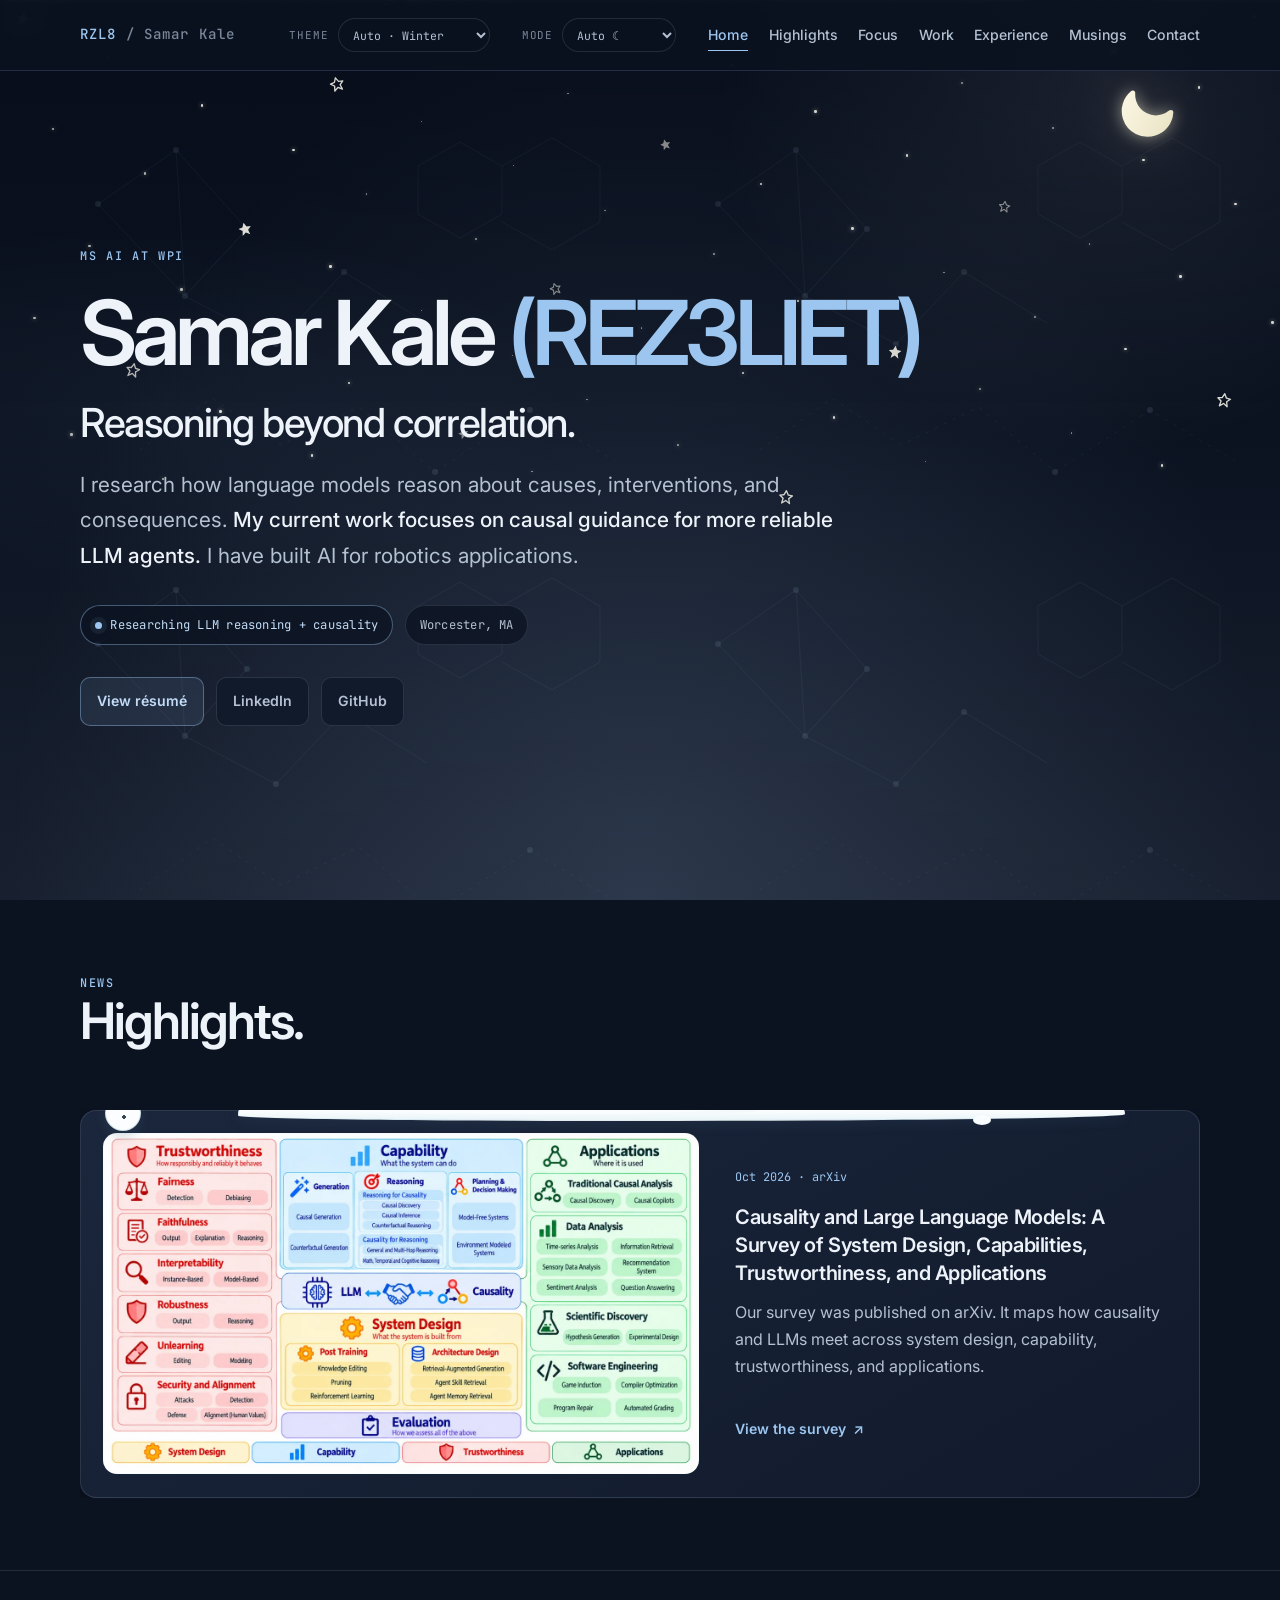
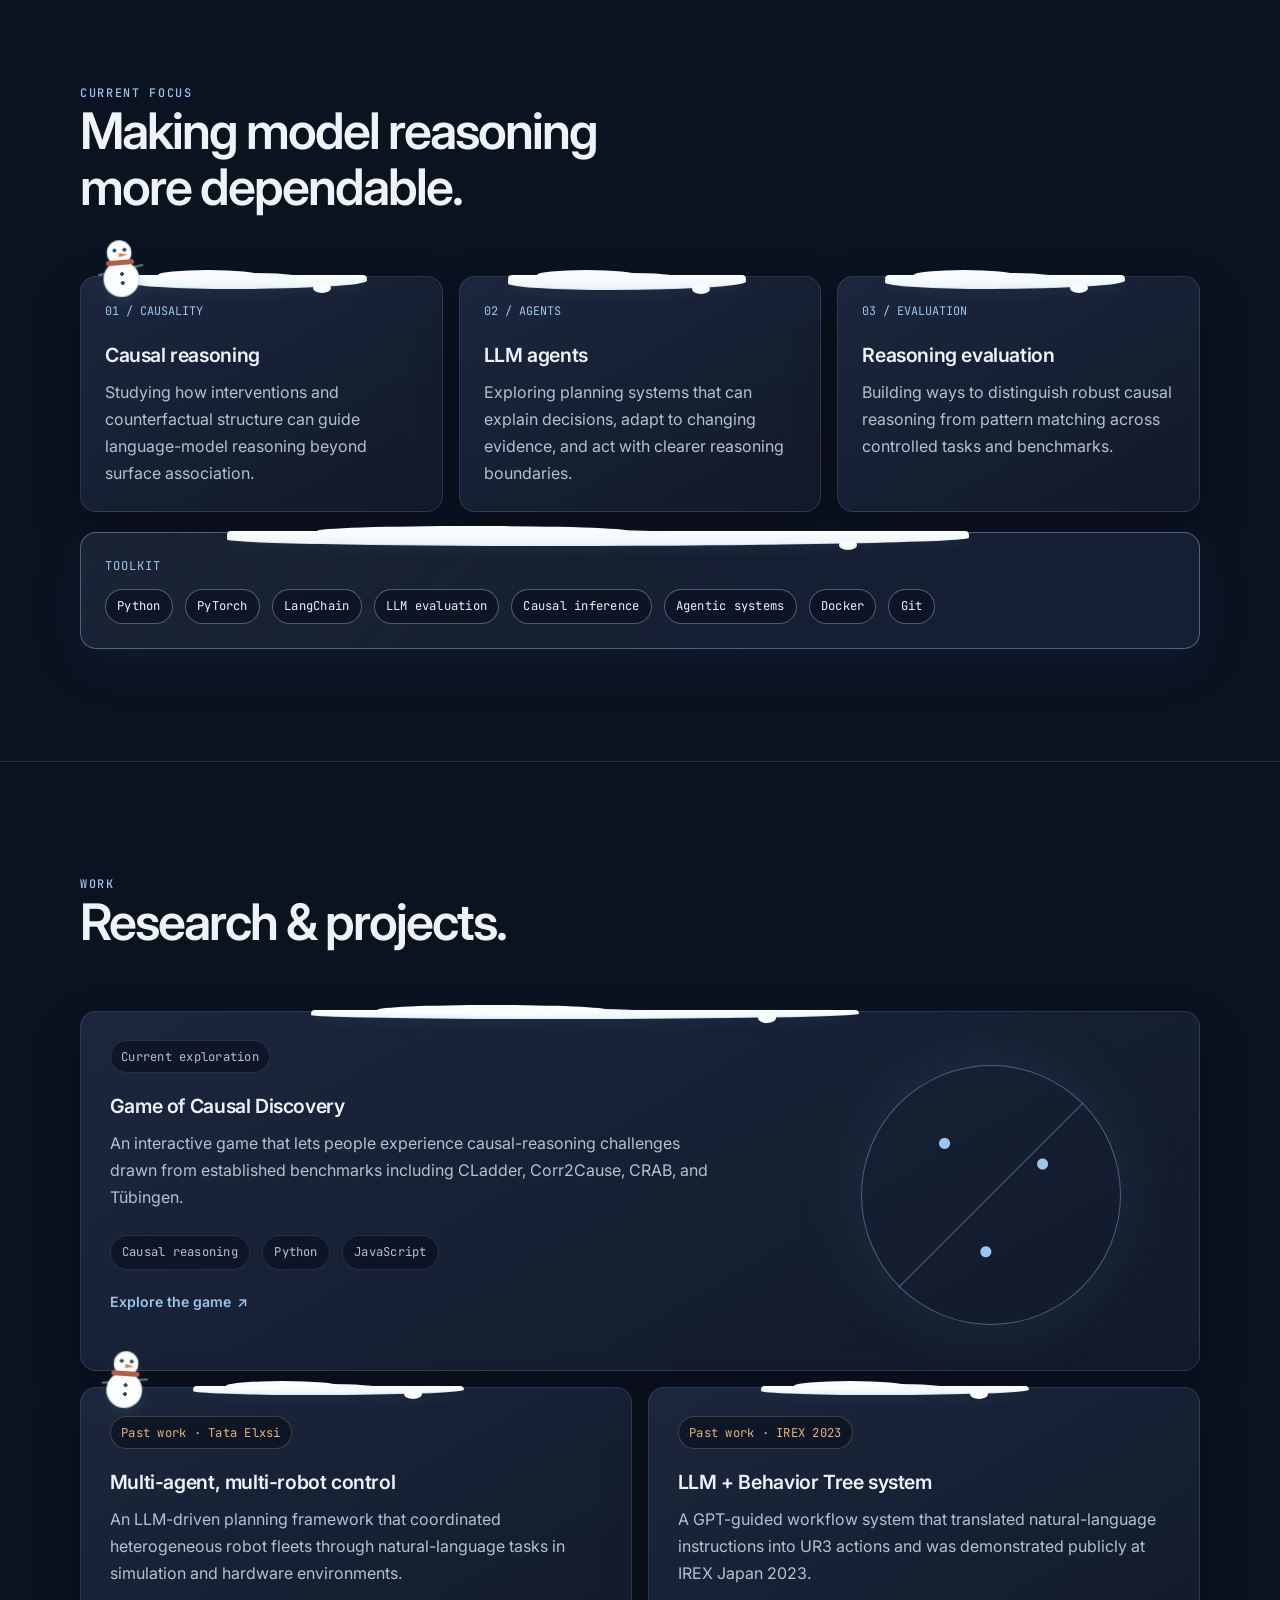
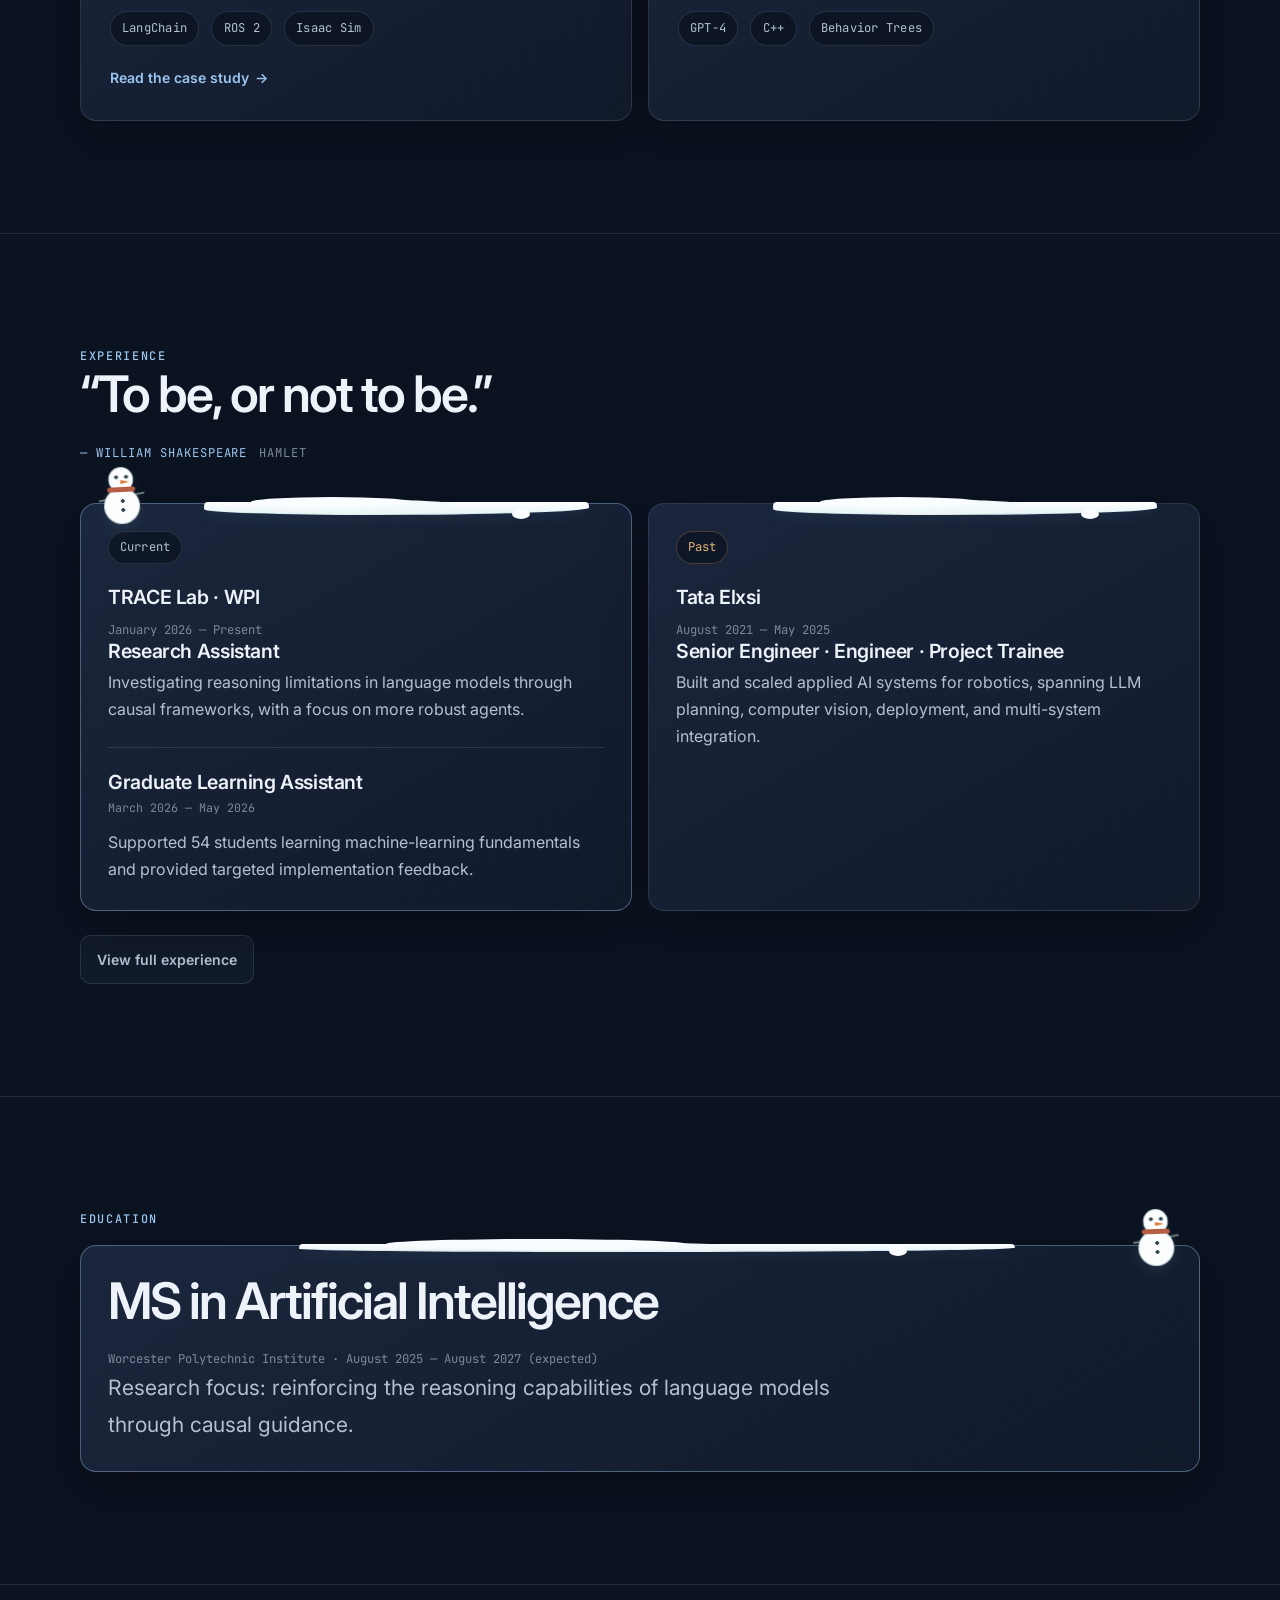
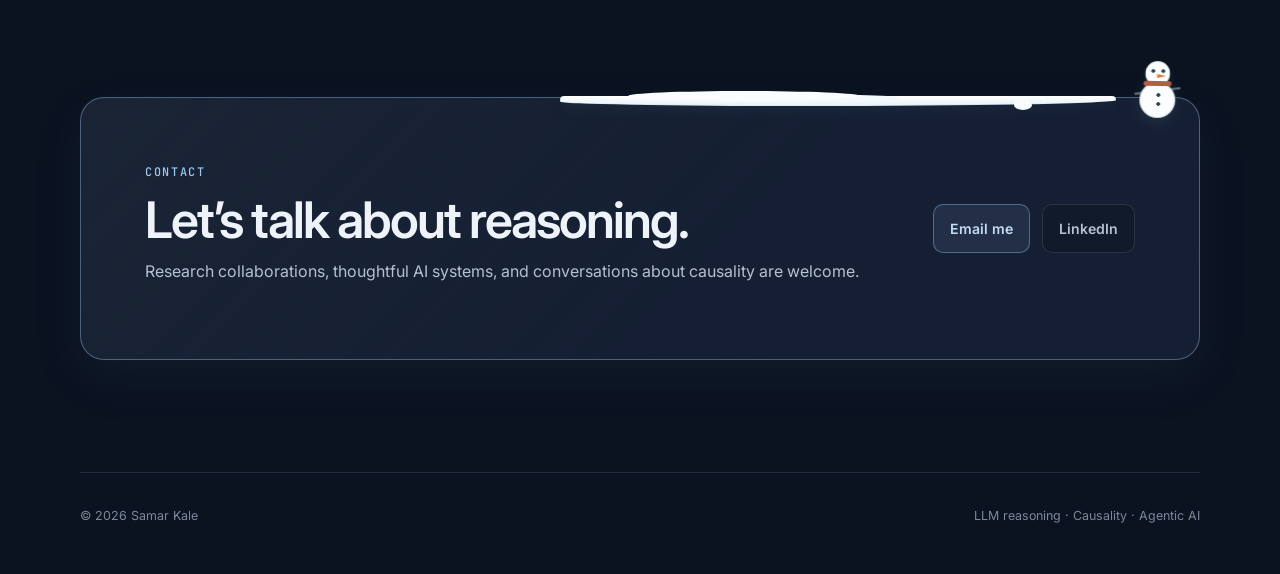
==== commit e9f5ba57: "Highlights" ====
--- a/index.html
+++ b/index.html
@@ -20,6 +20,7 @@
       </button>
       <ul class="nav-links" id="primary-links">
         <li><a href="#home" aria-current="page">Home</a></li>
+        <li><a href="#news">Highlights</a></li>
         <li><a href="#focus">Focus</a></li>
         <li><a href="#work">Work</a></li>
         <li><a href="#experience">Experience</a></li>
@@ -50,6 +51,38 @@
       </div>
     </header>
 
+    <section class="section news-section" id="news" aria-labelledby="news-heading">
+      <div class="page-shell">
+        <div class="section-heading single news-heading">
+          <div>
+            <p class="eyebrow">News</p>
+            <h2 id="news-heading">Highlights.</h2>
+          </div>
+        </div>
+
+        <!-- Newest first. To add a highlight, copy one <li class="news-item"> block to the top of this list.
+             Images go in assets/images/news/ (about 1400px wide). Arrows, dots and auto-advance are added by site.js. -->
+        <div class="news-carousel" data-carousel>
+          <ol class="news-track" tabindex="0" aria-label="News highlights" aria-roledescription="carousel">
+            <li class="news-item" aria-roledescription="slide">
+              <article class="detail-card news-card">
+                <a class="news-media" href="https://trace-lab-wpi.github.io/Causality-and-LLM/" target="_blank" rel="noopener noreferrer" tabindex="-1" aria-hidden="true">
+                  <img src="assets/images/news/causality-llm-survey.webp" width="1400" height="800" loading="lazy" alt="">
+                </a>
+                <div class="news-body">
+                  <p class="card-index"><time datetime="2026-10">Oct 2026</time> · arXiv</p>
+                  <h3>Causality and Large Language Models: A Survey of System Design, Capabilities, Trustworthiness, and Applications</h3>
+                  <p>Our survey was published on arXiv. It maps how causality and LLMs meet across system design, capability, trustworthiness, and applications.</p>
+                  <a class="project-card-link" href="https://trace-lab-wpi.github.io/Causality-and-LLM/" target="_blank" rel="noopener noreferrer">View the survey</a>
+                </div>
+              </article>
+            </li>
+          </ol>
+          <div class="carousel-dots" role="group" aria-label="Choose a highlight"></div>
+        </div>
+      </div>
+    </section>
+
     <section class="section" id="focus">
       <div class="page-shell">
         <div class="section-heading single">
--- a/assets/css/theme.css
+++ b/assets/css/theme.css
@@ -26,28 +26,6 @@
   --page: 1120px;
   --reading: 760px;
 }
-
-html[data-theme='gray'] {
-  color-scheme: dark;
-  --gray-level: 18%;
-  --bg: hsl(0 0% var(--gray-level));
-  --surface: hsl(0 0% calc(var(--gray-level) + 4%));
-  --surface-2: hsl(0 0% calc(var(--gray-level) + 8%));
-  --surface-3: hsl(0 0% calc(var(--gray-level) + 12%));
-  --border: rgba(255, 255, 255, 0.14);
-  --border-strong: rgba(255, 255, 255, 0.34);
-  --text: #f0f0f0;
-  --text-soft: #c0c0c0;
-  --text-muted: #909090;
-  --accent: #d7d7d7;
-  --accent-strong: #f2f2f2;
-  --accent-rgb: 215, 215, 215;
-  --accent-strong-rgb: 242, 242, 242;
-  --accent-dim: rgba(255, 255, 255, 0.09);
-  --warm: #bcbcbc;
-  --warm-dim: rgba(255, 255, 255, 0.07);
-}
-
 html[data-theme='white'] {
   color-scheme: light;
   --bg: #f5f3ed;
@@ -73,7 +51,7 @@
   --sans: 'Source Serif 4', Georgia, 'Times New Roman', serif;
 }
 
-html[data-theme='shower'] {
+html[data-theme='monsoon'] {
   color-scheme: dark;
   --bg: #20282d;
   --surface: #29343b;
@@ -94,7 +72,7 @@
   --shadow: 0 28px 72px rgba(3, 8, 11, 0.34);
 }
 
-html[data-theme='snow'] {
+html[data-theme='winter'] {
   color-scheme: light;
   --bg: #eaf3f7;
   --surface: #fbfdfe;
@@ -115,6 +93,175 @@
   --shadow: 0 24px 64px rgba(55, 91, 109, 0.16);
 }
 
+html[data-theme='spring'] {
+  color-scheme: light;
+  --bg: #f3f7ec;
+  --surface: #fdfef9;
+  --surface-2: #e8f0dc;
+  --surface-3: #dae7cb;
+  --border: rgba(62, 98, 48, 0.18);
+  --border-strong: rgba(70, 128, 52, 0.42);
+  --text: #1e2a1a;
+  --text-soft: #46563f;
+  --text-muted: #73826b;
+  --accent: #3f7f34;
+  --accent-strong: #2d6224;
+  --accent-rgb: 63, 127, 52;
+  --accent-strong-rgb: 45, 98, 36;
+  --accent-dim: rgba(63, 127, 52, 0.09);
+  --warm: #c2577a;
+  --warm-dim: rgba(194, 87, 122, 0.1);
+  --shadow: 0 24px 60px rgba(70, 96, 52, 0.14);
+}
+
+html[data-theme='summer'] {
+  color-scheme: light;
+  --bg: #fcf5e4;
+  --surface: #fffdf6;
+  --surface-2: #f6ead0;
+  --surface-3: #efdcb8;
+  --border: rgba(120, 88, 40, 0.18);
+  --border-strong: rgba(15, 124, 140, 0.42);
+  --text: #2a2113;
+  --text-soft: #5a4b33;
+  --text-muted: #8a7a5e;
+  --accent: #0f7c8c;
+  --accent-strong: #0a5f6c;
+  --accent-rgb: 15, 124, 140;
+  --accent-strong-rgb: 10, 95, 108;
+  --accent-dim: rgba(15, 124, 140, 0.09);
+  --warm: #d65a2e;
+  --warm-dim: rgba(214, 90, 46, 0.1);
+  --shadow: 0 24px 60px rgba(120, 88, 40, 0.14);
+}
+
+html[data-theme='fall'] {
+  color-scheme: dark;
+  --bg: #1b1411;
+  --surface: #251b16;
+  --surface-2: #2e221b;
+  --surface-3: #3a2b21;
+  --border: rgba(240, 204, 168, 0.14);
+  --border-strong: rgba(232, 137, 58, 0.42);
+  --text: #f6ece3;
+  --text-soft: #cdb9a8;
+  --text-muted: #9c8777;
+  --accent: #e8893a;
+  --accent-strong: #f5a862;
+  --accent-rgb: 232, 137, 58;
+  --accent-strong-rgb: 245, 168, 98;
+  --accent-dim: rgba(232, 137, 58, 0.1);
+  --warm: #d9a441;
+  --warm-dim: rgba(217, 164, 65, 0.11);
+  --shadow: 0 26px 70px rgba(8, 4, 2, 0.36);
+}
+
+/* ---- Day/night variants: colors. Spring, Summer and Winter are light by day (default) and get a night look; Monsoon and Fall are dark by night (default) and get a day look. ---- */
+html[data-theme='spring'][data-mode='night'] {
+  color-scheme: dark;
+  --bg: #111a15;
+  --surface: #18231c;
+  --surface-2: #1e2b23;
+  --surface-3: #26362b;
+  --border: rgba(190, 225, 180, 0.13);
+  --border-strong: rgba(143, 209, 122, 0.38);
+  --text: #eef4ea;
+  --text-soft: #b5c4ad;
+  --text-muted: #7f8f78;
+  --accent: #8fd17a;
+  --accent-strong: #b2e6a0;
+  --accent-rgb: 143, 209, 122;
+  --accent-strong-rgb: 178, 230, 160;
+  --accent-dim: rgba(143, 209, 122, 0.1);
+  --warm: #e89ab4;
+  --warm-dim: rgba(232, 154, 180, 0.11);
+  --shadow: 0 26px 70px rgba(2, 6, 3, 0.4);
+}
+
+html[data-theme='summer'][data-mode='night'] {
+  color-scheme: dark;
+  --bg: #0e1626;
+  --surface: #141f33;
+  --surface-2: #19273f;
+  --surface-3: #203049;
+  --border: rgba(180, 210, 240, 0.13);
+  --border-strong: rgba(92, 200, 214, 0.4);
+  --text: #eef3f8;
+  --text-soft: #b2bfcd;
+  --text-muted: #7c8a9a;
+  --accent: #5cc8d6;
+  --accent-strong: #8be0ea;
+  --accent-rgb: 92, 200, 214;
+  --accent-strong-rgb: 139, 224, 234;
+  --accent-dim: rgba(92, 200, 214, 0.1);
+  --warm: #f2a66b;
+  --warm-dim: rgba(242, 166, 107, 0.11);
+  --shadow: 0 26px 70px rgba(2, 5, 12, 0.42);
+}
+
+html[data-theme='winter'][data-mode='night'] {
+  color-scheme: dark;
+  --bg: #0b1220;
+  --surface: #111a2b;
+  --surface-2: #16213a;
+  --surface-3: #1c2943;
+  --border: rgba(200, 220, 240, 0.13);
+  --border-strong: rgba(156, 198, 240, 0.4);
+  --text: #eef3fa;
+  --text-soft: #b4c1d2;
+  --text-muted: #7b889b;
+  --accent: #9cc6f0;
+  --accent-strong: #c2dcf7;
+  --accent-rgb: 156, 198, 240;
+  --accent-strong-rgb: 194, 220, 247;
+  --accent-dim: rgba(156, 198, 240, 0.1);
+  --warm: #e8b27a;
+  --warm-dim: rgba(232, 178, 122, 0.11);
+  --shadow: 0 26px 70px rgba(2, 5, 12, 0.45);
+}
+
+html[data-theme='monsoon'][data-mode='day'] {
+  color-scheme: light;
+  --bg: #e3e8eb;
+  --surface: #f3f5f6;
+  --surface-2: #d7dee2;
+  --surface-3: #c8d1d7;
+  --border: rgba(40, 60, 72, 0.18);
+  --border-strong: rgba(47, 111, 143, 0.42);
+  --text: #1a242a;
+  --text-soft: #3f4d55;
+  --text-muted: #6b7a82;
+  --accent: #2f6f8f;
+  --accent-strong: #1f5470;
+  --accent-rgb: 47, 111, 143;
+  --accent-strong-rgb: 31, 84, 112;
+  --accent-dim: rgba(47, 111, 143, 0.1);
+  --warm: #a86d24;
+  --warm-dim: rgba(168, 109, 36, 0.11);
+  --shadow: 0 22px 56px rgba(40, 60, 72, 0.16);
+}
+
+html[data-theme='fall'][data-mode='day'] {
+  color-scheme: light;
+  --bg: #f6eee0;
+  --surface: #fffaf1;
+  --surface-2: #efe1ca;
+  --surface-3: #e6d0af;
+  --border: rgba(110, 64, 30, 0.18);
+  --border-strong: rgba(196, 96, 42, 0.42);
+  --text: #2b1d14;
+  --text-soft: #5b4434;
+  --text-muted: #8b725f;
+  --accent: #bf5b26;
+  --accent-strong: #984516;
+  --accent-rgb: 191, 91, 38;
+  --accent-strong-rgb: 152, 69, 22;
+  --accent-dim: rgba(191, 91, 38, 0.1);
+  --warm: #a8432f;
+  --warm-dim: rgba(168, 67, 47, 0.11);
+  --shadow: 0 22px 56px rgba(110, 64, 30, 0.14);
+}
+
 *, *::before, *::after {
   box-sizing: border-box;
 }
@@ -140,14 +287,6 @@
   font-size: 16px;
   line-height: 1.7;
 }
-
-html[data-theme='gray'] body {
-  background-image:
-    radial-gradient(circle at 82% 8%, rgba(255, 255, 255, 0.055), transparent 26rem),
-    radial-gradient(circle at 12% 62%, rgba(255, 255, 255, 0.025), transparent 22rem),
-    url("data:image/svg+xml,%3Csvg xmlns='http://www.w3.org/2000/svg' width='620' height='440' viewBox='0 0 620 440'%3E%3Cg fill='none' stroke='%23b8b8b8' stroke-width='1' opacity='.095'%3E%3Cpath d='M34 92 112 38l71 79-62 67-87-92Z'/%3E%3Cpath d='m112 38 9 146 62-67M121 184l91 48 68-72 83 51'/%3E%3Cpath d='m354 54 42-24 42 24v48l-42 24-42-24V54Zm84 0 50-28 48 28v56l-48 28-50-28'/%3E%3Cpath d='m396 126-18 74 69 39-24 76M280 160l-18-10m18 10-5-20M363 211l-14-3m14 3-7-13M447 239l-14 3m14-3-5 14'/%3E%3Cpath d='m76 338 72-52 69 47 78-38 76 65 95-62 85 51'/%3E%3Cpath d='m148 286 7 99m62-52 64 71m90-44 9-81m86 19 66-73' stroke-dasharray='3 7'/%3E%3C/g%3E%3Cg fill='%23d2d2d2' opacity='.15'%3E%3Ccircle cx='34' cy='92' r='3'/%3E%3Ccircle cx='112' cy='38' r='3'/%3E%3Ccircle cx='183' cy='117' r='3'/%3E%3Ccircle cx='121' cy='184' r='3'/%3E%3Ccircle cx='212' cy='232' r='3'/%3E%3Ccircle cx='280' cy='160' r='3'/%3E%3Ccircle cx='363' cy='211' r='3'/%3E%3Ccircle cx='447' cy='239' r='3'/%3E%3Ccircle cx='76' cy='338' r='3'/%3E%3Ccircle cx='148' cy='286' r='3'/%3E%3Ccircle cx='217' cy='333' r='3'/%3E%3Ccircle cx='295' cy='295' r='3'/%3E%3Ccircle cx='371' cy='360' r='3'/%3E%3Ccircle cx='466' cy='298' r='3'/%3E%3Ccircle cx='551' cy='349' r='3'/%3E%3C/g%3E%3C/svg%3E");
-}
-
 html[data-theme='white'] body {
   background-image:
     radial-gradient(circle at 82% 8%, rgba(33, 78, 120, 0.05), transparent 28rem),
@@ -155,18 +294,101 @@
     url("data:image/svg+xml,%3Csvg xmlns='http://www.w3.org/2000/svg' width='620' height='440' viewBox='0 0 620 440'%3E%3Cg fill='none' stroke='%23214e78' stroke-width='1' opacity='.105'%3E%3Cpath d='M34 92 112 38l71 79-62 67-87-92Z'/%3E%3Cpath d='m112 38 9 146 62-67M121 184l91 48 68-72 83 51'/%3E%3Cpath d='m354 54 42-24 42 24v48l-42 24-42-24V54Zm84 0 50-28 48 28v56l-48 28-50-28'/%3E%3Cpath d='m396 126-18 74 69 39-24 76M280 160l-18-10m18 10-5-20M363 211l-14-3m14 3-7-13M447 239l-14 3m14-3-5 14'/%3E%3Cpath d='m76 338 72-52 69 47 78-38 76 65 95-62 85 51'/%3E%3Cpath d='m148 286 7 99m62-52 64 71m90-44 9-81m86 19 66-73' stroke-dasharray='3 7'/%3E%3C/g%3E%3Cg fill='%23141719' opacity='.18'%3E%3Ccircle cx='34' cy='92' r='3'/%3E%3Ccircle cx='112' cy='38' r='3'/%3E%3Ccircle cx='183' cy='117' r='3'/%3E%3Ccircle cx='121' cy='184' r='3'/%3E%3Ccircle cx='212' cy='232' r='3'/%3E%3Ccircle cx='280' cy='160' r='3'/%3E%3Ccircle cx='363' cy='211' r='3'/%3E%3Ccircle cx='447' cy='239' r='3'/%3E%3Ccircle cx='76' cy='338' r='3'/%3E%3Ccircle cx='148' cy='286' r='3'/%3E%3Ccircle cx='217' cy='333' r='3'/%3E%3Ccircle cx='295' cy='295' r='3'/%3E%3Ccircle cx='371' cy='360' r='3'/%3E%3Ccircle cx='466' cy='298' r='3'/%3E%3Ccircle cx='551' cy='349' r='3'/%3E%3C/g%3E%3C/svg%3E");
 }
 
-html[data-theme='shower'] body {
+html[data-theme='monsoon'] body {
   background-image:
     radial-gradient(ellipse at 18% 5%, rgba(158, 183, 195, 0.14), transparent 32rem),
     radial-gradient(ellipse at 82% 14%, rgba(8, 14, 18, 0.34), transparent 36rem),
     url("data:image/svg+xml,%3Csvg xmlns='http://www.w3.org/2000/svg' width='620' height='440' viewBox='0 0 620 440'%3E%3Cg fill='none' stroke='%23bdcbd1' stroke-width='1' opacity='.08'%3E%3Cpath d='M34 92 112 38l71 79-62 67-87-92Z'/%3E%3Cpath d='m112 38 9 146 62-67M121 184l91 48 68-72 83 51'/%3E%3Cpath d='m354 54 42-24 42 24v48l-42 24-42-24V54Zm84 0 50-28 48 28v56l-48 28-50-28'/%3E%3Cpath d='m396 126-18 74 69 39-24 76M280 160l-18-10m18 10-5-20M363 211l-14-3m14 3-7-13M447 239l-14 3m14-3-5 14'/%3E%3Cpath d='m76 338 72-52 69 47 78-38 76 65 95-62 85 51'/%3E%3Cpath d='m148 286 7 99m62-52 64 71m90-44 9-81m86 19 66-73' stroke-dasharray='3 7'/%3E%3C/g%3E%3Cg fill='%23f0b84f' opacity='.13'%3E%3Ccircle cx='34' cy='92' r='3'/%3E%3Ccircle cx='112' cy='38' r='3'/%3E%3Ccircle cx='183' cy='117' r='3'/%3E%3Ccircle cx='121' cy='184' r='3'/%3E%3Ccircle cx='212' cy='232' r='3'/%3E%3Ccircle cx='280' cy='160' r='3'/%3E%3Ccircle cx='363' cy='211' r='3'/%3E%3Ccircle cx='447' cy='239' r='3'/%3E%3Ccircle cx='76' cy='338' r='3'/%3E%3Ccircle cx='148' cy='286' r='3'/%3E%3Ccircle cx='217' cy='333' r='3'/%3E%3Ccircle cx='295' cy='295' r='3'/%3E%3Ccircle cx='371' cy='360' r='3'/%3E%3Ccircle cx='466' cy='298' r='3'/%3E%3Ccircle cx='551' cy='349' r='3'/%3E%3C/g%3E%3C/svg%3E");
 }
 
-html[data-theme='snow'] body {
+html[data-theme='winter'] body {
   background-image:
     radial-gradient(ellipse at bottom, rgba(251, 253, 254, 0.44) 0%, rgba(219, 234, 241, 0.5) 58%, rgba(200, 221, 231, 0.58) 100%),
     radial-gradient(ellipse at 20% 8%, rgba(255, 255, 255, 0.92), transparent 30rem),
     url("data:image/svg+xml,%3Csvg xmlns='http://www.w3.org/2000/svg' width='620' height='440' viewBox='0 0 620 440'%3E%3Cg fill='none' stroke='%235d91aa' stroke-width='1' opacity='.07'%3E%3Cpath d='M34 92 112 38l71 79-62 67-87-92Z'/%3E%3Cpath d='m112 38 9 146 62-67M121 184l91 48 68-72 83 51'/%3E%3Cpath d='m354 54 42-24 42 24v48l-42 24-42-24V54Zm84 0 50-28 48 28v56l-48 28-50-28'/%3E%3Cpath d='m76 338 72-52 69 47 78-38 76 65 95-62 85 51' stroke-dasharray='3 7'/%3E%3C/g%3E%3Cg fill='%23247da5' opacity='.1'%3E%3Ccircle cx='34' cy='92' r='3'/%3E%3Ccircle cx='112' cy='38' r='3'/%3E%3Ccircle cx='183' cy='117' r='3'/%3E%3Ccircle cx='121' cy='184' r='3'/%3E%3Ccircle cx='212' cy='232' r='3'/%3E%3Ccircle cx='280' cy='160' r='3'/%3E%3Ccircle cx='371' cy='360' r='3'/%3E%3Ccircle cx='466' cy='298' r='3'/%3E%3C/g%3E%3C/svg%3E");
+}
+
+/* Same layer layout as the base body rule, plus one extra full-screen glow before the pattern. */
+html[data-theme='spring'] body {
+  background-position: center top, left center, center bottom, 5vw 7rem;
+  background-size: auto, auto, auto, 620px 440px;
+  background-image:
+    radial-gradient(ellipse at 82% 6%, rgba(240, 180, 41, 0.14), transparent 28rem),
+    radial-gradient(ellipse at 12% 40%, rgba(224, 122, 154, 0.1), transparent 26rem),
+    radial-gradient(ellipse at 50% 100%, rgba(170, 206, 140, 0.32), transparent 70%),
+    url("data:image/svg+xml,%3Csvg xmlns='http://www.w3.org/2000/svg' width='620' height='440' viewBox='0 0 620 440'%3E%3Cg fill='none' stroke='%235f9442' stroke-width='1' opacity='.07'%3E%3Cpath d='M34 92 112 38l71 79-62 67-87-92Z'/%3E%3Cpath d='m112 38 9 146 62-67M121 184l91 48 68-72 83 51'/%3E%3Cpath d='m354 54 42-24 42 24v48l-42 24-42-24V54Zm84 0 50-28 48 28v56l-48 28-50-28'/%3E%3Cpath d='m76 338 72-52 69 47 78-38 76 65 95-62 85 51' stroke-dasharray='3 7'/%3E%3C/g%3E%3Cg fill='%23c2577a' opacity='.1'%3E%3Ccircle cx='34' cy='92' r='3'/%3E%3Ccircle cx='112' cy='38' r='3'/%3E%3Ccircle cx='183' cy='117' r='3'/%3E%3Ccircle cx='121' cy='184' r='3'/%3E%3Ccircle cx='212' cy='232' r='3'/%3E%3Ccircle cx='280' cy='160' r='3'/%3E%3Ccircle cx='371' cy='360' r='3'/%3E%3Ccircle cx='466' cy='298' r='3'/%3E%3C/g%3E%3C/svg%3E");
+}
+
+html[data-theme='summer'] body {
+  background-position: center top, left center, center bottom, 5vw 7rem;
+  background-size: auto, auto, auto, 620px 440px;
+  background-image:
+    radial-gradient(circle at 88% 4%, rgba(255, 196, 61, 0.3), transparent 24rem),
+    radial-gradient(ellipse at 10% 45%, rgba(226, 104, 60, 0.07), transparent 26rem),
+    radial-gradient(ellipse at 50% 100%, rgba(80, 180, 200, 0.22), transparent 70%),
+    url("data:image/svg+xml,%3Csvg xmlns='http://www.w3.org/2000/svg' width='620' height='440' viewBox='0 0 620 440'%3E%3Cg fill='none' stroke='%230f7c8c' stroke-width='1' opacity='.045'%3E%3Cpath d='M34 92 112 38l71 79-62 67-87-92Z'/%3E%3Cpath d='m112 38 9 146 62-67M121 184l91 48 68-72 83 51'/%3E%3Cpath d='m354 54 42-24 42 24v48l-42 24-42-24V54Zm84 0 50-28 48 28v56l-48 28-50-28'/%3E%3Cpath d='m76 338 72-52 69 47 78-38 76 65 95-62 85 51' stroke-dasharray='3 7'/%3E%3C/g%3E%3Cg fill='%23e2683c' opacity='.07'%3E%3Ccircle cx='34' cy='92' r='3'/%3E%3Ccircle cx='112' cy='38' r='3'/%3E%3Ccircle cx='183' cy='117' r='3'/%3E%3Ccircle cx='121' cy='184' r='3'/%3E%3Ccircle cx='212' cy='232' r='3'/%3E%3Ccircle cx='280' cy='160' r='3'/%3E%3Ccircle cx='371' cy='360' r='3'/%3E%3Ccircle cx='466' cy='298' r='3'/%3E%3C/g%3E%3C/svg%3E");
+}
+
+/* Same layer layout as the base body rule, plus one extra full-screen glow before the pattern. */
+html[data-theme='fall'] body {
+  background-position: center top, left center, center bottom, 5vw 7rem;
+  background-size: auto, auto, auto, 620px 440px;
+  background-image:
+    radial-gradient(ellipse at 85% 4%, rgba(232, 137, 58, 0.12), transparent 30rem),
+    radial-gradient(ellipse at 10% 70%, rgba(168, 67, 47, 0.1), transparent 28rem),
+    radial-gradient(ellipse at 50% 100%, rgba(58, 36, 22, 0.5), transparent 70%),
+    url("data:image/svg+xml,%3Csvg xmlns='http://www.w3.org/2000/svg' width='620' height='440' viewBox='0 0 620 440'%3E%3Cg fill='none' stroke='%23e8893a' stroke-width='1' opacity='.07'%3E%3Cpath d='M34 92 112 38l71 79-62 67-87-92Z'/%3E%3Cpath d='m112 38 9 146 62-67M121 184l91 48 68-72 83 51'/%3E%3Cpath d='m354 54 42-24 42 24v48l-42 24-42-24V54Zm84 0 50-28 48 28v56l-48 28-50-28'/%3E%3Cpath d='m76 338 72-52 69 47 78-38 76 65 95-62 85 51' stroke-dasharray='3 7'/%3E%3C/g%3E%3Cg fill='%23d9a441' opacity='.1'%3E%3Ccircle cx='34' cy='92' r='3'/%3E%3Ccircle cx='112' cy='38' r='3'/%3E%3Ccircle cx='183' cy='117' r='3'/%3E%3Ccircle cx='121' cy='184' r='3'/%3E%3Ccircle cx='212' cy='232' r='3'/%3E%3Ccircle cx='280' cy='160' r='3'/%3E%3Ccircle cx='371' cy='360' r='3'/%3E%3Ccircle cx='466' cy='298' r='3'/%3E%3C/g%3E%3C/svg%3E");
+}
+
+/* ---- Day/night variants: page backgrounds ---- */
+html[data-theme='spring'][data-mode='night'] body {
+  background-position: center top, left center, center bottom, 5vw 7rem;
+  background-size: auto, auto, auto, 620px 440px;
+  background-image:
+    radial-gradient(circle at 86% 8%, rgba(236, 240, 210, 0.08), transparent 24rem),
+    radial-gradient(ellipse at 12% 45%, rgba(232, 154, 180, 0.05), transparent 26rem),
+    radial-gradient(ellipse at 50% 100%, rgba(80, 130, 70, 0.22), transparent 70%),
+    url("data:image/svg+xml,%3Csvg xmlns='http://www.w3.org/2000/svg' width='620' height='440' viewBox='0 0 620 440'%3E%3Cg fill='none' stroke='%238fd17a' stroke-width='1' opacity='.06'%3E%3Cpath d='M34 92 112 38l71 79-62 67-87-92Z'/%3E%3Cpath d='m112 38 9 146 62-67M121 184l91 48 68-72 83 51'/%3E%3Cpath d='m354 54 42-24 42 24v48l-42 24-42-24V54Zm84 0 50-28 48 28v56l-48 28-50-28'/%3E%3Cpath d='m76 338 72-52 69 47 78-38 76 65 95-62 85 51' stroke-dasharray='3 7'/%3E%3C/g%3E%3Cg fill='%23e89ab4' opacity='.1'%3E%3Ccircle cx='34' cy='92' r='3'/%3E%3Ccircle cx='112' cy='38' r='3'/%3E%3Ccircle cx='183' cy='117' r='3'/%3E%3Ccircle cx='121' cy='184' r='3'/%3E%3Ccircle cx='212' cy='232' r='3'/%3E%3Ccircle cx='280' cy='160' r='3'/%3E%3Ccircle cx='371' cy='360' r='3'/%3E%3Ccircle cx='466' cy='298' r='3'/%3E%3C/g%3E%3C/svg%3E");
+}
+
+html[data-theme='summer'][data-mode='night'] body {
+  background-position: center top, left center, center bottom, 5vw 7rem;
+  background-size: auto, auto, auto, 620px 440px;
+  background-image:
+    radial-gradient(circle at 86% 8%, rgba(240, 236, 210, 0.09), transparent 24rem),
+    radial-gradient(ellipse at 10% 45%, rgba(242, 166, 107, 0.05), transparent 26rem),
+    radial-gradient(ellipse at 50% 100%, rgba(40, 110, 140, 0.25), transparent 70%),
+    url("data:image/svg+xml,%3Csvg xmlns='http://www.w3.org/2000/svg' width='620' height='440' viewBox='0 0 620 440'%3E%3Cg fill='none' stroke='%235cc8d6' stroke-width='1' opacity='.06'%3E%3Cpath d='M34 92 112 38l71 79-62 67-87-92Z'/%3E%3Cpath d='m112 38 9 146 62-67M121 184l91 48 68-72 83 51'/%3E%3Cpath d='m354 54 42-24 42 24v48l-42 24-42-24V54Zm84 0 50-28 48 28v56l-48 28-50-28'/%3E%3Cpath d='m76 338 72-52 69 47 78-38 76 65 95-62 85 51' stroke-dasharray='3 7'/%3E%3C/g%3E%3Cg fill='%23f2a66b' opacity='.1'%3E%3Ccircle cx='34' cy='92' r='3'/%3E%3Ccircle cx='112' cy='38' r='3'/%3E%3Ccircle cx='183' cy='117' r='3'/%3E%3Ccircle cx='121' cy='184' r='3'/%3E%3Ccircle cx='212' cy='232' r='3'/%3E%3Ccircle cx='280' cy='160' r='3'/%3E%3Ccircle cx='371' cy='360' r='3'/%3E%3Ccircle cx='466' cy='298' r='3'/%3E%3C/g%3E%3C/svg%3E");
+}
+
+html[data-theme='winter'][data-mode='night'] body {
+  background-position: center top, left center, center bottom, 5vw 7rem;
+  background-size: auto, auto, auto, 620px 440px;
+  background-image:
+    radial-gradient(circle at 86% 8%, rgba(225, 235, 255, 0.1), transparent 24rem),
+    radial-gradient(ellipse at 12% 45%, rgba(156, 198, 240, 0.05), transparent 26rem),
+    radial-gradient(ellipse at 50% 100%, rgba(150, 180, 220, 0.16), transparent 70%),
+    url("data:image/svg+xml,%3Csvg xmlns='http://www.w3.org/2000/svg' width='620' height='440' viewBox='0 0 620 440'%3E%3Cg fill='none' stroke='%239cc6f0' stroke-width='1' opacity='.06'%3E%3Cpath d='M34 92 112 38l71 79-62 67-87-92Z'/%3E%3Cpath d='m112 38 9 146 62-67M121 184l91 48 68-72 83 51'/%3E%3Cpath d='m354 54 42-24 42 24v48l-42 24-42-24V54Zm84 0 50-28 48 28v56l-48 28-50-28'/%3E%3Cpath d='m76 338 72-52 69 47 78-38 76 65 95-62 85 51' stroke-dasharray='3 7'/%3E%3C/g%3E%3Cg fill='%23c2dcf7' opacity='.1'%3E%3Ccircle cx='34' cy='92' r='3'/%3E%3Ccircle cx='112' cy='38' r='3'/%3E%3Ccircle cx='183' cy='117' r='3'/%3E%3Ccircle cx='121' cy='184' r='3'/%3E%3Ccircle cx='212' cy='232' r='3'/%3E%3Ccircle cx='280' cy='160' r='3'/%3E%3Ccircle cx='371' cy='360' r='3'/%3E%3Ccircle cx='466' cy='298' r='3'/%3E%3C/g%3E%3C/svg%3E");
+}
+
+html[data-theme='monsoon'][data-mode='day'] body {
+  background-position: center top, left center, center bottom, 5vw 7rem;
+  background-size: auto, auto, auto, 620px 440px;
+  background-image:
+    radial-gradient(ellipse at 70% 0%, rgba(255, 255, 255, 0.55), transparent 30rem),
+    radial-gradient(ellipse at 10% 45%, rgba(120, 140, 155, 0.12), transparent 26rem),
+    radial-gradient(ellipse at 50% 100%, rgba(150, 170, 182, 0.3), transparent 70%),
+    url("data:image/svg+xml,%3Csvg xmlns='http://www.w3.org/2000/svg' width='620' height='440' viewBox='0 0 620 440'%3E%3Cg fill='none' stroke='%232f6f8f' stroke-width='1' opacity='.06'%3E%3Cpath d='M34 92 112 38l71 79-62 67-87-92Z'/%3E%3Cpath d='m112 38 9 146 62-67M121 184l91 48 68-72 83 51'/%3E%3Cpath d='m354 54 42-24 42 24v48l-42 24-42-24V54Zm84 0 50-28 48 28v56l-48 28-50-28'/%3E%3Cpath d='m76 338 72-52 69 47 78-38 76 65 95-62 85 51' stroke-dasharray='3 7'/%3E%3C/g%3E%3Cg fill='%235a7a8a' opacity='.09'%3E%3Ccircle cx='34' cy='92' r='3'/%3E%3Ccircle cx='112' cy='38' r='3'/%3E%3Ccircle cx='183' cy='117' r='3'/%3E%3Ccircle cx='121' cy='184' r='3'/%3E%3Ccircle cx='212' cy='232' r='3'/%3E%3Ccircle cx='280' cy='160' r='3'/%3E%3Ccircle cx='371' cy='360' r='3'/%3E%3Ccircle cx='466' cy='298' r='3'/%3E%3C/g%3E%3C/svg%3E");
+}
+
+html[data-theme='fall'][data-mode='day'] body {
+  background-position: center top, left center, center bottom, 5vw 7rem;
+  background-size: auto, auto, auto, 620px 440px;
+  background-image:
+    radial-gradient(circle at 86% 6%, rgba(240, 170, 80, 0.22), transparent 26rem),
+    radial-gradient(ellipse at 10% 45%, rgba(201, 80, 58, 0.07), transparent 26rem),
+    radial-gradient(ellipse at 50% 100%, rgba(217, 164, 65, 0.22), transparent 70%),
+    url("data:image/svg+xml,%3Csvg xmlns='http://www.w3.org/2000/svg' width='620' height='440' viewBox='0 0 620 440'%3E%3Cg fill='none' stroke='%23bf5b26' stroke-width='1' opacity='.055'%3E%3Cpath d='M34 92 112 38l71 79-62 67-87-92Z'/%3E%3Cpath d='m112 38 9 146 62-67M121 184l91 48 68-72 83 51'/%3E%3Cpath d='m354 54 42-24 42 24v48l-42 24-42-24V54Zm84 0 50-28 48 28v56l-48 28-50-28'/%3E%3Cpath d='m76 338 72-52 69 47 78-38 76 65 95-62 85 51' stroke-dasharray='3 7'/%3E%3C/g%3E%3Cg fill='%23d9a441' opacity='.09'%3E%3Ccircle cx='34' cy='92' r='3'/%3E%3Ccircle cx='112' cy='38' r='3'/%3E%3Ccircle cx='183' cy='117' r='3'/%3E%3Ccircle cx='121' cy='184' r='3'/%3E%3Ccircle cx='212' cy='232' r='3'/%3E%3Ccircle cx='280' cy='160' r='3'/%3E%3Ccircle cx='371' cy='360' r='3'/%3E%3Ccircle cx='466' cy='298' r='3'/%3E%3C/g%3E%3C/svg%3E");
 }
 
 body.nav-open {
@@ -240,6 +462,8 @@
 }
 
 .nav-logo {
+  flex-shrink: 0;
+  white-space: nowrap;
   color: var(--accent);
   font-family: var(--mono);
   font-size: 0.88rem;
@@ -276,59 +500,10 @@
   font-size: 0.72rem;
 }
 
-.gray-tuner {
-  position: relative;
-  color: var(--text-muted);
-  font-family: var(--mono);
-  font-size: 0.68rem;
-}
-
-.gray-tuner summary {
-  min-height: 34px;
-  padding: 0.42rem 0.7rem;
-  border: 1px solid var(--border);
-  border-radius: 999px;
-  background: var(--surface);
-  cursor: pointer;
-  list-style: none;
-  color: var(--text-soft);
-}
-
-.gray-tuner summary::-webkit-details-marker {
-  display: none;
-}
-
-.gray-tuner-panel {
-  position: absolute;
-  top: calc(100% + 0.7rem);
-  right: 0;
-  z-index: 120;
-  width: 220px;
-  padding: 0.9rem;
-  border: 1px solid var(--border-strong);
-  border-radius: var(--radius-sm);
-  background: var(--surface-2);
-  box-shadow: var(--shadow);
-}
-
-.gray-tuner-panel label {
-  display: flex;
-  justify-content: space-between;
-  gap: 1rem;
-  margin-bottom: 0.55rem;
-  color: var(--text-soft);
-}
-
-.gray-tuner-panel input {
-  width: 100%;
-  accent-color: var(--accent);
-  cursor: pointer;
-}
-
 .nav-links {
   display: flex;
   align-items: center;
-  gap: clamp(1rem, 2vw, 1.8rem);
+  gap: clamp(1rem, 1.6vw, 1.5rem);
   margin: 0;
   padding: 0;
   list-style: none;
@@ -776,6 +951,163 @@
   grid-template-columns: repeat(2, minmax(0, 1fr));
 }
 
+/* News: a carousel showing one highlight at a time. Slides snap into place; the arrows,
+   dots and auto-advance (added by site.js) only appear when there is more than one slide. */
+.news-section {
+  padding: clamp(3rem, 6vw, 4.5rem) 0;
+}
+
+.news-heading {
+  display: flex;
+  align-items: flex-end;
+  justify-content: space-between;
+  gap: 1rem;
+}
+
+.news-track {
+  display: grid;
+  grid-auto-flow: column;
+  grid-auto-columns: 100%;
+  gap: 1rem;
+  margin: 0;
+  padding: 0;
+  list-style: none;
+  overflow-x: auto;
+  overscroll-behavior-x: contain;
+  scroll-snap-type: x mandatory;
+  scrollbar-width: none;
+}
+
+.news-track::-webkit-scrollbar {
+  display: none;
+}
+
+.news-track:focus-visible {
+  outline: 2px solid var(--accent);
+  outline-offset: 4px;
+  border-radius: var(--radius);
+}
+
+.news-item {
+  scroll-snap-align: start;
+  scroll-snap-stop: always;
+  display: flex;
+  min-width: 0;
+}
+
+.news-card {
+  display: grid;
+  grid-template-columns: minmax(0, 1.35fr) minmax(0, 1fr);
+  align-items: center;
+  gap: clamp(1.25rem, 3vw, 2.25rem);
+  width: 100%;
+  padding: clamp(1rem, 2.4vw, 1.5rem);
+}
+
+.news-media {
+  display: block;
+  overflow: hidden;
+  border: 1px solid var(--border);
+  border-radius: calc(var(--radius) - 2px);
+  background: #fff;
+}
+
+.news-media img {
+  display: block;
+  width: 100%;
+  height: auto;
+  transition: transform 400ms ease;
+}
+
+.news-media:hover img {
+  transform: scale(1.02);
+}
+
+.news-body {
+  display: flex;
+  flex-direction: column;
+  min-width: 0;
+}
+
+.news-card .card-index {
+  margin: 0 0 1rem;
+}
+
+.news-card h3 {
+  margin: 0 0 0.75rem;
+  font-size: clamp(1.05rem, 1.6vw, 1.25rem);
+  line-height: 1.4;
+}
+
+.news-card .project-card-link {
+  padding-top: 1rem;
+}
+
+.carousel-dots {
+  display: flex;
+  justify-content: center;
+  gap: 0.5rem;
+  margin-top: 1rem;
+}
+
+.carousel-dots:empty {
+  display: none;
+}
+
+.carousel-dots button {
+  width: 9px;
+  height: 9px;
+  padding: 0;
+  border: 1px solid var(--border-strong);
+  border-radius: 999px;
+  background: transparent;
+  cursor: pointer;
+  transition: width 200ms ease, background 200ms ease;
+}
+
+.carousel-dots button[aria-current="true"] {
+  width: 26px;
+  border-color: var(--accent);
+  background: var(--accent);
+}
+
+@media (max-width: 760px) {
+  .news-card {
+    grid-template-columns: 1fr;
+    align-items: start;
+  }
+}
+
+.scroller-controls {
+  display: flex;
+  gap: 0.5rem;
+}
+
+.scroller-controls[hidden] {
+  display: none;
+}
+
+.scroller-controls button {
+  width: 38px;
+  height: 38px;
+  border: 1px solid var(--border);
+  border-radius: 999px;
+  background: var(--surface);
+  color: var(--text-soft);
+  cursor: pointer;
+  font-size: 1rem;
+}
+
+.scroller-controls button:hover:not(:disabled) {
+  border-color: var(--border-strong);
+  color: var(--accent);
+}
+
+.scroller-controls button:disabled {
+  opacity: 0.35;
+  cursor: default;
+}
+
 .timeline-card {
   padding: 1.7rem;
 }
@@ -942,42 +1274,6 @@
   color: var(--accent);
 }
 
-html[data-theme='gray'] .site-nav {
-  background: hsl(0 0% var(--gray-level) / 0.92);
-}
-
-html[data-theme='gray'] .focus-card,
-html[data-theme='gray'] .project-card,
-html[data-theme='gray'] .timeline-card,
-html[data-theme='gray'] .detail-card,
-html[data-theme='gray'] .metric-card {
-  background: linear-gradient(
-    145deg,
-    hsl(0 0% calc(var(--gray-level) + 9%) / 0.96),
-    hsl(0 0% calc(var(--gray-level) + 3%) / 0.96)
-  );
-}
-
-html[data-theme='gray'] .toolkit,
-html[data-theme='gray'] .contact-panel {
-  background: linear-gradient(
-    135deg,
-    hsl(0 0% calc(var(--gray-level) + 12%) / 0.96),
-    hsl(0 0% calc(var(--gray-level) + 3%) / 0.96)
-  );
-}
-
-html[data-theme='gray'] .project-card.featured::after {
-  filter: grayscale(1);
-}
-
-html[data-theme='gray'] .musing-image,
-html[data-theme='gray'] .musing-image-placeholder,
-html[data-theme='gray'] .dialog-cover,
-html[data-theme='gray'] .dialog-cover-placeholder {
-  filter: grayscale(1);
-}
-
 html[data-theme='white'] .site-nav {
   background: rgba(245, 243, 237, 0.93);
 }
@@ -1052,82 +1348,430 @@
   background: rgba(33, 78, 120, 0.06);
 }
 
-html[data-theme='shower'] .site-nav {
+html[data-theme='monsoon'] .site-nav {
   background: rgba(27, 35, 40, 0.9);
 }
 
-html[data-theme='shower'] .focus-card,
-html[data-theme='shower'] .project-card,
-html[data-theme='shower'] .timeline-card,
-html[data-theme='shower'] .detail-card,
-html[data-theme='shower'] .metric-card,
-html[data-theme='shower'] .musing-card,
-html[data-theme='shower'] .musing-dialog {
+html[data-theme='monsoon'] .focus-card,
+html[data-theme='monsoon'] .project-card,
+html[data-theme='monsoon'] .timeline-card,
+html[data-theme='monsoon'] .detail-card,
+html[data-theme='monsoon'] .metric-card,
+html[data-theme='monsoon'] .musing-card,
+html[data-theme='monsoon'] .musing-dialog {
   background: linear-gradient(145deg, rgba(55, 68, 76, 0.96), rgba(37, 48, 54, 0.96));
   box-shadow: 0 18px 50px rgba(3, 8, 11, 0.22);
 }
 
-html[data-theme='shower'] .toolkit,
-html[data-theme='shower'] .contact-panel {
+html[data-theme='monsoon'] .toolkit,
+html[data-theme='monsoon'] .contact-panel {
   background: linear-gradient(135deg, rgba(240, 184, 79, 0.1), rgba(38, 49, 56, 0.97) 58%);
 }
 
-html[data-theme='shower'] .musing-image,
-html[data-theme='shower'] .dialog-cover {
+html[data-theme='monsoon'] .musing-image,
+html[data-theme='monsoon'] .dialog-cover {
   filter: grayscale(0.65) brightness(0.72) contrast(1.08);
 }
 
-html[data-theme='shower'] .musing-image-placeholder,
-html[data-theme='shower'] .dialog-cover-placeholder {
+html[data-theme='monsoon'] .musing-image-placeholder,
+html[data-theme='monsoon'] .dialog-cover-placeholder {
   background:
     radial-gradient(circle at 72% 28%, rgba(240, 184, 79, 0.13), transparent 18%),
     linear-gradient(145deg, #35434b, #20292e);
 }
 
-html[data-theme='snow'] .site-nav {
+html[data-theme='fall'] .site-nav {
+  background: rgba(27, 20, 17, 0.9);
+  border-bottom-color: rgba(232, 137, 58, 0.16);
+}
+
+html[data-theme='fall'] .focus-card,
+html[data-theme='fall'] .project-card,
+html[data-theme='fall'] .timeline-card,
+html[data-theme='fall'] .detail-card,
+html[data-theme='fall'] .metric-card,
+html[data-theme='fall'] .musing-card,
+html[data-theme='fall'] .musing-dialog {
+  background: linear-gradient(145deg, rgba(50, 37, 29, 0.96), rgba(34, 25, 20, 0.96));
+  box-shadow: 0 18px 50px rgba(8, 4, 2, 0.26);
+}
+
+html[data-theme='fall'] .toolkit,
+html[data-theme='fall'] .contact-panel {
+  background: linear-gradient(135deg, rgba(232, 137, 58, 0.12), rgba(38, 28, 22, 0.97) 58%);
+}
+
+html[data-theme='fall'] .toolkit .chip {
+  background: rgba(27, 20, 17, 0.64);
+}
+
+html[data-theme='fall'] .musing-image,
+html[data-theme='fall'] .dialog-cover {
+  filter: sepia(0.25) saturate(0.9) brightness(0.86);
+}
+
+html[data-theme='spring'] .site-nav {
+  background: rgba(243, 247, 236, 0.92);
+  border-bottom-color: rgba(63, 127, 52, 0.18);
+}
+
+html[data-theme='spring'] .focus-card,
+html[data-theme='spring'] .project-card,
+html[data-theme='spring'] .timeline-card,
+html[data-theme='spring'] .detail-card,
+html[data-theme='spring'] .metric-card,
+html[data-theme='spring'] .musing-card,
+html[data-theme='spring'] .musing-dialog {
+  background: linear-gradient(150deg, rgba(255, 255, 252, 0.98), rgba(240, 247, 232, 0.96));
+  box-shadow: 0 18px 46px rgba(70, 96, 52, 0.11);
+}
+
+html[data-theme='spring'] .toolkit,
+html[data-theme='spring'] .contact-panel {
+  background: linear-gradient(135deg, rgba(255, 255, 252, 0.98), rgba(222, 236, 207, 0.92));
+  box-shadow: 0 18px 46px rgba(70, 96, 52, 0.12);
+}
+
+html[data-theme='spring'] .toolkit .chip,
+html[data-theme='spring'] .status-pill,
+html[data-theme='spring'] .meta-pill,
+html[data-theme='spring'] .chip,
+html[data-theme='spring'] .project-label,
+html[data-theme='spring'] .filter-btn,
+html[data-theme='spring'] .mode-btn,
+html[data-theme='spring'] .dialog-close,
+html[data-theme='spring'] .theme-picker select {
+  background: rgba(252, 254, 247, 0.92);
+}
+
+html[data-theme='spring'] .musing-image,
+html[data-theme='spring'] .dialog-cover {
+  filter: saturate(0.85) brightness(1.04) contrast(0.94);
+}
+
+html[data-theme='spring'] .musing-image-placeholder,
+html[data-theme='spring'] .dialog-cover-placeholder {
+  background:
+    radial-gradient(circle at 68% 30%, rgba(224, 122, 154, 0.16), transparent 20%),
+    linear-gradient(145deg, #fdfef9, #dfeccf);
+}
+
+html[data-theme='summer'] .site-nav {
+  background: rgba(252, 245, 228, 0.92);
+  border-bottom-color: rgba(15, 124, 140, 0.16);
+}
+
+html[data-theme='summer'] .focus-card,
+html[data-theme='summer'] .project-card,
+html[data-theme='summer'] .timeline-card,
+html[data-theme='summer'] .detail-card,
+html[data-theme='summer'] .metric-card,
+html[data-theme='summer'] .musing-card,
+html[data-theme='summer'] .musing-dialog {
+  background: linear-gradient(150deg, rgba(255, 253, 246, 0.98), rgba(250, 240, 218, 0.96));
+  box-shadow: 0 18px 46px rgba(120, 88, 40, 0.11);
+}
+
+html[data-theme='summer'] .toolkit,
+html[data-theme='summer'] .contact-panel {
+  background: linear-gradient(135deg, rgba(255, 253, 246, 0.98), rgba(214, 238, 240, 0.9));
+  box-shadow: 0 18px 46px rgba(120, 88, 40, 0.12);
+}
+
+html[data-theme='summer'] .toolkit .chip,
+html[data-theme='summer'] .status-pill,
+html[data-theme='summer'] .meta-pill,
+html[data-theme='summer'] .chip,
+html[data-theme='summer'] .project-label,
+html[data-theme='summer'] .filter-btn,
+html[data-theme='summer'] .mode-btn,
+html[data-theme='summer'] .dialog-close,
+html[data-theme='summer'] .theme-picker select {
+  background: rgba(255, 252, 242, 0.92);
+}
+
+html[data-theme='summer'] .musing-image,
+html[data-theme='summer'] .dialog-cover {
+  filter: saturate(1.05) brightness(1.04);
+}
+
+html[data-theme='summer'] .musing-image-placeholder,
+html[data-theme='summer'] .dialog-cover-placeholder {
+  background:
+    radial-gradient(circle at 70% 28%, rgba(255, 196, 61, 0.3), transparent 22%),
+    linear-gradient(145deg, #fffdf6, #d6eef0);
+}
+
+html[data-theme='winter'] .site-nav {
   background: rgba(234, 243, 247, 0.9);
   border-bottom-color: rgba(42, 99, 128, 0.2);
 }
 
-html[data-theme='snow'] .focus-card,
-html[data-theme='snow'] .project-card,
-html[data-theme='snow'] .timeline-card,
-html[data-theme='snow'] .detail-card,
-html[data-theme='snow'] .metric-card,
-html[data-theme='snow'] .musing-card,
-html[data-theme='snow'] .musing-dialog {
+html[data-theme='winter'] .focus-card,
+html[data-theme='winter'] .project-card,
+html[data-theme='winter'] .timeline-card,
+html[data-theme='winter'] .detail-card,
+html[data-theme='winter'] .metric-card,
+html[data-theme='winter'] .musing-card,
+html[data-theme='winter'] .musing-dialog {
   background: linear-gradient(150deg, rgba(255, 255, 255, 0.98), rgba(237, 247, 251, 0.96));
   box-shadow: 0 18px 48px rgba(55, 91, 109, 0.12);
 }
 
-html[data-theme='snow'] .toolkit,
-html[data-theme='snow'] .contact-panel {
+html[data-theme='winter'] .toolkit,
+html[data-theme='winter'] .contact-panel {
   background: linear-gradient(135deg, rgba(255, 255, 255, 0.98), rgba(211, 233, 242, 0.92));
   box-shadow: 0 18px 48px rgba(55, 91, 109, 0.13);
 }
 
-html[data-theme='snow'] .toolkit .chip,
-html[data-theme='snow'] .status-pill,
-html[data-theme='snow'] .meta-pill,
-html[data-theme='snow'] .chip,
-html[data-theme='snow'] .project-label,
-html[data-theme='snow'] .filter-btn,
-html[data-theme='snow'] .mode-btn,
-html[data-theme='snow'] .dialog-close,
-html[data-theme='snow'] .theme-picker select {
+html[data-theme='winter'] .toolkit .chip,
+html[data-theme='winter'] .status-pill,
+html[data-theme='winter'] .meta-pill,
+html[data-theme='winter'] .chip,
+html[data-theme='winter'] .project-label,
+html[data-theme='winter'] .filter-btn,
+html[data-theme='winter'] .mode-btn,
+html[data-theme='winter'] .dialog-close,
+html[data-theme='winter'] .theme-picker select {
   background: rgba(249, 253, 255, 0.9);
 }
 
-html[data-theme='snow'] .musing-image,
-html[data-theme='snow'] .dialog-cover {
+html[data-theme='winter'] .musing-image,
+html[data-theme='winter'] .dialog-cover {
   filter: saturate(0.72) brightness(1.04) contrast(0.92);
 }
 
-html[data-theme='snow'] .musing-image-placeholder,
-html[data-theme='snow'] .dialog-cover-placeholder {
+html[data-theme='winter'] .musing-image-placeholder,
+html[data-theme='winter'] .dialog-cover-placeholder {
   background:
     radial-gradient(circle at 68% 30%, rgba(36, 125, 165, 0.15), transparent 20%),
     linear-gradient(145deg, #fafdff, #d7eaf2);
+}
+
+/* ---- Day/night variants: nav, cards and controls ---- */
+html[data-theme='spring'][data-mode='night'] .site-nav {
+  background: rgba(17, 26, 21, 0.9);
+  border-bottom-color: rgba(143, 209, 122, 0.16);
+}
+
+html[data-theme='spring'][data-mode='night'] .focus-card,
+html[data-theme='spring'][data-mode='night'] .project-card,
+html[data-theme='spring'][data-mode='night'] .timeline-card,
+html[data-theme='spring'][data-mode='night'] .detail-card,
+html[data-theme='spring'][data-mode='night'] .metric-card,
+html[data-theme='spring'][data-mode='night'] .musing-card,
+html[data-theme='spring'][data-mode='night'] .musing-dialog {
+  background: linear-gradient(150deg, rgba(32, 46, 37, 0.96), rgba(22, 32, 26, 0.96));
+  box-shadow: 0 18px 48px rgba(0, 0, 0, 0.24);
+}
+
+html[data-theme='spring'][data-mode='night'] .toolkit,
+html[data-theme='spring'][data-mode='night'] .contact-panel {
+  background: linear-gradient(135deg, rgba(143, 209, 122, 0.1), rgba(28, 40, 32, 0.97) 58%);
+}
+
+html[data-theme='spring'][data-mode='night'] .toolkit .chip,
+html[data-theme='spring'][data-mode='night'] .status-pill,
+html[data-theme='spring'][data-mode='night'] .meta-pill,
+html[data-theme='spring'][data-mode='night'] .chip,
+html[data-theme='spring'][data-mode='night'] .project-label,
+html[data-theme='spring'][data-mode='night'] .filter-btn,
+html[data-theme='spring'][data-mode='night'] .mode-btn,
+html[data-theme='spring'][data-mode='night'] .dialog-close,
+html[data-theme='spring'][data-mode='night'] .theme-picker select {
+  background: rgba(17, 26, 21, 0.7);
+}
+
+html[data-theme='spring'][data-mode='night'] .musing-image,
+html[data-theme='spring'][data-mode='night'] .dialog-cover {
+  filter: saturate(0.8) brightness(0.82);
+}
+
+html[data-theme='spring'][data-mode='night'] .musing-image-placeholder,
+html[data-theme='spring'][data-mode='night'] .dialog-cover-placeholder {
+  background:
+    radial-gradient(circle at 70% 30%, rgba(143, 209, 122, 0.12), transparent 20%),
+    linear-gradient(145deg, #1e2b23, #111a15);
+}
+
+html[data-theme='summer'][data-mode='night'] .site-nav {
+  background: rgba(14, 22, 38, 0.9);
+  border-bottom-color: rgba(92, 200, 214, 0.16);
+}
+
+html[data-theme='summer'][data-mode='night'] .focus-card,
+html[data-theme='summer'][data-mode='night'] .project-card,
+html[data-theme='summer'][data-mode='night'] .timeline-card,
+html[data-theme='summer'][data-mode='night'] .detail-card,
+html[data-theme='summer'][data-mode='night'] .metric-card,
+html[data-theme='summer'][data-mode='night'] .musing-card,
+html[data-theme='summer'][data-mode='night'] .musing-dialog {
+  background: linear-gradient(150deg, rgba(30, 44, 68, 0.96), rgba(20, 30, 50, 0.96));
+  box-shadow: 0 18px 48px rgba(0, 0, 0, 0.24);
+}
+
+html[data-theme='summer'][data-mode='night'] .toolkit,
+html[data-theme='summer'][data-mode='night'] .contact-panel {
+  background: linear-gradient(135deg, rgba(92, 200, 214, 0.1), rgba(24, 36, 58, 0.97) 58%);
+}
+
+html[data-theme='summer'][data-mode='night'] .toolkit .chip,
+html[data-theme='summer'][data-mode='night'] .status-pill,
+html[data-theme='summer'][data-mode='night'] .meta-pill,
+html[data-theme='summer'][data-mode='night'] .chip,
+html[data-theme='summer'][data-mode='night'] .project-label,
+html[data-theme='summer'][data-mode='night'] .filter-btn,
+html[data-theme='summer'][data-mode='night'] .mode-btn,
+html[data-theme='summer'][data-mode='night'] .dialog-close,
+html[data-theme='summer'][data-mode='night'] .theme-picker select {
+  background: rgba(14, 22, 38, 0.7);
+}
+
+html[data-theme='summer'][data-mode='night'] .musing-image,
+html[data-theme='summer'][data-mode='night'] .dialog-cover {
+  filter: saturate(0.85) brightness(0.84);
+}
+
+html[data-theme='summer'][data-mode='night'] .musing-image-placeholder,
+html[data-theme='summer'][data-mode='night'] .dialog-cover-placeholder {
+  background:
+    radial-gradient(circle at 70% 30%, rgba(92, 200, 214, 0.14), transparent 20%),
+    linear-gradient(145deg, #19273f, #0e1626);
+}
+
+html[data-theme='winter'][data-mode='night'] .site-nav {
+  background: rgba(11, 18, 32, 0.9);
+  border-bottom-color: rgba(156, 198, 240, 0.16);
+}
+
+html[data-theme='winter'][data-mode='night'] .focus-card,
+html[data-theme='winter'][data-mode='night'] .project-card,
+html[data-theme='winter'][data-mode='night'] .timeline-card,
+html[data-theme='winter'][data-mode='night'] .detail-card,
+html[data-theme='winter'][data-mode='night'] .metric-card,
+html[data-theme='winter'][data-mode='night'] .musing-card,
+html[data-theme='winter'][data-mode='night'] .musing-dialog {
+  background: linear-gradient(150deg, rgba(28, 40, 62, 0.96), rgba(18, 27, 44, 0.96));
+  box-shadow: 0 18px 48px rgba(0, 0, 0, 0.24);
+}
+
+html[data-theme='winter'][data-mode='night'] .toolkit,
+html[data-theme='winter'][data-mode='night'] .contact-panel {
+  background: linear-gradient(135deg, rgba(156, 198, 240, 0.1), rgba(22, 32, 52, 0.97) 58%);
+}
+
+html[data-theme='winter'][data-mode='night'] .toolkit .chip,
+html[data-theme='winter'][data-mode='night'] .status-pill,
+html[data-theme='winter'][data-mode='night'] .meta-pill,
+html[data-theme='winter'][data-mode='night'] .chip,
+html[data-theme='winter'][data-mode='night'] .project-label,
+html[data-theme='winter'][data-mode='night'] .filter-btn,
+html[data-theme='winter'][data-mode='night'] .mode-btn,
+html[data-theme='winter'][data-mode='night'] .dialog-close,
+html[data-theme='winter'][data-mode='night'] .theme-picker select {
+  background: rgba(11, 18, 32, 0.7);
+}
+
+html[data-theme='winter'][data-mode='night'] .musing-image,
+html[data-theme='winter'][data-mode='night'] .dialog-cover {
+  filter: saturate(0.7) brightness(0.84);
+}
+
+html[data-theme='winter'][data-mode='night'] .musing-image-placeholder,
+html[data-theme='winter'][data-mode='night'] .dialog-cover-placeholder {
+  background:
+    radial-gradient(circle at 70% 30%, rgba(156, 198, 240, 0.14), transparent 20%),
+    linear-gradient(145deg, #16213a, #0b1220);
+}
+
+html[data-theme='monsoon'][data-mode='day'] .site-nav {
+  background: rgba(227, 232, 235, 0.92);
+  border-bottom-color: rgba(47, 111, 143, 0.16);
+}
+
+html[data-theme='monsoon'][data-mode='day'] .focus-card,
+html[data-theme='monsoon'][data-mode='day'] .project-card,
+html[data-theme='monsoon'][data-mode='day'] .timeline-card,
+html[data-theme='monsoon'][data-mode='day'] .detail-card,
+html[data-theme='monsoon'][data-mode='day'] .metric-card,
+html[data-theme='monsoon'][data-mode='day'] .musing-card,
+html[data-theme='monsoon'][data-mode='day'] .musing-dialog {
+  background: linear-gradient(150deg, rgba(246, 248, 249, 0.97), rgba(229, 235, 238, 0.96));
+  box-shadow: 0 18px 48px rgba(0, 0, 0, 0.08);
+}
+
+html[data-theme='monsoon'][data-mode='day'] .toolkit,
+html[data-theme='monsoon'][data-mode='day'] .contact-panel {
+  background: linear-gradient(135deg, rgba(246, 248, 249, 0.98), rgba(208, 220, 228, 0.92) 58%);
+}
+
+html[data-theme='monsoon'][data-mode='day'] .toolkit .chip,
+html[data-theme='monsoon'][data-mode='day'] .status-pill,
+html[data-theme='monsoon'][data-mode='day'] .meta-pill,
+html[data-theme='monsoon'][data-mode='day'] .chip,
+html[data-theme='monsoon'][data-mode='day'] .project-label,
+html[data-theme='monsoon'][data-mode='day'] .filter-btn,
+html[data-theme='monsoon'][data-mode='day'] .mode-btn,
+html[data-theme='monsoon'][data-mode='day'] .dialog-close,
+html[data-theme='monsoon'][data-mode='day'] .theme-picker select {
+  background: rgba(246, 248, 249, 0.92);
+}
+
+html[data-theme='monsoon'][data-mode='day'] .musing-image,
+html[data-theme='monsoon'][data-mode='day'] .dialog-cover {
+  filter: saturate(0.7) brightness(1.02) contrast(0.94);
+}
+
+html[data-theme='monsoon'][data-mode='day'] .musing-image-placeholder,
+html[data-theme='monsoon'][data-mode='day'] .dialog-cover-placeholder {
+  background:
+    radial-gradient(circle at 70% 30%, rgba(47, 111, 143, 0.14), transparent 20%),
+    linear-gradient(145deg, #f3f5f6, #cfd8dd);
+}
+
+html[data-theme='fall'][data-mode='day'] .site-nav {
+  background: rgba(246, 238, 224, 0.92);
+  border-bottom-color: rgba(191, 91, 38, 0.16);
+}
+
+html[data-theme='fall'][data-mode='day'] .focus-card,
+html[data-theme='fall'][data-mode='day'] .project-card,
+html[data-theme='fall'][data-mode='day'] .timeline-card,
+html[data-theme='fall'][data-mode='day'] .detail-card,
+html[data-theme='fall'][data-mode='day'] .metric-card,
+html[data-theme='fall'][data-mode='day'] .musing-card,
+html[data-theme='fall'][data-mode='day'] .musing-dialog {
+  background: linear-gradient(150deg, rgba(255, 250, 241, 0.98), rgba(246, 234, 214, 0.96));
+  box-shadow: 0 18px 48px rgba(0, 0, 0, 0.08);
+}
+
+html[data-theme='fall'][data-mode='day'] .toolkit,
+html[data-theme='fall'][data-mode='day'] .contact-panel {
+  background: linear-gradient(135deg, rgba(255, 250, 241, 0.98), rgba(240, 220, 190, 0.92) 58%);
+}
+
+html[data-theme='fall'][data-mode='day'] .toolkit .chip,
+html[data-theme='fall'][data-mode='day'] .status-pill,
+html[data-theme='fall'][data-mode='day'] .meta-pill,
+html[data-theme='fall'][data-mode='day'] .chip,
+html[data-theme='fall'][data-mode='day'] .project-label,
+html[data-theme='fall'][data-mode='day'] .filter-btn,
+html[data-theme='fall'][data-mode='day'] .mode-btn,
+html[data-theme='fall'][data-mode='day'] .dialog-close,
+html[data-theme='fall'][data-mode='day'] .theme-picker select {
+  background: rgba(255, 250, 241, 0.92);
+}
+
+html[data-theme='fall'][data-mode='day'] .musing-image,
+html[data-theme='fall'][data-mode='day'] .dialog-cover {
+  filter: sepia(0.15) saturate(0.95) brightness(1.02);
+}
+
+html[data-theme='fall'][data-mode='day'] .musing-image-placeholder,
+html[data-theme='fall'][data-mode='day'] .dialog-cover-placeholder {
+  background:
+    radial-gradient(circle at 70% 30%, rgba(191, 91, 38, 0.14), transparent 20%),
+    linear-gradient(145deg, #fffaf1, #efe1ca);
 }
 
 .weather-layer {
@@ -1146,14 +1790,668 @@
   pointer-events: none;
 }
 
-html[data-theme='shower'] .weather-layer::before {
+html[data-theme='monsoon'] .weather-layer::before {
   opacity: 1;
   background: linear-gradient(180deg, rgba(7, 13, 17, 0.24), transparent 34%, rgba(7, 13, 17, 0.12));
 }
 
-html[data-theme='snow'] .weather-layer::before {
+html[data-theme='winter'] .weather-layer::before {
   opacity: 1;
   background: linear-gradient(180deg, rgba(255, 255, 255, 0.22), transparent 40%, rgba(168, 204, 220, 0.12));
+}
+
+html[data-theme='spring'] .weather-layer::before {
+  opacity: 1;
+  background: linear-gradient(180deg, rgba(255, 252, 235, 0.25), transparent 42%, rgba(170, 206, 140, 0.12));
+}
+
+/* Spring: bees fly across, blossoms drift down, flowers and twigs rest on cards.
+   Icons are SVG masks (assets/images/icons/{bee,flower,twig}.svg) filled with a color. */
+.spring-bee {
+  position: absolute;
+  top: var(--bee-y);
+  left: 0;
+  width: var(--bee-size);
+  height: var(--bee-size);
+  background: #8a5a0b;
+  -webkit-mask: url("../images/icons/bee.svg") center / contain no-repeat;
+  mask: url("../images/icons/bee.svg") center / contain no-repeat;
+  opacity: 0.8;
+  animation: var(--bee-path) var(--bee-speed) linear var(--bee-delay) infinite;
+}
+
+.spring-bee.bee-ltr { --bee-path: bee-fly-ltr; }
+.spring-bee.bee-rtl { --bee-path: bee-fly-rtl; }
+
+@keyframes bee-fly-ltr {
+  0% { transform: translate3d(-8vw, 0, 0) rotate(80deg); }
+  20% { transform: translate3d(14vw, calc(var(--bee-bob) * -1), 0) rotate(70deg); }
+  40% { transform: translate3d(36vw, var(--bee-bob), 0) rotate(105deg); }
+  60% { transform: translate3d(58vw, calc(var(--bee-bob) * -1), 0) rotate(70deg); }
+  80% { transform: translate3d(80vw, var(--bee-bob), 0) rotate(105deg); }
+  100% { transform: translate3d(108vw, 0, 0) rotate(80deg); }
+}
+
+@keyframes bee-fly-rtl {
+  0% { transform: translate3d(108vw, 0, 0) rotate(-80deg); }
+  20% { transform: translate3d(80vw, var(--bee-bob), 0) rotate(-105deg); }
+  40% { transform: translate3d(58vw, calc(var(--bee-bob) * -1), 0) rotate(-70deg); }
+  60% { transform: translate3d(36vw, var(--bee-bob), 0) rotate(-105deg); }
+  80% { transform: translate3d(14vw, calc(var(--bee-bob) * -1), 0) rotate(-70deg); }
+  100% { transform: translate3d(-8vw, 0, 0) rotate(-80deg); }
+}
+
+.spring-blossom,
+.weather-prop.spring-flower {
+  background: var(--blossom-color);
+  -webkit-mask: url("../images/icons/flower.svg") center / contain no-repeat;
+  mask: url("../images/icons/flower.svg") center / contain no-repeat;
+}
+
+.spring-blossom {
+  position: absolute;
+  top: -30px;
+  left: var(--leaf-x);
+  width: var(--leaf-size);
+  height: var(--leaf-size);
+  opacity: var(--leaf-opacity);
+  animation: leaf-fall var(--leaf-speed) linear var(--leaf-delay) infinite;
+}
+
+.weather-prop.spring-flower {
+  width: 24px;
+  height: 24px;
+  opacity: 0.9;
+}
+
+.weather-prop.spring-twig {
+  width: 30px;
+  height: 30px;
+  background: #5f9442;
+  opacity: 0.85;
+  -webkit-mask: url("../images/icons/twig.svg") center / contain no-repeat;
+  mask: url("../images/icons/twig.svg") center / contain no-repeat;
+}
+
+html[data-theme='summer'] .weather-layer::before {
+  opacity: 1;
+  background: radial-gradient(circle at 92% 0%, rgba(255, 210, 90, 0.42), rgba(255, 210, 90, 0.12) 18rem, transparent 34rem);
+  animation: sun-pulse 7s ease-in-out infinite alternate;
+}
+
+@keyframes sun-pulse {
+  from { opacity: 0.75; }
+  to { opacity: 1; }
+}
+
+/* Summer: hats fly across the top; beach balls travel across the bottom (track), hop (bounce) and spin (ball).
+   Icons are SVG masks (assets/images/icons/{beach-ball,sun-hat}.svg) filled with --summer-color. */
+.beach-ball-track {
+  position: absolute;
+  bottom: var(--ball-floor);
+  left: 0;
+  width: var(--ball-size);
+  height: var(--ball-size);
+  animation: var(--ball-path) var(--ball-travel) linear var(--ball-delay) infinite;
+}
+
+.beach-ball-track.ball-ltr { --ball-path: ball-travel-ltr; }
+.beach-ball-track.ball-rtl { --ball-path: ball-travel-rtl; }
+
+@keyframes ball-travel-ltr {
+  from { transform: translate3d(-10vw, 0, 0); }
+  to { transform: translate3d(110vw, 0, 0); }
+}
+
+@keyframes ball-travel-rtl {
+  from { transform: translate3d(110vw, 0, 0); }
+  to { transform: translate3d(-10vw, 0, 0); }
+}
+
+.beach-ball-bounce {
+  display: block;
+  width: 100%;
+  height: 100%;
+  animation: ball-hop var(--ball-hop) infinite;
+}
+
+@keyframes ball-hop {
+  0%, 100% { transform: translate3d(0, 0, 0) scale(1.08, 0.92); animation-timing-function: ease-out; }
+  8% { transform: translate3d(0, 0, 0) scale(1, 1); animation-timing-function: ease-out; }
+  50% { transform: translate3d(0, calc(var(--ball-height) * -1), 0); animation-timing-function: ease-in; }
+}
+
+.beach-ball,
+.weather-prop.summer-ball {
+  background: var(--summer-color);
+  -webkit-mask: url("../images/icons/beach-ball.svg") center / contain no-repeat;
+  mask: url("../images/icons/beach-ball.svg") center / contain no-repeat;
+}
+
+.beach-ball {
+  display: block;
+  width: 100%;
+  height: 100%;
+  opacity: 0.6;
+  animation: ball-spin calc(var(--ball-hop) * 2) linear infinite;
+}
+
+@keyframes ball-spin {
+  to { transform: rotate(var(--ball-spin)); }
+}
+
+.weather-prop.summer-ball {
+  width: 22px;
+  height: 22px;
+  opacity: 0.9;
+}
+
+.summer-flying-hat {
+  position: absolute;
+  top: var(--hat-y);
+  left: 0;
+  width: var(--hat-size);
+  height: var(--hat-size);
+  perspective: 240px;
+  animation: var(--hat-path) var(--hat-speed) var(--hat-delay) infinite;
+}
+
+.hat-tumble {
+  display: block;
+  width: 100%;
+  height: 100%;
+  background: var(--summer-color);
+  opacity: 0.72;
+  -webkit-mask: url("../images/icons/sun-hat.svg") center / contain no-repeat;
+  mask: url("../images/icons/sun-hat.svg") center / contain no-repeat;
+  animation: var(--tumble-path) var(--hat-speed) var(--hat-delay) infinite;
+}
+
+.summer-flying-hat.hat-ltr { --hat-path: hat-wind-ltr; }
+.summer-flying-hat.hat-rtl { --hat-path: hat-wind-rtl; }
+.hat-ltr .hat-tumble { --tumble-path: hat-tumble-ltr; }
+.hat-rtl .hat-tumble { --tumble-path: hat-tumble-rtl; }
+
+/* Carried by the wind: drift and sink in the lulls, get snatched forward and up in the gusts.
+   The tumble keyframes share the same timing, so spins land on the gusts. */
+@keyframes hat-wind-ltr {
+  0% { transform: translate3d(-12vw, 0, 0); animation-timing-function: ease-in-out; }
+  20% { transform: translate3d(0vw, calc(var(--hat-bob) * 0.8), 0); animation-timing-function: ease-in; }
+  32% { transform: translate3d(30vw, calc(var(--hat-bob) * -1.2), 0); animation-timing-function: ease-out; }
+  44% { transform: translate3d(42vw, calc(var(--hat-bob) * -0.6), 0); animation-timing-function: ease-in-out; }
+  64% { transform: translate3d(50vw, var(--hat-bob), 0); animation-timing-function: ease-in; }
+  78% { transform: translate3d(84vw, calc(var(--hat-bob) * -1), 0); animation-timing-function: ease-out; }
+  100% { transform: translate3d(112vw, calc(var(--hat-bob) * 0.4), 0); }
+}
+
+@keyframes hat-wind-rtl {
+  0% { transform: translate3d(112vw, 0, 0); animation-timing-function: ease-in-out; }
+  20% { transform: translate3d(100vw, calc(var(--hat-bob) * 0.8), 0); animation-timing-function: ease-in; }
+  32% { transform: translate3d(70vw, calc(var(--hat-bob) * -1.2), 0); animation-timing-function: ease-out; }
+  44% { transform: translate3d(58vw, calc(var(--hat-bob) * -0.6), 0); animation-timing-function: ease-in-out; }
+  64% { transform: translate3d(50vw, var(--hat-bob), 0); animation-timing-function: ease-in; }
+  78% { transform: translate3d(16vw, calc(var(--hat-bob) * -1), 0); animation-timing-function: ease-out; }
+  100% { transform: translate3d(-12vw, calc(var(--hat-bob) * 0.4), 0); }
+}
+
+@keyframes hat-tumble-ltr {
+  0% { transform: rotateZ(-12deg); animation-timing-function: ease-in-out; }
+  10% { transform: rotateZ(10deg) rotateY(20deg); animation-timing-function: ease-in-out; }
+  20% { transform: rotateZ(-8deg); animation-timing-function: ease-in; }
+  32% { transform: rotateZ(200deg) rotateX(55deg); animation-timing-function: ease-out; }
+  44% { transform: rotateZ(352deg) rotateX(0deg); animation-timing-function: ease-in-out; }
+  52% { transform: rotateZ(368deg) rotateY(-25deg); animation-timing-function: ease-in-out; }
+  64% { transform: rotateZ(354deg); animation-timing-function: ease-in; }
+  78% { transform: rotateZ(560deg) rotateX(-50deg); animation-timing-function: ease-out; }
+  90% { transform: rotateZ(716deg) rotateY(18deg); animation-timing-function: ease-in-out; }
+  100% { transform: rotateZ(708deg); }
+}
+
+@keyframes hat-tumble-rtl {
+  0% { transform: rotateZ(12deg); animation-timing-function: ease-in-out; }
+  10% { transform: rotateZ(-10deg) rotateY(-20deg); animation-timing-function: ease-in-out; }
+  20% { transform: rotateZ(8deg); animation-timing-function: ease-in; }
+  32% { transform: rotateZ(-200deg) rotateX(55deg); animation-timing-function: ease-out; }
+  44% { transform: rotateZ(-352deg) rotateX(0deg); animation-timing-function: ease-in-out; }
+  52% { transform: rotateZ(-368deg) rotateY(25deg); animation-timing-function: ease-in-out; }
+  64% { transform: rotateZ(-354deg); animation-timing-function: ease-in; }
+  78% { transform: rotateZ(-560deg) rotateX(-50deg); animation-timing-function: ease-out; }
+  90% { transform: rotateZ(-716deg) rotateY(-18deg); animation-timing-function: ease-in-out; }
+  100% { transform: rotateZ(-708deg); }
+}
+
+.wind-streak {
+  position: absolute;
+  top: var(--wind-y);
+  left: 0;
+  width: var(--wind-length);
+  height: 1.5px;
+  border-radius: 999px;
+  background: linear-gradient(90deg, transparent, rgba(15, 124, 140, 0.42) 45%, rgba(15, 124, 140, 0.42) 60%, transparent);
+  opacity: 0;
+  animation: var(--wind-path) var(--wind-cycle) ease-in-out var(--wind-delay) infinite;
+}
+
+.wind-streak.wind-ltr { --wind-path: wind-sweep-ltr; }
+.wind-streak.wind-rtl { --wind-path: wind-sweep-rtl; }
+
+/* A quick sweep for the first ~35% of each cycle, then nothing until the next gust. */
+@keyframes wind-sweep-ltr {
+  0% { transform: translate3d(-20vw, 0, 0); opacity: 0; }
+  8% { opacity: 1; }
+  28% { opacity: 1; }
+  35%, 100% { transform: translate3d(105vw, -1.5vh, 0); opacity: 0; }
+}
+
+@keyframes wind-sweep-rtl {
+  0% { transform: translate3d(105vw, 0, 0); opacity: 0; }
+  8% { opacity: 1; }
+  28% { opacity: 1; }
+  35%, 100% { transform: translate3d(-20vw, -1.5vh, 0); opacity: 0; }
+}
+
+html[data-theme='fall'] .weather-layer::before {
+  opacity: 1;
+  background: linear-gradient(180deg, rgba(232, 137, 58, 0.06), transparent 38%, rgba(20, 10, 4, 0.22));
+}
+
+/* Leaf shapes are SVG masks (assets/images/icons/leaf-*.svg) filled with --leaf-color. */
+.falling-leaf,
+.fallen-leaf {
+  background: var(--leaf-color);
+  -webkit-mask: url("../images/icons/leaf-slim.svg") center / contain no-repeat;
+  mask: url("../images/icons/leaf-slim.svg") center / contain no-repeat;
+}
+
+.falling-leaf.leaf-broad,
+.fallen-leaf.leaf-broad {
+  -webkit-mask-image: url("../images/icons/leaf-broad.svg");
+  mask-image: url("../images/icons/leaf-broad.svg");
+}
+
+.falling-leaf {
+  position: absolute;
+  top: -30px;
+  left: var(--leaf-x);
+  width: var(--leaf-size);
+  height: var(--leaf-size);
+  opacity: var(--leaf-opacity);
+  animation: leaf-fall var(--leaf-speed) linear var(--leaf-delay) infinite;
+}
+
+@keyframes leaf-fall {
+  0% { transform: translate3d(0, -30px, 0) rotate(0deg); }
+  25% { transform: translate3d(var(--leaf-sway), 26vh, 0) rotate(calc(var(--leaf-spin) * 0.25)); }
+  50% { transform: translate3d(0, 54vh, 0) rotate(calc(var(--leaf-spin) * 0.5)); }
+  75% { transform: translate3d(calc(var(--leaf-sway) * -1), 82vh, 0) rotate(calc(var(--leaf-spin) * 0.75)); }
+  100% { transform: translate3d(0, 112vh, 0) rotate(var(--leaf-spin)); }
+}
+
+.weather-prop.fallen-leaf {
+  width: 26px;
+  height: 26px;
+  opacity: 0.9;
+  filter: drop-shadow(0 3px 3px rgba(10, 4, 1, 0.35));
+}
+
+/* ---- Day/night variants: sky ---- */
+html[data-theme='spring'][data-mode='night'] .weather-layer::before {
+  opacity: 1;
+  background: linear-gradient(180deg, rgba(4, 10, 6, 0.3), transparent 45%, rgba(40, 70, 35, 0.12));
+  animation: none;
+}
+
+html[data-theme='summer'][data-mode='night'] .weather-layer::before {
+  opacity: 1;
+  background: linear-gradient(180deg, rgba(3, 6, 16, 0.32), transparent 45%, rgba(20, 70, 100, 0.14));
+  animation: none;
+}
+
+html[data-theme='winter'][data-mode='night'] .weather-layer::before {
+  opacity: 1;
+  background: linear-gradient(180deg, rgba(2, 5, 14, 0.3), transparent 45%, rgba(180, 205, 235, 0.08));
+  animation: none;
+}
+
+html[data-theme='monsoon'][data-mode='day'] .weather-layer::before {
+  opacity: 1;
+  background: linear-gradient(180deg, rgba(150, 165, 175, 0.28), transparent 42%, rgba(120, 140, 155, 0.1));
+  animation: none;
+}
+
+html[data-theme='fall'][data-mode='day'] .weather-layer::before {
+  opacity: 1;
+  background: linear-gradient(180deg, rgba(255, 230, 190, 0.22), transparent 42%, rgba(190, 120, 60, 0.08));
+  animation: none;
+}
+
+/* Night: a moon in clear skies, distant lightning in the monsoon. */
+/* Moon: the outer span carries the glow, the inner span is the crescent (assets/images/icons/moon.svg). */
+.night-moon {
+  position: absolute;
+  top: 9vh;
+  right: 8vw;
+  width: 62px;
+  height: 62px;
+  filter: drop-shadow(0 0 8px rgba(255, 248, 214, 0.5)) drop-shadow(0 0 28px rgba(255, 248, 214, 0.22));
+}
+
+.night-moon-shape {
+  display: block;
+  width: 100%;
+  height: 100%;
+  background: linear-gradient(135deg, #fffbea, #e6dfbf);
+  transform: rotate(-18deg);
+  -webkit-mask: url("../images/icons/moon.svg") center / contain no-repeat;
+  mask: url("../images/icons/moon.svg") center / contain no-repeat;
+}
+
+html[data-theme='monsoon'][data-mode='night'] .weather-layer::after {
+  content: '';
+  position: absolute;
+  inset: 0;
+  background: rgb(214, 228, 255);
+  opacity: 0;
+  animation: distant-lightning 13s linear infinite;
+}
+
+/* Two soft flickers every 13 seconds, well under the 3-per-second flash limit. */
+@keyframes distant-lightning {
+  0%, 90% { opacity: 0; }
+  91% { opacity: 0.14; }
+  92% { opacity: 0; }
+  93.5% { opacity: 0.09; }
+  95%, 100% { opacity: 0; }
+}
+
+.night-star {
+  position: absolute;
+  top: var(--star-y);
+  left: var(--star-x);
+  width: var(--star-size);
+  height: var(--star-size);
+  border-radius: 50%;
+  background: #fffdf2;
+  box-shadow: 0 0 4px rgba(255, 253, 242, 0.7);
+  opacity: var(--star-opacity);
+  animation: star-twinkle var(--star-speed) ease-in-out var(--star-delay) infinite alternate;
+}
+
+.night-star.star-icon {
+  border-radius: 0;
+  box-shadow: none;
+  transform: rotate(var(--star-rotate, 0deg));
+  --star-opacity: 0.95;
+  -webkit-mask: url("../images/icons/star-outline.svg") center / contain no-repeat;
+  mask: url("../images/icons/star-outline.svg") center / contain no-repeat;
+}
+
+.night-star.star-icon.star-solid {
+  -webkit-mask-image: url("../images/icons/star-solid.svg");
+  mask-image: url("../images/icons/star-solid.svg");
+}
+
+@keyframes star-twinkle {
+  from { opacity: 0.12; }
+  to { opacity: var(--star-opacity); }
+}
+
+.firefly {
+  position: absolute;
+  top: var(--ff-y);
+  left: var(--ff-x);
+  width: var(--ff-size);
+  height: var(--ff-size);
+  filter: drop-shadow(0 0 4px rgba(232, 245, 140, 0.95)) drop-shadow(0 0 14px rgba(232, 245, 140, 0.5));
+  animation:
+    firefly-wander var(--ff-wander) ease-in-out var(--ff-delay) infinite alternate,
+    firefly-glow var(--ff-glow) ease-in-out var(--ff-delay) infinite alternate;
+}
+
+/* The firefly shape (assets/images/icons/firefly.svg), tilted a little each. */
+.firefly-body {
+  display: block;
+  width: 100%;
+  height: 100%;
+  background: #eef59a;
+  transform: rotate(var(--ff-tilt, 0deg));
+  -webkit-mask: url("../images/icons/firefly.svg") center / contain no-repeat;
+  mask: url("../images/icons/firefly.svg") center / contain no-repeat;
+}
+
+@keyframes firefly-wander {
+  0% { transform: translate3d(0, 0, 0); }
+  33% { transform: translate3d(var(--ff-dx), calc(var(--ff-dy) * -0.6), 0); }
+  66% { transform: translate3d(calc(var(--ff-dx) * -0.4), var(--ff-dy), 0); }
+  100% { transform: translate3d(calc(var(--ff-dx) * 0.7), calc(var(--ff-dy) * 0.3), 0); }
+}
+
+@keyframes firefly-glow {
+  0%, 30% { opacity: 0.25; }
+  100% { opacity: 1; }
+}
+
+/* Sun on clear days (all seasons except Monsoon), in the same spot as the moon at night.
+   Colour per season: bright in summer, pale in winter. */
+.day-sun {
+  position: absolute;
+  top: 8vh;
+  right: 7vw;
+  width: 74px;
+  height: 74px;
+  --sun-color: #f0b429;
+  --sun-glow: rgba(255, 196, 61, 0.45);
+  filter: drop-shadow(0 0 10px var(--sun-glow)) drop-shadow(0 0 32px var(--sun-glow));
+}
+
+html[data-theme='summer'] .day-sun { --sun-color: #f5a316; --sun-glow: rgba(255, 180, 40, 0.55); }
+html[data-theme='spring'] .day-sun { --sun-color: #efb72c; --sun-glow: rgba(255, 205, 80, 0.4); }
+html[data-theme='fall'] .day-sun { --sun-color: #e48a34; --sun-glow: rgba(240, 150, 60, 0.4); }
+html[data-theme='winter'] .day-sun { --sun-color: #e8c26a; --sun-glow: rgba(255, 230, 160, 0.4); }
+
+.day-sun-core {
+  position: absolute;
+  inset: 27%;
+  border-radius: 50%;
+  background: radial-gradient(circle at 40% 38%, #fff6d8, var(--sun-color));
+  opacity: 0.85;
+}
+
+.day-sun-rays {
+  position: absolute;
+  inset: 0;
+  background: var(--sun-color);
+  -webkit-mask: url("../images/icons/sun.svg") center / contain no-repeat;
+  mask: url("../images/icons/sun.svg") center / contain no-repeat;
+  animation: sun-turn 60s linear infinite;
+}
+
+@keyframes sun-turn {
+  to { transform: rotate(360deg); }
+}
+
+/* Bats (assets/images/icons/bat.svg) on Fall and Summer nights: dark silhouettes with a faint
+   moonlit rim, so they read against the night sky. */
+.night-bat {
+  position: absolute;
+  top: var(--bat-y);
+  left: 0;
+  width: var(--bat-size);
+  height: var(--bat-size);
+  filter: drop-shadow(0 -1px 0.5px rgba(255, 244, 214, 0.55));
+  animation: var(--bat-path) var(--bat-speed) ease-in-out var(--bat-delay) infinite;
+}
+
+.night-bat.bat-ltr { --bat-path: bat-fly-ltr; }
+.night-bat.bat-rtl { --bat-path: bat-fly-rtl; }
+
+.bat-wings {
+  display: block;
+  width: 100%;
+  height: 100%;
+  background: var(--bat-color, #2a2230);
+  -webkit-mask: url("../images/icons/bat.svg") center / contain no-repeat;
+  mask: url("../images/icons/bat.svg") center / contain no-repeat;
+  animation: var(--flap-path) var(--bat-flap) ease-in-out infinite alternate;
+}
+
+.bat-ltr .bat-wings { --flap-path: bat-flap; }
+.bat-rtl .bat-wings { --flap-path: bat-flap-mirrored; }
+
+html[data-theme='fall'] { --bat-color: #7a6150; }
+html[data-theme='summer'] { --bat-color: #5a6c8e; }
+
+/* Erratic, darting flight: quick zigzags up and down while crossing the sky. */
+@keyframes bat-fly-ltr {
+  0% { transform: translate3d(-10vw, 0, 0); }
+  14% { transform: translate3d(8vw, -5vh, 0); }
+  27% { transform: translate3d(22vw, 3vh, 0); }
+  41% { transform: translate3d(40vw, -7vh, 0); }
+  55% { transform: translate3d(55vw, 1vh, 0); }
+  70% { transform: translate3d(72vw, -4vh, 0); }
+  84% { transform: translate3d(90vw, 2vh, 0); }
+  100% { transform: translate3d(110vw, -8vh, 0); }
+}
+
+@keyframes bat-fly-rtl {
+  0% { transform: translate3d(110vw, 0, 0); }
+  14% { transform: translate3d(92vw, -5vh, 0); }
+  27% { transform: translate3d(78vw, 3vh, 0); }
+  41% { transform: translate3d(60vw, -7vh, 0); }
+  55% { transform: translate3d(45vw, 1vh, 0); }
+  70% { transform: translate3d(28vw, -4vh, 0); }
+  84% { transform: translate3d(10vw, 2vh, 0); }
+  100% { transform: translate3d(-10vw, -8vh, 0); }
+}
+
+/* Wing beat: squash the silhouette vertically and back. */
+@keyframes bat-flap {
+  from { transform: scale(1, 1); }
+  to { transform: scale(0.96, 0.62) translateY(8%); }
+}
+
+@keyframes bat-flap-mirrored {
+  from { transform: scale(-1, 1); }
+  to { transform: scale(-0.96, 0.62) translateY(8%); }
+}
+
+/* Owls (assets/images/icons/flying-owl.svg) on winter nights: a pale moonlit line drawing that
+   glides across in the first ~70% of each 30s cycle, then waits off-screen. Three owls staggered
+   a third of a cycle apart keep two in the sky most of the time. */
+.night-owl {
+  position: absolute;
+  top: var(--owl-y);
+  left: 0;
+  /* Capped by screen height so the three height bands never collide on short screens. */
+  width: min(var(--owl-size), 12vh);
+  height: min(var(--owl-size), 12vh);
+  opacity: 0;
+  filter: drop-shadow(0 0 4px rgba(220, 232, 255, 0.45));
+  animation: var(--owl-path) var(--owl-cycle) linear var(--owl-delay) infinite;
+}
+
+.night-owl.owl-ltr { --owl-path: owl-glide-ltr; }
+.night-owl.owl-rtl { --owl-path: owl-glide-rtl; }
+
+.owl-drawing {
+  display: block;
+  width: 100%;
+  height: 100%;
+  background: #dde6f5;
+  -webkit-mask: url("../images/icons/flying-owl.svg") center / contain no-repeat;
+  mask: url("../images/icons/flying-owl.svg") center / contain no-repeat;
+}
+
+.owl-rtl .owl-drawing {
+  transform: scaleX(-1);
+}
+
+/* A slow glide: sinks a little, rises a little, banking gently; then off-screen and hidden. */
+@keyframes owl-glide-ltr {
+  0% { transform: translate3d(-20vw, 0, 0) rotate(-4deg); opacity: 0.9; animation-timing-function: ease-in-out; }
+  24% { transform: translate3d(12vw, 4vh, 0) rotate(3deg); animation-timing-function: ease-in-out; }
+  47% { transform: translate3d(48vw, -2vh, 0) rotate(-5deg); animation-timing-function: ease-in-out; }
+  70% { transform: translate3d(112vw, 3vh, 0) rotate(2deg); opacity: 0.9; }
+  70.1%, 100% { transform: translate3d(112vw, 3vh, 0); opacity: 0; }
+}
+
+@keyframes owl-glide-rtl {
+  0% { transform: translate3d(112vw, 0, 0) rotate(4deg); opacity: 0.9; animation-timing-function: ease-in-out; }
+  24% { transform: translate3d(80vw, 4vh, 0) rotate(-3deg); animation-timing-function: ease-in-out; }
+  47% { transform: translate3d(44vw, -2vh, 0) rotate(5deg); animation-timing-function: ease-in-out; }
+  70% { transform: translate3d(-20vw, 3vh, 0) rotate(-2deg); opacity: 0.9; }
+  70.1%, 100% { transform: translate3d(-20vw, 3vh, 0); opacity: 0; }
+}
+
+/* Monsoon night: storm clouds (assets/images/icons/lightning.svg) light up on the flickers.
+   Same 13s cycle as the sky flicker above; cloud A on the first flash, cloud B on the second. */
+.lightning-cloud {
+  position: absolute;
+  top: var(--bolt-y);
+  left: var(--bolt-x);
+  width: var(--bolt-size);
+  height: var(--bolt-size);
+  background: rgb(226, 236, 255);
+  opacity: 0;
+  filter: drop-shadow(0 0 14px rgba(200, 220, 255, 0.6));
+  -webkit-mask: url("../images/icons/lightning.svg") center / contain no-repeat;
+  mask: url("../images/icons/lightning.svg") center / contain no-repeat;
+}
+
+.lightning-cloud.strike-a { animation: lightning-strike-a 13s linear infinite; }
+.lightning-cloud.strike-b { animation: lightning-strike-b 13s linear infinite; }
+
+@keyframes lightning-strike-a {
+  0%, 90.5% { opacity: 0; }
+  91% { opacity: 0.85; }
+  92.5%, 100% { opacity: 0; }
+}
+
+@keyframes lightning-strike-b {
+  0%, 93% { opacity: 0; }
+  93.5% { opacity: 0.6; }
+  95.5%, 100% { opacity: 0; }
+}
+
+/* Monsoon day: a faint rainbow (assets/images/icons/rainbow.svg, full colour) that fades into the mist. */
+.monsoon-rainbow {
+  position: absolute;
+  top: 6vh;
+  right: 5vw;
+  width: min(320px, 46vw);
+  height: min(320px, 46vw);
+  background: url("../images/icons/rainbow.svg") center / contain no-repeat;
+  -webkit-mask-image: linear-gradient(180deg, #000 45%, transparent 72%);
+  mask-image: linear-gradient(180deg, #000 45%, transparent 72%);
+  opacity: 0.3;
+  animation: rainbow-shimmer 12s ease-in-out infinite alternate;
+}
+
+@keyframes rainbow-shimmer {
+  from { opacity: 0.2; }
+  to { opacity: 0.36; }
+}
+
+/* Effects tuned for the variant lighting. */
+html[data-theme='monsoon'][data-mode='day'] .rain-drop {
+  background: linear-gradient(180deg, transparent, rgba(60, 92, 112, 0.5));
+  box-shadow: none;
+}
+
+html[data-theme='monsoon'][data-mode='day'] .weather-prop.binoculars,
+html[data-theme='monsoon'][data-mode='day'] .weather-prop.telescope {
+  background: #6f8894;
+}
+
+html[data-theme='spring'][data-mode='night'] .spring-blossom,
+html[data-theme='spring'][data-mode='night'] .weather-prop.spring-flower,
+html[data-theme='spring'][data-mode='night'] .weather-prop.spring-twig,
+html[data-theme='summer'][data-mode='night'] .weather-prop.summer-ball {
+  filter: brightness(0.72) saturate(0.85);
+}
+
+.mode-picker {
+  margin-left: 0;
 }
 
 .rain-drop {
@@ -1243,7 +2541,7 @@
   position: relative;
 }
 
-html[data-theme='snow'] .snow-host {
+html[data-theme='winter'] .snow-host {
   overflow: visible;
 }
 
@@ -1840,7 +3138,9 @@
   color: #cbbda8;
 }
 
-@media (max-width: 820px) {
+/* The full link row needs about 1200px next to the Theme and Mode pickers; below that the
+   links move into the menu button's drop-down. */
+@media (max-width: 1180px) {
   .nav-shell {
     gap: 0.65rem;
   }
@@ -1882,7 +3182,9 @@
   .nav-links a::after {
     display: none;
   }
-
+}
+
+@media (max-width: 820px) {
   .section-heading,
   .contact-panel,
   .detail-layout {
@@ -1923,6 +3225,32 @@
     display: none;
   }
 
+  /* Theme and Mode share the bar with the menu button, so keep both compact. */
+  .theme-picker select {
+    min-height: 32px;
+    max-width: 8.4rem;
+    padding: 0.2rem 1.3rem 0.2rem 0.5rem;
+    font-size: 0.66rem;
+  }
+
+  .mode-picker select {
+    max-width: 5.4rem;
+  }
+
+  /* On the narrowest phones the dropdowns give up space, never the menu button. */
+  .nav-toggle {
+    flex-shrink: 0;
+  }
+
+  .theme-picker {
+    min-width: 0;
+  }
+
+  .theme-picker select {
+    min-width: 0;
+    width: 100%;
+  }
+
   .project-grid,
   .timeline-grid {
     grid-template-columns: 1fr;
@@ -1993,7 +3321,21 @@
   }
 
   .rain-drop,
-  .snowflake {
+  .snowflake,
+  .falling-leaf,
+  .spring-bee,
+  .spring-blossom,
+  .beach-ball-track,
+  .summer-flying-hat,
+  .wind-streak,
+  .firefly,
+  .lightning-cloud,
+  .night-bat,
+  .night-owl {
     display: none;
   }
-}
+
+  html[data-theme='monsoon'][data-mode='night'] .weather-layer::after {
+    display: none;
+  }
+}
